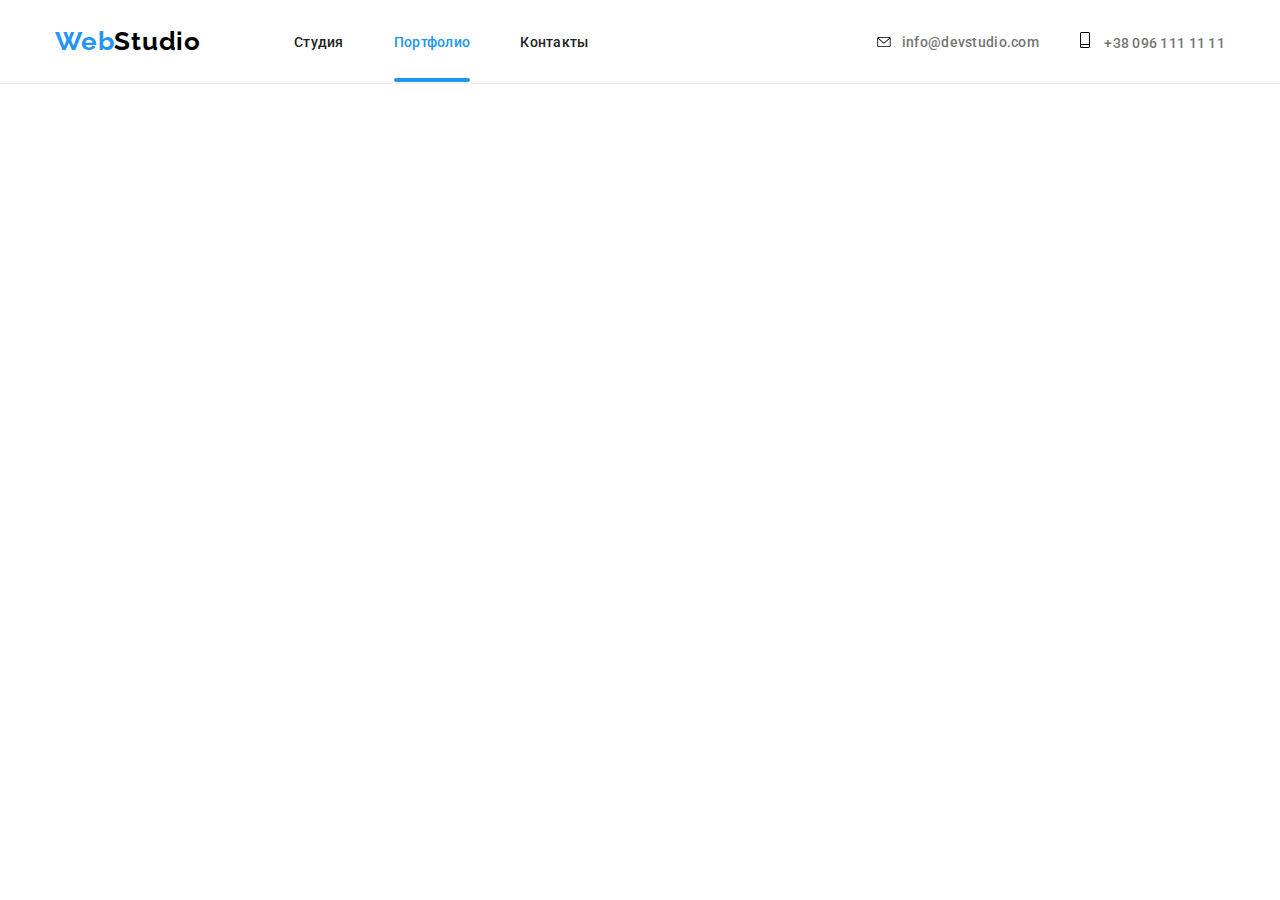
==== portfolio.html @ 0dfdfb65 "commit3" ====
<!DOCTYPE html>
<html lang="ru">
<head>
    <meta charset="UTF-8">
    <meta http-equiv="X-UA-Compatible" content="IE=edge">
    <meta name="viewport" content="width=device-width, initial-scale=1.0">
    <link rel="preconnect" href="https://fonts.googleapis.com">
    <link rel="preconnect" href="https://fonts.gstatic.com" crossorigin>
    <link href="https://fonts.googleapis.com/css2?family=Raleway:wght@700&family=Roboto:wght@400;500;700;900&display=swap" rel="stylesheet">
    <title>Бизнес</title>
    <link rel="stylesheet" href="https://cdnjs.cloudflare.com/ajax/libs/modern-normalize/1.1.0/modern-normalize.min.css">
    <link rel="stylesheet" href="./css/main.min.css">
</head>
<body>
<!--Верхняя линия -->
<header class="header">
    <div class="container header-container">
    <nav class="header-nav">
        <a href="./index.html" class="logo link">Web<span class="logo--header link">Studio</span></a>
        <ul class="header-nav__list list">
            <li class="header-nav__item"><a href="./index.html" class="header-nav__link link">Студия</a></li>
            <li class="header-nav__item"><a href="./portfolio.html" class="header-nav__link--active header-nav__link--current link">Портфолио</a></li>
            <li class="header-nav__item"><a href="#" class="header-nav__link link">Контакты</a></li>
        </ul>
        <button type="button" class="header-btn" data-menu-button aria-expanded="false">
            <svg class="header-btn__icon" width="40" height="40">
            <use class="header-btn__icon-open" href="./images/icons.svg#icon-menu_40px"></use>
            <use class="header-btn__icon-close" href="./images/icons.svg#icon-close-black"></use>
            </svg>
        </button>
        <div class="mobile-btn" data-menu>
            <ul class="mobile-btn__list list">
                <li class="mobile-btn__item">
                    <a href="./index.html" class="mobile-btn__link--active link">Студия</a>
                </li>
                <li class="mobile-btn__item">
                    <a href="./portfolio.html" class="mobile-btn__link link">Портфолио</a>
                </li>
                <li class="mobile-btn__item">
                    <a href="#" class="mobile-btn__link link">Контакты</a>
                </li>
            </ul>  
            <ul class="mobile-btn-connect__list list">
                <li class="mobile-btn-connect__item">
                    <a href="tel:+380961111111" class="mobile-btn-connect__link--phone link">+38 096 111 11 11</a>
                </li>
                <li class="mobile-btn-connect__item">
                    <a href="mailto:info@devstudio.com" class="mobile-btn-connect__link--mail link">info@devstudio.com</a>
                </li>
            </ul>
            <ul class="mobile-soc-list  list">
                <li class="mobile-soc-list__item"> 
                    <a href="https://instagram.com" target="_blank" rel="noopener norefferer" aria-label="instagram link" class="mobile-soc-list__link link">Instagram
                    </a>
                </li>
                <li class="mobile-soc-list__item"> 
                    <a href="https://twitter.com" target="_blank" rel="noopener norefferer" aria-label="twitter link" class="mobile-soc-list__link link">Twitter
                    </a>
                </li>
                <li class="mobile-soc-list__item"> 
                    <a href="https://facebook.com" target="_blank" rel="noopener norefferer" aria-label="facebook link" class="mobile-soc-list__link link">Facebook
                    </a>
                </li>
                <li class="mobile-soc-list__item"> 
                    <a href="https://linkedin.com" target="_blank" rel="noopener norefferer" aria-label="linkedin link" class="mobile-soc-list__link link">LinkedIn
                    </a>
                </li>
            </ul>
        </div>
    </nav>
    <ul class="connect list">
        <li class="connect__item">
            <a href="mailto:info@devstudio.com" class="connect__link link">
                <svg class="connect__icon" width="16" height="10">
                    <use href="./images/icons.svg#icon-envelope"></use>
                </svg>info@devstudio.com</a></li>
        <li class="connect__item">
            <a href="tel:+380961111111" class="connect__link link">
                <svg class="connect__icon" width="12" height="16">
                    <use href="./images/icons.svg#icon-smartphone"></use>
                </svg>
                +38 096 111 11 11</a></li>
    </ul>
    </div>
</header>
<main>
<!--Портфолио-->
<!-- <section class="section portfolio-section">
    <div class="portfolio container"> 
        <h1 hidden>Портфолио</h1>
        <ul class="filter list">
            <li class="filter__item"><button type="button" class="filter__btn--active">Все</button></li>
            <li class="filter__item"><button type="button" class="filter__btn">Веб-сайты</button></li>
            <li class="filter__item"><button type="button" class="filter__btn">Приложения</button></li>
            <li class="filter__item"><button type="button" class="filter__btn">Дизайн</button></li>
            <li class="filter__item"><button type="button" class="filter__btn">Маркетинг</button></li>
        </ul> -->
<!--Проект-->
    <!-- <h2 hidden>Проект</h2>
    <ul class="project-list list">
        <li class="project-list__item">
<div class="over--project-list__item">
         <img 
         src="./images/img-portfolio.jpg" 
         alt="Технокряк" 
         width="370"
         height="294"
        /> 
        <div class="project-over">
            <p class="project-over__text">Ресурс предлагает комплексные предложения с разным уровнем функционала и сервисов. Все это позволит посетителю получить исчерпывающие сведения о компании или частном лице.</p>
        </div>
    </div>
        <div class="border">
            <h3 class="border__title">Технокряк</h3>
            <p class="border__about">Веб-сайт</p>
        </div>
        </li>
        <li class="project-list__item">
        <div class="over--project-list__item">
        <img
         src="./images/img(1).jpg" 
         alt="Постер New Orlean vs Golden Star"
         width="370"
         height="294"
        /> 
        <div class="project-over">
            <p class="project-over__text">Ресурс предлагает комплексные предложения с разным уровнем функционала и сервисов. Все это позволит посетителю получить исчерпывающие сведения о компании или частном лице.</p>
        </div>
    </div>
        <div class="border">
            <h3 class="border__title">Постер New Orlean vs Golden Star</h3>
            <p class="border__about">Дизайн</p>
        </div>
        </li>
        <li class="project-list__item">
        <div class="over--project-list__item">
        <img 
         src="./images/img(2).jpg" 
         alt="Ресторан Seafood"
         width="370"
         height="294"
        /> 
        <div class="project-over">
            <p class="project-over__text">Ресурс предлагает комплексные предложения с разным уровнем функционала и сервисов. Все это позволит посетителю получить исчерпывающие сведения о компании или частном лице.</p>
        </div>
    </div>
        <div class="border">
            <h3 class="border__title">Ресторан Seafood</h3>
            <p class="border__about">Приложение</p>
        </div>
        </li>
        <li class="project-list__item">
            <div class="over--project-list__item">
            <img 
             src="./images/img(3).jpg" 
             alt="Проект Prime"
             width="370"
             height="294"
            /> 
            <div class="project-over">
                <p class="project-over__text">Ресурс предлагает комплексные предложения с разным уровнем функционала и сервисов. Все это позволит посетителю получить исчерпывающие сведения о компании или частном лице.</p>
            </div>
        </div>
            <div class="border">
                <h3 class="border__title">Проект Prime</h3>
            <p class="border__about">Маркетинг</p>
            </div>
        </li>
         <li class="project-list__item">
            <div class="over--project-list__item">
            <img 
                 src="./images/img(4).jpg" 
                 alt="Проект Boxes"
                 width="370"
                 height="294"
            /> 
            <div class="project-over">
                <p class="project-over__text">Ресурс предлагает комплексные предложения с разным уровнем функционала и сервисов. Все это позволит посетителю получить исчерпывающие сведения о компании или частном лице.</p>
            </div>
        </div>
            <div class="border">
                <h3 class="border__title">Проект Boxes</h3>
                <p class="border__about">Приложение</p>
            </div>
            </li>
        <li class="project-list__item">
            <div class="over--project-list__item">
            <img 
                src="./images/img(5).jpg" 
                alt="Inspiration has no Borders"
                width="370"
                height="294"
            /> 
            <div class="project-over">
                <p class="project-over__text">Ресурс предлагает комплексные предложения с разным уровнем функционала и сервисов. Все это позволит посетителю получить исчерпывающие сведения о компании или частном лице.</p>
            </div>
        </div>
            <div class="border">
                <h3 class="border__title">Inspiration has no Borders</h3>
                <p class="border__about">Веб-сайт</p>
            </div>
        </li>
        <li class="project-list__item">
        <div class="over--project-list__item">
            <img 
                 src="./images/img(6).jpg" 
                 alt="Издание Limited Edition"
                 width="370"
                 height="294"
            /> 
            <div class="project-over">
                <p class="project-over__text">Ресурс предлагает комплексные предложения с разным уровнем функционала и сервисов. Все это позволит посетителю получить исчерпывающие сведения о компании или частном лице.</p>
            </div>
        </div>
            <div class="border">
                <h3 class="border__title">Издание Limited Edition</h3>
                <p class="border__about">Дизайн</p>
        </div>
         </li>
            <li class="project-list__item">
            <div class="over--project-list__item">
                <img 
                     src="./images/img(7).jpg" 
                     alt="Проект LAB"
                     width="370"
                     height="294"
                 /> 
                <div class="project-over">
                    <p class="project-over__text">Ресурс предлагает комплексные предложения с разным уровнем функционала и сервисов. Все это позволит посетителю получить исчерпывающие сведения о компании или частном лице.</p>
                </div>
            </div>
                 <div class="border">
                    <h3 class="border__title">Проект LAB</h3>
                     <p class="border__about">Маркетинг</p>
                 </div>
             </li>
             <li class="project-list__item">
                 <div class="over--project-list__item">
                 <img 
                     src="./images/img(8).jpg" 
                      alt="Growing Business"
                     width="370"
                      height="294"
                 /> 
              <div class="project-over">
                  <p class="project-over__text">Ресурс предлагает комплексные предложения с разным уровнем функционала и сервисов. Все это позволит посетителю получить исчерпывающие сведения о компании или частном лице.</p>
              </div>  
            </div> 
                 <div class="border">
                    <h3 class="border__title">Growing Business</h3>
                     <p class="border__about">Приложение</p>
                 </div>
            </li>
    </ul>
</div>
</section>
</main>  -->
<!-- Подвал-->
<!-- <footer class="footer">
    <div class="container footer-container">
        <div class="adress">
    <a href="./index.html" class="logo logo__link link">Web<span class="logo--footer link">Studio</span></a>
  <address class="footer-adress">
      <ul class="footer-adress-list list" >
          <li class="footer-adress-list__item"><a href="https://goo.gl/maps/yjC5RcyftHidpWkh8" target="_blank" rel="nooperer norefferer" class="footer-adress-list__link link">г. Киев, пр-т Леси Украинки, 26</a></li>
          <li class="footer-adress-list__item"><a href="mailto:info@example.com" class="footer-adress-list__link link">info@example.com</a></li>
          <li class="footer-adress-list__item"><a href="tel:+380991111111" class="footer-adress-list__link link">+38 099 111 11 11</a></li>
      </ul>
  </address>
</div>
  <div class="footer-soc">
    <h2 class="footer-soc__title">Присоединяйтесь</h2>
    <ul class="footer-soc-list list">
        <li class="footer-soc-list__item"> 
            <a href="https://instagram.com" target="_blank" rel="noopener norefferer" aria-label="instagram link" class="footer-soc-list__link link">
                <svg class="footer-soc-list__icon" width="20" height="20">
                    <use href="./images/icons.svg#icon-instagram"></use>
                </svg>
            </a>
        </li>
        <li class="footer-soc-list__item"> 
            <a href="https://twitter.com" target="_blank" rel="noopener norefferer" aria-label="twitter link" class="footer-soc-list__link link">
                <svg class="footer-soc-list__icon" width="20" height="20">
                    <use href="./images/icons.svg#icon-twitter"></use>
                </svg>
            </a>
        </li>
        <li class="footer-soc-list__item"> 
            <a href="https://facebook.com" target="_blank" rel="noopener norefferer" aria-label="facebook link" class="footer-soc-list__link link">
                <svg class="footer-soc-list__icon" width="20" height="20">
                    <use href="./images/icons.svg#icon-facebook"></use>
                </svg>
            </a>
        </li>
        <li class="footer-soc-list__item"> 
            <a href="https://linkedin.com" target="_blank" rel="noopener norefferer" aria-label="linkedin link" class="footer-soc-list__link link">
                <svg class="footer-soc-list__icon" width="20" height="20"> 
                    <use href="./images/icons.svg#icon-linkedin"></use>
                </svg>
            </a>
        </li>
    </ul>
    </div>
    <div class="footer-subscribe">
        <h2 class="footer-subscribe__title">Подпишитесь на рассылку</h2>
        <form class="footer-subscribe-form">
            <input type="email" name="mail" id="mail" placeholder="E-mail" class="footer-subscribe-form__mail" required>
            <button type="submit" class="footer-subscribe-form__btn--send">Подписаться 
                <svg class="footer-subscribe-form__icon" width="24" height="24">
                <use href="./images/icons.svg#icon-send">
                </use>
              </svg>
            </button>
        </form>
    </div>
</div>
</footer> -->
</body>
</html>
---- css/main.min.css ----
:root{--main-color: #757575;--first-title-color:#FFFFFF;--second-title-color: #212121;--first-btn-color: #ffff;--accent-color:#2196F3;--hero-btn-color: #2F303A;--hero-overlay: rgba(47, 48, 58, 0.4);--teames-bg-color: #f5f4fa;--card-shadow: 0px 1px 3px rgba(0, 0, 0, 0.12),
                     0px 1px 1px rgba(0, 0, 0, 0.14),
                      0px 2px 1px rgba(0, 0, 0, 0.2)}body{font-family:'Roboto', sans-serif;font-size:14px;font-weight:400;font-style:normal;background-color:#ffffff;color:var(--main-color)}a,input,textarea{color:currentColor}h1,h2,h3,h4,h5,h6,p,ul{padding:0;margin:0}.list{margin:0;padding:0}.list{list-style:none}.link{text-decoration:none}*,::after,::before{-webkit-box-sizing:border-box;box-sizing:border-box}.container{max-width:480px;margin:0 auto;padding-left:15px;padding-right:15px}@media screen and (min-width: 768px){.container{max-width:768px}}@media screen and (min-width: 1200px){.container{max-width:1200px}}.header{border-bottom:1px solid #ECECEC}@media screen and (max-width: 767px){.header{padding-top:10px;padding-bottom:10px}}@media screen and (min-width: 768px){.header-container{display:-webkit-box;display:-ms-flexbox;display:flex;-webkit-box-align:center;-ms-flex-align:center;align-items:center}}.header-nav{display:-webkit-box;display:-ms-flexbox;display:flex;-webkit-box-align:center;-ms-flex-align:center;align-items:center;-webkit-box-pack:justify;-ms-flex-pack:justify;justify-content:space-between}.logo{margin-right:93px;font-family:'Raleway', sans-serif;font-weight:700;font-size:26px;line-height:1.19;letter-spacing:0.03em;border:none;color:var(--accent-color)}.logo--header{color:#000000}.header-nav__list{display:-webkit-box;display:-ms-flexbox;display:flex;-webkit-box-align:center;-ms-flex-align:center;align-items:center}@media screen and (max-width: 767px){.header-nav__list{display:none}}.header-nav__list .header-nav__link--active{display:block;font-weight:500;font-size:14px;line-height:1.15;letter-spacing:0.02em;color:var(--accent-color)}@media screen and (min-width: 768px){.header-nav__list .header-nav__link--active{padding-top:32px;padding-bottom:32px}}.header-nav__list .header-nav__link--current{position:relative;color:var(--accent-color)}.header-nav__item+.header-nav__item{margin-left:50px}.header-nav__link{display:block;font-weight:500;font-size:14px;line-height:1.15;letter-spacing:0.02em;color:var(--second-title-color);-webkit-transition:color 250ms cubic-bezier(0.4, 0, 0.2, 1);transition:color 250ms cubic-bezier(0.4, 0, 0.2, 1)}@media screen and (min-width: 768px){.header-nav__link{padding-top:32px;padding-bottom:32px}}.header-nav__link:hover,.header-nav__link:focus{color:var(--accent-color)}.header-nav__link--active.header-nav__link--current::after{content:"";width:100%;height:4px;position:absolute;bottom:0px;left:0px;display:block;border-radius:4px;background:var(--accent-color);-webkit-transition:opacity 250ms cubic-bezier(0.4, 0, 0.2, 1);transition:opacity 250ms cubic-bezier(0.4, 0, 0.2, 1)}@media screen and (max-width: 767px){.connect{display:none}}@media screen and (min-width: 768px){.connect{margin-left:auto}}@media screen and (min-width: 1200px){.connect{display:-webkit-box;display:-ms-flexbox;display:flex}}.connect__item{-webkit-transition:fill 250ms cubic-bezier(0.4, 0, 0.2, 1);transition:fill 250ms cubic-bezier(0.4, 0, 0.2, 1)}@media screen and (min-width: 768px) and (max-width: 1199px){.connect__item{margin-bottom:10px}.connect__item:last-child{margin-bottom:0}}@media screen and (min-width: 1200px){.connect__item{display:-webkit-box;display:-ms-flexbox;display:flex;-webkit-box-align:center;-ms-flex-align:center;align-items:center}}.connect__item:hover,.connect__item:focus{fill:var(--accent-color)}@media screen and (min-width: 1200px){.connect__item+.connect__item{margin-left:30px}}.connect__link{display:block;margin-left:10px;font-weight:500;font-size:14px;line-height:1.15;letter-spacing:0.02em;color:var(--main-color);-webkit-transition:color 250ms cubic-bezier(0.4, 0, 0.2, 1);transition:color 250ms cubic-bezier(0.4, 0, 0.2, 1)}@media screen and (min-width: 1200px){.connect__link{padding-top:32px;padding-bottom:32px}}.connect__link:hover,.connect__link:focus{color:var(--accent-color)}.connect__icon{margin-right:10px;color:var(--main-color)}.header-btn{position:relative;display:-webkit-box;display:-ms-flexbox;display:flex;-webkit-box-align:center;-ms-flex-align:center;align-items:center;-webkit-box-pack:center;-ms-flex-pack:center;justify-content:center;border:none;fill:#000000;background-color:transparent;width:40px;height:40px;padding:0;cursor:pointer;z-index:10;-webkit-transition:fill 250ms cubic-bezier(0.4, 0, 0.2, 1);transition:fill 250ms cubic-bezier(0.4, 0, 0.2, 1)}@media screen and (min-width: 768px){.header-btn{display:none}}.header-btn:hover,.header-btn:focus{fill:var(--accent-color)}.header-btn .header-btn__icon-open{opacity:1}.header-btn.is-open .header-btn__icon-open{opacity:0}.header-btn .header-btn__icon-close{opacity:0}.header-btn.is-open .header-btn__icon-close{opacity:1}.mobile-btn{position:fixed;top:0;left:0;-webkit-transform:translateX(100%);transform:translateX(100%);background-color:#fff;width:100%;height:100%;padding:48px 40px;-webkit-transition:-webkit-transform 250ms cubic-bezier(0.4, 0, 0.2, 1);transition:-webkit-transform 250ms cubic-bezier(0.4, 0, 0.2, 1);transition:transform 250ms cubic-bezier(0.4, 0, 0.2, 1);transition:transform 250ms cubic-bezier(0.4, 0, 0.2, 1), -webkit-transform 250ms cubic-bezier(0.4, 0, 0.2, 1)}.mobile-btn.is-open{-webkit-transform:translateX(0);transform:translateX(0)}.mobile-btn__item{margin-bottom:32px}.mobile-btn__item:last-child{margin-bottom:0}.mobile-btn__link{font-family:'Roboto';font-style:normal;font-weight:500;font-size:40px;line-height:1.17;letter-spacing:0.02em;color:var(--second-title-color);-webkit-transition:color 250ms cubic-bezier(0.4, 0, 0.2, 1);transition:color 250ms cubic-bezier(0.4, 0, 0.2, 1)}.mobile-btn__link:hover,.mobile-btn__link:focus{color:var(--accent-color)}.mobile-btn__link--active{font-family:'Roboto';font-style:normal;font-weight:500;font-size:40px;line-height:1.17;letter-spacing:0.02em;color:#2196F3}.mobile-btn-connect__list{margin-top:auto;margin-bottom:64px}.mobile-btn-connect__item{margin-bottom:32px}.mobile-btn-connect__item:last-child{margin-bottom:0}.mobile-btn-connect__link{font-family:'Roboto';font-style:normal;font-weight:500}.mobile-btn-connect__link--phone{font-size:34px;line-height:1.18;letter-spacing:0.02em;color:#2196F3}@media screen and (max-width: 479px){.mobile-btn-connect__link--phone{font-size:24px}}.mobile-btn-connect__link--mail{font-size:24px;line-height:1.17;letter-spacing:0.02em;color:#757575}.mobile-soc-list{display:-webkit-box;display:-ms-flexbox;display:flex;-ms-flex-wrap:wrap;flex-wrap:wrap;gap:10px}.mobile-soc-list__link{font-family:'Roboto';font-style:normal;font-weight:500;font-size:18px;line-height:1.22;letter-spacing:0.02em;color:#2196F3}.mobile-soc-list__item:not(:last-child) .mobile-soc-list__link{padding-right:10px;border-right:1px solid rgba(33,33,33,0.2)}.hero{min-height:400px;margin:0 auto;display:-webkit-box;display:-ms-flexbox;display:flex;-webkit-box-align:center;-ms-flex-align:center;align-items:center;text-align:center;-webkit-box-pack:center;-ms-flex-pack:center;justify-content:center;background-color:var(--hero-btn-color);background-repeat:no-repeat;background-position:center;background-size:cover}@media screen and (max-width: 767px){.hero{padding:60px 118px;background-image:-webkit-gradient(linear, left top, left bottom, from(var(--hero-overlay)), to(var(--hero-overlay))),url(../images/hero-mob480.jpg);background-image:linear-gradient(var(--hero-overlay), var(--hero-overlay)),url(../images/hero-mob480.jpg)}}@media screen and (min-width: 768px){.hero{padding:60px 118px;background-image:-webkit-gradient(linear, left top, left bottom, from(var(--hero-overlay)), to(var(--hero-overlay))),url(../images/hero-tab960.jpg);background-image:linear-gradient(var(--hero-overlay), var(--hero-overlay)),url(../images/hero-tab960.jpg)}}@media screen and (min-width: 1200px){.hero{padding-top:200px;padding-bottom:200px;background-image:-webkit-gradient(linear, left top, left bottom, from(rgba(47,48,58,0.4)), to(rgba(47,48,58,0.4))),url(../images/hero.jpg);background-image:linear-gradient(rgba(47,48,58,0.4), rgba(47,48,58,0.4)),url(../images/hero.jpg)}}.hero__title{margin:0 auto;margin-bottom:30px;font-family:inherit;font-weight:900;font-size:26px;line-height:1.62;letter-spacing:0.06em;text-transform:uppercase;color:var(--first-title-color)}@media screen and (min-width: 480px){.hero__title{width:360px}}@media screen and (min-width: 1200px){.hero__title{width:696px;font-size:44px;line-height:1.36}}.hero__btn{border:none;margin:0 auto;font-weight:700;font-size:16px;line-height:1.88;display:block;cursor:pointer;border-radius:4px;padding:10px 32px;min-width:200px;letter-spacing:0.06em;color:var(--first-btn-color);background-color:#2196F3;-webkit-transition:background-color 250ms cubic-bezier(0.4, 0, 0.2, 1),color 250ms cubic-bezier(0.4, 0, 0.2, 1);transition:background-color 250ms cubic-bezier(0.4, 0, 0.2, 1),color 250ms cubic-bezier(0.4, 0, 0.2, 1)}.hero__btn:hover,.hero__btn:focus{color:var(--first-btn-color);background-color:#188CE8}img{display:block;max-width:100%;height:auto;width:100%}.section{padding-bottom:0}@media screen and (max-width: 1199px){.section{padding-top:60px;padding-bottom:60px;margin-left:auto;margin-right:auto}}@media screen and (min-width: 1200px){.section{padding-top:94px}}@media screen and (min-width: 768px){.specifics__list{display:-webkit-box;display:-ms-flexbox;display:flex;-ms-flex-wrap:wrap;flex-wrap:wrap;gap:30px}}.specifics-soc{display:-webkit-box;display:-ms-flexbox;display:flex;height:120px;margin-bottom:30px;-webkit-box-align:center;-ms-flex-align:center;align-items:center;-webkit-box-pack:center;-ms-flex-pack:center;justify-content:center;background-color:#F5F4FA;border-radius:4px}.specifics-title{margin-bottom:10px;font-weight:700;line-height:1.14;letter-spacing:0.03em;text-transform:uppercase;text-align:center;color:var(--second-title-color)}@media screen and (min-width: 768px){.specifics-title{text-align:left}}.specifics-title__about{line-height:1.71;letter-spacing:0.03em;color:var(--main-color)}@media screen and (max-width: 767px){.specifics__item{margin-bottom:30px}.specifics__item:last-child{margin-bottom:0}}@media screen and (min-width: 768px){.specifics__item{-ms-flex-preferred-size:354px;flex-basis:354px}}@media screen and (min-width: 1200px){.specifics__item{-ms-flex-preferred-size:270px;flex-basis:270px}}.about{padding-bottom:94px}@media screen and (max-width: 1199px){.about{padding-top:0;padding-bottom:0}}.about__title{margin-top:0;margin-bottom:50px;padding-top:0;font-weight:700;font-size:36px;line-height:1.17;text-align:center;letter-spacing:0.03em;color:var(--second-title-color)}@media screen and (max-width: 1199px){.about__title{display:none}}.about__list{display:-webkit-box;display:-ms-flexbox;display:flex}@media screen and (max-width: 1199px){.about__list{display:none}}.about__item-1{margin-left:0}.over--about__item{position:relative;overflow:hidden}.about__over{position:absolute;bottom:0;left:0;width:100%;height:70px;background-color:rgba(47,48,58,0.8)}.about__text{padding-top:27px;padding-bottom:27px;margin:0;display:-webkit-box;display:-ms-flexbox;display:flex;-webkit-box-align:center;-ms-flex-align:center;align-items:center;-webkit-box-pack:center;-ms-flex-pack:center;justify-content:center;font-weight:700;font-size:14px;line-height:1.14;text-align:center;letter-spacing:0.03em;text-transform:uppercase;color:var(--first-title-color)}.about__item{margin-left:30px}.teames{background-color:var(--teames-bg-color)}.teames__title{margin-bottom:30px;font-weight:700;font-size:28px;line-height:1.17;text-align:center;letter-spacing:0.03em;color:var(--second-title-color)}.teames-list__item-1{width:100%;background:var(--first-title-color);-webkit-box-shadow:var(--card-shadow);box-shadow:var(--card-shadow);border-radius:0px 0px 4px 4px}.teames-list__item{width:100%;background:var(--first-title-color);-webkit-box-shadow:var(--card-shadow);box-shadow:var(--card-shadow);border-radius:0px 0px 4px 4px}@media screen and (max-width: 767px){.teames-list__item{margin-bottom:30px}.teames-list__item:last-child{margin-bottom:0}}
/*# sourceMappingURL=main.min.css.map */
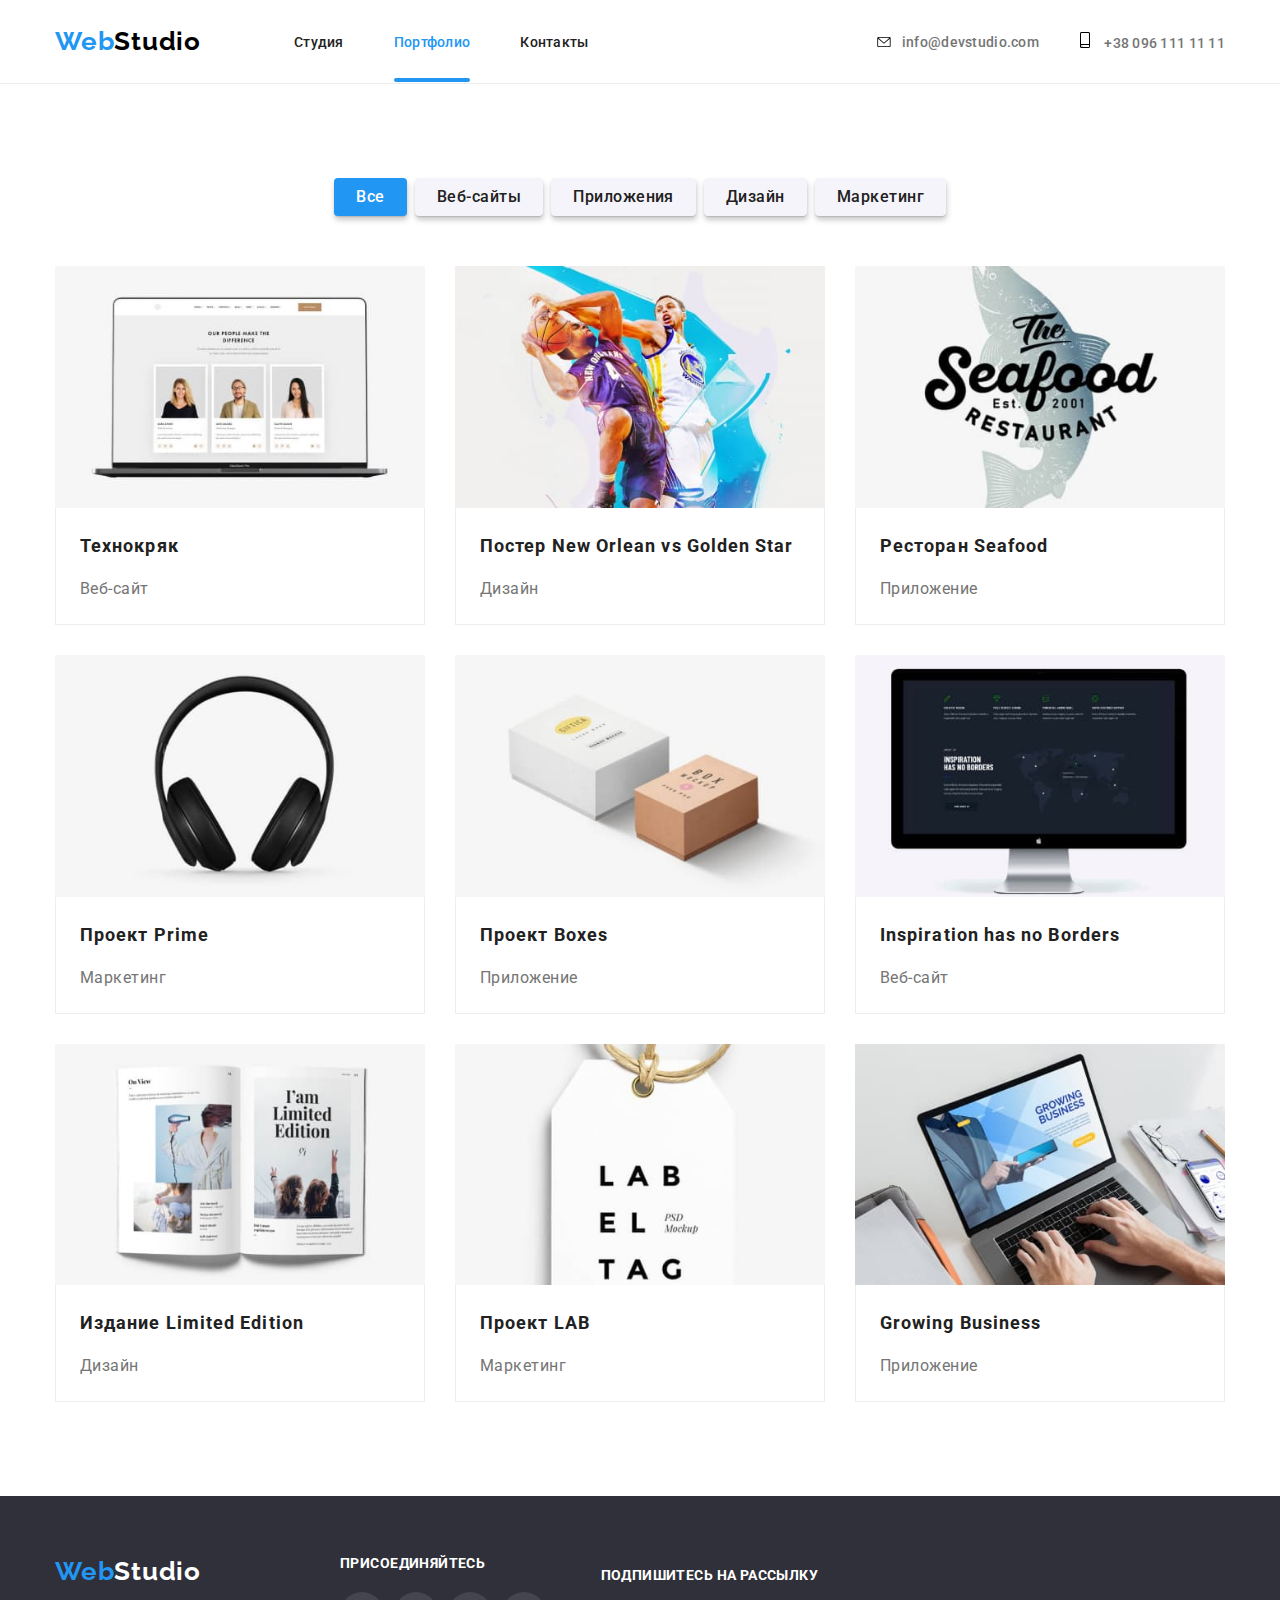
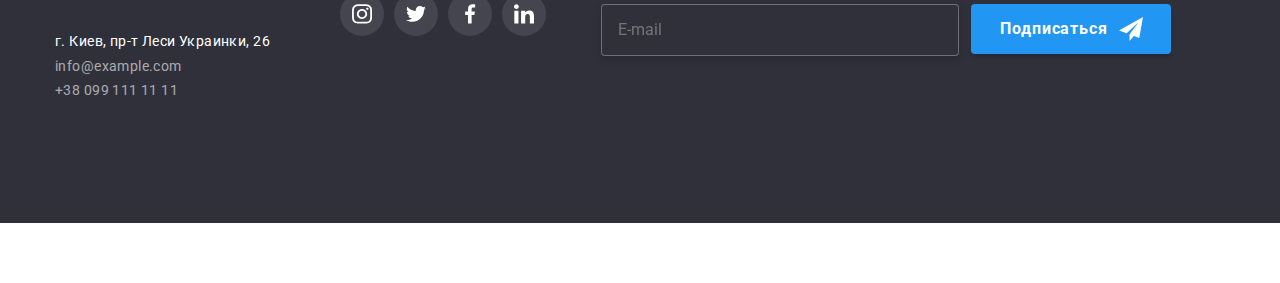
==== commit 2f08302f: "commit5" ====
--- a/portfolio.html
+++ b/portfolio.html
@@ -85,7 +85,7 @@
 </header>
 <main>
 <!--Портфолио-->
-<!-- <section class="section portfolio-section">
+<section class="section portfolio-section">
     <div class="portfolio container"> 
         <h1 hidden>Портфолио</h1>
         <ul class="filter list">
@@ -94,18 +94,24 @@
             <li class="filter__item"><button type="button" class="filter__btn">Приложения</button></li>
             <li class="filter__item"><button type="button" class="filter__btn">Дизайн</button></li>
             <li class="filter__item"><button type="button" class="filter__btn">Маркетинг</button></li>
-        </ul> -->
+        </ul>
 <!--Проект-->
-    <!-- <h2 hidden>Проект</h2>
+    <h2 hidden>Проект</h2>
     <ul class="project-list list">
         <li class="project-list__item">
 <div class="over--project-list__item">
-         <img 
-         src="./images/img-portfolio.jpg" 
-         alt="Технокряк" 
-         width="370"
-         height="294"
-        /> 
+         <picture>
+            <source srcset="./images/project450.jpg 1x,
+            ./images/project2x-900.jpg 2x" media="(min-width: 1200px)" type="image/jpeg">
+            <source srcset="./images/project450.jpg 1x,
+            ./images/project2x-900.jpg 2x" media="(min-width: 768px)" type="image/jpeg">
+            <source srcset="./images/project450.jpg 1x,
+            ./images/project2x-900.jpg 2x" media="(min-width: 320px)" type="image/jpeg">
+            <img 
+            src="./images/img-portfolio.jpg" 
+            alt="Технокряк" 
+            width="370"/> 
+         </picture>
         <div class="project-over">
             <p class="project-over__text">Ресурс предлагает комплексные предложения с разным уровнем функционала и сервисов. Все это позволит посетителю получить исчерпывающие сведения о компании или частном лице.</p>
         </div>
@@ -117,12 +123,18 @@
         </li>
         <li class="project-list__item">
         <div class="over--project-list__item">
-        <img
-         src="./images/img(1).jpg" 
-         alt="Постер New Orlean vs Golden Star"
-         width="370"
-         height="294"
-        /> 
+            <picture>
+                <source srcset="./images/project-1-450.jpg 1x,
+                ./images/project2x-1-900.jpg 2x" media="(min-width: 1200px)" type="image/jpeg">
+                <source srcset="./images/project-1-450.jpg 1x,
+                ./images/project2x-1-900.jpg 2x" media="(min-width: 768px)" type="image/jpeg">
+                <source srcset="./images/project-1-450.jpg 1x,
+                ./images/project2x-1-900.jpg 2x" media="(min-width: 320px)" type="image/jpeg">
+                <img
+                src="./images/img(1).jpg" 
+                alt="Постер New Orlean vs Golden Star"
+                width="370"/> 
+             </picture>
         <div class="project-over">
             <p class="project-over__text">Ресурс предлагает комплексные предложения с разным уровнем функционала и сервисов. Все это позволит посетителю получить исчерпывающие сведения о компании или частном лице.</p>
         </div>
@@ -134,12 +146,18 @@
         </li>
         <li class="project-list__item">
         <div class="over--project-list__item">
-        <img 
-         src="./images/img(2).jpg" 
-         alt="Ресторан Seafood"
-         width="370"
-         height="294"
-        /> 
+            <picture>
+                <source srcset="./images/project-2-450.jpg 1x,
+                ./images/project2x-2-900.jpg 2x" media="(min-width: 1200px)" type="image/jpeg">
+                <source srcset="./images/project-2-450.jpg 1x,
+                ./images/project2x-2-900.jpg 2x" media="(min-width: 768px)" type="image/jpeg">
+                <source srcset="./images/project-2-450.jpg 1x,
+                ./images/project2x-2-900.jpg 2x" media="(min-width: 320px)" type="image/jpeg">
+                <img 
+                src="./images/img(2).jpg" 
+                alt="Ресторан Seafood"
+                width="370"/> 
+             </picture>
         <div class="project-over">
             <p class="project-over__text">Ресурс предлагает комплексные предложения с разным уровнем функционала и сервисов. Все это позволит посетителю получить исчерпывающие сведения о компании или частном лице.</p>
         </div>
@@ -151,12 +169,18 @@
         </li>
         <li class="project-list__item">
             <div class="over--project-list__item">
-            <img 
-             src="./images/img(3).jpg" 
-             alt="Проект Prime"
-             width="370"
-             height="294"
-            /> 
+                <picture>
+                    <source srcset="./images/project-3-450.jpg 1x,
+                    ./images/project2x-3-900.jpg 2x" media="(min-width: 1200px)" type="image/jpeg">
+                    <source srcset="./images/project-3-450.jpg 1x,
+                    ./images/project2x-3-900.jpg 2x" media="(min-width: 768px)" type="image/jpeg">
+                    <source srcset="./images/project-3-450.jpg 1x,
+                    ./images/project2x-3-900.jpg 2x" media="(min-width: 320px)" type="image/jpeg">
+                    <img 
+                    src="./images/img(3).jpg" 
+                    alt="Проект Prime"
+                    width="370"/> 
+                 </picture>               
             <div class="project-over">
                 <p class="project-over__text">Ресурс предлагает комплексные предложения с разным уровнем функционала и сервисов. Все это позволит посетителю получить исчерпывающие сведения о компании или частном лице.</p>
             </div>
@@ -168,12 +192,18 @@
         </li>
          <li class="project-list__item">
             <div class="over--project-list__item">
-            <img 
-                 src="./images/img(4).jpg" 
-                 alt="Проект Boxes"
-                 width="370"
-                 height="294"
-            /> 
+                <picture>
+                    <source srcset="./images/project-4-450.jpg 1x,
+                    ./images/project2x-4-900.jpg 2x" media="(min-width: 1200px)" type="image/jpeg">
+                    <source srcset="./images/project-4-450.jpg 1x,
+                    ./images/project2x-4-900.jpg 2x" media="(min-width: 768px)" type="image/jpeg">
+                    <source srcset="./images/project-4-450.jpg 1x,
+                    ./images/project2x-4-900.jpg 2x" media="(min-width: 320px)" type="image/jpeg">
+                    <img 
+                    src="./images/img(4).jpg" 
+                    alt="Проект Boxes"
+                    width="370"/> 
+                 </picture> 
             <div class="project-over">
                 <p class="project-over__text">Ресурс предлагает комплексные предложения с разным уровнем функционала и сервисов. Все это позволит посетителю получить исчерпывающие сведения о компании или частном лице.</p>
             </div>
@@ -185,12 +215,18 @@
             </li>
         <li class="project-list__item">
             <div class="over--project-list__item">
-            <img 
-                src="./images/img(5).jpg" 
-                alt="Inspiration has no Borders"
-                width="370"
-                height="294"
-            /> 
+                <picture>
+                    <source srcset="./images/project-5-450.jpg 1x,
+                    ./images/project2x-5-900.jpg 2x" media="(min-width: 1200px)" type="image/jpeg">
+                    <source srcset="./images/project-5-450.jpg 1x,
+                    ./images/project2x-5-900.jpg 2x" media="(min-width: 768px)" type="image/jpeg">
+                    <source srcset="./images/project-5-450.jpg 1x,
+                    ./images/project2x-5-900.jpg 2x" media="(min-width: 320px)" type="image/jpeg">
+                    <img 
+                    src="./images/img(5).jpg" 
+                    alt="Inspiration has no Borders"
+                    width="370"/> 
+                 </picture>                 
             <div class="project-over">
                 <p class="project-over__text">Ресурс предлагает комплексные предложения с разным уровнем функционала и сервисов. Все это позволит посетителю получить исчерпывающие сведения о компании или частном лице.</p>
             </div>
@@ -202,12 +238,18 @@
         </li>
         <li class="project-list__item">
         <div class="over--project-list__item">
-            <img 
-                 src="./images/img(6).jpg" 
-                 alt="Издание Limited Edition"
-                 width="370"
-                 height="294"
-            /> 
+            <picture>
+                <source srcset="./images/project-6-450.jpg 1x,
+                ./images/project2x-6-900.jpg 2x" media="(min-width: 1200px)" type="image/jpeg">
+                <source srcset="./images/project-6-450.jpg 1x,
+                ./images/project2x-6-900.jpg 2x" media="(min-width: 768px)" type="image/jpeg">
+                <source srcset="./images/project-6-450.jpg 1x,
+                ./images/project2x-6-900.jpg 2x" media="(min-width: 320px)" type="image/jpeg">
+                <img 
+                src="./images/img(6).jpg" 
+                alt="Издание Limited Edition"
+                width="370"/> 
+             </picture>
             <div class="project-over">
                 <p class="project-over__text">Ресурс предлагает комплексные предложения с разным уровнем функционала и сервисов. Все это позволит посетителю получить исчерпывающие сведения о компании или частном лице.</p>
             </div>
@@ -219,12 +261,18 @@
          </li>
             <li class="project-list__item">
             <div class="over--project-list__item">
-                <img 
-                     src="./images/img(7).jpg" 
-                     alt="Проект LAB"
-                     width="370"
-                     height="294"
-                 /> 
+                <picture>
+                    <source srcset="./images/project-7-450.jpg 1x,
+                    ./images/project2x-7-900.jpg 2x" media="(min-width: 1200px)" type="image/jpeg">
+                    <source srcset="./images/project-7-450.jpg 1x,
+                    ./images/project2x-7-900.jpg 2x" media="(min-width: 768px)" type="image/jpeg">
+                    <source srcset="./images/project-7-450.jpg 1x,
+                    ./images/project2x-7-900.jpg 2x" media="(min-width: 320px)" type="image/jpeg">
+                    <img 
+                    src="./images/img(7).jpg" 
+                    alt="Проект LAB"
+                    width="370"/> 
+                 </picture>
                 <div class="project-over">
                     <p class="project-over__text">Ресурс предлагает комплексные предложения с разным уровнем функционала и сервисов. Все это позволит посетителю получить исчерпывающие сведения о компании или частном лице.</p>
                 </div>
@@ -236,12 +284,18 @@
              </li>
              <li class="project-list__item">
                  <div class="over--project-list__item">
-                 <img 
-                     src="./images/img(8).jpg" 
-                      alt="Growing Business"
-                     width="370"
-                      height="294"
-                 /> 
+                    <picture>
+                        <source srcset="./images/project-8-450.jpg 1x,
+                        ./images/project2x-8-900.jpg 2x" media="(min-width: 1200px)" type="image/jpeg">
+                        <source srcset="./images/project-8-450.jpg 1x,
+                        ./images/project2x-8-900.jpg 2x" media="(min-width: 768px)" type="image/jpeg">
+                        <source srcset="./images/project-8-450.jpg 1x,
+                        ./images/project2x-8-900.jpg 2x" media="(min-width: 320px)" type="image/jpeg">
+                        <img 
+                        src="./images/img(8).jpg" 
+                         alt="Growing Business"
+                        width="370"/> 
+                     </picture>
               <div class="project-over">
                   <p class="project-over__text">Ресурс предлагает комплексные предложения с разным уровнем функционала и сервисов. Все это позволит посетителю получить исчерпывающие сведения о компании или частном лице.</p>
               </div>  
@@ -254,53 +308,55 @@
     </ul>
 </div>
 </section>
-</main>  -->
+</main> 
 <!-- Подвал-->
-<!-- <footer class="footer">
+<footer class="footer">
     <div class="container footer-container">
+       <div class="footer-adress-soc">
         <div class="adress">
-    <a href="./index.html" class="logo logo__link link">Web<span class="logo--footer link">Studio</span></a>
-  <address class="footer-adress">
-      <ul class="footer-adress-list list" >
-          <li class="footer-adress-list__item"><a href="https://goo.gl/maps/yjC5RcyftHidpWkh8" target="_blank" rel="nooperer norefferer" class="footer-adress-list__link link">г. Киев, пр-т Леси Украинки, 26</a></li>
-          <li class="footer-adress-list__item"><a href="mailto:info@example.com" class="footer-adress-list__link link">info@example.com</a></li>
-          <li class="footer-adress-list__item"><a href="tel:+380991111111" class="footer-adress-list__link link">+38 099 111 11 11</a></li>
-      </ul>
-  </address>
-</div>
-  <div class="footer-soc">
-    <h2 class="footer-soc__title">Присоединяйтесь</h2>
-    <ul class="footer-soc-list list">
-        <li class="footer-soc-list__item"> 
-            <a href="https://instagram.com" target="_blank" rel="noopener norefferer" aria-label="instagram link" class="footer-soc-list__link link">
-                <svg class="footer-soc-list__icon" width="20" height="20">
-                    <use href="./images/icons.svg#icon-instagram"></use>
-                </svg>
-            </a>
-        </li>
-        <li class="footer-soc-list__item"> 
-            <a href="https://twitter.com" target="_blank" rel="noopener norefferer" aria-label="twitter link" class="footer-soc-list__link link">
-                <svg class="footer-soc-list__icon" width="20" height="20">
-                    <use href="./images/icons.svg#icon-twitter"></use>
-                </svg>
-            </a>
-        </li>
-        <li class="footer-soc-list__item"> 
-            <a href="https://facebook.com" target="_blank" rel="noopener norefferer" aria-label="facebook link" class="footer-soc-list__link link">
-                <svg class="footer-soc-list__icon" width="20" height="20">
-                    <use href="./images/icons.svg#icon-facebook"></use>
-                </svg>
-            </a>
-        </li>
-        <li class="footer-soc-list__item"> 
-            <a href="https://linkedin.com" target="_blank" rel="noopener norefferer" aria-label="linkedin link" class="footer-soc-list__link link">
-                <svg class="footer-soc-list__icon" width="20" height="20"> 
-                    <use href="./images/icons.svg#icon-linkedin"></use>
-                </svg>
-            </a>
-        </li>
-    </ul>
-    </div>
+            <a href="./index.html" class="logo logo__link link">Web<span class="logo--footer link">Studio</span></a>
+          <address class="footer-adress">
+              <ul class="footer-adress-list list" >
+                  <li class="footer-adress-list__item"><a href="https://goo.gl/maps/yjC5RcyftHidpWkh8" target="_blank" rel="nooperer norefferer" class="footer-adress-list__link-1 link">г. Киев, пр-т Леси Украинки, 26</a></li>
+                  <li class="footer-adress-list__item"><a href="mailto:info@example.com" class="footer-adress-list__link link">info@example.com</a></li>
+                  <li class="footer-adress-list__item"><a href="tel:+380991111111" class="footer-adress-list__link link">+38 099 111 11 11</a></li>
+              </ul>
+          </address>
+        </div>
+          <div class="footer-soc">
+            <h2 class="footer-soc__title">Присоединяйтесь</h2>
+            <ul class="footer-soc-list list">
+                <li class="footer-soc-list__item"> 
+                    <a href="https://instagram.com" target="_blank" rel="noopener norefferer" aria-label="instagram link" class="footer-soc-list__link link">
+                        <svg class="footer-soc-list__icon" width="20" height="20">
+                            <use href="./images/icons.svg#icon-instagram"></use>
+                        </svg>
+                    </a>
+                </li>
+                <li class="footer-soc-list__item"> 
+                    <a href="https://twitter.com" target="_blank" rel="noopener norefferer" aria-label="twitter link" class="footer-soc-list__link link">
+                        <svg class="footer-soc-list__icon" width="20" height="20">
+                            <use href="./images/icons.svg#icon-twitter"></use>
+                        </svg>
+                    </a>
+                </li>
+                <li class="footer-soc-list__item"> 
+                    <a href="https://facebook.com" target="_blank" rel="noopener norefferer" aria-label="facebook link" class="footer-soc-list__link link">
+                        <svg class="footer-soc-list__icon" width="20" height="20">
+                            <use href="./images/icons.svg#icon-facebook"></use>
+                        </svg>
+                    </a>
+                </li>
+                <li class="footer-soc-list__item"> 
+                    <a href="https://linkedin.com" target="_blank" rel="noopener norefferer" aria-label="linkedin link" class="footer-soc-list__link link">
+                        <svg class="footer-soc-list__icon" width="20" height="20"> 
+                            <use href="./images/icons.svg#icon-linkedin"></use>
+                        </svg>
+                    </a>
+                </li>
+            </ul>
+            </div>
+       </div>
     <div class="footer-subscribe">
         <h2 class="footer-subscribe__title">Подпишитесь на рассылку</h2>
         <form class="footer-subscribe-form">
@@ -314,6 +370,6 @@
         </form>
     </div>
 </div>
-</footer> -->
+</footer>
 </body>
 </html>
--- a/css/main.min.css
+++ b/css/main.min.css
@@ -1,4 +1,6 @@
 :root{--main-color: #757575;--first-title-color:#FFFFFF;--second-title-color: #212121;--first-btn-color: #ffff;--accent-color:#2196F3;--hero-btn-color: #2F303A;--hero-overlay: rgba(47, 48, 58, 0.4);--teames-bg-color: #f5f4fa;--card-shadow: 0px 1px 3px rgba(0, 0, 0, 0.12),
                      0px 1px 1px rgba(0, 0, 0, 0.14),
-                      0px 2px 1px rgba(0, 0, 0, 0.2)}body{font-family:'Roboto', sans-serif;font-size:14px;font-weight:400;font-style:normal;background-color:#ffffff;color:var(--main-color)}a,input,textarea{color:currentColor}h1,h2,h3,h4,h5,h6,p,ul{padding:0;margin:0}.list{margin:0;padding:0}.list{list-style:none}.link{text-decoration:none}*,::after,::before{-webkit-box-sizing:border-box;box-sizing:border-box}.container{max-width:480px;margin:0 auto;padding-left:15px;padding-right:15px}@media screen and (min-width: 768px){.container{max-width:768px}}@media screen and (min-width: 1200px){.container{max-width:1200px}}.header{border-bottom:1px solid #ECECEC}@media screen and (max-width: 767px){.header{padding-top:10px;padding-bottom:10px}}@media screen and (min-width: 768px){.header-container{display:-webkit-box;display:-ms-flexbox;display:flex;-webkit-box-align:center;-ms-flex-align:center;align-items:center}}.header-nav{display:-webkit-box;display:-ms-flexbox;display:flex;-webkit-box-align:center;-ms-flex-align:center;align-items:center;-webkit-box-pack:justify;-ms-flex-pack:justify;justify-content:space-between}.logo{margin-right:93px;font-family:'Raleway', sans-serif;font-weight:700;font-size:26px;line-height:1.19;letter-spacing:0.03em;border:none;color:var(--accent-color)}.logo--header{color:#000000}.header-nav__list{display:-webkit-box;display:-ms-flexbox;display:flex;-webkit-box-align:center;-ms-flex-align:center;align-items:center}@media screen and (max-width: 767px){.header-nav__list{display:none}}.header-nav__list .header-nav__link--active{display:block;font-weight:500;font-size:14px;line-height:1.15;letter-spacing:0.02em;color:var(--accent-color)}@media screen and (min-width: 768px){.header-nav__list .header-nav__link--active{padding-top:32px;padding-bottom:32px}}.header-nav__list .header-nav__link--current{position:relative;color:var(--accent-color)}.header-nav__item+.header-nav__item{margin-left:50px}.header-nav__link{display:block;font-weight:500;font-size:14px;line-height:1.15;letter-spacing:0.02em;color:var(--second-title-color);-webkit-transition:color 250ms cubic-bezier(0.4, 0, 0.2, 1);transition:color 250ms cubic-bezier(0.4, 0, 0.2, 1)}@media screen and (min-width: 768px){.header-nav__link{padding-top:32px;padding-bottom:32px}}.header-nav__link:hover,.header-nav__link:focus{color:var(--accent-color)}.header-nav__link--active.header-nav__link--current::after{content:"";width:100%;height:4px;position:absolute;bottom:0px;left:0px;display:block;border-radius:4px;background:var(--accent-color);-webkit-transition:opacity 250ms cubic-bezier(0.4, 0, 0.2, 1);transition:opacity 250ms cubic-bezier(0.4, 0, 0.2, 1)}@media screen and (max-width: 767px){.connect{display:none}}@media screen and (min-width: 768px){.connect{margin-left:auto}}@media screen and (min-width: 1200px){.connect{display:-webkit-box;display:-ms-flexbox;display:flex}}.connect__item{-webkit-transition:fill 250ms cubic-bezier(0.4, 0, 0.2, 1);transition:fill 250ms cubic-bezier(0.4, 0, 0.2, 1)}@media screen and (min-width: 768px) and (max-width: 1199px){.connect__item{margin-bottom:10px}.connect__item:last-child{margin-bottom:0}}@media screen and (min-width: 1200px){.connect__item{display:-webkit-box;display:-ms-flexbox;display:flex;-webkit-box-align:center;-ms-flex-align:center;align-items:center}}.connect__item:hover,.connect__item:focus{fill:var(--accent-color)}@media screen and (min-width: 1200px){.connect__item+.connect__item{margin-left:30px}}.connect__link{display:block;margin-left:10px;font-weight:500;font-size:14px;line-height:1.15;letter-spacing:0.02em;color:var(--main-color);-webkit-transition:color 250ms cubic-bezier(0.4, 0, 0.2, 1);transition:color 250ms cubic-bezier(0.4, 0, 0.2, 1)}@media screen and (min-width: 1200px){.connect__link{padding-top:32px;padding-bottom:32px}}.connect__link:hover,.connect__link:focus{color:var(--accent-color)}.connect__icon{margin-right:10px;color:var(--main-color)}.header-btn{position:relative;display:-webkit-box;display:-ms-flexbox;display:flex;-webkit-box-align:center;-ms-flex-align:center;align-items:center;-webkit-box-pack:center;-ms-flex-pack:center;justify-content:center;border:none;fill:#000000;background-color:transparent;width:40px;height:40px;padding:0;cursor:pointer;z-index:10;-webkit-transition:fill 250ms cubic-bezier(0.4, 0, 0.2, 1);transition:fill 250ms cubic-bezier(0.4, 0, 0.2, 1)}@media screen and (min-width: 768px){.header-btn{display:none}}.header-btn:hover,.header-btn:focus{fill:var(--accent-color)}.header-btn .header-btn__icon-open{opacity:1}.header-btn.is-open .header-btn__icon-open{opacity:0}.header-btn .header-btn__icon-close{opacity:0}.header-btn.is-open .header-btn__icon-close{opacity:1}.mobile-btn{position:fixed;top:0;left:0;-webkit-transform:translateX(100%);transform:translateX(100%);background-color:#fff;width:100%;height:100%;padding:48px 40px;-webkit-transition:-webkit-transform 250ms cubic-bezier(0.4, 0, 0.2, 1);transition:-webkit-transform 250ms cubic-bezier(0.4, 0, 0.2, 1);transition:transform 250ms cubic-bezier(0.4, 0, 0.2, 1);transition:transform 250ms cubic-bezier(0.4, 0, 0.2, 1), -webkit-transform 250ms cubic-bezier(0.4, 0, 0.2, 1)}.mobile-btn.is-open{-webkit-transform:translateX(0);transform:translateX(0)}.mobile-btn__item{margin-bottom:32px}.mobile-btn__item:last-child{margin-bottom:0}.mobile-btn__link{font-family:'Roboto';font-style:normal;font-weight:500;font-size:40px;line-height:1.17;letter-spacing:0.02em;color:var(--second-title-color);-webkit-transition:color 250ms cubic-bezier(0.4, 0, 0.2, 1);transition:color 250ms cubic-bezier(0.4, 0, 0.2, 1)}.mobile-btn__link:hover,.mobile-btn__link:focus{color:var(--accent-color)}.mobile-btn__link--active{font-family:'Roboto';font-style:normal;font-weight:500;font-size:40px;line-height:1.17;letter-spacing:0.02em;color:#2196F3}.mobile-btn-connect__list{margin-top:auto;margin-bottom:64px}.mobile-btn-connect__item{margin-bottom:32px}.mobile-btn-connect__item:last-child{margin-bottom:0}.mobile-btn-connect__link{font-family:'Roboto';font-style:normal;font-weight:500}.mobile-btn-connect__link--phone{font-size:34px;line-height:1.18;letter-spacing:0.02em;color:#2196F3}@media screen and (max-width: 479px){.mobile-btn-connect__link--phone{font-size:24px}}.mobile-btn-connect__link--mail{font-size:24px;line-height:1.17;letter-spacing:0.02em;color:#757575}.mobile-soc-list{display:-webkit-box;display:-ms-flexbox;display:flex;-ms-flex-wrap:wrap;flex-wrap:wrap;gap:10px}.mobile-soc-list__link{font-family:'Roboto';font-style:normal;font-weight:500;font-size:18px;line-height:1.22;letter-spacing:0.02em;color:#2196F3}.mobile-soc-list__item:not(:last-child) .mobile-soc-list__link{padding-right:10px;border-right:1px solid rgba(33,33,33,0.2)}.hero{min-height:400px;margin:0 auto;display:-webkit-box;display:-ms-flexbox;display:flex;-webkit-box-align:center;-ms-flex-align:center;align-items:center;text-align:center;-webkit-box-pack:center;-ms-flex-pack:center;justify-content:center;background-color:var(--hero-btn-color);background-repeat:no-repeat;background-position:center;background-size:cover}@media screen and (max-width: 767px){.hero{padding:60px 118px;background-image:-webkit-gradient(linear, left top, left bottom, from(var(--hero-overlay)), to(var(--hero-overlay))),url(../images/hero-mob480.jpg);background-image:linear-gradient(var(--hero-overlay), var(--hero-overlay)),url(../images/hero-mob480.jpg)}}@media screen and (min-width: 768px){.hero{padding:60px 118px;background-image:-webkit-gradient(linear, left top, left bottom, from(var(--hero-overlay)), to(var(--hero-overlay))),url(../images/hero-tab960.jpg);background-image:linear-gradient(var(--hero-overlay), var(--hero-overlay)),url(../images/hero-tab960.jpg)}}@media screen and (min-width: 1200px){.hero{padding-top:200px;padding-bottom:200px;background-image:-webkit-gradient(linear, left top, left bottom, from(rgba(47,48,58,0.4)), to(rgba(47,48,58,0.4))),url(../images/hero.jpg);background-image:linear-gradient(rgba(47,48,58,0.4), rgba(47,48,58,0.4)),url(../images/hero.jpg)}}.hero__title{margin:0 auto;margin-bottom:30px;font-family:inherit;font-weight:900;font-size:26px;line-height:1.62;letter-spacing:0.06em;text-transform:uppercase;color:var(--first-title-color)}@media screen and (min-width: 480px){.hero__title{width:360px}}@media screen and (min-width: 1200px){.hero__title{width:696px;font-size:44px;line-height:1.36}}.hero__btn{border:none;margin:0 auto;font-weight:700;font-size:16px;line-height:1.88;display:block;cursor:pointer;border-radius:4px;padding:10px 32px;min-width:200px;letter-spacing:0.06em;color:var(--first-btn-color);background-color:#2196F3;-webkit-transition:background-color 250ms cubic-bezier(0.4, 0, 0.2, 1),color 250ms cubic-bezier(0.4, 0, 0.2, 1);transition:background-color 250ms cubic-bezier(0.4, 0, 0.2, 1),color 250ms cubic-bezier(0.4, 0, 0.2, 1)}.hero__btn:hover,.hero__btn:focus{color:var(--first-btn-color);background-color:#188CE8}img{display:block;max-width:100%;height:auto;width:100%}.section{padding-bottom:0}@media screen and (max-width: 1199px){.section{padding-top:60px;padding-bottom:60px;margin-left:auto;margin-right:auto}}@media screen and (min-width: 1200px){.section{padding-top:94px}}@media screen and (min-width: 768px){.specifics__list{display:-webkit-box;display:-ms-flexbox;display:flex;-ms-flex-wrap:wrap;flex-wrap:wrap;gap:30px}}.specifics-soc{display:-webkit-box;display:-ms-flexbox;display:flex;height:120px;margin-bottom:30px;-webkit-box-align:center;-ms-flex-align:center;align-items:center;-webkit-box-pack:center;-ms-flex-pack:center;justify-content:center;background-color:#F5F4FA;border-radius:4px}.specifics-title{margin-bottom:10px;font-weight:700;line-height:1.14;letter-spacing:0.03em;text-transform:uppercase;text-align:center;color:var(--second-title-color)}@media screen and (min-width: 768px){.specifics-title{text-align:left}}.specifics-title__about{line-height:1.71;letter-spacing:0.03em;color:var(--main-color)}@media screen and (max-width: 767px){.specifics__item{margin-bottom:30px}.specifics__item:last-child{margin-bottom:0}}@media screen and (min-width: 768px){.specifics__item{-ms-flex-preferred-size:354px;flex-basis:354px}}@media screen and (min-width: 1200px){.specifics__item{-ms-flex-preferred-size:270px;flex-basis:270px}}.about{padding-bottom:94px}@media screen and (max-width: 1199px){.about{padding-top:0;padding-bottom:0}}.about__title{margin-top:0;margin-bottom:50px;padding-top:0;font-weight:700;font-size:36px;line-height:1.17;text-align:center;letter-spacing:0.03em;color:var(--second-title-color)}@media screen and (max-width: 1199px){.about__title{display:none}}.about__list{display:-webkit-box;display:-ms-flexbox;display:flex}@media screen and (max-width: 1199px){.about__list{display:none}}.about__item-1{margin-left:0}.over--about__item{position:relative;overflow:hidden}.about__over{position:absolute;bottom:0;left:0;width:100%;height:70px;background-color:rgba(47,48,58,0.8)}.about__text{padding-top:27px;padding-bottom:27px;margin:0;display:-webkit-box;display:-ms-flexbox;display:flex;-webkit-box-align:center;-ms-flex-align:center;align-items:center;-webkit-box-pack:center;-ms-flex-pack:center;justify-content:center;font-weight:700;font-size:14px;line-height:1.14;text-align:center;letter-spacing:0.03em;text-transform:uppercase;color:var(--first-title-color)}.about__item{margin-left:30px}.teames{background-color:var(--teames-bg-color)}.teames__title{margin-bottom:30px;font-weight:700;font-size:28px;line-height:1.17;text-align:center;letter-spacing:0.03em;color:var(--second-title-color)}.teames-list__item-1{width:100%;background:var(--first-title-color);-webkit-box-shadow:var(--card-shadow);box-shadow:var(--card-shadow);border-radius:0px 0px 4px 4px}.teames-list__item{width:100%;background:var(--first-title-color);-webkit-box-shadow:var(--card-shadow);box-shadow:var(--card-shadow);border-radius:0px 0px 4px 4px}@media screen and (max-width: 767px){.teames-list__item{margin-bottom:30px}.teames-list__item:last-child{margin-bottom:0}}
+                      0px 2px 1px rgba(0, 0, 0, 0.2);--filters-shadow: 0px 1px 1px rgba(0, 0, 0, 0.12),
+                    0px 4px 4px rgba(0, 0, 0, 0.06), 
+                    1px 4px 6px rgba(0, 0, 0, 0.16)}body{font-family:'Roboto', sans-serif;font-size:14px;font-weight:400;font-style:normal;background-color:#ffffff;color:var(--main-color)}a,input,textarea{color:currentColor}h1,h2,h3,h4,h5,h6,p,ul{padding:0;margin:0}.list{margin:0;padding:0}.list{list-style:none}.link{text-decoration:none}*,::after,::before{-webkit-box-sizing:border-box;box-sizing:border-box}.visually-hidden{position:absolute;-webkit-transform:scale(0);transform:scale(0);opacity:0}.container{max-width:480px;margin:0 auto;padding-left:15px;padding-right:15px}@media screen and (min-width: 768px){.container{max-width:768px}}@media screen and (min-width: 1200px){.container{max-width:1200px}}.header{border-bottom:1px solid #ECECEC}@media screen and (max-width: 767px){.header{padding-top:10px;padding-bottom:10px}}@media screen and (min-width: 768px){.header-container{display:-webkit-box;display:-ms-flexbox;display:flex;-webkit-box-align:center;-ms-flex-align:center;align-items:center}}.header-nav{display:-webkit-box;display:-ms-flexbox;display:flex;-webkit-box-align:center;-ms-flex-align:center;align-items:center;-webkit-box-pack:justify;-ms-flex-pack:justify;justify-content:space-between}.logo{display:-webkit-box;display:-ms-flexbox;display:flex;font-family:'Raleway', sans-serif;font-weight:700;font-size:26px;line-height:1.19;letter-spacing:0.03em;border:none;color:var(--accent-color)}@media screen and (max-width: 767px){.logo{padding-top:16px;padding-bottom:16px}}.logo--header{color:#000000}.header-nav__list{display:-webkit-box;display:-ms-flexbox;display:flex;-webkit-box-align:center;-ms-flex-align:center;align-items:center}@media screen and (max-width: 767px){.header-nav__list{display:none}}@media screen and (min-width: 768px){.header-nav__list{margin-left:88px}}@media screen and (min-width: 1200px){.header-nav__list{margin-left:93px}}.header-nav__list .header-nav__link--active{display:block;font-weight:500;font-size:14px;line-height:1.15;letter-spacing:0.02em;color:var(--accent-color)}@media screen and (min-width: 768px){.header-nav__list .header-nav__link--active{padding-top:32px;padding-bottom:32px}}.header-nav__list .header-nav__link--current{position:relative;color:var(--accent-color)}.header-nav__item+.header-nav__item{margin-left:50px}.header-nav__link{display:block;font-weight:500;font-size:14px;line-height:1.15;letter-spacing:0.02em;color:var(--second-title-color);-webkit-transition:color 250ms cubic-bezier(0.4, 0, 0.2, 1);transition:color 250ms cubic-bezier(0.4, 0, 0.2, 1)}@media screen and (min-width: 768px){.header-nav__link{padding-top:32px;padding-bottom:32px}}.header-nav__link:hover,.header-nav__link:focus{color:var(--accent-color)}.header-nav__link--active.header-nav__link--current::after{content:"";width:100%;height:4px;position:absolute;bottom:0px;left:0px;display:block;border-radius:4px;background:var(--accent-color);-webkit-transition:opacity 250ms cubic-bezier(0.4, 0, 0.2, 1);transition:opacity 250ms cubic-bezier(0.4, 0, 0.2, 1)}@media screen and (max-width: 767px){.connect{display:none}}@media screen and (min-width: 768px){.connect{margin-left:auto}}@media screen and (min-width: 1200px){.connect{display:-webkit-box;display:-ms-flexbox;display:flex}}.connect__item{-webkit-transition:fill 250ms cubic-bezier(0.4, 0, 0.2, 1);transition:fill 250ms cubic-bezier(0.4, 0, 0.2, 1)}@media screen and (min-width: 768px) and (max-width: 1199px){.connect__item{margin-bottom:10px}.connect__item:last-child{margin-bottom:0}}@media screen and (min-width: 1200px){.connect__item{display:-webkit-box;display:-ms-flexbox;display:flex;-webkit-box-align:center;-ms-flex-align:center;align-items:center}}.connect__item:hover,.connect__item:focus{fill:var(--accent-color)}@media screen and (min-width: 1200px){.connect__item+.connect__item{margin-left:30px}}.connect__link{display:block;margin-left:10px;font-weight:500;font-size:14px;line-height:1.15;letter-spacing:0.02em;color:var(--main-color);-webkit-transition:color 250ms cubic-bezier(0.4, 0, 0.2, 1);transition:color 250ms cubic-bezier(0.4, 0, 0.2, 1)}@media screen and (min-width: 1200px){.connect__link{padding-top:32px;padding-bottom:32px}}.connect__link:hover,.connect__link:focus{color:var(--accent-color)}.connect__icon{margin-right:10px;color:var(--main-color)}.header-btn{position:relative;display:-webkit-box;display:-ms-flexbox;display:flex;-webkit-box-align:center;-ms-flex-align:center;align-items:center;-webkit-box-pack:center;-ms-flex-pack:center;justify-content:center;border:none;fill:#000000;background-color:transparent;width:40px;height:40px;padding:0;cursor:pointer;z-index:10;-webkit-transition:fill 250ms cubic-bezier(0.4, 0, 0.2, 1);transition:fill 250ms cubic-bezier(0.4, 0, 0.2, 1)}@media screen and (min-width: 768px){.header-btn{display:none}}.header-btn:hover,.header-btn:focus{fill:var(--accent-color)}.header-btn .header-btn__icon-open{opacity:1}.header-btn.is-open .header-btn__icon-open{opacity:0}.header-btn .header-btn__icon-close{opacity:0}.header-btn.is-open .header-btn__icon-close{opacity:1}.mobile-btn{position:fixed;top:0;left:0;-webkit-transform:translateX(100%);transform:translateX(100%);background-color:#fff;width:100%;height:100%;padding:48px 40px;-webkit-transition:-webkit-transform 250ms cubic-bezier(0.4, 0, 0.2, 1);transition:-webkit-transform 250ms cubic-bezier(0.4, 0, 0.2, 1);transition:transform 250ms cubic-bezier(0.4, 0, 0.2, 1);transition:transform 250ms cubic-bezier(0.4, 0, 0.2, 1), -webkit-transform 250ms cubic-bezier(0.4, 0, 0.2, 1)}.mobile-btn.is-open{-webkit-transform:translateX(0);transform:translateX(0)}.mobile-btn__item{margin-bottom:32px}.mobile-btn__item:last-child{margin-bottom:0}.mobile-btn__link{font-family:'Roboto';font-style:normal;font-weight:500;font-size:40px;line-height:1.17;letter-spacing:0.02em;color:var(--second-title-color);-webkit-transition:color 250ms cubic-bezier(0.4, 0, 0.2, 1);transition:color 250ms cubic-bezier(0.4, 0, 0.2, 1)}.mobile-btn__link:hover,.mobile-btn__link:focus{color:var(--accent-color)}.mobile-btn__link--active{font-family:'Roboto';font-style:normal;font-weight:500;font-size:40px;line-height:1.17;letter-spacing:0.02em;color:#2196F3}.mobile-btn-connect__list{margin-top:auto;margin-bottom:64px}.mobile-btn-connect__item{margin-bottom:32px}.mobile-btn-connect__item:last-child{margin-bottom:0}.mobile-btn-connect__link{font-family:'Roboto';font-style:normal;font-weight:500}.mobile-btn-connect__link--phone{font-size:34px;line-height:1.18;letter-spacing:0.02em;color:#2196F3}@media screen and (max-width: 479px){.mobile-btn-connect__link--phone{font-size:24px}}.mobile-btn-connect__link--mail{font-size:24px;line-height:1.17;letter-spacing:0.02em;color:#757575}.mobile-soc-list{display:-webkit-box;display:-ms-flexbox;display:flex;-ms-flex-wrap:wrap;flex-wrap:wrap;gap:10px}.mobile-soc-list__link{font-family:'Roboto';font-style:normal;font-weight:500;font-size:18px;line-height:1.22;letter-spacing:0.02em;color:#2196F3}.mobile-soc-list__item:not(:last-child) .mobile-soc-list__link{padding-right:10px;border-right:1px solid rgba(33,33,33,0.2)}.hero{min-height:400px;margin:0 auto;display:-webkit-box;display:-ms-flexbox;display:flex;-webkit-box-align:center;-ms-flex-align:center;align-items:center;text-align:center;-webkit-box-pack:center;-ms-flex-pack:center;justify-content:center;background-color:var(--hero-btn-color);background-repeat:no-repeat;background-position:center;background-size:cover}@media screen and (max-width: 767px){.hero{padding:60px 118px;background-image:-webkit-gradient(linear, left top, left bottom, from(var(--hero-overlay)), to(var(--hero-overlay))),url(../images/hero-mob480.jpg);background-image:linear-gradient(var(--hero-overlay), var(--hero-overlay)),url(../images/hero-mob480.jpg)}}@media screen and (min-width: 768px){.hero{padding:60px 118px;background-image:-webkit-gradient(linear, left top, left bottom, from(var(--hero-overlay)), to(var(--hero-overlay))),url(../images/hero-tab960.jpg);background-image:linear-gradient(var(--hero-overlay), var(--hero-overlay)),url(../images/hero-tab960.jpg)}}@media screen and (min-width: 1200px){.hero{padding-top:200px;padding-bottom:200px;background-image:-webkit-gradient(linear, left top, left bottom, from(rgba(47,48,58,0.4)), to(rgba(47,48,58,0.4))),url(../images/hero.jpg);background-image:linear-gradient(rgba(47,48,58,0.4), rgba(47,48,58,0.4)),url(../images/hero.jpg)}}.hero__title{margin:0 auto;margin-bottom:30px;font-family:inherit;font-weight:900;font-size:26px;line-height:1.62;letter-spacing:0.06em;text-transform:uppercase;color:var(--first-title-color)}@media screen and (min-width: 480px){.hero__title{width:360px}}@media screen and (min-width: 1200px){.hero__title{width:696px;font-size:44px;line-height:1.36}}.hero__btn{border:none;margin:0 auto;font-weight:700;font-size:16px;line-height:1.88;display:block;cursor:pointer;border-radius:4px;padding:10px 32px;min-width:200px;letter-spacing:0.06em;color:var(--first-btn-color);background-color:#2196F3;-webkit-transition:background-color 250ms cubic-bezier(0.4, 0, 0.2, 1),color 250ms cubic-bezier(0.4, 0, 0.2, 1);transition:background-color 250ms cubic-bezier(0.4, 0, 0.2, 1),color 250ms cubic-bezier(0.4, 0, 0.2, 1)}.hero__btn:hover,.hero__btn:focus{color:var(--first-btn-color);background-color:#188CE8}.backdrop{position:fixed;width:100%;height:100%;top:0px;z-index:100;background-color:rgba(0,0,0,0.2);-webkit-transition-property:opacity;transition-property:opacity;-webkit-transition-duration:250ms;transition-duration:250ms;-webkit-transition-timing-function:cubic-bezier(0.4, 0, 0.2, 1);transition-timing-function:cubic-bezier(0.4, 0, 0.2, 1)}.backdrop.is-hidden{opacity:0;visibility:hidden;pointer-events:none}.modal{position:absolute;top:50%;left:50%;-webkit-transform:translate(-50%, -50%) rotate(360deg) scale(1);transform:translate(-50%, -50%) rotate(360deg) scale(1);max-width:450px;min-height:581px;padding:40px;background-color:var(--first-title-color);-webkit-box-shadow:0px 1px 3px rgba(0,0,0,0.12),0px 1px 1px rgba(0,0,0,0.14),0px 2px 1px rgba(0,0,0,0.2);box-shadow:0px 1px 3px rgba(0,0,0,0.12),0px 1px 1px rgba(0,0,0,0.14),0px 2px 1px rgba(0,0,0,0.2);border-radius:4px;-webkit-transition:-webkit-transform 250ms cubic-bezier(0.4, 0, 0.2, 1),-webkit-box-shadow 250ms cubic-bezier(0.4, 0, 0.2, 1);transition:-webkit-transform 250ms cubic-bezier(0.4, 0, 0.2, 1),-webkit-box-shadow 250ms cubic-bezier(0.4, 0, 0.2, 1);transition:transform 250ms cubic-bezier(0.4, 0, 0.2, 1),box-shadow 250ms cubic-bezier(0.4, 0, 0.2, 1);transition:transform 250ms cubic-bezier(0.4, 0, 0.2, 1),box-shadow 250ms cubic-bezier(0.4, 0, 0.2, 1),-webkit-transform 250ms cubic-bezier(0.4, 0, 0.2, 1),-webkit-box-shadow 250ms cubic-bezier(0.4, 0, 0.2, 1)}@media screen and (min-width: 480px) and (max-width: 1199px){.modal{width:100%}}@media screen and (min-width: 1200px){.modal{width:528px}}.modal__close-btn{position:absolute;cursor:pointer;top:8px;right:8px;display:-webkit-box;display:-ms-flexbox;display:flex;-webkit-box-pack:center;-ms-flex-pack:center;justify-content:center;-webkit-box-align:center;-ms-flex-align:center;align-items:center;width:30px;height:30px;padding:0;border-radius:50%;fill:var(--second-title-color);background-color:var(--white-color);border:1px solid rgba(0,0,0,0.1);-webkit-transition:fill 250ms cubic-bezier(0.4, 0, 0.2, 1);transition:fill 250ms cubic-bezier(0.4, 0, 0.2, 1)}.modal__close-btn:hover,.modal__close-btn:focus{fill:#188CE8}.modal-form__title{margin-bottom:12px;font-weight:700;font-size:20px;line-height:1.15;text-align:center;letter-spacing:0.03em;color:var(--second-title-color)}.modal-form__group{position:relative;display:block;margin-bottom:10px}.modal-form__group:nth-last-of-type(2){margin-bottom:20px}.modal-form__group:last-of-type{display:-webkit-box;display:-ms-flexbox;display:flex;-webkit-box-align:center;-ms-flex-align:center;align-items:center;-webkit-box-pack:center;-ms-flex-pack:center;justify-content:center;margin-bottom:30px}.modal-form__tag{margin-bottom:4px;display:block;font-size:12px;line-height:1.16;letter-spacing:0.01em;color:var(--main-color)}.modal-form__input{width:100%;height:40px;padding:0;padding-left:42px;border:1px solid rgba(33,33,33,0.2);border-radius:4px;outline:transparent;-webkit-transition:border-color 250ms cubic-bezier(0.4, 0, 0.2, 1);transition:border-color 250ms cubic-bezier(0.4, 0, 0.2, 1)}.modal-form__input:hover,.modal-form__input:focus{border-color:#2196F3}.modal-form__icon{position:absolute;bottom:12px;left:15px;fill:var(--second-title-color);-webkit-transition:fill 250ms cubic-bezier(0.4, 0, 0.2, 1);transition:fill 250ms cubic-bezier(0.4, 0, 0.2, 1)}.modal-form__input:hover+.modal-form__icon,.modal-form__input:focus+.modal-form__icon{fill:#2196F3}.modal-form__textarea{padding:12px 16px;width:100%;height:120px;border:1px solid rgba(33,33,33,0.2);border-radius:4px;resize:none;outline:transparent;-webkit-transition:border 250ms cubic-bezier(0.4, 0, 0.2, 1);transition:border 250ms cubic-bezier(0.4, 0, 0.2, 1)}.modal-form__textarea:hover,.modal-form__textarea:focus{border-color:#188CE8}.modal-form__textarea::-webkit-input-placeholder{font-size:14px;line-height:1.33;letter-spacing:0.01em;color:rgba(117,117,117,0.5)}.modal-form__textarea:-ms-input-placeholder{font-size:14px;line-height:1.33;letter-spacing:0.01em;color:rgba(117,117,117,0.5)}.modal-form__textarea::-ms-input-placeholder{font-size:14px;line-height:1.33;letter-spacing:0.01em;color:rgba(117,117,117,0.5)}.modal-form__textarea::placeholder{font-size:14px;line-height:1.33;letter-spacing:0.01em;color:rgba(117,117,117,0.5)}.modal-field-checkbox__group{display:-webkit-box;display:-ms-flexbox;display:flex;-webkit-box-align:center;-ms-flex-align:center;align-items:center;-webkit-box-pack:center;-ms-flex-pack:center;justify-content:center;width:16px;height:15px;margin-right:7px;border:2px solid var(--second-title-color);border-radius:2px;-webkit-transition:background-color 250ms cubic-bezier(0.4, 0, 0.2, 1),border 250ms cubic-bezier(0.4, 0, 0.2, 1);transition:background-color 250ms cubic-bezier(0.4, 0, 0.2, 1),border 250ms cubic-bezier(0.4, 0, 0.2, 1)}.modal-field-checkbox:checked+.modal-field-checkbox__group{border-color:transparent;background-color:#188CE8}.modal-field-checkbox__icon{fill:var(--first-title-color)}.modal-field-checkbox__agreement{display:inline-block;font-size:14px;line-height:1.71;letter-spacing:0.03em;color:var(--main-color)}@media screen and (max-width: 1199px){.modal-field-checkbox__agreement{font-size:12px}}.modal-field-checkbox__rules{display:inline-block;-webkit-text-decoration-line:underline;text-decoration-line:underline;text-underline-position:under;color:var(--accent-color)}.modal-form__btn-send-modal{display:block;margin:0 auto;padding:10px 55px 10px 56px;min-height:50px;min-width:200px;cursor:pointer;border:none;font-weight:700;font-size:16px;line-height:1.87;letter-spacing:0.06em;text-align:center;color:var(--first-title-color);background-color:var(--accent-color);-webkit-box-shadow:0px 4px 4px rgba(0,0,0,0.15);box-shadow:0px 4px 4px rgba(0,0,0,0.15);outline:rgba(0,0,0,0);border-radius:4px;-webkit-transition:background-color 250ms cubic-bezier(0.4, 0, 0.2, 1),color 250ms cubic-bezier(0.4, 0, 0.2, 1);transition:background-color 250ms cubic-bezier(0.4, 0, 0.2, 1),color 250ms cubic-bezier(0.4, 0, 0.2, 1)}.modal-form__btn-send-modal:hover,.modal-form__btn-send-modal:focus{color:var(--first-btn-color);background-color:#188CE8}img{display:block;max-width:100%;height:auto;width:100%}.section{padding-bottom:0}@media screen and (max-width: 1199px){.section{padding-top:60px;padding-bottom:60px;margin-left:auto;margin-right:auto}}@media screen and (min-width: 1200px){.section{padding-top:94px}}@media screen and (min-width: 768px){.specifics__list{display:-webkit-box;display:-ms-flexbox;display:flex;-ms-flex-wrap:wrap;flex-wrap:wrap;gap:30px}}.specifics-soc{display:-webkit-box;display:-ms-flexbox;display:flex;height:120px;margin-bottom:30px;-webkit-box-align:center;-ms-flex-align:center;align-items:center;-webkit-box-pack:center;-ms-flex-pack:center;justify-content:center;background-color:#F5F4FA;border-radius:4px}.specifics-title{margin-bottom:10px;font-weight:700;line-height:1.14;letter-spacing:0.03em;text-transform:uppercase;text-align:center;color:var(--second-title-color)}@media screen and (min-width: 768px){.specifics-title{text-align:left}}.specifics-title__about{line-height:1.71;letter-spacing:0.03em;color:var(--main-color)}@media screen and (max-width: 767px){.specifics__item{margin-bottom:30px}.specifics__item:last-child{margin-bottom:0}}@media screen and (min-width: 768px){.specifics__item{-ms-flex-preferred-size:354px;flex-basis:354px}}@media screen and (min-width: 1200px){.specifics__item{-ms-flex-preferred-size:270px;flex-basis:270px}}.about{padding-bottom:94px}@media screen and (max-width: 1199px){.about{padding-top:0;padding-bottom:0}}.about__title{margin-top:0;margin-bottom:50px;padding-top:0;font-weight:700;font-size:36px;line-height:1.17;text-align:center;letter-spacing:0.03em;color:var(--second-title-color)}@media screen and (max-width: 1199px){.about__title{display:none}}.about__list{display:-webkit-box;display:-ms-flexbox;display:flex}@media screen and (max-width: 1199px){.about__list{display:none}}.about__item-1{margin-left:0}.over--about__item{position:relative;overflow:hidden}.about__over{position:absolute;bottom:0;left:0;width:100%;height:70px;background-color:rgba(47,48,58,0.8)}.about__text{padding-top:27px;padding-bottom:27px;margin:0;display:-webkit-box;display:-ms-flexbox;display:flex;-webkit-box-align:center;-ms-flex-align:center;align-items:center;-webkit-box-pack:center;-ms-flex-pack:center;justify-content:center;font-weight:700;font-size:14px;line-height:1.14;text-align:center;letter-spacing:0.03em;text-transform:uppercase;color:var(--first-title-color)}.about__item{margin-left:30px}.teames{background-color:var(--teames-bg-color)}@media screen and (min-width: 1200px){.teames{padding-bottom:94px}}.teames__title{margin-bottom:30px;font-weight:700;font-size:28px;line-height:1.17;text-align:center;letter-spacing:0.03em;color:var(--second-title-color)}@media screen and (min-width: 1200px){.teames__title{font-size:36px}}.teames-list{display:-webkit-box;display:-ms-flexbox;display:flex;-ms-flex-wrap:wrap;flex-wrap:wrap}@media screen and (min-width: 768px){.teames-list{display:-webkit-box;display:-ms-flexbox;display:flex;-ms-flex-wrap:wrap;flex-wrap:wrap;gap:30px}}.teames-list__item-1{width:100%;background:var(--first-title-color);-webkit-box-shadow:var(--card-shadow);box-shadow:var(--card-shadow);border-radius:0px 0px 4px 4px}@media screen and (max-width: 767px){.teames-list__item-1{margin-bottom:30px}.teames-list__item-1:last-child{margin-bottom:0}}@media screen and (min-width: 768px){.teames-list__item-1{max-width:768px;-ms-flex-preferred-size:calc((100% - 30px)/2);flex-basis:calc((100% - 30px)/2)}}@media screen and (min-width: 1200px){.teames-list__item-1{max-width:1200px;-ms-flex-preferred-size:calc((100% - 90px)/4);flex-basis:calc((100% - 90px)/4)}}.border-teames{margin-top:30px;margin-bottom:30px}.border-teames__names{padding-bottom:10px;font-weight:500;font-size:16px;line-height:1.19;text-align:center;letter-spacing:0.03em;color:var(--second-title-color)}.border-teames__proffesion{padding-bottom:16px;font-weight:400;font-size:16px;line-height:1.19;text-align:center;letter-spacing:0.03em;color:var(--main-color)}.teames-soc-list{display:-webkit-box;display:-ms-flexbox;display:flex;-webkit-box-pack:center;-ms-flex-pack:center;justify-content:center;-webkit-box-align:center;-ms-flex-align:center;align-items:center}.teames-soc-list__item+.teames-soc-list__item{margin-left:10px}.teames-soc-list__link{width:44px;height:44px;background-color:transparent;border-radius:50%;display:-webkit-box;display:-ms-flexbox;display:flex;-webkit-box-pack:center;-ms-flex-pack:center;justify-content:center;-webkit-box-align:center;-ms-flex-align:center;align-items:center;-webkit-transition:background-color 250ms cubic-bezier(0.4, 0, 0.2, 1),fill 250ms cubic-bezier(0.4, 0, 0.2, 1);transition:background-color 250ms cubic-bezier(0.4, 0, 0.2, 1),fill 250ms cubic-bezier(0.4, 0, 0.2, 1)}.teames-soc-list__link:hover,.teames-soc-list__link:focus{background-color:#2196F3}.teames-soc-list__icon{fill:#AFB1B8;-webkit-transition:fill 250ms cubic-bezier(0.4, 0, 0.2, 1);transition:fill 250ms cubic-bezier(0.4, 0, 0.2, 1)}.teames-soc-list__link:hover .teames-soc-list__icon,.teames-soc-list__link:focus .teames-soc-list__icon{fill:#FFFFFF}.teames-list__item{width:100%;background:var(--first-title-color);-webkit-box-shadow:var(--card-shadow);box-shadow:var(--card-shadow);border-radius:0px 0px 4px 4px}@media screen and (max-width: 767px){.teames-list__item{margin-bottom:30px}.teames-list__item:last-child{margin-bottom:0}}@media screen and (min-width: 768px){.teames-list__item{max-width:768px;-ms-flex-preferred-size:calc((100% - 30px)/2);flex-basis:calc((100% - 30px)/2)}}@media screen and (min-width: 1200px){.teames-list__item{max-width:1200px;-ms-flex-preferred-size:calc((100% - 90px)/4);flex-basis:calc((100% - 90px)/4)}}@media screen and (min-width: 1200px){.regular-clientes{padding-bottom:94px}}.regular-clientes__title{display:-webkit-box;display:-ms-flexbox;display:flex;-webkit-box-pack:center;-ms-flex-pack:center;justify-content:center;margin-top:0;margin-bottom:30px;font-weight:700;font-size:28px;line-height:1.17;text-align:center;letter-spacing:0.03em;color:var(--second-title-color)}.regular-clientes-list{display:-webkit-box;display:-ms-flexbox;display:flex;-webkit-box-align:center;-ms-flex-align:center;align-items:center;-webkit-box-pack:center;-ms-flex-pack:center;justify-content:center;margin:0 auto;-ms-flex-wrap:wrap;flex-wrap:wrap;gap:30px}.regular-clientes-list__item{display:-webkit-box;display:-ms-flexbox;display:flex;-webkit-box-align:center;-ms-flex-align:center;align-items:center;-webkit-box-pack:center;-ms-flex-pack:center;justify-content:center;padding:16px;background-color:transparent;border:1px solid #AFB1B8;border-radius:4px;-webkit-transition:border 250ms cubic-bezier(0.4, 0, 0.2, 1),fill 250ms cubic-bezier(0.4, 0, 0.2, 1);transition:border 250ms cubic-bezier(0.4, 0, 0.2, 1),fill 250ms cubic-bezier(0.4, 0, 0.2, 1)}@media screen and (max-width: 767px){.regular-clientes-list__item{-ms-flex-preferred-size:calc((100% - 30px)/2);flex-basis:calc((100% - 30px)/2);padding:12px}}@media screen and (min-width: 768px){.regular-clientes-list__item{-ms-flex-preferred-size:calc((100% - 60px)/3);flex-basis:calc((100% - 60px)/3)}}@media screen and (min-width: 1200px){.regular-clientes-list__item{-ms-flex-preferred-size:calc((100% - 150px)/6);flex-basis:calc((100% - 150px)/6)}}.regular-clientes-list__item:hover,.regular-clientes-list__item:focus{border:1px solid #2196F3}.regular-clientes-list__link{display:-webkit-box;display:-ms-flexbox;display:flex;-webkit-box-pack:center;-ms-flex-pack:center;justify-content:center;-webkit-box-align:center;-ms-flex-align:center;align-items:center}.regular-clientes-list__icon{display:-webkit-box;display:-ms-flexbox;display:flex;-webkit-box-align:center;-ms-flex-align:center;align-items:center;fill:#AFB1B8;-webkit-transition:fill 250ms cubic-bezier(0.4, 0, 0.2, 1);transition:fill 250ms cubic-bezier(0.4, 0, 0.2, 1)}.regular-clientes-list__link:hover .regular-clientes-list__icon,.regular-clientes-list__link:focus .regular-clientes-list__icon{fill:#2196F3}.footer{padding-top:60px;padding-bottom:60px;background-color:#2F303A;margin-bottom:60px}.footer-container{-webkit-box-pack:start;-ms-flex-pack:start;justify-content:flex-start;-webkit-box-align:baseline;-ms-flex-align:baseline;align-items:baseline}@media screen and (min-width: 1200px){.footer-container{display:-webkit-box;display:-ms-flexbox;display:flex}}@media screen and (min-width: 768px){.footer-adress-soc{max-width:768px;display:-webkit-box;display:-ms-flexbox;display:flex}}.adress{-ms-flex-wrap:wrap;flex-wrap:wrap;max-width:231px;margin:0 auto;color:var(--first-title-color)}@media screen and (min-width: 768px){.adress{max-width:768px;-webkit-box-pack:center;-ms-flex-pack:center;justify-content:center;-webkit-box-align:center;-ms-flex-align:center;align-items:center}}@media screen and (min-width: 1200px){.adress{margin-right:70px}}.logo--footer{margin-bottom:20px;color:var(--first-title-color)}@media screen and (max-width: 1199px){.logo--footer{-webkit-box-pack:center;-ms-flex-pack:center;justify-content:center;-webkit-box-align:center;-ms-flex-align:center;align-items:center}}.footer-adress{margin-top:20px;margin-bottom:60px;font-style:normal}@media screen and (max-width: 1199px){.footer-adress-list__item{margin-bottom:9px}}.footer-adress-list__link-1{font-size:14px;line-height:2;letter-spacing:0.03em;color:var(--first-title-color)}.footer-adress-list__link{font-size:14px;line-height:1.71;letter-spacing:0.03em;color:rgba(255,255,255,0.6)}.footer-soc{margin-left:auto}@media screen and (min-width: 768px){.footer-soc{margin:0 auto}}.footer-soc__title{margin-top:0;margin-bottom:20px;font-weight:700;font-size:14px;line-height:1.14;letter-spacing:0.03em;text-transform:uppercase;color:var(--first-title-color)}@media screen and (max-width: 1199px){.footer-soc__title{text-align:center}}.footer-soc-list{display:-webkit-box;display:-ms-flexbox;display:flex;gap:10px}@media screen and (max-width: 767px){.footer-soc-list{-webkit-box-pack:center;-ms-flex-pack:center;justify-content:center;-webkit-box-align:center;-ms-flex-align:center;align-items:center;margin-bottom:60px}}.footer-soc-list__item+.footer-soc-list__item{display:-webkit-box;display:-ms-flexbox;display:flex;-webkit-box-align:baseline;-ms-flex-align:baseline;align-items:baseline}.footer-soc-list__link{width:44px;height:44px;background-color:transparent;border-radius:50%;display:-webkit-box;display:-ms-flexbox;display:flex;-webkit-box-pack:center;-ms-flex-pack:center;justify-content:center;-webkit-box-align:center;-ms-flex-align:center;align-items:center;background-color:rgba(255,255,255,0.1);-webkit-transition:background-color 250ms cubic-bezier(0.4, 0, 0.2, 1),fill 250ms cubic-bezier(0.4, 0, 0.2, 1);transition:background-color 250ms cubic-bezier(0.4, 0, 0.2, 1),fill 250ms cubic-bezier(0.4, 0, 0.2, 1)}.footer-soc-list__link:hover,.footer-soc-list__link:focus{background-color:var(--accent-color)}.footer-soc-list__icon{fill:var(--first-title-color);-webkit-transition:fill 250ms cubic-bezier(0.4, 0, 0.2, 1);transition:fill 250ms cubic-bezier(0.4, 0, 0.2, 1)}.footer-soc-list__link:hover .footer-soc-list__icon,.footer-soc-list__link:focus .footer-soc-list__icon{fill:var(--first-title-color)}.footer-subscribe{margin:0 auto}@media screen and (min-width: 1200px){.footer-subscribe{margin-left:auto}}.footer-subscribe__title{margin-top:0;margin-bottom:20px;font-weight:700;font-size:14px;line-height:1.14;letter-spacing:0.03em;text-transform:uppercase;color:var(--first-title-color)}@media screen and (max-width: 1199px){.footer-subscribe__title{text-align:center}}@media screen and (max-width: 1199px){.footer-subscribe-form{text-align:center;margin:0 auto}}@media screen and (min-width: 1200px){.footer-subscribe-form{display:-webkit-box;display:-ms-flexbox;display:flex;margin-left:auto}}.footer-subscribe-form__mail{padding-left:16px;padding-top:15px;padding-bottom:15px;font-size:16px;line-height:1.25;border:1px solid rgba(255,255,255,0.3);-webkit-filter:drop-shadow(0px 4px 4px rgba(0,0,0,0.15));filter:drop-shadow(0px 4px 4px rgba(0,0,0,0.15));border-radius:4px;background-color:#2f303a;outline:none;color:rgba(255,255,255,0.6);-webkit-transition:border-color 250ms cubic-bezier(0.4, 0, 0.2, 1);transition:border-color 250ms cubic-bezier(0.4, 0, 0.2, 1)}@media screen and (min-width: 480px){.footer-subscribe-form__mail{max-width:768px;display:block;margin:0 auto;margin-bottom:20px}}@media screen and (min-width: 480px){.footer-subscribe-form__mail{width:450px}}@media screen and (min-width: 1200px){.footer-subscribe-form__mail{width:358px}}.footer-subscribe-form__btn--send{padding:10px 28px;position:relative;padding:10px 62px 10px 29px;min-width:200px;height:50px;line-height:1.87;letter-spacing:0.06em;display:-webkit-box;display:-ms-flexbox;display:flex;-webkit-box-align:center;-ms-flex-align:center;align-items:center;-webkit-box-pack:center;-ms-flex-pack:center;justify-content:center;border:none;cursor:pointer;font-weight:700;font-size:16px;color:var(--first-title-color);background-color:var(--accent-color);outline:rgba(0,0,0,0);-webkit-box-shadow:0px 4px 4px rgba(0,0,0,0.15);box-shadow:0px 4px 4px rgba(0,0,0,0.15);border-radius:4px;-webkit-transition:background-color 250ms cubic-bezier(0.4, 0, 0.2, 1),-webkit-box-shadow 250ms cubic-bezier(0.4, 0, 0.2, 1);transition:background-color 250ms cubic-bezier(0.4, 0, 0.2, 1),-webkit-box-shadow 250ms cubic-bezier(0.4, 0, 0.2, 1);transition:background-color 250ms cubic-bezier(0.4, 0, 0.2, 1),box-shadow 250ms cubic-bezier(0.4, 0, 0.2, 1);transition:background-color 250ms cubic-bezier(0.4, 0, 0.2, 1),box-shadow 250ms cubic-bezier(0.4, 0, 0.2, 1),-webkit-box-shadow 250ms cubic-bezier(0.4, 0, 0.2, 1)}@media screen and (max-width: 1199px){.footer-subscribe-form__btn--send{margin:0 auto}}@media screen and (min-width: 1200px){.footer-subscribe-form__btn--send{margin-left:12px}}.footer-subscribe-form__btn--send:hover,.footer-subscribe-form__btn--send:focus{background-color:var(--accent-color)}.footer-subscribe-form__icon{position:absolute;right:28px}.filter{margin-bottom:50px;-webkit-box-pack:center;-ms-flex-pack:center;justify-content:center;display:-webkit-box;display:-ms-flexbox;display:flex}@media screen and (max-width: 480px){.filter{display:-webkit-box;display:-ms-flexbox;display:flex;-ms-flex-wrap:wrap;flex-wrap:wrap;-webkit-box-pack:start;-ms-flex-pack:start;justify-content:start}}@media screen and (max-width: 480px){.filter__item{margin-bottom:15px}}.filter__item:not(:last-child){margin-right:8px}.filter__btn--active{min-width:73px;padding:6px 22px;display:inline-block;background:#F5F4FA;border-radius:4px;font-weight:500;font-size:16px;line-height:1.62;text-align:center;cursor:pointer;border:none;letter-spacing:0.03em;color:var(--first-title-color);background-color:var(--accent-color);-webkit-box-shadow:var(--filters-shadow);box-shadow:var(--filters-shadow);-webkit-transition:background-color 250ms cubic-bezier(0.4, 0, 0.2, 1),color 250ms cubic-bezier(0.4, 0, 0.2, 1),-webkit-box-shadow 250ms cubic-bezier(0.4, 0, 0.2, 1);transition:background-color 250ms cubic-bezier(0.4, 0, 0.2, 1),color 250ms cubic-bezier(0.4, 0, 0.2, 1),-webkit-box-shadow 250ms cubic-bezier(0.4, 0, 0.2, 1);transition:background-color 250ms cubic-bezier(0.4, 0, 0.2, 1),color 250ms cubic-bezier(0.4, 0, 0.2, 1),box-shadow 250ms cubic-bezier(0.4, 0, 0.2, 1);transition:background-color 250ms cubic-bezier(0.4, 0, 0.2, 1),color 250ms cubic-bezier(0.4, 0, 0.2, 1),box-shadow 250ms cubic-bezier(0.4, 0, 0.2, 1),-webkit-box-shadow 250ms cubic-bezier(0.4, 0, 0.2, 1)}.filter__btn--active:hover,.filter__btn--active:focus{color:var(--second-title-color)}.filter__btn{min-width:73px;display:inline-block;padding:6px 22px;background:#F5F4FA;border-radius:4px;font-weight:500;font-size:16px;line-height:1.62;text-align:center;cursor:pointer;border:none;letter-spacing:0.03em;color:var(--second-title-color);-webkit-box-shadow:var(--filters-shadow);box-shadow:var(--filters-shadow);-webkit-transition:background-color 250ms cubic-bezier(0.4, 0, 0.2, 1),color 250ms cubic-bezier(0.4, 0, 0.2, 1),-webkit-box-shadow 250ms cubic-bezier(0.4, 0, 0.2, 1);transition:background-color 250ms cubic-bezier(0.4, 0, 0.2, 1),color 250ms cubic-bezier(0.4, 0, 0.2, 1),-webkit-box-shadow 250ms cubic-bezier(0.4, 0, 0.2, 1);transition:background-color 250ms cubic-bezier(0.4, 0, 0.2, 1),color 250ms cubic-bezier(0.4, 0, 0.2, 1),box-shadow 250ms cubic-bezier(0.4, 0, 0.2, 1);transition:background-color 250ms cubic-bezier(0.4, 0, 0.2, 1),color 250ms cubic-bezier(0.4, 0, 0.2, 1),box-shadow 250ms cubic-bezier(0.4, 0, 0.2, 1),-webkit-box-shadow 250ms cubic-bezier(0.4, 0, 0.2, 1)}.filter__btn:hover,.filter__btn:focus{color:var(--first-title-color);background-color:var(--accent-color)}@media screen and (min-width: 1200px){.portfolio-section{padding-bottom:94px}}.project-list{display:-webkit-box;display:-ms-flexbox;display:flex;-ms-flex-wrap:wrap;flex-wrap:wrap;gap:30px}@media screen and (max-width: 767px){.project-list{display:block}}.project-list__item{display:-webkit-box;display:-ms-flexbox;display:flex;-webkit-box-orient:vertical;-webkit-box-direction:normal;-ms-flex-direction:column;flex-direction:column;background:#FFFFFF;-webkit-transition:-webkit-box-shadow 250ms cubic-bezier(0.4, 0, 0.2, 1);transition:-webkit-box-shadow 250ms cubic-bezier(0.4, 0, 0.2, 1);transition:box-shadow 250ms cubic-bezier(0.4, 0, 0.2, 1);transition:box-shadow 250ms cubic-bezier(0.4, 0, 0.2, 1), -webkit-box-shadow 250ms cubic-bezier(0.4, 0, 0.2, 1)}@media screen and (max-width: 767px){.project-list__item{margin-bottom:30px}}@media screen and (min-width: 768px){.project-list__item{-ms-flex-preferred-size:calc((100% - 30px)/2);flex-basis:calc((100% - 30px)/2)}}@media screen and (min-width: 1200px){.project-list__item{-ms-flex-preferred-size:calc((100% - 60px)/3);flex-basis:calc((100% - 60px)/3)}}.project-list__item:hover,.project-list__item:focus{-webkit-box-shadow:0px 1px 1px rgba(0,0,0,0.12),0px 4px 4px rgba(0,0,0,0.06),1px 4px 6px rgba(0,0,0,0.16);box-shadow:0px 1px 1px rgba(0,0,0,0.12),0px 4px 4px rgba(0,0,0,0.06),1px 4px 6px rgba(0,0,0,0.16)}.over--project-list__item{position:relative;overflow:hidden}.project-over{position:absolute;top:0;left:0;background-color:var(--accent-color);-webkit-transform:translateY(101%);transform:translateY(101%)}@media screen and (min-width: 320px){.project-over{display:-webkit-box;display:-ms-flexbox;display:flex;-webkit-box-align:center;-ms-flex-align:center;align-items:center;width:100%;height:100%;padding:10px;font-size:18px}}.project-list__item:hover .project-over,.project-list__item:focus .project-over{-webkit-transform:translateY(0);transform:translateY(0);-webkit-transition:-webkit-transform 250ms ease;transition:-webkit-transform 250ms ease;transition:transform 250ms ease;transition:transform 250ms ease, -webkit-transform 250ms ease}.project-over__text{padding:63px 24px;display:-webkit-box;display:-ms-flexbox;display:flex;-webkit-box-align:center;-ms-flex-align:center;align-items:center;-webkit-box-pack:center;-ms-flex-pack:center;justify-content:center;color:var(--first-title-color);font-size:16px;line-height:1.56;letter-spacing:0.03em}@media screen and (min-width: 480px){.project-over__text{display:-webkit-box;display:-ms-flexbox;display:flex;-webkit-box-align:center;-ms-flex-align:center;align-items:center;padding:77px 24px;font-size:18px}}.border{padding:20px 24px;text-align:left;border:1px solid #EEEEEE;border-top:none;-webkit-box-flex:1;-ms-flex-positive:1;flex-grow:1}.border__title{margin-top:0;margin-bottom:10px;font-weight:700;font-size:18px;line-height:2.00;letter-spacing:0.06em;color:var(--second-title-color)}@media screen and (max-width: 1199px){.border__title{margin-bottom:4px}}.border__about{font-weight:400;font-size:16px;line-height:1.88;letter-spacing:0.03em;color:var(--main-color)}
 /*# sourceMappingURL=main.min.css.map */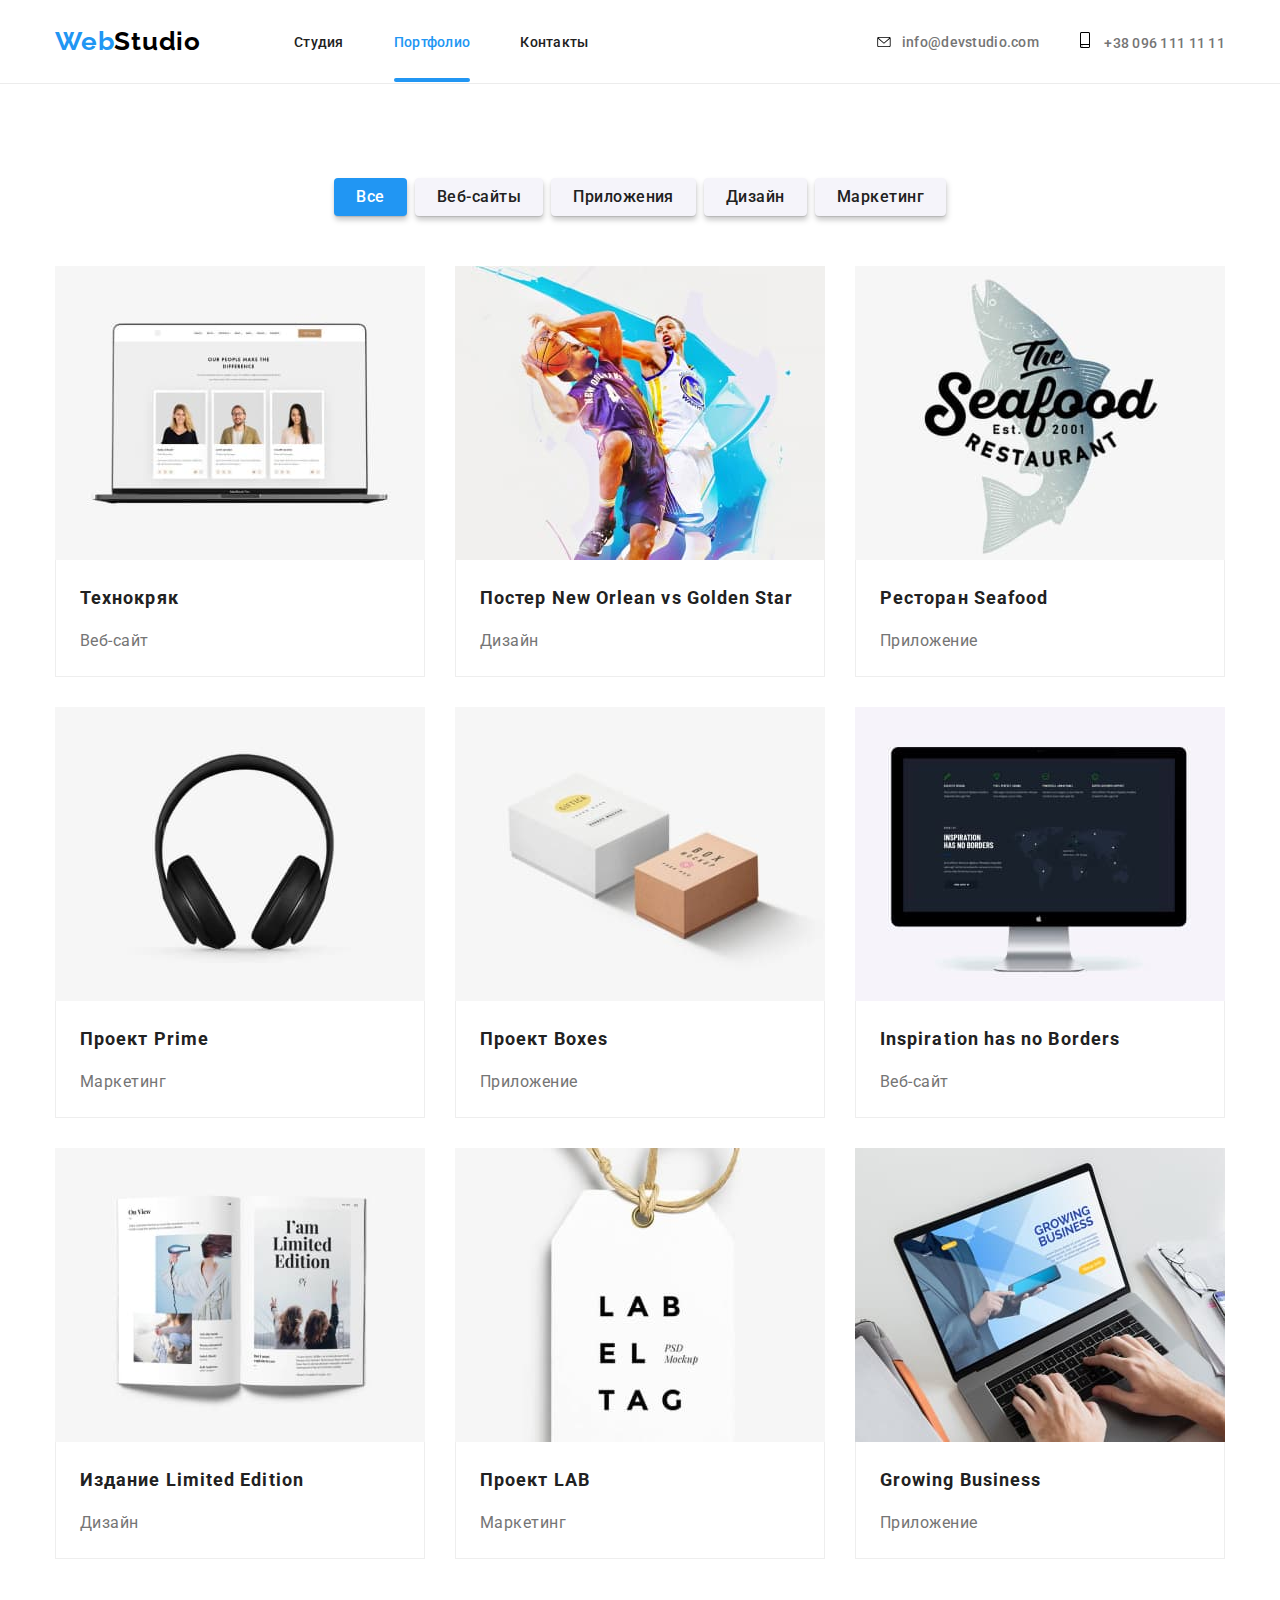
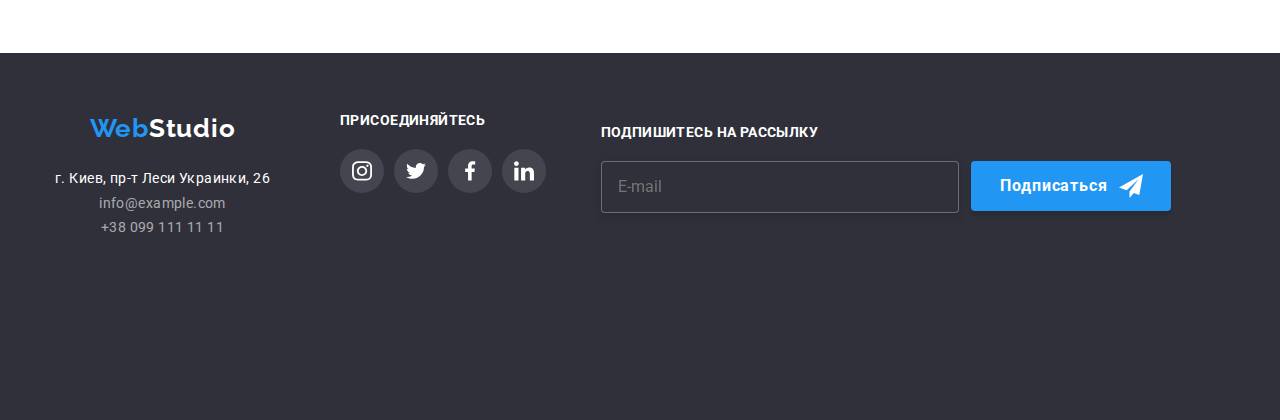
==== commit c19d95b5: "end" ====
--- a/portfolio.html
+++ b/portfolio.html
@@ -101,16 +101,16 @@
         <li class="project-list__item">
 <div class="over--project-list__item">
          <picture>
+            <source srcset="./images/project-dt-370.jpg 1x,
+            ./images/project-dt2x-740.jpg 2x" media="(min-width: 1200px)" type="image/jpeg">
+            <source srcset="./images/project-tab-354.jpg 1x,
+            ./images/project-tab2x-708.jpg 2x" media="(min-width: 768px)" type="image/jpeg">
             <source srcset="./images/project450.jpg 1x,
-            ./images/project2x-900.jpg 2x" media="(min-width: 1200px)" type="image/jpeg">
-            <source srcset="./images/project450.jpg 1x,
-            ./images/project2x-900.jpg 2x" media="(min-width: 768px)" type="image/jpeg">
-            <source srcset="./images/project450.jpg 1x,
-            ./images/project2x-900.jpg 2x" media="(min-width: 320px)" type="image/jpeg">
+            ./images/project2x-900.jpg 2x" media="(max-width: 767px)" type="image/jpeg">
             <img 
             src="./images/img-portfolio.jpg" 
             alt="Технокряк" 
-            width="370"/> 
+            width="450"/> 
          </picture>
         <div class="project-over">
             <p class="project-over__text">Ресурс предлагает комплексные предложения с разным уровнем функционала и сервисов. Все это позволит посетителю получить исчерпывающие сведения о компании или частном лице.</p>
@@ -124,16 +124,16 @@
         <li class="project-list__item">
         <div class="over--project-list__item">
             <picture>
+                <source srcset="./images/project1-dt-370.jpg 1x,
+                ./images/project1-dt2x-740.jpg 2x" media="(min-width: 1200px)" type="image/jpeg">
+                <source srcset="./images/project1-tab-354.jpg 1x,
+                ./images/project1-tab2x-708.jpg 2x" media="(min-width: 768px)" type="image/jpeg">
                 <source srcset="./images/project-1-450.jpg 1x,
-                ./images/project2x-1-900.jpg 2x" media="(min-width: 1200px)" type="image/jpeg">
-                <source srcset="./images/project-1-450.jpg 1x,
-                ./images/project2x-1-900.jpg 2x" media="(min-width: 768px)" type="image/jpeg">
-                <source srcset="./images/project-1-450.jpg 1x,
-                ./images/project2x-1-900.jpg 2x" media="(min-width: 320px)" type="image/jpeg">
+                ./images/project2x-1-900.jpg 2x" media="(max-width: 767px)" type="image/jpeg">
                 <img
                 src="./images/img(1).jpg" 
                 alt="Постер New Orlean vs Golden Star"
-                width="370"/> 
+                width="450"/> 
              </picture>
         <div class="project-over">
             <p class="project-over__text">Ресурс предлагает комплексные предложения с разным уровнем функционала и сервисов. Все это позволит посетителю получить исчерпывающие сведения о компании или частном лице.</p>
@@ -147,16 +147,16 @@
         <li class="project-list__item">
         <div class="over--project-list__item">
             <picture>
+                <source srcset="./images/project2-dt-370.jpg 1x,
+                ./images/project2-dt2x-740.jpg 2x" media="(min-width: 1200px)" type="image/jpeg">
+                <source srcset="./images/project2-tab-354.jpg 1x,
+                ./images/project2-tab2x-708.jpg 2x" media="(min-width: 768px)" type="image/jpeg">
                 <source srcset="./images/project-2-450.jpg 1x,
-                ./images/project2x-2-900.jpg 2x" media="(min-width: 1200px)" type="image/jpeg">
-                <source srcset="./images/project-2-450.jpg 1x,
-                ./images/project2x-2-900.jpg 2x" media="(min-width: 768px)" type="image/jpeg">
-                <source srcset="./images/project-2-450.jpg 1x,
-                ./images/project2x-2-900.jpg 2x" media="(min-width: 320px)" type="image/jpeg">
+                ./images/project2x-2-900.jpg 2x" media="(max-width: 767px)" type="image/jpeg">
                 <img 
                 src="./images/img(2).jpg" 
                 alt="Ресторан Seafood"
-                width="370"/> 
+                width="450"/> 
              </picture>
         <div class="project-over">
             <p class="project-over__text">Ресурс предлагает комплексные предложения с разным уровнем функционала и сервисов. Все это позволит посетителю получить исчерпывающие сведения о компании или частном лице.</p>
@@ -170,16 +170,16 @@
         <li class="project-list__item">
             <div class="over--project-list__item">
                 <picture>
+                    <source srcset="./images/project3-dt-370.jpg 1x,
+                    ./images/project3-dt2x-740.jpg 2x" media="(min-width: 1200px)" type="image/jpeg">
+                    <source srcset="./images/project3-tab-354.jpg 1x,
+                    ./images/project3-tab2x-708.jpg 2x" media="(min-width: 768px)" type="image/jpeg">
                     <source srcset="./images/project-3-450.jpg 1x,
-                    ./images/project2x-3-900.jpg 2x" media="(min-width: 1200px)" type="image/jpeg">
-                    <source srcset="./images/project-3-450.jpg 1x,
-                    ./images/project2x-3-900.jpg 2x" media="(min-width: 768px)" type="image/jpeg">
-                    <source srcset="./images/project-3-450.jpg 1x,
-                    ./images/project2x-3-900.jpg 2x" media="(min-width: 320px)" type="image/jpeg">
+                    ./images/project2x-3-900.jpg 2x" media="(max-width: 767px)" type="image/jpeg">
                     <img 
                     src="./images/img(3).jpg" 
                     alt="Проект Prime"
-                    width="370"/> 
+                    width="450"/> 
                  </picture>               
             <div class="project-over">
                 <p class="project-over__text">Ресурс предлагает комплексные предложения с разным уровнем функционала и сервисов. Все это позволит посетителю получить исчерпывающие сведения о компании или частном лице.</p>
@@ -193,16 +193,16 @@
          <li class="project-list__item">
             <div class="over--project-list__item">
                 <picture>
+                    <source srcset="./images/project4-dt-370.jpg 1x,
+                    ./images/project4-dt2x-740.jpg 2x" media="(min-width: 1200px)" type="image/jpeg">
+                    <source srcset="./images/project4-tab-354.jpg 1x,
+                    ./images/project4-tab2x-708.jpg 2x" media="(min-width: 768px)" type="image/jpeg">
                     <source srcset="./images/project-4-450.jpg 1x,
-                    ./images/project2x-4-900.jpg 2x" media="(min-width: 1200px)" type="image/jpeg">
-                    <source srcset="./images/project-4-450.jpg 1x,
-                    ./images/project2x-4-900.jpg 2x" media="(min-width: 768px)" type="image/jpeg">
-                    <source srcset="./images/project-4-450.jpg 1x,
-                    ./images/project2x-4-900.jpg 2x" media="(min-width: 320px)" type="image/jpeg">
+                    ./images/project2x-4-900.jpg 2x" media="(max-width: 767px)" type="image/jpeg">
                     <img 
                     src="./images/img(4).jpg" 
                     alt="Проект Boxes"
-                    width="370"/> 
+                    width="450"/> 
                  </picture> 
             <div class="project-over">
                 <p class="project-over__text">Ресурс предлагает комплексные предложения с разным уровнем функционала и сервисов. Все это позволит посетителю получить исчерпывающие сведения о компании или частном лице.</p>
@@ -216,16 +216,16 @@
         <li class="project-list__item">
             <div class="over--project-list__item">
                 <picture>
+                    <source srcset="./images/project5-dt-370.jpg 1x,
+                    ./images/project5-dt2x-740.jpg 2x" media="(min-width: 1200px)" type="image/jpeg">
+                    <source srcset="./images/project5-tab-354.jpg 1x,
+                    ./images/project5-tab2x-708.jpg 2x" media="(min-width: 768px)" type="image/jpeg">
                     <source srcset="./images/project-5-450.jpg 1x,
-                    ./images/project2x-5-900.jpg 2x" media="(min-width: 1200px)" type="image/jpeg">
-                    <source srcset="./images/project-5-450.jpg 1x,
-                    ./images/project2x-5-900.jpg 2x" media="(min-width: 768px)" type="image/jpeg">
-                    <source srcset="./images/project-5-450.jpg 1x,
-                    ./images/project2x-5-900.jpg 2x" media="(min-width: 320px)" type="image/jpeg">
+                    ./images/project2x-5-900.jpg 2x" media="(max-width: 767px)" type="image/jpeg">
                     <img 
                     src="./images/img(5).jpg" 
                     alt="Inspiration has no Borders"
-                    width="370"/> 
+                    width="450"/> 
                  </picture>                 
             <div class="project-over">
                 <p class="project-over__text">Ресурс предлагает комплексные предложения с разным уровнем функционала и сервисов. Все это позволит посетителю получить исчерпывающие сведения о компании или частном лице.</p>
@@ -239,16 +239,16 @@
         <li class="project-list__item">
         <div class="over--project-list__item">
             <picture>
+                <source srcset="./images/project6-dt-370.jpg 1x,
+                ./images/project6-dt2x-740.jpg 2x" media="(min-width: 1200px)" type="image/jpeg">
+                <source srcset="./images/project6-tab-354.jpg 1x,
+                ./images/project6-tab2x-708.jpg 2x" media="(min-width: 768px)" type="image/jpeg">
                 <source srcset="./images/project-6-450.jpg 1x,
-                ./images/project2x-6-900.jpg 2x" media="(min-width: 1200px)" type="image/jpeg">
-                <source srcset="./images/project-6-450.jpg 1x,
-                ./images/project2x-6-900.jpg 2x" media="(min-width: 768px)" type="image/jpeg">
-                <source srcset="./images/project-6-450.jpg 1x,
-                ./images/project2x-6-900.jpg 2x" media="(min-width: 320px)" type="image/jpeg">
+                ./images/project2x-6-900.jpg 2x" media="(max-width: 767px)" type="image/jpeg">
                 <img 
                 src="./images/img(6).jpg" 
                 alt="Издание Limited Edition"
-                width="370"/> 
+                width="450"/> 
              </picture>
             <div class="project-over">
                 <p class="project-over__text">Ресурс предлагает комплексные предложения с разным уровнем функционала и сервисов. Все это позволит посетителю получить исчерпывающие сведения о компании или частном лице.</p>
@@ -262,16 +262,16 @@
             <li class="project-list__item">
             <div class="over--project-list__item">
                 <picture>
+                    <source srcset="./images/project7-dt-370.jpg 1x,
+                    ./images/project7-dt2x-740.jpg 2x" media="(min-width: 1200px)" type="image/jpeg">
+                    <source srcset="./images/project7-tab-354.jpg 1x,
+                    ./images/project7-tab2x-708.jpg 2x" media="(min-width: 768px)" type="image/jpeg">
                     <source srcset="./images/project-7-450.jpg 1x,
-                    ./images/project2x-7-900.jpg 2x" media="(min-width: 1200px)" type="image/jpeg">
-                    <source srcset="./images/project-7-450.jpg 1x,
-                    ./images/project2x-7-900.jpg 2x" media="(min-width: 768px)" type="image/jpeg">
-                    <source srcset="./images/project-7-450.jpg 1x,
-                    ./images/project2x-7-900.jpg 2x" media="(min-width: 320px)" type="image/jpeg">
+                    ./images/project2x-7-900.jpg 2x" media="(max-width: 767px)" type="image/jpeg">
                     <img 
                     src="./images/img(7).jpg" 
                     alt="Проект LAB"
-                    width="370"/> 
+                    width="450"/> 
                  </picture>
                 <div class="project-over">
                     <p class="project-over__text">Ресурс предлагает комплексные предложения с разным уровнем функционала и сервисов. Все это позволит посетителю получить исчерпывающие сведения о компании или частном лице.</p>
@@ -285,16 +285,16 @@
              <li class="project-list__item">
                  <div class="over--project-list__item">
                     <picture>
+                        <source srcset="./images/project8-dt-370.jpg 1x,
+                        ./images/project8-dt2x-740.jpg 2x" media="(min-width: 1200px)" type="image/jpeg">
+                        <source srcset="./images/project8-tab-354.jpg 1x,
+                        ./images/project8-tab2x-708.jpg 2x" media="(min-width: 768px)" type="image/jpeg">
                         <source srcset="./images/project-8-450.jpg 1x,
-                        ./images/project2x-8-900.jpg 2x" media="(min-width: 1200px)" type="image/jpeg">
-                        <source srcset="./images/project-8-450.jpg 1x,
-                        ./images/project2x-8-900.jpg 2x" media="(min-width: 768px)" type="image/jpeg">
-                        <source srcset="./images/project-8-450.jpg 1x,
-                        ./images/project2x-8-900.jpg 2x" media="(min-width: 320px)" type="image/jpeg">
+                        ./images/project2x-8-900.jpg 2x" media="(max-width: 767px)" type="image/jpeg">
                         <img 
                         src="./images/img(8).jpg" 
                          alt="Growing Business"
-                        width="370"/> 
+                        width="450"/> 
                      </picture>
               <div class="project-over">
                   <p class="project-over__text">Ресурс предлагает комплексные предложения с разным уровнем функционала и сервисов. Все это позволит посетителю получить исчерпывающие сведения о компании или частном лице.</p>
--- a/css/main.min.css
+++ b/css/main.min.css
@@ -2,5 +2,5 @@
                      0px 1px 1px rgba(0, 0, 0, 0.14),
                       0px 2px 1px rgba(0, 0, 0, 0.2);--filters-shadow: 0px 1px 1px rgba(0, 0, 0, 0.12),
                     0px 4px 4px rgba(0, 0, 0, 0.06), 
-                    1px 4px 6px rgba(0, 0, 0, 0.16)}body{font-family:'Roboto', sans-serif;font-size:14px;font-weight:400;font-style:normal;background-color:#ffffff;color:var(--main-color)}a,input,textarea{color:currentColor}h1,h2,h3,h4,h5,h6,p,ul{padding:0;margin:0}.list{margin:0;padding:0}.list{list-style:none}.link{text-decoration:none}*,::after,::before{-webkit-box-sizing:border-box;box-sizing:border-box}.visually-hidden{position:absolute;-webkit-transform:scale(0);transform:scale(0);opacity:0}.container{max-width:480px;margin:0 auto;padding-left:15px;padding-right:15px}@media screen and (min-width: 768px){.container{max-width:768px}}@media screen and (min-width: 1200px){.container{max-width:1200px}}.header{border-bottom:1px solid #ECECEC}@media screen and (max-width: 767px){.header{padding-top:10px;padding-bottom:10px}}@media screen and (min-width: 768px){.header-container{display:-webkit-box;display:-ms-flexbox;display:flex;-webkit-box-align:center;-ms-flex-align:center;align-items:center}}.header-nav{display:-webkit-box;display:-ms-flexbox;display:flex;-webkit-box-align:center;-ms-flex-align:center;align-items:center;-webkit-box-pack:justify;-ms-flex-pack:justify;justify-content:space-between}.logo{display:-webkit-box;display:-ms-flexbox;display:flex;font-family:'Raleway', sans-serif;font-weight:700;font-size:26px;line-height:1.19;letter-spacing:0.03em;border:none;color:var(--accent-color)}@media screen and (max-width: 767px){.logo{padding-top:16px;padding-bottom:16px}}.logo--header{color:#000000}.header-nav__list{display:-webkit-box;display:-ms-flexbox;display:flex;-webkit-box-align:center;-ms-flex-align:center;align-items:center}@media screen and (max-width: 767px){.header-nav__list{display:none}}@media screen and (min-width: 768px){.header-nav__list{margin-left:88px}}@media screen and (min-width: 1200px){.header-nav__list{margin-left:93px}}.header-nav__list .header-nav__link--active{display:block;font-weight:500;font-size:14px;line-height:1.15;letter-spacing:0.02em;color:var(--accent-color)}@media screen and (min-width: 768px){.header-nav__list .header-nav__link--active{padding-top:32px;padding-bottom:32px}}.header-nav__list .header-nav__link--current{position:relative;color:var(--accent-color)}.header-nav__item+.header-nav__item{margin-left:50px}.header-nav__link{display:block;font-weight:500;font-size:14px;line-height:1.15;letter-spacing:0.02em;color:var(--second-title-color);-webkit-transition:color 250ms cubic-bezier(0.4, 0, 0.2, 1);transition:color 250ms cubic-bezier(0.4, 0, 0.2, 1)}@media screen and (min-width: 768px){.header-nav__link{padding-top:32px;padding-bottom:32px}}.header-nav__link:hover,.header-nav__link:focus{color:var(--accent-color)}.header-nav__link--active.header-nav__link--current::after{content:"";width:100%;height:4px;position:absolute;bottom:0px;left:0px;display:block;border-radius:4px;background:var(--accent-color);-webkit-transition:opacity 250ms cubic-bezier(0.4, 0, 0.2, 1);transition:opacity 250ms cubic-bezier(0.4, 0, 0.2, 1)}@media screen and (max-width: 767px){.connect{display:none}}@media screen and (min-width: 768px){.connect{margin-left:auto}}@media screen and (min-width: 1200px){.connect{display:-webkit-box;display:-ms-flexbox;display:flex}}.connect__item{-webkit-transition:fill 250ms cubic-bezier(0.4, 0, 0.2, 1);transition:fill 250ms cubic-bezier(0.4, 0, 0.2, 1)}@media screen and (min-width: 768px) and (max-width: 1199px){.connect__item{margin-bottom:10px}.connect__item:last-child{margin-bottom:0}}@media screen and (min-width: 1200px){.connect__item{display:-webkit-box;display:-ms-flexbox;display:flex;-webkit-box-align:center;-ms-flex-align:center;align-items:center}}.connect__item:hover,.connect__item:focus{fill:var(--accent-color)}@media screen and (min-width: 1200px){.connect__item+.connect__item{margin-left:30px}}.connect__link{display:block;margin-left:10px;font-weight:500;font-size:14px;line-height:1.15;letter-spacing:0.02em;color:var(--main-color);-webkit-transition:color 250ms cubic-bezier(0.4, 0, 0.2, 1);transition:color 250ms cubic-bezier(0.4, 0, 0.2, 1)}@media screen and (min-width: 1200px){.connect__link{padding-top:32px;padding-bottom:32px}}.connect__link:hover,.connect__link:focus{color:var(--accent-color)}.connect__icon{margin-right:10px;color:var(--main-color)}.header-btn{position:relative;display:-webkit-box;display:-ms-flexbox;display:flex;-webkit-box-align:center;-ms-flex-align:center;align-items:center;-webkit-box-pack:center;-ms-flex-pack:center;justify-content:center;border:none;fill:#000000;background-color:transparent;width:40px;height:40px;padding:0;cursor:pointer;z-index:10;-webkit-transition:fill 250ms cubic-bezier(0.4, 0, 0.2, 1);transition:fill 250ms cubic-bezier(0.4, 0, 0.2, 1)}@media screen and (min-width: 768px){.header-btn{display:none}}.header-btn:hover,.header-btn:focus{fill:var(--accent-color)}.header-btn .header-btn__icon-open{opacity:1}.header-btn.is-open .header-btn__icon-open{opacity:0}.header-btn .header-btn__icon-close{opacity:0}.header-btn.is-open .header-btn__icon-close{opacity:1}.mobile-btn{position:fixed;top:0;left:0;-webkit-transform:translateX(100%);transform:translateX(100%);background-color:#fff;width:100%;height:100%;padding:48px 40px;-webkit-transition:-webkit-transform 250ms cubic-bezier(0.4, 0, 0.2, 1);transition:-webkit-transform 250ms cubic-bezier(0.4, 0, 0.2, 1);transition:transform 250ms cubic-bezier(0.4, 0, 0.2, 1);transition:transform 250ms cubic-bezier(0.4, 0, 0.2, 1), -webkit-transform 250ms cubic-bezier(0.4, 0, 0.2, 1)}.mobile-btn.is-open{-webkit-transform:translateX(0);transform:translateX(0)}.mobile-btn__item{margin-bottom:32px}.mobile-btn__item:last-child{margin-bottom:0}.mobile-btn__link{font-family:'Roboto';font-style:normal;font-weight:500;font-size:40px;line-height:1.17;letter-spacing:0.02em;color:var(--second-title-color);-webkit-transition:color 250ms cubic-bezier(0.4, 0, 0.2, 1);transition:color 250ms cubic-bezier(0.4, 0, 0.2, 1)}.mobile-btn__link:hover,.mobile-btn__link:focus{color:var(--accent-color)}.mobile-btn__link--active{font-family:'Roboto';font-style:normal;font-weight:500;font-size:40px;line-height:1.17;letter-spacing:0.02em;color:#2196F3}.mobile-btn-connect__list{margin-top:auto;margin-bottom:64px}.mobile-btn-connect__item{margin-bottom:32px}.mobile-btn-connect__item:last-child{margin-bottom:0}.mobile-btn-connect__link{font-family:'Roboto';font-style:normal;font-weight:500}.mobile-btn-connect__link--phone{font-size:34px;line-height:1.18;letter-spacing:0.02em;color:#2196F3}@media screen and (max-width: 479px){.mobile-btn-connect__link--phone{font-size:24px}}.mobile-btn-connect__link--mail{font-size:24px;line-height:1.17;letter-spacing:0.02em;color:#757575}.mobile-soc-list{display:-webkit-box;display:-ms-flexbox;display:flex;-ms-flex-wrap:wrap;flex-wrap:wrap;gap:10px}.mobile-soc-list__link{font-family:'Roboto';font-style:normal;font-weight:500;font-size:18px;line-height:1.22;letter-spacing:0.02em;color:#2196F3}.mobile-soc-list__item:not(:last-child) .mobile-soc-list__link{padding-right:10px;border-right:1px solid rgba(33,33,33,0.2)}.hero{min-height:400px;margin:0 auto;display:-webkit-box;display:-ms-flexbox;display:flex;-webkit-box-align:center;-ms-flex-align:center;align-items:center;text-align:center;-webkit-box-pack:center;-ms-flex-pack:center;justify-content:center;background-color:var(--hero-btn-color);background-repeat:no-repeat;background-position:center;background-size:cover}@media screen and (max-width: 767px){.hero{padding:60px 118px;background-image:-webkit-gradient(linear, left top, left bottom, from(var(--hero-overlay)), to(var(--hero-overlay))),url(../images/hero-mob480.jpg);background-image:linear-gradient(var(--hero-overlay), var(--hero-overlay)),url(../images/hero-mob480.jpg)}}@media screen and (min-width: 768px){.hero{padding:60px 118px;background-image:-webkit-gradient(linear, left top, left bottom, from(var(--hero-overlay)), to(var(--hero-overlay))),url(../images/hero-tab960.jpg);background-image:linear-gradient(var(--hero-overlay), var(--hero-overlay)),url(../images/hero-tab960.jpg)}}@media screen and (min-width: 1200px){.hero{padding-top:200px;padding-bottom:200px;background-image:-webkit-gradient(linear, left top, left bottom, from(rgba(47,48,58,0.4)), to(rgba(47,48,58,0.4))),url(../images/hero.jpg);background-image:linear-gradient(rgba(47,48,58,0.4), rgba(47,48,58,0.4)),url(../images/hero.jpg)}}.hero__title{margin:0 auto;margin-bottom:30px;font-family:inherit;font-weight:900;font-size:26px;line-height:1.62;letter-spacing:0.06em;text-transform:uppercase;color:var(--first-title-color)}@media screen and (min-width: 480px){.hero__title{width:360px}}@media screen and (min-width: 1200px){.hero__title{width:696px;font-size:44px;line-height:1.36}}.hero__btn{border:none;margin:0 auto;font-weight:700;font-size:16px;line-height:1.88;display:block;cursor:pointer;border-radius:4px;padding:10px 32px;min-width:200px;letter-spacing:0.06em;color:var(--first-btn-color);background-color:#2196F3;-webkit-transition:background-color 250ms cubic-bezier(0.4, 0, 0.2, 1),color 250ms cubic-bezier(0.4, 0, 0.2, 1);transition:background-color 250ms cubic-bezier(0.4, 0, 0.2, 1),color 250ms cubic-bezier(0.4, 0, 0.2, 1)}.hero__btn:hover,.hero__btn:focus{color:var(--first-btn-color);background-color:#188CE8}.backdrop{position:fixed;width:100%;height:100%;top:0px;z-index:100;background-color:rgba(0,0,0,0.2);-webkit-transition-property:opacity;transition-property:opacity;-webkit-transition-duration:250ms;transition-duration:250ms;-webkit-transition-timing-function:cubic-bezier(0.4, 0, 0.2, 1);transition-timing-function:cubic-bezier(0.4, 0, 0.2, 1)}.backdrop.is-hidden{opacity:0;visibility:hidden;pointer-events:none}.modal{position:absolute;top:50%;left:50%;-webkit-transform:translate(-50%, -50%) rotate(360deg) scale(1);transform:translate(-50%, -50%) rotate(360deg) scale(1);max-width:450px;min-height:581px;padding:40px;background-color:var(--first-title-color);-webkit-box-shadow:0px 1px 3px rgba(0,0,0,0.12),0px 1px 1px rgba(0,0,0,0.14),0px 2px 1px rgba(0,0,0,0.2);box-shadow:0px 1px 3px rgba(0,0,0,0.12),0px 1px 1px rgba(0,0,0,0.14),0px 2px 1px rgba(0,0,0,0.2);border-radius:4px;-webkit-transition:-webkit-transform 250ms cubic-bezier(0.4, 0, 0.2, 1),-webkit-box-shadow 250ms cubic-bezier(0.4, 0, 0.2, 1);transition:-webkit-transform 250ms cubic-bezier(0.4, 0, 0.2, 1),-webkit-box-shadow 250ms cubic-bezier(0.4, 0, 0.2, 1);transition:transform 250ms cubic-bezier(0.4, 0, 0.2, 1),box-shadow 250ms cubic-bezier(0.4, 0, 0.2, 1);transition:transform 250ms cubic-bezier(0.4, 0, 0.2, 1),box-shadow 250ms cubic-bezier(0.4, 0, 0.2, 1),-webkit-transform 250ms cubic-bezier(0.4, 0, 0.2, 1),-webkit-box-shadow 250ms cubic-bezier(0.4, 0, 0.2, 1)}@media screen and (min-width: 480px) and (max-width: 1199px){.modal{width:100%}}@media screen and (min-width: 1200px){.modal{width:528px}}.modal__close-btn{position:absolute;cursor:pointer;top:8px;right:8px;display:-webkit-box;display:-ms-flexbox;display:flex;-webkit-box-pack:center;-ms-flex-pack:center;justify-content:center;-webkit-box-align:center;-ms-flex-align:center;align-items:center;width:30px;height:30px;padding:0;border-radius:50%;fill:var(--second-title-color);background-color:var(--white-color);border:1px solid rgba(0,0,0,0.1);-webkit-transition:fill 250ms cubic-bezier(0.4, 0, 0.2, 1);transition:fill 250ms cubic-bezier(0.4, 0, 0.2, 1)}.modal__close-btn:hover,.modal__close-btn:focus{fill:#188CE8}.modal-form__title{margin-bottom:12px;font-weight:700;font-size:20px;line-height:1.15;text-align:center;letter-spacing:0.03em;color:var(--second-title-color)}.modal-form__group{position:relative;display:block;margin-bottom:10px}.modal-form__group:nth-last-of-type(2){margin-bottom:20px}.modal-form__group:last-of-type{display:-webkit-box;display:-ms-flexbox;display:flex;-webkit-box-align:center;-ms-flex-align:center;align-items:center;-webkit-box-pack:center;-ms-flex-pack:center;justify-content:center;margin-bottom:30px}.modal-form__tag{margin-bottom:4px;display:block;font-size:12px;line-height:1.16;letter-spacing:0.01em;color:var(--main-color)}.modal-form__input{width:100%;height:40px;padding:0;padding-left:42px;border:1px solid rgba(33,33,33,0.2);border-radius:4px;outline:transparent;-webkit-transition:border-color 250ms cubic-bezier(0.4, 0, 0.2, 1);transition:border-color 250ms cubic-bezier(0.4, 0, 0.2, 1)}.modal-form__input:hover,.modal-form__input:focus{border-color:#2196F3}.modal-form__icon{position:absolute;bottom:12px;left:15px;fill:var(--second-title-color);-webkit-transition:fill 250ms cubic-bezier(0.4, 0, 0.2, 1);transition:fill 250ms cubic-bezier(0.4, 0, 0.2, 1)}.modal-form__input:hover+.modal-form__icon,.modal-form__input:focus+.modal-form__icon{fill:#2196F3}.modal-form__textarea{padding:12px 16px;width:100%;height:120px;border:1px solid rgba(33,33,33,0.2);border-radius:4px;resize:none;outline:transparent;-webkit-transition:border 250ms cubic-bezier(0.4, 0, 0.2, 1);transition:border 250ms cubic-bezier(0.4, 0, 0.2, 1)}.modal-form__textarea:hover,.modal-form__textarea:focus{border-color:#188CE8}.modal-form__textarea::-webkit-input-placeholder{font-size:14px;line-height:1.33;letter-spacing:0.01em;color:rgba(117,117,117,0.5)}.modal-form__textarea:-ms-input-placeholder{font-size:14px;line-height:1.33;letter-spacing:0.01em;color:rgba(117,117,117,0.5)}.modal-form__textarea::-ms-input-placeholder{font-size:14px;line-height:1.33;letter-spacing:0.01em;color:rgba(117,117,117,0.5)}.modal-form__textarea::placeholder{font-size:14px;line-height:1.33;letter-spacing:0.01em;color:rgba(117,117,117,0.5)}.modal-field-checkbox__group{display:-webkit-box;display:-ms-flexbox;display:flex;-webkit-box-align:center;-ms-flex-align:center;align-items:center;-webkit-box-pack:center;-ms-flex-pack:center;justify-content:center;width:16px;height:15px;margin-right:7px;border:2px solid var(--second-title-color);border-radius:2px;-webkit-transition:background-color 250ms cubic-bezier(0.4, 0, 0.2, 1),border 250ms cubic-bezier(0.4, 0, 0.2, 1);transition:background-color 250ms cubic-bezier(0.4, 0, 0.2, 1),border 250ms cubic-bezier(0.4, 0, 0.2, 1)}.modal-field-checkbox:checked+.modal-field-checkbox__group{border-color:transparent;background-color:#188CE8}.modal-field-checkbox__icon{fill:var(--first-title-color)}.modal-field-checkbox__agreement{display:inline-block;font-size:14px;line-height:1.71;letter-spacing:0.03em;color:var(--main-color)}@media screen and (max-width: 1199px){.modal-field-checkbox__agreement{font-size:12px}}.modal-field-checkbox__rules{display:inline-block;-webkit-text-decoration-line:underline;text-decoration-line:underline;text-underline-position:under;color:var(--accent-color)}.modal-form__btn-send-modal{display:block;margin:0 auto;padding:10px 55px 10px 56px;min-height:50px;min-width:200px;cursor:pointer;border:none;font-weight:700;font-size:16px;line-height:1.87;letter-spacing:0.06em;text-align:center;color:var(--first-title-color);background-color:var(--accent-color);-webkit-box-shadow:0px 4px 4px rgba(0,0,0,0.15);box-shadow:0px 4px 4px rgba(0,0,0,0.15);outline:rgba(0,0,0,0);border-radius:4px;-webkit-transition:background-color 250ms cubic-bezier(0.4, 0, 0.2, 1),color 250ms cubic-bezier(0.4, 0, 0.2, 1);transition:background-color 250ms cubic-bezier(0.4, 0, 0.2, 1),color 250ms cubic-bezier(0.4, 0, 0.2, 1)}.modal-form__btn-send-modal:hover,.modal-form__btn-send-modal:focus{color:var(--first-btn-color);background-color:#188CE8}img{display:block;max-width:100%;height:auto;width:100%}.section{padding-bottom:0}@media screen and (max-width: 1199px){.section{padding-top:60px;padding-bottom:60px;margin-left:auto;margin-right:auto}}@media screen and (min-width: 1200px){.section{padding-top:94px}}@media screen and (min-width: 768px){.specifics__list{display:-webkit-box;display:-ms-flexbox;display:flex;-ms-flex-wrap:wrap;flex-wrap:wrap;gap:30px}}.specifics-soc{display:-webkit-box;display:-ms-flexbox;display:flex;height:120px;margin-bottom:30px;-webkit-box-align:center;-ms-flex-align:center;align-items:center;-webkit-box-pack:center;-ms-flex-pack:center;justify-content:center;background-color:#F5F4FA;border-radius:4px}.specifics-title{margin-bottom:10px;font-weight:700;line-height:1.14;letter-spacing:0.03em;text-transform:uppercase;text-align:center;color:var(--second-title-color)}@media screen and (min-width: 768px){.specifics-title{text-align:left}}.specifics-title__about{line-height:1.71;letter-spacing:0.03em;color:var(--main-color)}@media screen and (max-width: 767px){.specifics__item{margin-bottom:30px}.specifics__item:last-child{margin-bottom:0}}@media screen and (min-width: 768px){.specifics__item{-ms-flex-preferred-size:354px;flex-basis:354px}}@media screen and (min-width: 1200px){.specifics__item{-ms-flex-preferred-size:270px;flex-basis:270px}}.about{padding-bottom:94px}@media screen and (max-width: 1199px){.about{padding-top:0;padding-bottom:0}}.about__title{margin-top:0;margin-bottom:50px;padding-top:0;font-weight:700;font-size:36px;line-height:1.17;text-align:center;letter-spacing:0.03em;color:var(--second-title-color)}@media screen and (max-width: 1199px){.about__title{display:none}}.about__list{display:-webkit-box;display:-ms-flexbox;display:flex}@media screen and (max-width: 1199px){.about__list{display:none}}.about__item-1{margin-left:0}.over--about__item{position:relative;overflow:hidden}.about__over{position:absolute;bottom:0;left:0;width:100%;height:70px;background-color:rgba(47,48,58,0.8)}.about__text{padding-top:27px;padding-bottom:27px;margin:0;display:-webkit-box;display:-ms-flexbox;display:flex;-webkit-box-align:center;-ms-flex-align:center;align-items:center;-webkit-box-pack:center;-ms-flex-pack:center;justify-content:center;font-weight:700;font-size:14px;line-height:1.14;text-align:center;letter-spacing:0.03em;text-transform:uppercase;color:var(--first-title-color)}.about__item{margin-left:30px}.teames{background-color:var(--teames-bg-color)}@media screen and (min-width: 1200px){.teames{padding-bottom:94px}}.teames__title{margin-bottom:30px;font-weight:700;font-size:28px;line-height:1.17;text-align:center;letter-spacing:0.03em;color:var(--second-title-color)}@media screen and (min-width: 1200px){.teames__title{font-size:36px}}.teames-list{display:-webkit-box;display:-ms-flexbox;display:flex;-ms-flex-wrap:wrap;flex-wrap:wrap}@media screen and (min-width: 768px){.teames-list{display:-webkit-box;display:-ms-flexbox;display:flex;-ms-flex-wrap:wrap;flex-wrap:wrap;gap:30px}}.teames-list__item-1{width:100%;background:var(--first-title-color);-webkit-box-shadow:var(--card-shadow);box-shadow:var(--card-shadow);border-radius:0px 0px 4px 4px}@media screen and (max-width: 767px){.teames-list__item-1{margin-bottom:30px}.teames-list__item-1:last-child{margin-bottom:0}}@media screen and (min-width: 768px){.teames-list__item-1{max-width:768px;-ms-flex-preferred-size:calc((100% - 30px)/2);flex-basis:calc((100% - 30px)/2)}}@media screen and (min-width: 1200px){.teames-list__item-1{max-width:1200px;-ms-flex-preferred-size:calc((100% - 90px)/4);flex-basis:calc((100% - 90px)/4)}}.border-teames{margin-top:30px;margin-bottom:30px}.border-teames__names{padding-bottom:10px;font-weight:500;font-size:16px;line-height:1.19;text-align:center;letter-spacing:0.03em;color:var(--second-title-color)}.border-teames__proffesion{padding-bottom:16px;font-weight:400;font-size:16px;line-height:1.19;text-align:center;letter-spacing:0.03em;color:var(--main-color)}.teames-soc-list{display:-webkit-box;display:-ms-flexbox;display:flex;-webkit-box-pack:center;-ms-flex-pack:center;justify-content:center;-webkit-box-align:center;-ms-flex-align:center;align-items:center}.teames-soc-list__item+.teames-soc-list__item{margin-left:10px}.teames-soc-list__link{width:44px;height:44px;background-color:transparent;border-radius:50%;display:-webkit-box;display:-ms-flexbox;display:flex;-webkit-box-pack:center;-ms-flex-pack:center;justify-content:center;-webkit-box-align:center;-ms-flex-align:center;align-items:center;-webkit-transition:background-color 250ms cubic-bezier(0.4, 0, 0.2, 1),fill 250ms cubic-bezier(0.4, 0, 0.2, 1);transition:background-color 250ms cubic-bezier(0.4, 0, 0.2, 1),fill 250ms cubic-bezier(0.4, 0, 0.2, 1)}.teames-soc-list__link:hover,.teames-soc-list__link:focus{background-color:#2196F3}.teames-soc-list__icon{fill:#AFB1B8;-webkit-transition:fill 250ms cubic-bezier(0.4, 0, 0.2, 1);transition:fill 250ms cubic-bezier(0.4, 0, 0.2, 1)}.teames-soc-list__link:hover .teames-soc-list__icon,.teames-soc-list__link:focus .teames-soc-list__icon{fill:#FFFFFF}.teames-list__item{width:100%;background:var(--first-title-color);-webkit-box-shadow:var(--card-shadow);box-shadow:var(--card-shadow);border-radius:0px 0px 4px 4px}@media screen and (max-width: 767px){.teames-list__item{margin-bottom:30px}.teames-list__item:last-child{margin-bottom:0}}@media screen and (min-width: 768px){.teames-list__item{max-width:768px;-ms-flex-preferred-size:calc((100% - 30px)/2);flex-basis:calc((100% - 30px)/2)}}@media screen and (min-width: 1200px){.teames-list__item{max-width:1200px;-ms-flex-preferred-size:calc((100% - 90px)/4);flex-basis:calc((100% - 90px)/4)}}@media screen and (min-width: 1200px){.regular-clientes{padding-bottom:94px}}.regular-clientes__title{display:-webkit-box;display:-ms-flexbox;display:flex;-webkit-box-pack:center;-ms-flex-pack:center;justify-content:center;margin-top:0;margin-bottom:30px;font-weight:700;font-size:28px;line-height:1.17;text-align:center;letter-spacing:0.03em;color:var(--second-title-color)}.regular-clientes-list{display:-webkit-box;display:-ms-flexbox;display:flex;-webkit-box-align:center;-ms-flex-align:center;align-items:center;-webkit-box-pack:center;-ms-flex-pack:center;justify-content:center;margin:0 auto;-ms-flex-wrap:wrap;flex-wrap:wrap;gap:30px}.regular-clientes-list__item{display:-webkit-box;display:-ms-flexbox;display:flex;-webkit-box-align:center;-ms-flex-align:center;align-items:center;-webkit-box-pack:center;-ms-flex-pack:center;justify-content:center;padding:16px;background-color:transparent;border:1px solid #AFB1B8;border-radius:4px;-webkit-transition:border 250ms cubic-bezier(0.4, 0, 0.2, 1),fill 250ms cubic-bezier(0.4, 0, 0.2, 1);transition:border 250ms cubic-bezier(0.4, 0, 0.2, 1),fill 250ms cubic-bezier(0.4, 0, 0.2, 1)}@media screen and (max-width: 767px){.regular-clientes-list__item{-ms-flex-preferred-size:calc((100% - 30px)/2);flex-basis:calc((100% - 30px)/2);padding:12px}}@media screen and (min-width: 768px){.regular-clientes-list__item{-ms-flex-preferred-size:calc((100% - 60px)/3);flex-basis:calc((100% - 60px)/3)}}@media screen and (min-width: 1200px){.regular-clientes-list__item{-ms-flex-preferred-size:calc((100% - 150px)/6);flex-basis:calc((100% - 150px)/6)}}.regular-clientes-list__item:hover,.regular-clientes-list__item:focus{border:1px solid #2196F3}.regular-clientes-list__link{display:-webkit-box;display:-ms-flexbox;display:flex;-webkit-box-pack:center;-ms-flex-pack:center;justify-content:center;-webkit-box-align:center;-ms-flex-align:center;align-items:center}.regular-clientes-list__icon{display:-webkit-box;display:-ms-flexbox;display:flex;-webkit-box-align:center;-ms-flex-align:center;align-items:center;fill:#AFB1B8;-webkit-transition:fill 250ms cubic-bezier(0.4, 0, 0.2, 1);transition:fill 250ms cubic-bezier(0.4, 0, 0.2, 1)}.regular-clientes-list__link:hover .regular-clientes-list__icon,.regular-clientes-list__link:focus .regular-clientes-list__icon{fill:#2196F3}.footer{padding-top:60px;padding-bottom:60px;background-color:#2F303A;margin-bottom:60px}.footer-container{-webkit-box-pack:start;-ms-flex-pack:start;justify-content:flex-start;-webkit-box-align:baseline;-ms-flex-align:baseline;align-items:baseline}@media screen and (min-width: 1200px){.footer-container{display:-webkit-box;display:-ms-flexbox;display:flex}}@media screen and (min-width: 768px){.footer-adress-soc{max-width:768px;display:-webkit-box;display:-ms-flexbox;display:flex}}.adress{-ms-flex-wrap:wrap;flex-wrap:wrap;max-width:231px;margin:0 auto;color:var(--first-title-color)}@media screen and (min-width: 768px){.adress{max-width:768px;-webkit-box-pack:center;-ms-flex-pack:center;justify-content:center;-webkit-box-align:center;-ms-flex-align:center;align-items:center}}@media screen and (min-width: 1200px){.adress{margin-right:70px}}.logo--footer{margin-bottom:20px;color:var(--first-title-color)}@media screen and (max-width: 1199px){.logo--footer{-webkit-box-pack:center;-ms-flex-pack:center;justify-content:center;-webkit-box-align:center;-ms-flex-align:center;align-items:center}}.footer-adress{margin-top:20px;margin-bottom:60px;font-style:normal}@media screen and (max-width: 1199px){.footer-adress-list__item{margin-bottom:9px}}.footer-adress-list__link-1{font-size:14px;line-height:2;letter-spacing:0.03em;color:var(--first-title-color)}.footer-adress-list__link{font-size:14px;line-height:1.71;letter-spacing:0.03em;color:rgba(255,255,255,0.6)}.footer-soc{margin-left:auto}@media screen and (min-width: 768px){.footer-soc{margin:0 auto}}.footer-soc__title{margin-top:0;margin-bottom:20px;font-weight:700;font-size:14px;line-height:1.14;letter-spacing:0.03em;text-transform:uppercase;color:var(--first-title-color)}@media screen and (max-width: 1199px){.footer-soc__title{text-align:center}}.footer-soc-list{display:-webkit-box;display:-ms-flexbox;display:flex;gap:10px}@media screen and (max-width: 767px){.footer-soc-list{-webkit-box-pack:center;-ms-flex-pack:center;justify-content:center;-webkit-box-align:center;-ms-flex-align:center;align-items:center;margin-bottom:60px}}.footer-soc-list__item+.footer-soc-list__item{display:-webkit-box;display:-ms-flexbox;display:flex;-webkit-box-align:baseline;-ms-flex-align:baseline;align-items:baseline}.footer-soc-list__link{width:44px;height:44px;background-color:transparent;border-radius:50%;display:-webkit-box;display:-ms-flexbox;display:flex;-webkit-box-pack:center;-ms-flex-pack:center;justify-content:center;-webkit-box-align:center;-ms-flex-align:center;align-items:center;background-color:rgba(255,255,255,0.1);-webkit-transition:background-color 250ms cubic-bezier(0.4, 0, 0.2, 1),fill 250ms cubic-bezier(0.4, 0, 0.2, 1);transition:background-color 250ms cubic-bezier(0.4, 0, 0.2, 1),fill 250ms cubic-bezier(0.4, 0, 0.2, 1)}.footer-soc-list__link:hover,.footer-soc-list__link:focus{background-color:var(--accent-color)}.footer-soc-list__icon{fill:var(--first-title-color);-webkit-transition:fill 250ms cubic-bezier(0.4, 0, 0.2, 1);transition:fill 250ms cubic-bezier(0.4, 0, 0.2, 1)}.footer-soc-list__link:hover .footer-soc-list__icon,.footer-soc-list__link:focus .footer-soc-list__icon{fill:var(--first-title-color)}.footer-subscribe{margin:0 auto}@media screen and (min-width: 1200px){.footer-subscribe{margin-left:auto}}.footer-subscribe__title{margin-top:0;margin-bottom:20px;font-weight:700;font-size:14px;line-height:1.14;letter-spacing:0.03em;text-transform:uppercase;color:var(--first-title-color)}@media screen and (max-width: 1199px){.footer-subscribe__title{text-align:center}}@media screen and (max-width: 1199px){.footer-subscribe-form{text-align:center;margin:0 auto}}@media screen and (min-width: 1200px){.footer-subscribe-form{display:-webkit-box;display:-ms-flexbox;display:flex;margin-left:auto}}.footer-subscribe-form__mail{padding-left:16px;padding-top:15px;padding-bottom:15px;font-size:16px;line-height:1.25;border:1px solid rgba(255,255,255,0.3);-webkit-filter:drop-shadow(0px 4px 4px rgba(0,0,0,0.15));filter:drop-shadow(0px 4px 4px rgba(0,0,0,0.15));border-radius:4px;background-color:#2f303a;outline:none;color:rgba(255,255,255,0.6);-webkit-transition:border-color 250ms cubic-bezier(0.4, 0, 0.2, 1);transition:border-color 250ms cubic-bezier(0.4, 0, 0.2, 1)}@media screen and (min-width: 480px){.footer-subscribe-form__mail{max-width:768px;display:block;margin:0 auto;margin-bottom:20px}}@media screen and (min-width: 480px){.footer-subscribe-form__mail{width:450px}}@media screen and (min-width: 1200px){.footer-subscribe-form__mail{width:358px}}.footer-subscribe-form__btn--send{padding:10px 28px;position:relative;padding:10px 62px 10px 29px;min-width:200px;height:50px;line-height:1.87;letter-spacing:0.06em;display:-webkit-box;display:-ms-flexbox;display:flex;-webkit-box-align:center;-ms-flex-align:center;align-items:center;-webkit-box-pack:center;-ms-flex-pack:center;justify-content:center;border:none;cursor:pointer;font-weight:700;font-size:16px;color:var(--first-title-color);background-color:var(--accent-color);outline:rgba(0,0,0,0);-webkit-box-shadow:0px 4px 4px rgba(0,0,0,0.15);box-shadow:0px 4px 4px rgba(0,0,0,0.15);border-radius:4px;-webkit-transition:background-color 250ms cubic-bezier(0.4, 0, 0.2, 1),-webkit-box-shadow 250ms cubic-bezier(0.4, 0, 0.2, 1);transition:background-color 250ms cubic-bezier(0.4, 0, 0.2, 1),-webkit-box-shadow 250ms cubic-bezier(0.4, 0, 0.2, 1);transition:background-color 250ms cubic-bezier(0.4, 0, 0.2, 1),box-shadow 250ms cubic-bezier(0.4, 0, 0.2, 1);transition:background-color 250ms cubic-bezier(0.4, 0, 0.2, 1),box-shadow 250ms cubic-bezier(0.4, 0, 0.2, 1),-webkit-box-shadow 250ms cubic-bezier(0.4, 0, 0.2, 1)}@media screen and (max-width: 1199px){.footer-subscribe-form__btn--send{margin:0 auto}}@media screen and (min-width: 1200px){.footer-subscribe-form__btn--send{margin-left:12px}}.footer-subscribe-form__btn--send:hover,.footer-subscribe-form__btn--send:focus{background-color:var(--accent-color)}.footer-subscribe-form__icon{position:absolute;right:28px}.filter{margin-bottom:50px;-webkit-box-pack:center;-ms-flex-pack:center;justify-content:center;display:-webkit-box;display:-ms-flexbox;display:flex}@media screen and (max-width: 480px){.filter{display:-webkit-box;display:-ms-flexbox;display:flex;-ms-flex-wrap:wrap;flex-wrap:wrap;-webkit-box-pack:start;-ms-flex-pack:start;justify-content:start}}@media screen and (max-width: 480px){.filter__item{margin-bottom:15px}}.filter__item:not(:last-child){margin-right:8px}.filter__btn--active{min-width:73px;padding:6px 22px;display:inline-block;background:#F5F4FA;border-radius:4px;font-weight:500;font-size:16px;line-height:1.62;text-align:center;cursor:pointer;border:none;letter-spacing:0.03em;color:var(--first-title-color);background-color:var(--accent-color);-webkit-box-shadow:var(--filters-shadow);box-shadow:var(--filters-shadow);-webkit-transition:background-color 250ms cubic-bezier(0.4, 0, 0.2, 1),color 250ms cubic-bezier(0.4, 0, 0.2, 1),-webkit-box-shadow 250ms cubic-bezier(0.4, 0, 0.2, 1);transition:background-color 250ms cubic-bezier(0.4, 0, 0.2, 1),color 250ms cubic-bezier(0.4, 0, 0.2, 1),-webkit-box-shadow 250ms cubic-bezier(0.4, 0, 0.2, 1);transition:background-color 250ms cubic-bezier(0.4, 0, 0.2, 1),color 250ms cubic-bezier(0.4, 0, 0.2, 1),box-shadow 250ms cubic-bezier(0.4, 0, 0.2, 1);transition:background-color 250ms cubic-bezier(0.4, 0, 0.2, 1),color 250ms cubic-bezier(0.4, 0, 0.2, 1),box-shadow 250ms cubic-bezier(0.4, 0, 0.2, 1),-webkit-box-shadow 250ms cubic-bezier(0.4, 0, 0.2, 1)}.filter__btn--active:hover,.filter__btn--active:focus{color:var(--second-title-color)}.filter__btn{min-width:73px;display:inline-block;padding:6px 22px;background:#F5F4FA;border-radius:4px;font-weight:500;font-size:16px;line-height:1.62;text-align:center;cursor:pointer;border:none;letter-spacing:0.03em;color:var(--second-title-color);-webkit-box-shadow:var(--filters-shadow);box-shadow:var(--filters-shadow);-webkit-transition:background-color 250ms cubic-bezier(0.4, 0, 0.2, 1),color 250ms cubic-bezier(0.4, 0, 0.2, 1),-webkit-box-shadow 250ms cubic-bezier(0.4, 0, 0.2, 1);transition:background-color 250ms cubic-bezier(0.4, 0, 0.2, 1),color 250ms cubic-bezier(0.4, 0, 0.2, 1),-webkit-box-shadow 250ms cubic-bezier(0.4, 0, 0.2, 1);transition:background-color 250ms cubic-bezier(0.4, 0, 0.2, 1),color 250ms cubic-bezier(0.4, 0, 0.2, 1),box-shadow 250ms cubic-bezier(0.4, 0, 0.2, 1);transition:background-color 250ms cubic-bezier(0.4, 0, 0.2, 1),color 250ms cubic-bezier(0.4, 0, 0.2, 1),box-shadow 250ms cubic-bezier(0.4, 0, 0.2, 1),-webkit-box-shadow 250ms cubic-bezier(0.4, 0, 0.2, 1)}.filter__btn:hover,.filter__btn:focus{color:var(--first-title-color);background-color:var(--accent-color)}@media screen and (min-width: 1200px){.portfolio-section{padding-bottom:94px}}.project-list{display:-webkit-box;display:-ms-flexbox;display:flex;-ms-flex-wrap:wrap;flex-wrap:wrap;gap:30px}@media screen and (max-width: 767px){.project-list{display:block}}.project-list__item{display:-webkit-box;display:-ms-flexbox;display:flex;-webkit-box-orient:vertical;-webkit-box-direction:normal;-ms-flex-direction:column;flex-direction:column;background:#FFFFFF;-webkit-transition:-webkit-box-shadow 250ms cubic-bezier(0.4, 0, 0.2, 1);transition:-webkit-box-shadow 250ms cubic-bezier(0.4, 0, 0.2, 1);transition:box-shadow 250ms cubic-bezier(0.4, 0, 0.2, 1);transition:box-shadow 250ms cubic-bezier(0.4, 0, 0.2, 1), -webkit-box-shadow 250ms cubic-bezier(0.4, 0, 0.2, 1)}@media screen and (max-width: 767px){.project-list__item{margin-bottom:30px}}@media screen and (min-width: 768px){.project-list__item{-ms-flex-preferred-size:calc((100% - 30px)/2);flex-basis:calc((100% - 30px)/2)}}@media screen and (min-width: 1200px){.project-list__item{-ms-flex-preferred-size:calc((100% - 60px)/3);flex-basis:calc((100% - 60px)/3)}}.project-list__item:hover,.project-list__item:focus{-webkit-box-shadow:0px 1px 1px rgba(0,0,0,0.12),0px 4px 4px rgba(0,0,0,0.06),1px 4px 6px rgba(0,0,0,0.16);box-shadow:0px 1px 1px rgba(0,0,0,0.12),0px 4px 4px rgba(0,0,0,0.06),1px 4px 6px rgba(0,0,0,0.16)}.over--project-list__item{position:relative;overflow:hidden}.project-over{position:absolute;top:0;left:0;background-color:var(--accent-color);-webkit-transform:translateY(101%);transform:translateY(101%)}@media screen and (min-width: 320px){.project-over{display:-webkit-box;display:-ms-flexbox;display:flex;-webkit-box-align:center;-ms-flex-align:center;align-items:center;width:100%;height:100%;padding:10px;font-size:18px}}.project-list__item:hover .project-over,.project-list__item:focus .project-over{-webkit-transform:translateY(0);transform:translateY(0);-webkit-transition:-webkit-transform 250ms ease;transition:-webkit-transform 250ms ease;transition:transform 250ms ease;transition:transform 250ms ease, -webkit-transform 250ms ease}.project-over__text{padding:63px 24px;display:-webkit-box;display:-ms-flexbox;display:flex;-webkit-box-align:center;-ms-flex-align:center;align-items:center;-webkit-box-pack:center;-ms-flex-pack:center;justify-content:center;color:var(--first-title-color);font-size:16px;line-height:1.56;letter-spacing:0.03em}@media screen and (min-width: 480px){.project-over__text{display:-webkit-box;display:-ms-flexbox;display:flex;-webkit-box-align:center;-ms-flex-align:center;align-items:center;padding:77px 24px;font-size:18px}}.border{padding:20px 24px;text-align:left;border:1px solid #EEEEEE;border-top:none;-webkit-box-flex:1;-ms-flex-positive:1;flex-grow:1}.border__title{margin-top:0;margin-bottom:10px;font-weight:700;font-size:18px;line-height:2.00;letter-spacing:0.06em;color:var(--second-title-color)}@media screen and (max-width: 1199px){.border__title{margin-bottom:4px}}.border__about{font-weight:400;font-size:16px;line-height:1.88;letter-spacing:0.03em;color:var(--main-color)}
+                    1px 4px 6px rgba(0, 0, 0, 0.16)}body{font-family:'Roboto', sans-serif;font-size:14px;font-weight:400;font-style:normal;background-color:#ffffff;color:var(--main-color)}a,input,textarea{color:currentColor}h1,h2,h3,h4,h5,h6,p,ul{padding:0;margin:0}.list{margin:0;padding:0}.list{list-style:none}.link{text-decoration:none}*,::after,::before{-webkit-box-sizing:border-box;box-sizing:border-box}.visually-hidden{position:absolute;-webkit-transform:scale(0);transform:scale(0);opacity:0}.container{max-width:480px;margin:0 auto;padding-left:15px;padding-right:15px}@media screen and (min-width: 768px){.container{max-width:768px}}@media screen and (min-width: 1200px){.container{max-width:1200px}}.header{border-bottom:1px solid #ECECEC}@media screen and (max-width: 767px){.header{padding-top:10px;padding-bottom:10px}}@media screen and (min-width: 768px){.header-container{display:-webkit-box;display:-ms-flexbox;display:flex;-webkit-box-align:center;-ms-flex-align:center;align-items:center}}.header-nav{display:-webkit-box;display:-ms-flexbox;display:flex;-webkit-box-align:center;-ms-flex-align:center;align-items:center;-webkit-box-pack:justify;-ms-flex-pack:justify;justify-content:space-between}.logo{font-family:'Raleway', sans-serif;font-weight:700;font-size:26px;line-height:1.19;letter-spacing:0.03em;border:none;color:var(--accent-color)}.logo--header{color:#000000}.header-nav__list{display:-webkit-box;display:-ms-flexbox;display:flex;-webkit-box-align:center;-ms-flex-align:center;align-items:center}@media screen and (max-width: 767px){.header-nav__list{display:none}}@media screen and (min-width: 768px){.header-nav__list{margin-left:88px}}@media screen and (min-width: 1200px){.header-nav__list{margin-left:93px}}.header-nav__list .header-nav__link--active{display:block;font-weight:500;font-size:14px;line-height:1.15;letter-spacing:0.02em;color:var(--accent-color)}@media screen and (min-width: 768px){.header-nav__list .header-nav__link--active{padding-top:32px;padding-bottom:32px}}.header-nav__list .header-nav__link--current{position:relative;color:var(--accent-color)}.header-nav__item+.header-nav__item{margin-left:50px}.header-nav__link{display:block;font-weight:500;font-size:14px;line-height:1.15;letter-spacing:0.02em;color:var(--second-title-color);-webkit-transition:color 250ms cubic-bezier(0.4, 0, 0.2, 1);transition:color 250ms cubic-bezier(0.4, 0, 0.2, 1)}@media screen and (min-width: 768px){.header-nav__link{padding-top:32px;padding-bottom:32px}}.header-nav__link:hover,.header-nav__link:focus{color:var(--accent-color)}.header-nav__link--active.header-nav__link--current::after{content:"";width:100%;height:4px;position:absolute;bottom:0px;left:0px;display:block;border-radius:4px;background:var(--accent-color);-webkit-transition:opacity 250ms cubic-bezier(0.4, 0, 0.2, 1);transition:opacity 250ms cubic-bezier(0.4, 0, 0.2, 1)}@media screen and (max-width: 767px){.connect{display:none}}@media screen and (min-width: 768px){.connect{margin-left:auto}}@media screen and (min-width: 1200px){.connect{display:-webkit-box;display:-ms-flexbox;display:flex}}.connect__item{-webkit-transition:fill 250ms cubic-bezier(0.4, 0, 0.2, 1);transition:fill 250ms cubic-bezier(0.4, 0, 0.2, 1)}@media screen and (min-width: 768px) and (max-width: 1199px){.connect__item{margin-bottom:10px}.connect__item:last-child{margin-bottom:0}}@media screen and (min-width: 1200px){.connect__item{display:-webkit-box;display:-ms-flexbox;display:flex;-webkit-box-align:center;-ms-flex-align:center;align-items:center}}.connect__item:hover,.connect__item:focus{fill:var(--accent-color)}@media screen and (min-width: 1200px){.connect__item+.connect__item{margin-left:30px}}.connect__link{display:block;margin-left:10px;font-weight:500;font-size:14px;line-height:1.15;letter-spacing:0.02em;color:var(--main-color);-webkit-transition:color 250ms cubic-bezier(0.4, 0, 0.2, 1);transition:color 250ms cubic-bezier(0.4, 0, 0.2, 1)}@media screen and (min-width: 1200px){.connect__link{padding-top:32px;padding-bottom:32px}}.connect__link:hover,.connect__link:focus{color:var(--accent-color)}.connect__icon{margin-right:10px;color:var(--main-color)}.header-btn{position:relative;display:-webkit-box;display:-ms-flexbox;display:flex;-webkit-box-align:center;-ms-flex-align:center;align-items:center;-webkit-box-pack:center;-ms-flex-pack:center;justify-content:center;border:none;fill:#000000;background-color:transparent;width:40px;height:40px;padding:0;cursor:pointer;z-index:10;-webkit-transition:fill 250ms cubic-bezier(0.4, 0, 0.2, 1);transition:fill 250ms cubic-bezier(0.4, 0, 0.2, 1)}@media screen and (min-width: 768px){.header-btn{display:none}}.header-btn:hover,.header-btn:focus{fill:var(--accent-color)}.header-btn .header-btn__icon-open{opacity:1}.header-btn.is-open .header-btn__icon-open{opacity:0}.header-btn .header-btn__icon-close{opacity:0}.header-btn.is-open .header-btn__icon-close{opacity:1}.mobile-btn{position:fixed;top:0;left:0;-webkit-transform:translateX(100%);transform:translateX(100%);background-color:#fff;width:100%;height:100%;padding:48px 40px;-webkit-transition:-webkit-transform 250ms cubic-bezier(0.4, 0, 0.2, 1);transition:-webkit-transform 250ms cubic-bezier(0.4, 0, 0.2, 1);transition:transform 250ms cubic-bezier(0.4, 0, 0.2, 1);transition:transform 250ms cubic-bezier(0.4, 0, 0.2, 1), -webkit-transform 250ms cubic-bezier(0.4, 0, 0.2, 1);display:-webkit-box;display:-ms-flexbox;display:flex;-webkit-box-orient:vertical;-webkit-box-direction:normal;-ms-flex-direction:column;flex-direction:column}.mobile-btn.is-open{-webkit-transform:translateX(0);transform:translateX(0)}.mobile-btn__item{margin-bottom:32px}.mobile-btn__item:last-child{margin-bottom:0}.mobile-btn__link{font-family:'Roboto';font-style:normal;font-weight:500;font-size:40px;line-height:1.17;letter-spacing:0.02em;color:var(--second-title-color);-webkit-transition:color 250ms cubic-bezier(0.4, 0, 0.2, 1);transition:color 250ms cubic-bezier(0.4, 0, 0.2, 1)}.mobile-btn__link:hover,.mobile-btn__link:focus{color:var(--accent-color)}.mobile-btn__link--active{font-family:'Roboto';font-style:normal;font-weight:500;font-size:40px;line-height:1.17;letter-spacing:0.02em;color:#2196F3}.mobile-btn-connect__list{margin-top:auto;margin-bottom:64px}.mobile-btn-connect__item{margin-bottom:32px}.mobile-btn-connect__item:last-child{margin-bottom:0}.mobile-btn-connect__link{font-family:'Roboto';font-style:normal;font-weight:500}.mobile-btn-connect__link--phone{font-size:34px;line-height:1.18;letter-spacing:0.02em;color:#2196F3}@media screen and (max-width: 479px){.mobile-btn-connect__link--phone{font-size:24px}}.mobile-btn-connect__link--mail{font-size:24px;line-height:1.17;letter-spacing:0.02em;color:#757575}.mobile-soc-list{display:-webkit-box;display:-ms-flexbox;display:flex;-ms-flex-wrap:wrap;flex-wrap:wrap;gap:10px}.mobile-soc-list__link{font-family:'Roboto';font-style:normal;font-weight:500;font-size:18px;line-height:1.22;letter-spacing:0.02em;color:#2196F3}.mobile-soc-list__item:not(:last-child) .mobile-soc-list__link{padding-right:10px;border-right:1px solid rgba(33,33,33,0.2)}.hero{margin:0 auto;text-align:center;background-color:var(--hero-btn-color);background-repeat:no-repeat;background-position:center;background-size:cover}@media screen and (max-width: 767px){.hero{padding:118px 0;background-image:-webkit-gradient(linear, left top, left bottom, from(var(--hero-overlay)), to(var(--hero-overlay))),url(../images/hero-mob480.jpg);background-image:linear-gradient(var(--hero-overlay), var(--hero-overlay)),url(../images/hero-mob480.jpg);background-size:480px 400px}}@media screen and (min-width: 768px){.hero{padding:118px 0;background-image:-webkit-gradient(linear, left top, left bottom, from(var(--hero-overlay)), to(var(--hero-overlay))),url(../images/hero-tab768.jpg);background-image:linear-gradient(var(--hero-overlay), var(--hero-overlay)),url(../images/hero-tab768.jpg);background-size:768px 400px}}@media screen and (min-width: 1200px){.hero{padding-top:200px;padding-bottom:200px;background-image:-webkit-gradient(linear, left top, left bottom, from(rgba(47,48,58,0.4)), to(rgba(47,48,58,0.4))),url(../images/hero-dt1600.jpg);background-image:linear-gradient(rgba(47,48,58,0.4), rgba(47,48,58,0.4)),url(../images/hero-dt1600.jpg);background-size:1600px 600px}}@media screen and (min-device-pixel-ratio: 2) and (max-width: 767px), screen and (-webkit-min-device-pixel-ratio: 2) and (max-width: 767px), screen and (min-resolution: 192dpi) and (max-width: 767px), screen and (min-resolution: 2dppx) and (max-width: 767px){.hero{background-image:url(../images/hero-mob960.jpg)}}@media screen and (min-device-pixel-ratio: 2) and (min-width: 768px), screen and (-webkit-min-device-pixel-ratio: 2) and (min-width: 768px), screen and (min-resolution: 192dpi) and (min-width: 768px), screen and (min-resolution: 2dppx) and (min-width: 768px){.hero{background-image:url(../images/hero-tab1536.jpg)}}@media screen and (min-device-pixel-ratio: 2) and (min-width: 1200px), screen and (-webkit-min-device-pixel-ratio: 2) and (min-width: 1200px), screen and (min-resolution: 192dpi) and (min-width: 1200px), screen and (min-resolution: 2dppx) and (min-width: 1200px){.hero{background-image:url(../images/hero-dt3200.jpg)}}.hero__title{margin:0 auto;margin-bottom:30px;font-family:inherit;font-weight:900;font-size:26px;line-height:1.62;letter-spacing:0.06em;text-transform:uppercase;color:var(--first-title-color)}@media screen and (min-width: 480px){.hero__title{width:360px}}@media screen and (min-width: 1200px){.hero__title{width:696px;font-size:44px;line-height:1.36}}.hero__btn{border:none;margin:0 auto;font-weight:700;font-size:16px;line-height:1.88;display:block;cursor:pointer;border-radius:4px;padding:10px 32px;min-width:200px;letter-spacing:0.06em;color:var(--first-btn-color);background-color:#2196F3;-webkit-transition:background-color 250ms cubic-bezier(0.4, 0, 0.2, 1),color 250ms cubic-bezier(0.4, 0, 0.2, 1);transition:background-color 250ms cubic-bezier(0.4, 0, 0.2, 1),color 250ms cubic-bezier(0.4, 0, 0.2, 1)}.hero__btn:hover,.hero__btn:focus{color:var(--first-btn-color);background-color:#188CE8}.backdrop{position:fixed;width:100%;height:100%;top:0px;z-index:100;background-color:rgba(0,0,0,0.2);-webkit-transition-property:opacity;transition-property:opacity;-webkit-transition-duration:250ms;transition-duration:250ms;-webkit-transition-timing-function:cubic-bezier(0.4, 0, 0.2, 1);transition-timing-function:cubic-bezier(0.4, 0, 0.2, 1)}.backdrop.is-hidden{opacity:0;visibility:hidden;pointer-events:none}.modal{position:absolute;top:50%;left:50%;-webkit-transform:translate(-50%, -50%) rotate(360deg) scale(1);transform:translate(-50%, -50%) rotate(360deg) scale(1);max-width:450px;min-height:581px;padding:40px;background-color:var(--first-title-color);-webkit-box-shadow:0px 1px 3px rgba(0,0,0,0.12),0px 1px 1px rgba(0,0,0,0.14),0px 2px 1px rgba(0,0,0,0.2);box-shadow:0px 1px 3px rgba(0,0,0,0.12),0px 1px 1px rgba(0,0,0,0.14),0px 2px 1px rgba(0,0,0,0.2);border-radius:4px;-webkit-transition:-webkit-transform 250ms cubic-bezier(0.4, 0, 0.2, 1),-webkit-box-shadow 250ms cubic-bezier(0.4, 0, 0.2, 1);transition:-webkit-transform 250ms cubic-bezier(0.4, 0, 0.2, 1),-webkit-box-shadow 250ms cubic-bezier(0.4, 0, 0.2, 1);transition:transform 250ms cubic-bezier(0.4, 0, 0.2, 1),box-shadow 250ms cubic-bezier(0.4, 0, 0.2, 1);transition:transform 250ms cubic-bezier(0.4, 0, 0.2, 1),box-shadow 250ms cubic-bezier(0.4, 0, 0.2, 1),-webkit-transform 250ms cubic-bezier(0.4, 0, 0.2, 1),-webkit-box-shadow 250ms cubic-bezier(0.4, 0, 0.2, 1)}@media screen and (min-width: 480px) and (max-width: 1199px){.modal{width:100%}}@media screen and (min-width: 1200px){.modal{width:528px}}.modal__close-btn{position:absolute;cursor:pointer;top:8px;right:8px;display:-webkit-box;display:-ms-flexbox;display:flex;-webkit-box-pack:center;-ms-flex-pack:center;justify-content:center;-webkit-box-align:center;-ms-flex-align:center;align-items:center;width:30px;height:30px;padding:0;border-radius:50%;fill:var(--second-title-color);background-color:var(--white-color);border:1px solid rgba(0,0,0,0.1);-webkit-transition:fill 250ms cubic-bezier(0.4, 0, 0.2, 1);transition:fill 250ms cubic-bezier(0.4, 0, 0.2, 1)}.modal__close-btn:hover,.modal__close-btn:focus{fill:#188CE8}.modal-form__title{margin-bottom:12px;font-weight:700;font-size:20px;line-height:1.15;text-align:center;letter-spacing:0.03em;color:var(--second-title-color)}.modal-form__group{position:relative;display:block;margin-bottom:10px}.modal-form__group:nth-last-of-type(2){margin-bottom:20px}.modal-form__group:last-of-type{display:-webkit-box;display:-ms-flexbox;display:flex;-webkit-box-align:center;-ms-flex-align:center;align-items:center;-webkit-box-pack:center;-ms-flex-pack:center;justify-content:center;margin-bottom:30px}.modal-form__tag{margin-bottom:4px;display:block;font-size:12px;line-height:1.16;letter-spacing:0.01em;color:var(--main-color)}.modal-form__input{width:100%;height:40px;padding:0;padding-left:42px;border:1px solid rgba(33,33,33,0.2);border-radius:4px;outline:transparent;-webkit-transition:border-color 250ms cubic-bezier(0.4, 0, 0.2, 1);transition:border-color 250ms cubic-bezier(0.4, 0, 0.2, 1)}.modal-form__input:hover,.modal-form__input:focus{border-color:#2196F3}.modal-form__icon{position:absolute;bottom:12px;left:15px;fill:var(--second-title-color);-webkit-transition:fill 250ms cubic-bezier(0.4, 0, 0.2, 1);transition:fill 250ms cubic-bezier(0.4, 0, 0.2, 1)}.modal-form__input:hover+.modal-form__icon,.modal-form__input:focus+.modal-form__icon{fill:#2196F3}.modal-form__textarea{padding:12px 16px;width:100%;height:120px;border:1px solid rgba(33,33,33,0.2);border-radius:4px;resize:none;outline:transparent;-webkit-transition:border 250ms cubic-bezier(0.4, 0, 0.2, 1);transition:border 250ms cubic-bezier(0.4, 0, 0.2, 1)}.modal-form__textarea:hover,.modal-form__textarea:focus{border-color:#188CE8}.modal-form__textarea::-webkit-input-placeholder{font-size:14px;line-height:1.33;letter-spacing:0.01em;color:rgba(117,117,117,0.5)}.modal-form__textarea:-ms-input-placeholder{font-size:14px;line-height:1.33;letter-spacing:0.01em;color:rgba(117,117,117,0.5)}.modal-form__textarea::-ms-input-placeholder{font-size:14px;line-height:1.33;letter-spacing:0.01em;color:rgba(117,117,117,0.5)}.modal-form__textarea::placeholder{font-size:14px;line-height:1.33;letter-spacing:0.01em;color:rgba(117,117,117,0.5)}.modal-field-checkbox__group{display:-webkit-box;display:-ms-flexbox;display:flex;-webkit-box-align:center;-ms-flex-align:center;align-items:center;-webkit-box-pack:center;-ms-flex-pack:center;justify-content:center;width:16px;height:15px;margin-right:7px;border:2px solid var(--second-title-color);border-radius:2px;-webkit-transition:background-color 250ms cubic-bezier(0.4, 0, 0.2, 1),border 250ms cubic-bezier(0.4, 0, 0.2, 1);transition:background-color 250ms cubic-bezier(0.4, 0, 0.2, 1),border 250ms cubic-bezier(0.4, 0, 0.2, 1)}.modal-field-checkbox:checked+.modal-field-checkbox__group{border-color:transparent;background-color:#188CE8}.modal-field-checkbox__icon{fill:var(--first-title-color)}.modal-field-checkbox__agreement{display:inline-block;font-size:14px;line-height:1.71;letter-spacing:0.03em;color:var(--main-color)}@media screen and (max-width: 1199px){.modal-field-checkbox__agreement{font-size:12px}}.modal-field-checkbox__rules{display:inline-block;-webkit-text-decoration-line:underline;text-decoration-line:underline;text-underline-position:under;color:var(--accent-color)}.modal-form__btn-send-modal{display:block;margin:0 auto;padding:10px 55px 10px 56px;min-height:50px;min-width:200px;cursor:pointer;border:none;font-weight:700;font-size:16px;line-height:1.87;letter-spacing:0.06em;text-align:center;color:var(--first-title-color);background-color:var(--accent-color);-webkit-box-shadow:0px 4px 4px rgba(0,0,0,0.15);box-shadow:0px 4px 4px rgba(0,0,0,0.15);outline:rgba(0,0,0,0);border-radius:4px;-webkit-transition:background-color 250ms cubic-bezier(0.4, 0, 0.2, 1),color 250ms cubic-bezier(0.4, 0, 0.2, 1);transition:background-color 250ms cubic-bezier(0.4, 0, 0.2, 1),color 250ms cubic-bezier(0.4, 0, 0.2, 1)}.modal-form__btn-send-modal:hover,.modal-form__btn-send-modal:focus{color:var(--first-btn-color);background-color:#188CE8}img{display:block;max-width:100%;height:auto;width:100%}.section{padding-bottom:0}@media screen and (max-width: 1199px){.section{padding-top:60px;padding-bottom:60px;margin-left:auto;margin-right:auto}}@media screen and (min-width: 1200px){.section{padding-top:94px}}@media screen and (min-width: 768px){.specifics__list{display:-webkit-box;display:-ms-flexbox;display:flex;-ms-flex-wrap:wrap;flex-wrap:wrap;gap:30px}}.specifics-soc{display:-webkit-box;display:-ms-flexbox;display:flex;height:120px;margin-bottom:30px;-webkit-box-align:center;-ms-flex-align:center;align-items:center;-webkit-box-pack:center;-ms-flex-pack:center;justify-content:center;background-color:#F5F4FA;border-radius:4px}.specifics-title{margin-bottom:10px;font-weight:700;line-height:1.14;letter-spacing:0.03em;text-transform:uppercase;text-align:center;color:var(--second-title-color)}@media screen and (min-width: 768px){.specifics-title{text-align:left}}.specifics-title__about{line-height:1.71;letter-spacing:0.03em;color:var(--main-color)}@media screen and (max-width: 767px){.specifics__item{margin-bottom:30px}.specifics__item:last-child{margin-bottom:0}}@media screen and (min-width: 768px){.specifics__item{-ms-flex-preferred-size:354px;flex-basis:354px}}@media screen and (min-width: 1200px){.specifics__item{-ms-flex-preferred-size:270px;flex-basis:270px}}.about{padding-bottom:94px}@media screen and (max-width: 1199px){.about{padding-top:0;padding-bottom:0}}.about__title{margin-top:0;margin-bottom:50px;padding-top:0;font-weight:700;font-size:36px;line-height:1.17;text-align:center;letter-spacing:0.03em;color:var(--second-title-color)}@media screen and (max-width: 1199px){.about__title{display:none}}.about__list{display:-webkit-box;display:-ms-flexbox;display:flex}@media screen and (max-width: 1199px){.about__list{display:none}}.about__item-1{margin-left:0}.over--about__item{position:relative;overflow:hidden}.about__over{position:absolute;bottom:0;left:0;width:100%;height:70px;background-color:rgba(47,48,58,0.8)}.about__text{padding-top:27px;padding-bottom:27px;margin:0;display:-webkit-box;display:-ms-flexbox;display:flex;-webkit-box-align:center;-ms-flex-align:center;align-items:center;-webkit-box-pack:center;-ms-flex-pack:center;justify-content:center;font-weight:700;font-size:14px;line-height:1.14;text-align:center;letter-spacing:0.03em;text-transform:uppercase;color:var(--first-title-color)}.about__item{margin-left:30px}.teames{background-color:var(--teames-bg-color)}@media screen and (min-width: 1200px){.teames{padding-bottom:94px}}.teames__title{margin-bottom:30px;font-weight:700;font-size:28px;line-height:1.17;text-align:center;letter-spacing:0.03em;color:var(--second-title-color)}@media screen and (min-width: 1200px){.teames__title{font-size:36px}}.teames-list{display:-webkit-box;display:-ms-flexbox;display:flex;-ms-flex-wrap:wrap;flex-wrap:wrap}@media screen and (min-width: 768px){.teames-list{display:-webkit-box;display:-ms-flexbox;display:flex;-ms-flex-wrap:wrap;flex-wrap:wrap;gap:30px}}.teames-list__item-1{width:100%;background:var(--first-title-color);-webkit-box-shadow:var(--card-shadow);box-shadow:var(--card-shadow);border-radius:0px 0px 4px 4px}@media screen and (max-width: 767px){.teames-list__item-1{margin-bottom:30px}.teames-list__item-1:last-child{margin-bottom:0}}@media screen and (min-width: 768px){.teames-list__item-1{max-width:768px;-ms-flex-preferred-size:calc((100% - 30px)/2);flex-basis:calc((100% - 30px)/2)}}@media screen and (min-width: 1200px){.teames-list__item-1{max-width:1200px;-ms-flex-preferred-size:calc((100% - 90px)/4);flex-basis:calc((100% - 90px)/4)}}.border-teames{margin-top:30px;margin-bottom:30px}.border-teames__names{padding-bottom:10px;font-weight:500;font-size:16px;line-height:1.19;text-align:center;letter-spacing:0.03em;color:var(--second-title-color)}.border-teames__proffesion{padding-bottom:16px;font-weight:400;font-size:16px;line-height:1.19;text-align:center;letter-spacing:0.03em;color:var(--main-color)}.teames-soc-list{display:-webkit-box;display:-ms-flexbox;display:flex;-webkit-box-pack:center;-ms-flex-pack:center;justify-content:center;-webkit-box-align:center;-ms-flex-align:center;align-items:center}.teames-soc-list__item+.teames-soc-list__item{margin-left:10px}.teames-soc-list__link{width:44px;height:44px;background-color:transparent;border-radius:50%;display:-webkit-box;display:-ms-flexbox;display:flex;-webkit-box-pack:center;-ms-flex-pack:center;justify-content:center;-webkit-box-align:center;-ms-flex-align:center;align-items:center;-webkit-transition:background-color 250ms cubic-bezier(0.4, 0, 0.2, 1),fill 250ms cubic-bezier(0.4, 0, 0.2, 1);transition:background-color 250ms cubic-bezier(0.4, 0, 0.2, 1),fill 250ms cubic-bezier(0.4, 0, 0.2, 1)}.teames-soc-list__link:hover,.teames-soc-list__link:focus{background-color:#2196F3}.teames-soc-list__icon{fill:#AFB1B8;-webkit-transition:fill 250ms cubic-bezier(0.4, 0, 0.2, 1);transition:fill 250ms cubic-bezier(0.4, 0, 0.2, 1)}.teames-soc-list__link:hover .teames-soc-list__icon,.teames-soc-list__link:focus .teames-soc-list__icon{fill:#FFFFFF}.teames-list__item{width:100%;background:var(--first-title-color);-webkit-box-shadow:var(--card-shadow);box-shadow:var(--card-shadow);border-radius:0px 0px 4px 4px}@media screen and (max-width: 767px){.teames-list__item{margin-bottom:30px}.teames-list__item:last-child{margin-bottom:0}}@media screen and (min-width: 768px){.teames-list__item{max-width:768px;-ms-flex-preferred-size:calc((100% - 30px)/2);flex-basis:calc((100% - 30px)/2)}}@media screen and (min-width: 1200px){.teames-list__item{max-width:1200px;-ms-flex-preferred-size:calc((100% - 90px)/4);flex-basis:calc((100% - 90px)/4)}}@media screen and (min-width: 1200px){.regular-clientes{padding-bottom:94px}}.regular-clientes__title{display:-webkit-box;display:-ms-flexbox;display:flex;-webkit-box-pack:center;-ms-flex-pack:center;justify-content:center;margin-top:0;margin-bottom:30px;font-weight:700;font-size:28px;line-height:1.17;text-align:center;letter-spacing:0.03em;color:var(--second-title-color)}.regular-clientes-list{display:-webkit-box;display:-ms-flexbox;display:flex;-webkit-box-align:center;-ms-flex-align:center;align-items:center;-webkit-box-pack:center;-ms-flex-pack:center;justify-content:center;margin:0 auto;-ms-flex-wrap:wrap;flex-wrap:wrap;gap:30px}.regular-clientes-list__item{display:-webkit-box;display:-ms-flexbox;display:flex;-webkit-box-align:center;-ms-flex-align:center;align-items:center;-webkit-box-pack:center;-ms-flex-pack:center;justify-content:center;padding:16px;background-color:transparent;border:1px solid #AFB1B8;border-radius:4px;-webkit-transition:border 250ms cubic-bezier(0.4, 0, 0.2, 1),fill 250ms cubic-bezier(0.4, 0, 0.2, 1);transition:border 250ms cubic-bezier(0.4, 0, 0.2, 1),fill 250ms cubic-bezier(0.4, 0, 0.2, 1)}@media screen and (max-width: 767px){.regular-clientes-list__item{-ms-flex-preferred-size:calc((100% - 30px)/2);flex-basis:calc((100% - 30px)/2);padding:12px}}@media screen and (min-width: 768px){.regular-clientes-list__item{-ms-flex-preferred-size:calc((100% - 60px)/3);flex-basis:calc((100% - 60px)/3)}}@media screen and (min-width: 1200px){.regular-clientes-list__item{-ms-flex-preferred-size:calc((100% - 150px)/6);flex-basis:calc((100% - 150px)/6)}}.regular-clientes-list__item:hover,.regular-clientes-list__item:focus{border:1px solid #2196F3}.regular-clientes-list__link{display:-webkit-box;display:-ms-flexbox;display:flex;-webkit-box-pack:center;-ms-flex-pack:center;justify-content:center;-webkit-box-align:center;-ms-flex-align:center;align-items:center}.regular-clientes-list__icon{display:-webkit-box;display:-ms-flexbox;display:flex;-webkit-box-align:center;-ms-flex-align:center;align-items:center;fill:#AFB1B8;-webkit-transition:fill 250ms cubic-bezier(0.4, 0, 0.2, 1);transition:fill 250ms cubic-bezier(0.4, 0, 0.2, 1)}.regular-clientes-list__link:hover .regular-clientes-list__icon,.regular-clientes-list__link:focus .regular-clientes-list__icon{fill:#2196F3}.footer{padding-top:60px;padding-bottom:60px;background-color:#2F303A}.footer-container{-webkit-box-pack:start;-ms-flex-pack:start;justify-content:flex-start;-webkit-box-align:baseline;-ms-flex-align:baseline;align-items:baseline}@media screen and (min-width: 1200px){.footer-container{display:-webkit-box;display:-ms-flexbox;display:flex}}.footer-adress-soc{margin-bottom:60px}@media screen and (min-width: 768px){.footer-adress-soc{max-width:768px;display:-webkit-box;display:-ms-flexbox;display:flex}}.adress{text-align:center;margin-bottom:60px;color:var(--first-title-color)}@media screen and (min-width: 768px){.adress{max-width:768px;-webkit-box-pack:center;-ms-flex-pack:center;justify-content:center;-webkit-box-align:center;-ms-flex-align:center;align-items:center}}@media screen and (min-width: 1200px){.adress{margin-right:70px}}.logo--footer{margin-bottom:20px;color:var(--first-title-color)}@media screen and (max-width: 1199px){.logo--footer{-webkit-box-pack:center;-ms-flex-pack:center;justify-content:center;-webkit-box-align:center;-ms-flex-align:center;align-items:center}}.footer-adress{margin-top:20px;font-style:normal}@media screen and (max-width: 1199px){.footer-adress-list__item{margin-bottom:9px}}.footer-adress-list__link-1{font-size:14px;line-height:2;letter-spacing:0.03em;color:var(--first-title-color)}.footer-adress-list__link{font-size:14px;line-height:1.71;letter-spacing:0.03em;color:rgba(255,255,255,0.6)}.footer-soc{margin-left:auto}@media screen and (min-width: 768px){.footer-soc{margin:0 auto}}.footer-soc__title{margin-top:0;margin-bottom:20px;font-weight:700;font-size:14px;line-height:1.14;letter-spacing:0.03em;text-transform:uppercase;color:var(--first-title-color)}@media screen and (max-width: 1199px){.footer-soc__title{text-align:center}}.footer-soc-list{display:-webkit-box;display:-ms-flexbox;display:flex;gap:10px}@media screen and (max-width: 767px){.footer-soc-list{-webkit-box-pack:center;-ms-flex-pack:center;justify-content:center;-webkit-box-align:center;-ms-flex-align:center;align-items:center}}.footer-soc-list__item+.footer-soc-list__item{display:-webkit-box;display:-ms-flexbox;display:flex;-webkit-box-align:baseline;-ms-flex-align:baseline;align-items:baseline}.footer-soc-list__link{width:44px;height:44px;background-color:transparent;border-radius:50%;display:-webkit-box;display:-ms-flexbox;display:flex;-webkit-box-pack:center;-ms-flex-pack:center;justify-content:center;-webkit-box-align:center;-ms-flex-align:center;align-items:center;background-color:rgba(255,255,255,0.1);-webkit-transition:background-color 250ms cubic-bezier(0.4, 0, 0.2, 1),fill 250ms cubic-bezier(0.4, 0, 0.2, 1);transition:background-color 250ms cubic-bezier(0.4, 0, 0.2, 1),fill 250ms cubic-bezier(0.4, 0, 0.2, 1)}.footer-soc-list__link:hover,.footer-soc-list__link:focus{background-color:var(--accent-color)}.footer-soc-list__icon{fill:var(--first-title-color);-webkit-transition:fill 250ms cubic-bezier(0.4, 0, 0.2, 1);transition:fill 250ms cubic-bezier(0.4, 0, 0.2, 1)}.footer-soc-list__link:hover .footer-soc-list__icon,.footer-soc-list__link:focus .footer-soc-list__icon{fill:var(--first-title-color)}.footer-subscribe{margin:0 auto}@media screen and (min-width: 1200px){.footer-subscribe{margin-left:auto}}.footer-subscribe__title{margin-top:0;margin-bottom:20px;font-weight:700;font-size:14px;line-height:1.14;letter-spacing:0.03em;text-transform:uppercase;color:var(--first-title-color)}@media screen and (max-width: 1199px){.footer-subscribe__title{text-align:center}}@media screen and (max-width: 1199px){.footer-subscribe-form{text-align:center;margin:0 auto}}@media screen and (min-width: 1200px){.footer-subscribe-form{display:-webkit-box;display:-ms-flexbox;display:flex;margin-left:auto}}.footer-subscribe-form__mail{width:100%;max-width:450px;margin-bottom:20px;padding-left:16px;padding-top:15px;padding-bottom:15px;font-size:16px;line-height:1.25;border:1px solid rgba(255,255,255,0.3);-webkit-filter:drop-shadow(0px 4px 4px rgba(0,0,0,0.15));filter:drop-shadow(0px 4px 4px rgba(0,0,0,0.15));border-radius:4px;background-color:#2f303a;outline:none;color:rgba(255,255,255,0.6);-webkit-transition:border-color 250ms cubic-bezier(0.4, 0, 0.2, 1);transition:border-color 250ms cubic-bezier(0.4, 0, 0.2, 1)}@media screen and (min-width: 480px){.footer-subscribe-form__mail{max-width:768px;display:block;margin:0 auto;margin-bottom:20px}}@media screen and (min-width: 480px){.footer-subscribe-form__mail{width:450px}}@media screen and (min-width: 1200px){.footer-subscribe-form__mail{width:358px}}.footer-subscribe-form__btn--send{padding:10px 28px;position:relative;padding:10px 62px 10px 29px;min-width:200px;height:50px;line-height:1.87;letter-spacing:0.06em;display:-webkit-box;display:-ms-flexbox;display:flex;-webkit-box-align:center;-ms-flex-align:center;align-items:center;-webkit-box-pack:center;-ms-flex-pack:center;justify-content:center;border:none;cursor:pointer;font-weight:700;font-size:16px;color:var(--first-title-color);background-color:var(--accent-color);outline:rgba(0,0,0,0);-webkit-box-shadow:0px 4px 4px rgba(0,0,0,0.15);box-shadow:0px 4px 4px rgba(0,0,0,0.15);border-radius:4px;-webkit-transition:background-color 250ms cubic-bezier(0.4, 0, 0.2, 1),-webkit-box-shadow 250ms cubic-bezier(0.4, 0, 0.2, 1);transition:background-color 250ms cubic-bezier(0.4, 0, 0.2, 1),-webkit-box-shadow 250ms cubic-bezier(0.4, 0, 0.2, 1);transition:background-color 250ms cubic-bezier(0.4, 0, 0.2, 1),box-shadow 250ms cubic-bezier(0.4, 0, 0.2, 1);transition:background-color 250ms cubic-bezier(0.4, 0, 0.2, 1),box-shadow 250ms cubic-bezier(0.4, 0, 0.2, 1),-webkit-box-shadow 250ms cubic-bezier(0.4, 0, 0.2, 1)}@media screen and (max-width: 1199px){.footer-subscribe-form__btn--send{margin:0 auto}}@media screen and (min-width: 1200px){.footer-subscribe-form__btn--send{margin-left:12px}}.footer-subscribe-form__btn--send:hover,.footer-subscribe-form__btn--send:focus{background-color:var(--accent-color)}.footer-subscribe-form__icon{position:absolute;right:28px}.filter{margin-bottom:50px;-webkit-box-pack:center;-ms-flex-pack:center;justify-content:center;display:-webkit-box;display:-ms-flexbox;display:flex}@media screen and (max-width: 480px){.filter{display:-webkit-box;display:-ms-flexbox;display:flex;-ms-flex-wrap:wrap;flex-wrap:wrap;-webkit-box-pack:start;-ms-flex-pack:start;justify-content:start}}@media screen and (max-width: 480px){.filter__item{margin-bottom:15px}}.filter__item:not(:last-child){margin-right:8px}.filter__btn--active{min-width:73px;padding:6px 22px;display:inline-block;background:#F5F4FA;border-radius:4px;font-weight:500;font-size:16px;line-height:1.62;text-align:center;cursor:pointer;border:none;letter-spacing:0.03em;color:var(--first-title-color);background-color:var(--accent-color);-webkit-box-shadow:var(--filters-shadow);box-shadow:var(--filters-shadow);-webkit-transition:background-color 250ms cubic-bezier(0.4, 0, 0.2, 1),color 250ms cubic-bezier(0.4, 0, 0.2, 1),-webkit-box-shadow 250ms cubic-bezier(0.4, 0, 0.2, 1);transition:background-color 250ms cubic-bezier(0.4, 0, 0.2, 1),color 250ms cubic-bezier(0.4, 0, 0.2, 1),-webkit-box-shadow 250ms cubic-bezier(0.4, 0, 0.2, 1);transition:background-color 250ms cubic-bezier(0.4, 0, 0.2, 1),color 250ms cubic-bezier(0.4, 0, 0.2, 1),box-shadow 250ms cubic-bezier(0.4, 0, 0.2, 1);transition:background-color 250ms cubic-bezier(0.4, 0, 0.2, 1),color 250ms cubic-bezier(0.4, 0, 0.2, 1),box-shadow 250ms cubic-bezier(0.4, 0, 0.2, 1),-webkit-box-shadow 250ms cubic-bezier(0.4, 0, 0.2, 1)}.filter__btn--active:hover,.filter__btn--active:focus{color:var(--second-title-color)}.filter__btn{min-width:73px;display:inline-block;padding:6px 22px;background:#F5F4FA;border-radius:4px;font-weight:500;font-size:16px;line-height:1.62;text-align:center;cursor:pointer;border:none;letter-spacing:0.03em;color:var(--second-title-color);-webkit-box-shadow:var(--filters-shadow);box-shadow:var(--filters-shadow);-webkit-transition:background-color 250ms cubic-bezier(0.4, 0, 0.2, 1),color 250ms cubic-bezier(0.4, 0, 0.2, 1),-webkit-box-shadow 250ms cubic-bezier(0.4, 0, 0.2, 1);transition:background-color 250ms cubic-bezier(0.4, 0, 0.2, 1),color 250ms cubic-bezier(0.4, 0, 0.2, 1),-webkit-box-shadow 250ms cubic-bezier(0.4, 0, 0.2, 1);transition:background-color 250ms cubic-bezier(0.4, 0, 0.2, 1),color 250ms cubic-bezier(0.4, 0, 0.2, 1),box-shadow 250ms cubic-bezier(0.4, 0, 0.2, 1);transition:background-color 250ms cubic-bezier(0.4, 0, 0.2, 1),color 250ms cubic-bezier(0.4, 0, 0.2, 1),box-shadow 250ms cubic-bezier(0.4, 0, 0.2, 1),-webkit-box-shadow 250ms cubic-bezier(0.4, 0, 0.2, 1)}.filter__btn:hover,.filter__btn:focus{color:var(--first-title-color);background-color:var(--accent-color)}@media screen and (min-width: 1200px){.portfolio-section{padding-bottom:94px}}.project-list{display:-webkit-box;display:-ms-flexbox;display:flex;-ms-flex-wrap:wrap;flex-wrap:wrap;gap:30px}@media screen and (max-width: 767px){.project-list{display:block}}.project-list__item{display:-webkit-box;display:-ms-flexbox;display:flex;-webkit-box-orient:vertical;-webkit-box-direction:normal;-ms-flex-direction:column;flex-direction:column;background:#FFFFFF;-webkit-transition:-webkit-box-shadow 250ms cubic-bezier(0.4, 0, 0.2, 1);transition:-webkit-box-shadow 250ms cubic-bezier(0.4, 0, 0.2, 1);transition:box-shadow 250ms cubic-bezier(0.4, 0, 0.2, 1);transition:box-shadow 250ms cubic-bezier(0.4, 0, 0.2, 1), -webkit-box-shadow 250ms cubic-bezier(0.4, 0, 0.2, 1)}@media screen and (max-width: 767px){.project-list__item{margin-bottom:30px}}@media screen and (min-width: 768px){.project-list__item{-ms-flex-preferred-size:calc((100% - 30px)/2);flex-basis:calc((100% - 30px)/2)}}@media screen and (min-width: 1200px){.project-list__item{-ms-flex-preferred-size:calc((100% - 60px)/3);flex-basis:calc((100% - 60px)/3)}}.project-list__item:hover,.project-list__item:focus{-webkit-box-shadow:0px 1px 1px rgba(0,0,0,0.12),0px 4px 4px rgba(0,0,0,0.06),1px 4px 6px rgba(0,0,0,0.16);box-shadow:0px 1px 1px rgba(0,0,0,0.12),0px 4px 4px rgba(0,0,0,0.06),1px 4px 6px rgba(0,0,0,0.16)}.over--project-list__item{position:relative;overflow:hidden}.project-over{position:absolute;top:0;left:0;background-color:var(--accent-color);-webkit-transform:translateY(101%);transform:translateY(101%)}@media screen and (min-width: 320px){.project-over{display:-webkit-box;display:-ms-flexbox;display:flex;-webkit-box-align:center;-ms-flex-align:center;align-items:center;width:100%;height:100%;padding:10px;font-size:18px}}.project-list__item:hover .project-over,.project-list__item:focus .project-over{-webkit-transform:translateY(0);transform:translateY(0);-webkit-transition:-webkit-transform 250ms ease;transition:-webkit-transform 250ms ease;transition:transform 250ms ease;transition:transform 250ms ease, -webkit-transform 250ms ease}.project-over__text{padding:63px 24px;display:-webkit-box;display:-ms-flexbox;display:flex;-webkit-box-align:center;-ms-flex-align:center;align-items:center;-webkit-box-pack:center;-ms-flex-pack:center;justify-content:center;color:var(--first-title-color);font-size:16px;line-height:1.56;letter-spacing:0.03em}@media screen and (min-width: 480px){.project-over__text{display:-webkit-box;display:-ms-flexbox;display:flex;-webkit-box-align:center;-ms-flex-align:center;align-items:center;padding:77px 24px;font-size:18px}}.border{padding:20px 24px;text-align:left;border:1px solid #EEEEEE;border-top:none;-webkit-box-flex:1;-ms-flex-positive:1;flex-grow:1}.border__title{margin-top:0;margin-bottom:10px;font-weight:700;font-size:18px;line-height:2.00;letter-spacing:0.06em;color:var(--second-title-color)}@media screen and (max-width: 1199px){.border__title{margin-bottom:4px}}.border__about{font-weight:400;font-size:16px;line-height:1.88;letter-spacing:0.03em;color:var(--main-color)}
 /*# sourceMappingURL=main.min.css.map */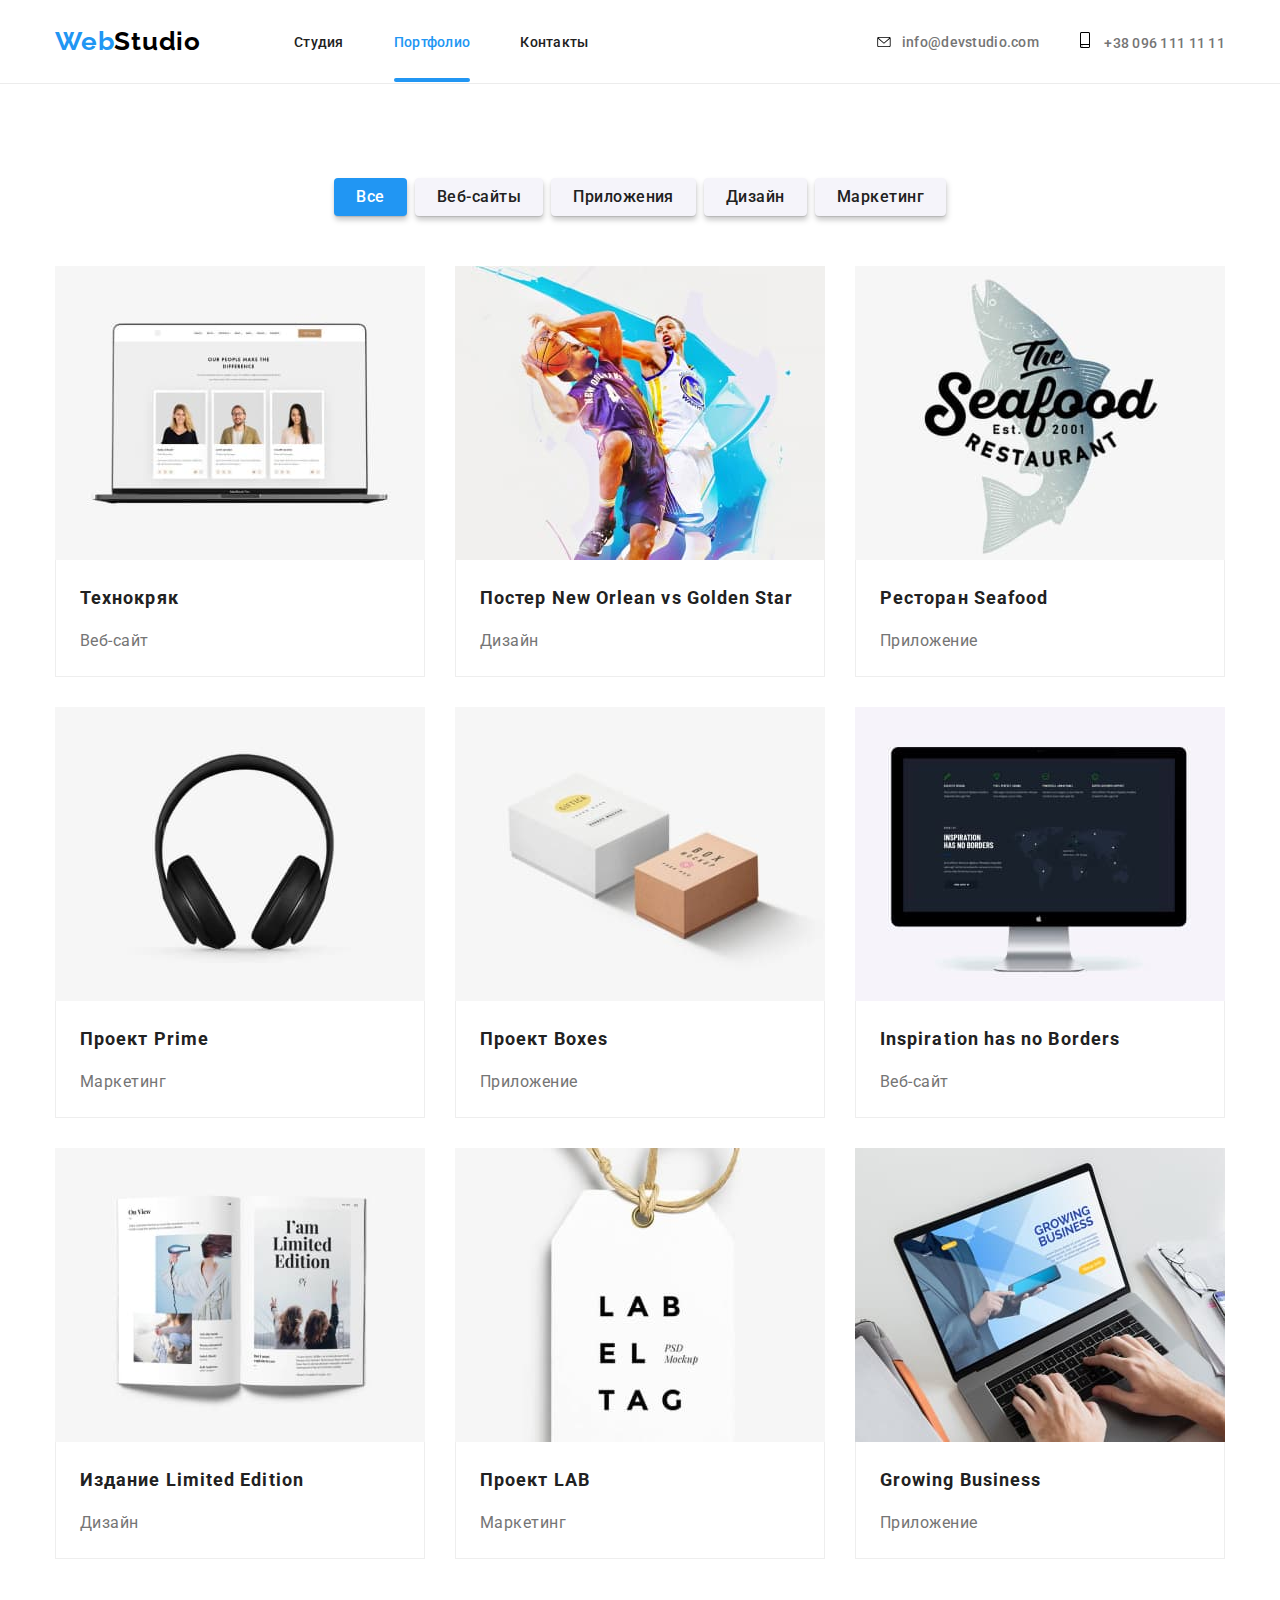
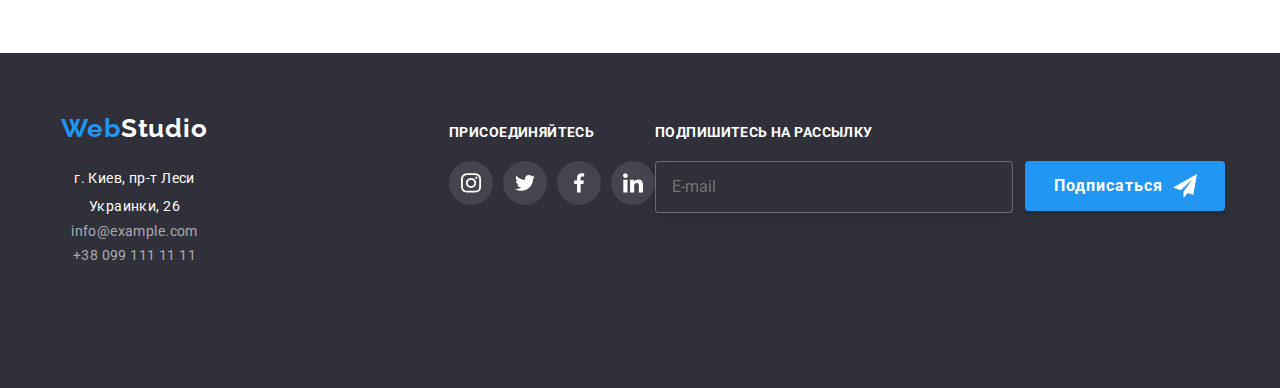
==== commit ca515c60: "end1" ====
--- a/portfolio.html
+++ b/portfolio.html
@@ -371,5 +371,6 @@
     </div>
 </div>
 </footer>
+<script src="./js/header-btn.js"></script>
 </body>
 </html>
--- a/css/main.min.css
+++ b/css/main.min.css
@@ -2,5 +2,5 @@
                      0px 1px 1px rgba(0, 0, 0, 0.14),
                       0px 2px 1px rgba(0, 0, 0, 0.2);--filters-shadow: 0px 1px 1px rgba(0, 0, 0, 0.12),
                     0px 4px 4px rgba(0, 0, 0, 0.06), 
-                    1px 4px 6px rgba(0, 0, 0, 0.16)}body{font-family:'Roboto', sans-serif;font-size:14px;font-weight:400;font-style:normal;background-color:#ffffff;color:var(--main-color)}a,input,textarea{color:currentColor}h1,h2,h3,h4,h5,h6,p,ul{padding:0;margin:0}.list{margin:0;padding:0}.list{list-style:none}.link{text-decoration:none}*,::after,::before{-webkit-box-sizing:border-box;box-sizing:border-box}.visually-hidden{position:absolute;-webkit-transform:scale(0);transform:scale(0);opacity:0}.container{max-width:480px;margin:0 auto;padding-left:15px;padding-right:15px}@media screen and (min-width: 768px){.container{max-width:768px}}@media screen and (min-width: 1200px){.container{max-width:1200px}}.header{border-bottom:1px solid #ECECEC}@media screen and (max-width: 767px){.header{padding-top:10px;padding-bottom:10px}}@media screen and (min-width: 768px){.header-container{display:-webkit-box;display:-ms-flexbox;display:flex;-webkit-box-align:center;-ms-flex-align:center;align-items:center}}.header-nav{display:-webkit-box;display:-ms-flexbox;display:flex;-webkit-box-align:center;-ms-flex-align:center;align-items:center;-webkit-box-pack:justify;-ms-flex-pack:justify;justify-content:space-between}.logo{font-family:'Raleway', sans-serif;font-weight:700;font-size:26px;line-height:1.19;letter-spacing:0.03em;border:none;color:var(--accent-color)}.logo--header{color:#000000}.header-nav__list{display:-webkit-box;display:-ms-flexbox;display:flex;-webkit-box-align:center;-ms-flex-align:center;align-items:center}@media screen and (max-width: 767px){.header-nav__list{display:none}}@media screen and (min-width: 768px){.header-nav__list{margin-left:88px}}@media screen and (min-width: 1200px){.header-nav__list{margin-left:93px}}.header-nav__list .header-nav__link--active{display:block;font-weight:500;font-size:14px;line-height:1.15;letter-spacing:0.02em;color:var(--accent-color)}@media screen and (min-width: 768px){.header-nav__list .header-nav__link--active{padding-top:32px;padding-bottom:32px}}.header-nav__list .header-nav__link--current{position:relative;color:var(--accent-color)}.header-nav__item+.header-nav__item{margin-left:50px}.header-nav__link{display:block;font-weight:500;font-size:14px;line-height:1.15;letter-spacing:0.02em;color:var(--second-title-color);-webkit-transition:color 250ms cubic-bezier(0.4, 0, 0.2, 1);transition:color 250ms cubic-bezier(0.4, 0, 0.2, 1)}@media screen and (min-width: 768px){.header-nav__link{padding-top:32px;padding-bottom:32px}}.header-nav__link:hover,.header-nav__link:focus{color:var(--accent-color)}.header-nav__link--active.header-nav__link--current::after{content:"";width:100%;height:4px;position:absolute;bottom:0px;left:0px;display:block;border-radius:4px;background:var(--accent-color);-webkit-transition:opacity 250ms cubic-bezier(0.4, 0, 0.2, 1);transition:opacity 250ms cubic-bezier(0.4, 0, 0.2, 1)}@media screen and (max-width: 767px){.connect{display:none}}@media screen and (min-width: 768px){.connect{margin-left:auto}}@media screen and (min-width: 1200px){.connect{display:-webkit-box;display:-ms-flexbox;display:flex}}.connect__item{-webkit-transition:fill 250ms cubic-bezier(0.4, 0, 0.2, 1);transition:fill 250ms cubic-bezier(0.4, 0, 0.2, 1)}@media screen and (min-width: 768px) and (max-width: 1199px){.connect__item{margin-bottom:10px}.connect__item:last-child{margin-bottom:0}}@media screen and (min-width: 1200px){.connect__item{display:-webkit-box;display:-ms-flexbox;display:flex;-webkit-box-align:center;-ms-flex-align:center;align-items:center}}.connect__item:hover,.connect__item:focus{fill:var(--accent-color)}@media screen and (min-width: 1200px){.connect__item+.connect__item{margin-left:30px}}.connect__link{display:block;margin-left:10px;font-weight:500;font-size:14px;line-height:1.15;letter-spacing:0.02em;color:var(--main-color);-webkit-transition:color 250ms cubic-bezier(0.4, 0, 0.2, 1);transition:color 250ms cubic-bezier(0.4, 0, 0.2, 1)}@media screen and (min-width: 1200px){.connect__link{padding-top:32px;padding-bottom:32px}}.connect__link:hover,.connect__link:focus{color:var(--accent-color)}.connect__icon{margin-right:10px;color:var(--main-color)}.header-btn{position:relative;display:-webkit-box;display:-ms-flexbox;display:flex;-webkit-box-align:center;-ms-flex-align:center;align-items:center;-webkit-box-pack:center;-ms-flex-pack:center;justify-content:center;border:none;fill:#000000;background-color:transparent;width:40px;height:40px;padding:0;cursor:pointer;z-index:10;-webkit-transition:fill 250ms cubic-bezier(0.4, 0, 0.2, 1);transition:fill 250ms cubic-bezier(0.4, 0, 0.2, 1)}@media screen and (min-width: 768px){.header-btn{display:none}}.header-btn:hover,.header-btn:focus{fill:var(--accent-color)}.header-btn .header-btn__icon-open{opacity:1}.header-btn.is-open .header-btn__icon-open{opacity:0}.header-btn .header-btn__icon-close{opacity:0}.header-btn.is-open .header-btn__icon-close{opacity:1}.mobile-btn{position:fixed;top:0;left:0;-webkit-transform:translateX(100%);transform:translateX(100%);background-color:#fff;width:100%;height:100%;padding:48px 40px;-webkit-transition:-webkit-transform 250ms cubic-bezier(0.4, 0, 0.2, 1);transition:-webkit-transform 250ms cubic-bezier(0.4, 0, 0.2, 1);transition:transform 250ms cubic-bezier(0.4, 0, 0.2, 1);transition:transform 250ms cubic-bezier(0.4, 0, 0.2, 1), -webkit-transform 250ms cubic-bezier(0.4, 0, 0.2, 1);display:-webkit-box;display:-ms-flexbox;display:flex;-webkit-box-orient:vertical;-webkit-box-direction:normal;-ms-flex-direction:column;flex-direction:column}.mobile-btn.is-open{-webkit-transform:translateX(0);transform:translateX(0)}.mobile-btn__item{margin-bottom:32px}.mobile-btn__item:last-child{margin-bottom:0}.mobile-btn__link{font-family:'Roboto';font-style:normal;font-weight:500;font-size:40px;line-height:1.17;letter-spacing:0.02em;color:var(--second-title-color);-webkit-transition:color 250ms cubic-bezier(0.4, 0, 0.2, 1);transition:color 250ms cubic-bezier(0.4, 0, 0.2, 1)}.mobile-btn__link:hover,.mobile-btn__link:focus{color:var(--accent-color)}.mobile-btn__link--active{font-family:'Roboto';font-style:normal;font-weight:500;font-size:40px;line-height:1.17;letter-spacing:0.02em;color:#2196F3}.mobile-btn-connect__list{margin-top:auto;margin-bottom:64px}.mobile-btn-connect__item{margin-bottom:32px}.mobile-btn-connect__item:last-child{margin-bottom:0}.mobile-btn-connect__link{font-family:'Roboto';font-style:normal;font-weight:500}.mobile-btn-connect__link--phone{font-size:34px;line-height:1.18;letter-spacing:0.02em;color:#2196F3}@media screen and (max-width: 479px){.mobile-btn-connect__link--phone{font-size:24px}}.mobile-btn-connect__link--mail{font-size:24px;line-height:1.17;letter-spacing:0.02em;color:#757575}.mobile-soc-list{display:-webkit-box;display:-ms-flexbox;display:flex;-ms-flex-wrap:wrap;flex-wrap:wrap;gap:10px}.mobile-soc-list__link{font-family:'Roboto';font-style:normal;font-weight:500;font-size:18px;line-height:1.22;letter-spacing:0.02em;color:#2196F3}.mobile-soc-list__item:not(:last-child) .mobile-soc-list__link{padding-right:10px;border-right:1px solid rgba(33,33,33,0.2)}.hero{margin:0 auto;text-align:center;background-color:var(--hero-btn-color);background-repeat:no-repeat;background-position:center;background-size:cover}@media screen and (max-width: 767px){.hero{padding:118px 0;background-image:-webkit-gradient(linear, left top, left bottom, from(var(--hero-overlay)), to(var(--hero-overlay))),url(../images/hero-mob480.jpg);background-image:linear-gradient(var(--hero-overlay), var(--hero-overlay)),url(../images/hero-mob480.jpg);background-size:480px 400px}}@media screen and (min-width: 768px){.hero{padding:118px 0;background-image:-webkit-gradient(linear, left top, left bottom, from(var(--hero-overlay)), to(var(--hero-overlay))),url(../images/hero-tab768.jpg);background-image:linear-gradient(var(--hero-overlay), var(--hero-overlay)),url(../images/hero-tab768.jpg);background-size:768px 400px}}@media screen and (min-width: 1200px){.hero{padding-top:200px;padding-bottom:200px;background-image:-webkit-gradient(linear, left top, left bottom, from(rgba(47,48,58,0.4)), to(rgba(47,48,58,0.4))),url(../images/hero-dt1600.jpg);background-image:linear-gradient(rgba(47,48,58,0.4), rgba(47,48,58,0.4)),url(../images/hero-dt1600.jpg);background-size:1600px 600px}}@media screen and (min-device-pixel-ratio: 2) and (max-width: 767px), screen and (-webkit-min-device-pixel-ratio: 2) and (max-width: 767px), screen and (min-resolution: 192dpi) and (max-width: 767px), screen and (min-resolution: 2dppx) and (max-width: 767px){.hero{background-image:url(../images/hero-mob960.jpg)}}@media screen and (min-device-pixel-ratio: 2) and (min-width: 768px), screen and (-webkit-min-device-pixel-ratio: 2) and (min-width: 768px), screen and (min-resolution: 192dpi) and (min-width: 768px), screen and (min-resolution: 2dppx) and (min-width: 768px){.hero{background-image:url(../images/hero-tab1536.jpg)}}@media screen and (min-device-pixel-ratio: 2) and (min-width: 1200px), screen and (-webkit-min-device-pixel-ratio: 2) and (min-width: 1200px), screen and (min-resolution: 192dpi) and (min-width: 1200px), screen and (min-resolution: 2dppx) and (min-width: 1200px){.hero{background-image:url(../images/hero-dt3200.jpg)}}.hero__title{margin:0 auto;margin-bottom:30px;font-family:inherit;font-weight:900;font-size:26px;line-height:1.62;letter-spacing:0.06em;text-transform:uppercase;color:var(--first-title-color)}@media screen and (min-width: 480px){.hero__title{width:360px}}@media screen and (min-width: 1200px){.hero__title{width:696px;font-size:44px;line-height:1.36}}.hero__btn{border:none;margin:0 auto;font-weight:700;font-size:16px;line-height:1.88;display:block;cursor:pointer;border-radius:4px;padding:10px 32px;min-width:200px;letter-spacing:0.06em;color:var(--first-btn-color);background-color:#2196F3;-webkit-transition:background-color 250ms cubic-bezier(0.4, 0, 0.2, 1),color 250ms cubic-bezier(0.4, 0, 0.2, 1);transition:background-color 250ms cubic-bezier(0.4, 0, 0.2, 1),color 250ms cubic-bezier(0.4, 0, 0.2, 1)}.hero__btn:hover,.hero__btn:focus{color:var(--first-btn-color);background-color:#188CE8}.backdrop{position:fixed;width:100%;height:100%;top:0px;z-index:100;background-color:rgba(0,0,0,0.2);-webkit-transition-property:opacity;transition-property:opacity;-webkit-transition-duration:250ms;transition-duration:250ms;-webkit-transition-timing-function:cubic-bezier(0.4, 0, 0.2, 1);transition-timing-function:cubic-bezier(0.4, 0, 0.2, 1)}.backdrop.is-hidden{opacity:0;visibility:hidden;pointer-events:none}.modal{position:absolute;top:50%;left:50%;-webkit-transform:translate(-50%, -50%) rotate(360deg) scale(1);transform:translate(-50%, -50%) rotate(360deg) scale(1);max-width:450px;min-height:581px;padding:40px;background-color:var(--first-title-color);-webkit-box-shadow:0px 1px 3px rgba(0,0,0,0.12),0px 1px 1px rgba(0,0,0,0.14),0px 2px 1px rgba(0,0,0,0.2);box-shadow:0px 1px 3px rgba(0,0,0,0.12),0px 1px 1px rgba(0,0,0,0.14),0px 2px 1px rgba(0,0,0,0.2);border-radius:4px;-webkit-transition:-webkit-transform 250ms cubic-bezier(0.4, 0, 0.2, 1),-webkit-box-shadow 250ms cubic-bezier(0.4, 0, 0.2, 1);transition:-webkit-transform 250ms cubic-bezier(0.4, 0, 0.2, 1),-webkit-box-shadow 250ms cubic-bezier(0.4, 0, 0.2, 1);transition:transform 250ms cubic-bezier(0.4, 0, 0.2, 1),box-shadow 250ms cubic-bezier(0.4, 0, 0.2, 1);transition:transform 250ms cubic-bezier(0.4, 0, 0.2, 1),box-shadow 250ms cubic-bezier(0.4, 0, 0.2, 1),-webkit-transform 250ms cubic-bezier(0.4, 0, 0.2, 1),-webkit-box-shadow 250ms cubic-bezier(0.4, 0, 0.2, 1)}@media screen and (min-width: 480px) and (max-width: 1199px){.modal{width:100%}}@media screen and (min-width: 1200px){.modal{width:528px}}.modal__close-btn{position:absolute;cursor:pointer;top:8px;right:8px;display:-webkit-box;display:-ms-flexbox;display:flex;-webkit-box-pack:center;-ms-flex-pack:center;justify-content:center;-webkit-box-align:center;-ms-flex-align:center;align-items:center;width:30px;height:30px;padding:0;border-radius:50%;fill:var(--second-title-color);background-color:var(--white-color);border:1px solid rgba(0,0,0,0.1);-webkit-transition:fill 250ms cubic-bezier(0.4, 0, 0.2, 1);transition:fill 250ms cubic-bezier(0.4, 0, 0.2, 1)}.modal__close-btn:hover,.modal__close-btn:focus{fill:#188CE8}.modal-form__title{margin-bottom:12px;font-weight:700;font-size:20px;line-height:1.15;text-align:center;letter-spacing:0.03em;color:var(--second-title-color)}.modal-form__group{position:relative;display:block;margin-bottom:10px}.modal-form__group:nth-last-of-type(2){margin-bottom:20px}.modal-form__group:last-of-type{display:-webkit-box;display:-ms-flexbox;display:flex;-webkit-box-align:center;-ms-flex-align:center;align-items:center;-webkit-box-pack:center;-ms-flex-pack:center;justify-content:center;margin-bottom:30px}.modal-form__tag{margin-bottom:4px;display:block;font-size:12px;line-height:1.16;letter-spacing:0.01em;color:var(--main-color)}.modal-form__input{width:100%;height:40px;padding:0;padding-left:42px;border:1px solid rgba(33,33,33,0.2);border-radius:4px;outline:transparent;-webkit-transition:border-color 250ms cubic-bezier(0.4, 0, 0.2, 1);transition:border-color 250ms cubic-bezier(0.4, 0, 0.2, 1)}.modal-form__input:hover,.modal-form__input:focus{border-color:#2196F3}.modal-form__icon{position:absolute;bottom:12px;left:15px;fill:var(--second-title-color);-webkit-transition:fill 250ms cubic-bezier(0.4, 0, 0.2, 1);transition:fill 250ms cubic-bezier(0.4, 0, 0.2, 1)}.modal-form__input:hover+.modal-form__icon,.modal-form__input:focus+.modal-form__icon{fill:#2196F3}.modal-form__textarea{padding:12px 16px;width:100%;height:120px;border:1px solid rgba(33,33,33,0.2);border-radius:4px;resize:none;outline:transparent;-webkit-transition:border 250ms cubic-bezier(0.4, 0, 0.2, 1);transition:border 250ms cubic-bezier(0.4, 0, 0.2, 1)}.modal-form__textarea:hover,.modal-form__textarea:focus{border-color:#188CE8}.modal-form__textarea::-webkit-input-placeholder{font-size:14px;line-height:1.33;letter-spacing:0.01em;color:rgba(117,117,117,0.5)}.modal-form__textarea:-ms-input-placeholder{font-size:14px;line-height:1.33;letter-spacing:0.01em;color:rgba(117,117,117,0.5)}.modal-form__textarea::-ms-input-placeholder{font-size:14px;line-height:1.33;letter-spacing:0.01em;color:rgba(117,117,117,0.5)}.modal-form__textarea::placeholder{font-size:14px;line-height:1.33;letter-spacing:0.01em;color:rgba(117,117,117,0.5)}.modal-field-checkbox__group{display:-webkit-box;display:-ms-flexbox;display:flex;-webkit-box-align:center;-ms-flex-align:center;align-items:center;-webkit-box-pack:center;-ms-flex-pack:center;justify-content:center;width:16px;height:15px;margin-right:7px;border:2px solid var(--second-title-color);border-radius:2px;-webkit-transition:background-color 250ms cubic-bezier(0.4, 0, 0.2, 1),border 250ms cubic-bezier(0.4, 0, 0.2, 1);transition:background-color 250ms cubic-bezier(0.4, 0, 0.2, 1),border 250ms cubic-bezier(0.4, 0, 0.2, 1)}.modal-field-checkbox:checked+.modal-field-checkbox__group{border-color:transparent;background-color:#188CE8}.modal-field-checkbox__icon{fill:var(--first-title-color)}.modal-field-checkbox__agreement{display:inline-block;font-size:14px;line-height:1.71;letter-spacing:0.03em;color:var(--main-color)}@media screen and (max-width: 1199px){.modal-field-checkbox__agreement{font-size:12px}}.modal-field-checkbox__rules{display:inline-block;-webkit-text-decoration-line:underline;text-decoration-line:underline;text-underline-position:under;color:var(--accent-color)}.modal-form__btn-send-modal{display:block;margin:0 auto;padding:10px 55px 10px 56px;min-height:50px;min-width:200px;cursor:pointer;border:none;font-weight:700;font-size:16px;line-height:1.87;letter-spacing:0.06em;text-align:center;color:var(--first-title-color);background-color:var(--accent-color);-webkit-box-shadow:0px 4px 4px rgba(0,0,0,0.15);box-shadow:0px 4px 4px rgba(0,0,0,0.15);outline:rgba(0,0,0,0);border-radius:4px;-webkit-transition:background-color 250ms cubic-bezier(0.4, 0, 0.2, 1),color 250ms cubic-bezier(0.4, 0, 0.2, 1);transition:background-color 250ms cubic-bezier(0.4, 0, 0.2, 1),color 250ms cubic-bezier(0.4, 0, 0.2, 1)}.modal-form__btn-send-modal:hover,.modal-form__btn-send-modal:focus{color:var(--first-btn-color);background-color:#188CE8}img{display:block;max-width:100%;height:auto;width:100%}.section{padding-bottom:0}@media screen and (max-width: 1199px){.section{padding-top:60px;padding-bottom:60px;margin-left:auto;margin-right:auto}}@media screen and (min-width: 1200px){.section{padding-top:94px}}@media screen and (min-width: 768px){.specifics__list{display:-webkit-box;display:-ms-flexbox;display:flex;-ms-flex-wrap:wrap;flex-wrap:wrap;gap:30px}}.specifics-soc{display:-webkit-box;display:-ms-flexbox;display:flex;height:120px;margin-bottom:30px;-webkit-box-align:center;-ms-flex-align:center;align-items:center;-webkit-box-pack:center;-ms-flex-pack:center;justify-content:center;background-color:#F5F4FA;border-radius:4px}.specifics-title{margin-bottom:10px;font-weight:700;line-height:1.14;letter-spacing:0.03em;text-transform:uppercase;text-align:center;color:var(--second-title-color)}@media screen and (min-width: 768px){.specifics-title{text-align:left}}.specifics-title__about{line-height:1.71;letter-spacing:0.03em;color:var(--main-color)}@media screen and (max-width: 767px){.specifics__item{margin-bottom:30px}.specifics__item:last-child{margin-bottom:0}}@media screen and (min-width: 768px){.specifics__item{-ms-flex-preferred-size:354px;flex-basis:354px}}@media screen and (min-width: 1200px){.specifics__item{-ms-flex-preferred-size:270px;flex-basis:270px}}.about{padding-bottom:94px}@media screen and (max-width: 1199px){.about{padding-top:0;padding-bottom:0}}.about__title{margin-top:0;margin-bottom:50px;padding-top:0;font-weight:700;font-size:36px;line-height:1.17;text-align:center;letter-spacing:0.03em;color:var(--second-title-color)}@media screen and (max-width: 1199px){.about__title{display:none}}.about__list{display:-webkit-box;display:-ms-flexbox;display:flex}@media screen and (max-width: 1199px){.about__list{display:none}}.about__item-1{margin-left:0}.over--about__item{position:relative;overflow:hidden}.about__over{position:absolute;bottom:0;left:0;width:100%;height:70px;background-color:rgba(47,48,58,0.8)}.about__text{padding-top:27px;padding-bottom:27px;margin:0;display:-webkit-box;display:-ms-flexbox;display:flex;-webkit-box-align:center;-ms-flex-align:center;align-items:center;-webkit-box-pack:center;-ms-flex-pack:center;justify-content:center;font-weight:700;font-size:14px;line-height:1.14;text-align:center;letter-spacing:0.03em;text-transform:uppercase;color:var(--first-title-color)}.about__item{margin-left:30px}.teames{background-color:var(--teames-bg-color)}@media screen and (min-width: 1200px){.teames{padding-bottom:94px}}.teames__title{margin-bottom:30px;font-weight:700;font-size:28px;line-height:1.17;text-align:center;letter-spacing:0.03em;color:var(--second-title-color)}@media screen and (min-width: 1200px){.teames__title{font-size:36px}}.teames-list{display:-webkit-box;display:-ms-flexbox;display:flex;-ms-flex-wrap:wrap;flex-wrap:wrap}@media screen and (min-width: 768px){.teames-list{display:-webkit-box;display:-ms-flexbox;display:flex;-ms-flex-wrap:wrap;flex-wrap:wrap;gap:30px}}.teames-list__item-1{width:100%;background:var(--first-title-color);-webkit-box-shadow:var(--card-shadow);box-shadow:var(--card-shadow);border-radius:0px 0px 4px 4px}@media screen and (max-width: 767px){.teames-list__item-1{margin-bottom:30px}.teames-list__item-1:last-child{margin-bottom:0}}@media screen and (min-width: 768px){.teames-list__item-1{max-width:768px;-ms-flex-preferred-size:calc((100% - 30px)/2);flex-basis:calc((100% - 30px)/2)}}@media screen and (min-width: 1200px){.teames-list__item-1{max-width:1200px;-ms-flex-preferred-size:calc((100% - 90px)/4);flex-basis:calc((100% - 90px)/4)}}.border-teames{margin-top:30px;margin-bottom:30px}.border-teames__names{padding-bottom:10px;font-weight:500;font-size:16px;line-height:1.19;text-align:center;letter-spacing:0.03em;color:var(--second-title-color)}.border-teames__proffesion{padding-bottom:16px;font-weight:400;font-size:16px;line-height:1.19;text-align:center;letter-spacing:0.03em;color:var(--main-color)}.teames-soc-list{display:-webkit-box;display:-ms-flexbox;display:flex;-webkit-box-pack:center;-ms-flex-pack:center;justify-content:center;-webkit-box-align:center;-ms-flex-align:center;align-items:center}.teames-soc-list__item+.teames-soc-list__item{margin-left:10px}.teames-soc-list__link{width:44px;height:44px;background-color:transparent;border-radius:50%;display:-webkit-box;display:-ms-flexbox;display:flex;-webkit-box-pack:center;-ms-flex-pack:center;justify-content:center;-webkit-box-align:center;-ms-flex-align:center;align-items:center;-webkit-transition:background-color 250ms cubic-bezier(0.4, 0, 0.2, 1),fill 250ms cubic-bezier(0.4, 0, 0.2, 1);transition:background-color 250ms cubic-bezier(0.4, 0, 0.2, 1),fill 250ms cubic-bezier(0.4, 0, 0.2, 1)}.teames-soc-list__link:hover,.teames-soc-list__link:focus{background-color:#2196F3}.teames-soc-list__icon{fill:#AFB1B8;-webkit-transition:fill 250ms cubic-bezier(0.4, 0, 0.2, 1);transition:fill 250ms cubic-bezier(0.4, 0, 0.2, 1)}.teames-soc-list__link:hover .teames-soc-list__icon,.teames-soc-list__link:focus .teames-soc-list__icon{fill:#FFFFFF}.teames-list__item{width:100%;background:var(--first-title-color);-webkit-box-shadow:var(--card-shadow);box-shadow:var(--card-shadow);border-radius:0px 0px 4px 4px}@media screen and (max-width: 767px){.teames-list__item{margin-bottom:30px}.teames-list__item:last-child{margin-bottom:0}}@media screen and (min-width: 768px){.teames-list__item{max-width:768px;-ms-flex-preferred-size:calc((100% - 30px)/2);flex-basis:calc((100% - 30px)/2)}}@media screen and (min-width: 1200px){.teames-list__item{max-width:1200px;-ms-flex-preferred-size:calc((100% - 90px)/4);flex-basis:calc((100% - 90px)/4)}}@media screen and (min-width: 1200px){.regular-clientes{padding-bottom:94px}}.regular-clientes__title{display:-webkit-box;display:-ms-flexbox;display:flex;-webkit-box-pack:center;-ms-flex-pack:center;justify-content:center;margin-top:0;margin-bottom:30px;font-weight:700;font-size:28px;line-height:1.17;text-align:center;letter-spacing:0.03em;color:var(--second-title-color)}.regular-clientes-list{display:-webkit-box;display:-ms-flexbox;display:flex;-webkit-box-align:center;-ms-flex-align:center;align-items:center;-webkit-box-pack:center;-ms-flex-pack:center;justify-content:center;margin:0 auto;-ms-flex-wrap:wrap;flex-wrap:wrap;gap:30px}.regular-clientes-list__item{display:-webkit-box;display:-ms-flexbox;display:flex;-webkit-box-align:center;-ms-flex-align:center;align-items:center;-webkit-box-pack:center;-ms-flex-pack:center;justify-content:center;padding:16px;background-color:transparent;border:1px solid #AFB1B8;border-radius:4px;-webkit-transition:border 250ms cubic-bezier(0.4, 0, 0.2, 1),fill 250ms cubic-bezier(0.4, 0, 0.2, 1);transition:border 250ms cubic-bezier(0.4, 0, 0.2, 1),fill 250ms cubic-bezier(0.4, 0, 0.2, 1)}@media screen and (max-width: 767px){.regular-clientes-list__item{-ms-flex-preferred-size:calc((100% - 30px)/2);flex-basis:calc((100% - 30px)/2);padding:12px}}@media screen and (min-width: 768px){.regular-clientes-list__item{-ms-flex-preferred-size:calc((100% - 60px)/3);flex-basis:calc((100% - 60px)/3)}}@media screen and (min-width: 1200px){.regular-clientes-list__item{-ms-flex-preferred-size:calc((100% - 150px)/6);flex-basis:calc((100% - 150px)/6)}}.regular-clientes-list__item:hover,.regular-clientes-list__item:focus{border:1px solid #2196F3}.regular-clientes-list__link{display:-webkit-box;display:-ms-flexbox;display:flex;-webkit-box-pack:center;-ms-flex-pack:center;justify-content:center;-webkit-box-align:center;-ms-flex-align:center;align-items:center}.regular-clientes-list__icon{display:-webkit-box;display:-ms-flexbox;display:flex;-webkit-box-align:center;-ms-flex-align:center;align-items:center;fill:#AFB1B8;-webkit-transition:fill 250ms cubic-bezier(0.4, 0, 0.2, 1);transition:fill 250ms cubic-bezier(0.4, 0, 0.2, 1)}.regular-clientes-list__link:hover .regular-clientes-list__icon,.regular-clientes-list__link:focus .regular-clientes-list__icon{fill:#2196F3}.footer{padding-top:60px;padding-bottom:60px;background-color:#2F303A}.footer-container{-webkit-box-pack:start;-ms-flex-pack:start;justify-content:flex-start;-webkit-box-align:baseline;-ms-flex-align:baseline;align-items:baseline}@media screen and (min-width: 1200px){.footer-container{display:-webkit-box;display:-ms-flexbox;display:flex}}.footer-adress-soc{margin-bottom:60px}@media screen and (min-width: 768px){.footer-adress-soc{max-width:768px;display:-webkit-box;display:-ms-flexbox;display:flex}}.adress{text-align:center;margin-bottom:60px;color:var(--first-title-color)}@media screen and (min-width: 768px){.adress{max-width:768px;-webkit-box-pack:center;-ms-flex-pack:center;justify-content:center;-webkit-box-align:center;-ms-flex-align:center;align-items:center}}@media screen and (min-width: 1200px){.adress{margin-right:70px}}.logo--footer{margin-bottom:20px;color:var(--first-title-color)}@media screen and (max-width: 1199px){.logo--footer{-webkit-box-pack:center;-ms-flex-pack:center;justify-content:center;-webkit-box-align:center;-ms-flex-align:center;align-items:center}}.footer-adress{margin-top:20px;font-style:normal}@media screen and (max-width: 1199px){.footer-adress-list__item{margin-bottom:9px}}.footer-adress-list__link-1{font-size:14px;line-height:2;letter-spacing:0.03em;color:var(--first-title-color)}.footer-adress-list__link{font-size:14px;line-height:1.71;letter-spacing:0.03em;color:rgba(255,255,255,0.6)}.footer-soc{margin-left:auto}@media screen and (min-width: 768px){.footer-soc{margin:0 auto}}.footer-soc__title{margin-top:0;margin-bottom:20px;font-weight:700;font-size:14px;line-height:1.14;letter-spacing:0.03em;text-transform:uppercase;color:var(--first-title-color)}@media screen and (max-width: 1199px){.footer-soc__title{text-align:center}}.footer-soc-list{display:-webkit-box;display:-ms-flexbox;display:flex;gap:10px}@media screen and (max-width: 767px){.footer-soc-list{-webkit-box-pack:center;-ms-flex-pack:center;justify-content:center;-webkit-box-align:center;-ms-flex-align:center;align-items:center}}.footer-soc-list__item+.footer-soc-list__item{display:-webkit-box;display:-ms-flexbox;display:flex;-webkit-box-align:baseline;-ms-flex-align:baseline;align-items:baseline}.footer-soc-list__link{width:44px;height:44px;background-color:transparent;border-radius:50%;display:-webkit-box;display:-ms-flexbox;display:flex;-webkit-box-pack:center;-ms-flex-pack:center;justify-content:center;-webkit-box-align:center;-ms-flex-align:center;align-items:center;background-color:rgba(255,255,255,0.1);-webkit-transition:background-color 250ms cubic-bezier(0.4, 0, 0.2, 1),fill 250ms cubic-bezier(0.4, 0, 0.2, 1);transition:background-color 250ms cubic-bezier(0.4, 0, 0.2, 1),fill 250ms cubic-bezier(0.4, 0, 0.2, 1)}.footer-soc-list__link:hover,.footer-soc-list__link:focus{background-color:var(--accent-color)}.footer-soc-list__icon{fill:var(--first-title-color);-webkit-transition:fill 250ms cubic-bezier(0.4, 0, 0.2, 1);transition:fill 250ms cubic-bezier(0.4, 0, 0.2, 1)}.footer-soc-list__link:hover .footer-soc-list__icon,.footer-soc-list__link:focus .footer-soc-list__icon{fill:var(--first-title-color)}.footer-subscribe{margin:0 auto}@media screen and (min-width: 1200px){.footer-subscribe{margin-left:auto}}.footer-subscribe__title{margin-top:0;margin-bottom:20px;font-weight:700;font-size:14px;line-height:1.14;letter-spacing:0.03em;text-transform:uppercase;color:var(--first-title-color)}@media screen and (max-width: 1199px){.footer-subscribe__title{text-align:center}}@media screen and (max-width: 1199px){.footer-subscribe-form{text-align:center;margin:0 auto}}@media screen and (min-width: 1200px){.footer-subscribe-form{display:-webkit-box;display:-ms-flexbox;display:flex;margin-left:auto}}.footer-subscribe-form__mail{width:100%;max-width:450px;margin-bottom:20px;padding-left:16px;padding-top:15px;padding-bottom:15px;font-size:16px;line-height:1.25;border:1px solid rgba(255,255,255,0.3);-webkit-filter:drop-shadow(0px 4px 4px rgba(0,0,0,0.15));filter:drop-shadow(0px 4px 4px rgba(0,0,0,0.15));border-radius:4px;background-color:#2f303a;outline:none;color:rgba(255,255,255,0.6);-webkit-transition:border-color 250ms cubic-bezier(0.4, 0, 0.2, 1);transition:border-color 250ms cubic-bezier(0.4, 0, 0.2, 1)}@media screen and (min-width: 480px){.footer-subscribe-form__mail{max-width:768px;display:block;margin:0 auto;margin-bottom:20px}}@media screen and (min-width: 480px){.footer-subscribe-form__mail{width:450px}}@media screen and (min-width: 1200px){.footer-subscribe-form__mail{width:358px}}.footer-subscribe-form__btn--send{padding:10px 28px;position:relative;padding:10px 62px 10px 29px;min-width:200px;height:50px;line-height:1.87;letter-spacing:0.06em;display:-webkit-box;display:-ms-flexbox;display:flex;-webkit-box-align:center;-ms-flex-align:center;align-items:center;-webkit-box-pack:center;-ms-flex-pack:center;justify-content:center;border:none;cursor:pointer;font-weight:700;font-size:16px;color:var(--first-title-color);background-color:var(--accent-color);outline:rgba(0,0,0,0);-webkit-box-shadow:0px 4px 4px rgba(0,0,0,0.15);box-shadow:0px 4px 4px rgba(0,0,0,0.15);border-radius:4px;-webkit-transition:background-color 250ms cubic-bezier(0.4, 0, 0.2, 1),-webkit-box-shadow 250ms cubic-bezier(0.4, 0, 0.2, 1);transition:background-color 250ms cubic-bezier(0.4, 0, 0.2, 1),-webkit-box-shadow 250ms cubic-bezier(0.4, 0, 0.2, 1);transition:background-color 250ms cubic-bezier(0.4, 0, 0.2, 1),box-shadow 250ms cubic-bezier(0.4, 0, 0.2, 1);transition:background-color 250ms cubic-bezier(0.4, 0, 0.2, 1),box-shadow 250ms cubic-bezier(0.4, 0, 0.2, 1),-webkit-box-shadow 250ms cubic-bezier(0.4, 0, 0.2, 1)}@media screen and (max-width: 1199px){.footer-subscribe-form__btn--send{margin:0 auto}}@media screen and (min-width: 1200px){.footer-subscribe-form__btn--send{margin-left:12px}}.footer-subscribe-form__btn--send:hover,.footer-subscribe-form__btn--send:focus{background-color:var(--accent-color)}.footer-subscribe-form__icon{position:absolute;right:28px}.filter{margin-bottom:50px;-webkit-box-pack:center;-ms-flex-pack:center;justify-content:center;display:-webkit-box;display:-ms-flexbox;display:flex}@media screen and (max-width: 480px){.filter{display:-webkit-box;display:-ms-flexbox;display:flex;-ms-flex-wrap:wrap;flex-wrap:wrap;-webkit-box-pack:start;-ms-flex-pack:start;justify-content:start}}@media screen and (max-width: 480px){.filter__item{margin-bottom:15px}}.filter__item:not(:last-child){margin-right:8px}.filter__btn--active{min-width:73px;padding:6px 22px;display:inline-block;background:#F5F4FA;border-radius:4px;font-weight:500;font-size:16px;line-height:1.62;text-align:center;cursor:pointer;border:none;letter-spacing:0.03em;color:var(--first-title-color);background-color:var(--accent-color);-webkit-box-shadow:var(--filters-shadow);box-shadow:var(--filters-shadow);-webkit-transition:background-color 250ms cubic-bezier(0.4, 0, 0.2, 1),color 250ms cubic-bezier(0.4, 0, 0.2, 1),-webkit-box-shadow 250ms cubic-bezier(0.4, 0, 0.2, 1);transition:background-color 250ms cubic-bezier(0.4, 0, 0.2, 1),color 250ms cubic-bezier(0.4, 0, 0.2, 1),-webkit-box-shadow 250ms cubic-bezier(0.4, 0, 0.2, 1);transition:background-color 250ms cubic-bezier(0.4, 0, 0.2, 1),color 250ms cubic-bezier(0.4, 0, 0.2, 1),box-shadow 250ms cubic-bezier(0.4, 0, 0.2, 1);transition:background-color 250ms cubic-bezier(0.4, 0, 0.2, 1),color 250ms cubic-bezier(0.4, 0, 0.2, 1),box-shadow 250ms cubic-bezier(0.4, 0, 0.2, 1),-webkit-box-shadow 250ms cubic-bezier(0.4, 0, 0.2, 1)}.filter__btn--active:hover,.filter__btn--active:focus{color:var(--second-title-color)}.filter__btn{min-width:73px;display:inline-block;padding:6px 22px;background:#F5F4FA;border-radius:4px;font-weight:500;font-size:16px;line-height:1.62;text-align:center;cursor:pointer;border:none;letter-spacing:0.03em;color:var(--second-title-color);-webkit-box-shadow:var(--filters-shadow);box-shadow:var(--filters-shadow);-webkit-transition:background-color 250ms cubic-bezier(0.4, 0, 0.2, 1),color 250ms cubic-bezier(0.4, 0, 0.2, 1),-webkit-box-shadow 250ms cubic-bezier(0.4, 0, 0.2, 1);transition:background-color 250ms cubic-bezier(0.4, 0, 0.2, 1),color 250ms cubic-bezier(0.4, 0, 0.2, 1),-webkit-box-shadow 250ms cubic-bezier(0.4, 0, 0.2, 1);transition:background-color 250ms cubic-bezier(0.4, 0, 0.2, 1),color 250ms cubic-bezier(0.4, 0, 0.2, 1),box-shadow 250ms cubic-bezier(0.4, 0, 0.2, 1);transition:background-color 250ms cubic-bezier(0.4, 0, 0.2, 1),color 250ms cubic-bezier(0.4, 0, 0.2, 1),box-shadow 250ms cubic-bezier(0.4, 0, 0.2, 1),-webkit-box-shadow 250ms cubic-bezier(0.4, 0, 0.2, 1)}.filter__btn:hover,.filter__btn:focus{color:var(--first-title-color);background-color:var(--accent-color)}@media screen and (min-width: 1200px){.portfolio-section{padding-bottom:94px}}.project-list{display:-webkit-box;display:-ms-flexbox;display:flex;-ms-flex-wrap:wrap;flex-wrap:wrap;gap:30px}@media screen and (max-width: 767px){.project-list{display:block}}.project-list__item{display:-webkit-box;display:-ms-flexbox;display:flex;-webkit-box-orient:vertical;-webkit-box-direction:normal;-ms-flex-direction:column;flex-direction:column;background:#FFFFFF;-webkit-transition:-webkit-box-shadow 250ms cubic-bezier(0.4, 0, 0.2, 1);transition:-webkit-box-shadow 250ms cubic-bezier(0.4, 0, 0.2, 1);transition:box-shadow 250ms cubic-bezier(0.4, 0, 0.2, 1);transition:box-shadow 250ms cubic-bezier(0.4, 0, 0.2, 1), -webkit-box-shadow 250ms cubic-bezier(0.4, 0, 0.2, 1)}@media screen and (max-width: 767px){.project-list__item{margin-bottom:30px}}@media screen and (min-width: 768px){.project-list__item{-ms-flex-preferred-size:calc((100% - 30px)/2);flex-basis:calc((100% - 30px)/2)}}@media screen and (min-width: 1200px){.project-list__item{-ms-flex-preferred-size:calc((100% - 60px)/3);flex-basis:calc((100% - 60px)/3)}}.project-list__item:hover,.project-list__item:focus{-webkit-box-shadow:0px 1px 1px rgba(0,0,0,0.12),0px 4px 4px rgba(0,0,0,0.06),1px 4px 6px rgba(0,0,0,0.16);box-shadow:0px 1px 1px rgba(0,0,0,0.12),0px 4px 4px rgba(0,0,0,0.06),1px 4px 6px rgba(0,0,0,0.16)}.over--project-list__item{position:relative;overflow:hidden}.project-over{position:absolute;top:0;left:0;background-color:var(--accent-color);-webkit-transform:translateY(101%);transform:translateY(101%)}@media screen and (min-width: 320px){.project-over{display:-webkit-box;display:-ms-flexbox;display:flex;-webkit-box-align:center;-ms-flex-align:center;align-items:center;width:100%;height:100%;padding:10px;font-size:18px}}.project-list__item:hover .project-over,.project-list__item:focus .project-over{-webkit-transform:translateY(0);transform:translateY(0);-webkit-transition:-webkit-transform 250ms ease;transition:-webkit-transform 250ms ease;transition:transform 250ms ease;transition:transform 250ms ease, -webkit-transform 250ms ease}.project-over__text{padding:63px 24px;display:-webkit-box;display:-ms-flexbox;display:flex;-webkit-box-align:center;-ms-flex-align:center;align-items:center;-webkit-box-pack:center;-ms-flex-pack:center;justify-content:center;color:var(--first-title-color);font-size:16px;line-height:1.56;letter-spacing:0.03em}@media screen and (min-width: 480px){.project-over__text{display:-webkit-box;display:-ms-flexbox;display:flex;-webkit-box-align:center;-ms-flex-align:center;align-items:center;padding:77px 24px;font-size:18px}}.border{padding:20px 24px;text-align:left;border:1px solid #EEEEEE;border-top:none;-webkit-box-flex:1;-ms-flex-positive:1;flex-grow:1}.border__title{margin-top:0;margin-bottom:10px;font-weight:700;font-size:18px;line-height:2.00;letter-spacing:0.06em;color:var(--second-title-color)}@media screen and (max-width: 1199px){.border__title{margin-bottom:4px}}.border__about{font-weight:400;font-size:16px;line-height:1.88;letter-spacing:0.03em;color:var(--main-color)}
+                    1px 4px 6px rgba(0, 0, 0, 0.16)}body{font-family:'Roboto', sans-serif;font-size:14px;font-weight:400;font-style:normal;background-color:#ffffff;color:var(--main-color)}a,input,textarea{color:currentColor}h1,h2,h3,h4,h5,h6,p,ul{padding:0;margin:0}.list{margin:0;padding:0}.list{list-style:none}.link{text-decoration:none}*,::after,::before{-webkit-box-sizing:border-box;box-sizing:border-box}.visually-hidden{position:absolute;-webkit-transform:scale(0);transform:scale(0);opacity:0}.container{max-width:480px;margin:0 auto;padding-left:15px;padding-right:15px}@media screen and (min-width: 768px){.container{max-width:768px}}@media screen and (min-width: 1200px){.container{max-width:1200px}}.header{border-bottom:1px solid #ECECEC}@media screen and (max-width: 767px){.header{padding-top:10px;padding-bottom:10px}}@media screen and (min-width: 768px){.header-container{display:-webkit-box;display:-ms-flexbox;display:flex;-webkit-box-align:center;-ms-flex-align:center;align-items:center}}.header-nav{display:-webkit-box;display:-ms-flexbox;display:flex;-webkit-box-align:center;-ms-flex-align:center;align-items:center;-webkit-box-pack:justify;-ms-flex-pack:justify;justify-content:space-between}.logo{font-family:'Raleway', sans-serif;font-weight:700;font-size:26px;line-height:1.19;letter-spacing:0.03em;border:none;color:var(--accent-color)}.logo--header{color:#000000}.header-nav__list{display:-webkit-box;display:-ms-flexbox;display:flex;-webkit-box-align:center;-ms-flex-align:center;align-items:center}@media screen and (max-width: 767px){.header-nav__list{display:none}}@media screen and (min-width: 768px){.header-nav__list{margin-left:88px}}@media screen and (min-width: 1200px){.header-nav__list{margin-left:93px}}.header-nav__list .header-nav__link--active{display:block;font-weight:500;font-size:14px;line-height:1.15;letter-spacing:0.02em;color:var(--accent-color)}@media screen and (min-width: 768px){.header-nav__list .header-nav__link--active{padding-top:32px;padding-bottom:32px}}.header-nav__list .header-nav__link--current{position:relative;color:var(--accent-color)}.header-nav__item+.header-nav__item{margin-left:50px}.header-nav__link{display:block;font-weight:500;font-size:14px;line-height:1.15;letter-spacing:0.02em;color:var(--second-title-color);-webkit-transition:color 250ms cubic-bezier(0.4, 0, 0.2, 1);transition:color 250ms cubic-bezier(0.4, 0, 0.2, 1)}@media screen and (min-width: 768px){.header-nav__link{padding-top:32px;padding-bottom:32px}}.header-nav__link:hover,.header-nav__link:focus{color:var(--accent-color)}.header-nav__link--active.header-nav__link--current::after{content:"";width:100%;height:4px;position:absolute;bottom:0px;left:0px;display:block;border-radius:4px;background:var(--accent-color);-webkit-transition:opacity 250ms cubic-bezier(0.4, 0, 0.2, 1);transition:opacity 250ms cubic-bezier(0.4, 0, 0.2, 1)}@media screen and (max-width: 767px){.connect{display:none}}@media screen and (min-width: 768px){.connect{margin-left:auto}}@media screen and (min-width: 1200px){.connect{display:-webkit-box;display:-ms-flexbox;display:flex}}.connect__item{-webkit-transition:fill 250ms cubic-bezier(0.4, 0, 0.2, 1);transition:fill 250ms cubic-bezier(0.4, 0, 0.2, 1)}@media screen and (min-width: 768px) and (max-width: 1199px){.connect__item{margin-bottom:10px}.connect__item:last-child{margin-bottom:0}}@media screen and (min-width: 1200px){.connect__item{display:-webkit-box;display:-ms-flexbox;display:flex;-webkit-box-align:center;-ms-flex-align:center;align-items:center}}.connect__item:hover,.connect__item:focus{fill:var(--accent-color)}@media screen and (min-width: 1200px){.connect__item+.connect__item{margin-left:30px}}.connect__link{display:block;margin-left:10px;font-weight:500;font-size:14px;line-height:1.15;letter-spacing:0.02em;color:var(--main-color);-webkit-transition:color 250ms cubic-bezier(0.4, 0, 0.2, 1);transition:color 250ms cubic-bezier(0.4, 0, 0.2, 1)}@media screen and (min-width: 1200px){.connect__link{padding-top:32px;padding-bottom:32px}}.connect__link:hover,.connect__link:focus{color:var(--accent-color)}.connect__icon{margin-right:10px;color:var(--main-color)}.header-btn{position:relative;display:-webkit-box;display:-ms-flexbox;display:flex;-webkit-box-align:center;-ms-flex-align:center;align-items:center;-webkit-box-pack:center;-ms-flex-pack:center;justify-content:center;border:none;fill:#000000;background-color:transparent;width:40px;height:40px;padding:0;cursor:pointer;z-index:10;-webkit-transition:fill 250ms cubic-bezier(0.4, 0, 0.2, 1);transition:fill 250ms cubic-bezier(0.4, 0, 0.2, 1)}@media screen and (min-width: 768px){.header-btn{display:none}}.header-btn:hover,.header-btn:focus{fill:var(--accent-color)}.header-btn .header-btn__icon-open{opacity:1}.header-btn.is-open .header-btn__icon-open{opacity:0}.header-btn .header-btn__icon-close{opacity:0}.header-btn.is-open .header-btn__icon-close{opacity:1}.mobile-btn{position:fixed;top:0;left:0;-webkit-transform:translateX(100%);transform:translateX(100%);background-color:#fff;width:100%;height:100%;padding:48px 40px;-webkit-transition:-webkit-transform 250ms cubic-bezier(0.4, 0, 0.2, 1);transition:-webkit-transform 250ms cubic-bezier(0.4, 0, 0.2, 1);transition:transform 250ms cubic-bezier(0.4, 0, 0.2, 1);transition:transform 250ms cubic-bezier(0.4, 0, 0.2, 1), -webkit-transform 250ms cubic-bezier(0.4, 0, 0.2, 1);display:-webkit-box;display:-ms-flexbox;display:flex;-webkit-box-orient:vertical;-webkit-box-direction:normal;-ms-flex-direction:column;flex-direction:column}.mobile-btn.is-open{-webkit-transform:translateX(0);transform:translateX(0)}.mobile-btn__item{margin-bottom:32px}.mobile-btn__item:last-child{margin-bottom:0}.mobile-btn__link{font-family:'Roboto';font-style:normal;font-weight:500;font-size:40px;line-height:1.17;letter-spacing:0.02em;color:var(--second-title-color);-webkit-transition:color 250ms cubic-bezier(0.4, 0, 0.2, 1);transition:color 250ms cubic-bezier(0.4, 0, 0.2, 1)}.mobile-btn__link:hover,.mobile-btn__link:focus{color:var(--accent-color)}.mobile-btn__link--active{font-family:'Roboto';font-style:normal;font-weight:500;font-size:40px;line-height:1.17;letter-spacing:0.02em;color:#2196F3}.mobile-btn-connect__list{margin-top:auto;margin-bottom:64px}.mobile-btn-connect__item{margin-bottom:32px}.mobile-btn-connect__item:last-child{margin-bottom:0}.mobile-btn-connect__link{font-family:'Roboto';font-style:normal;font-weight:500}.mobile-btn-connect__link--phone{font-size:34px;line-height:1.18;letter-spacing:0.02em;color:#2196F3}@media screen and (max-width: 479px){.mobile-btn-connect__link--phone{font-size:24px}}.mobile-btn-connect__link--mail{font-size:24px;line-height:1.17;letter-spacing:0.02em;color:#757575}.mobile-soc-list{display:-webkit-box;display:-ms-flexbox;display:flex;-ms-flex-wrap:wrap;flex-wrap:wrap;gap:10px}.mobile-soc-list__link{font-family:'Roboto';font-style:normal;font-weight:500;font-size:18px;line-height:1.22;letter-spacing:0.02em;color:#2196F3}.mobile-soc-list__item:not(:last-child) .mobile-soc-list__link{padding-right:10px;border-right:1px solid rgba(33,33,33,0.2)}.hero{max-width:1600px;margin:0 auto;text-align:center;background-color:var(--hero-btn-color);background-repeat:no-repeat;background-position:center;background-size:cover}@media screen and (max-width: 767px){.hero{padding:118px 0;background-image:-webkit-gradient(linear, left top, left bottom, from(var(--hero-overlay)), to(var(--hero-overlay))),url(../images/hero-mob480.jpg);background-image:linear-gradient(var(--hero-overlay), var(--hero-overlay)),url(../images/hero-mob480.jpg)}}@media screen and (min-width: 768px){.hero{padding:118px 0;background-image:-webkit-gradient(linear, left top, left bottom, from(var(--hero-overlay)), to(var(--hero-overlay))),url(../images/hero-tab768.jpg);background-image:linear-gradient(var(--hero-overlay), var(--hero-overlay)),url(../images/hero-tab768.jpg)}}@media screen and (min-width: 1200px){.hero{padding-top:200px;padding-bottom:200px;background-image:-webkit-gradient(linear, left top, left bottom, from(rgba(47,48,58,0.4)), to(rgba(47,48,58,0.4))),url(../images/hero-dt1600.jpg);background-image:linear-gradient(rgba(47,48,58,0.4), rgba(47,48,58,0.4)),url(../images/hero-dt1600.jpg)}}@media screen and (min-device-pixel-ratio: 2) and (max-width: 767px), screen and (-webkit-min-device-pixel-ratio: 2) and (max-width: 767px), screen and (min-resolution: 192dpi) and (max-width: 767px), screen and (min-resolution: 2dppx) and (max-width: 767px){.hero{background-image:-webkit-gradient(linear, left top, left bottom, from(var(--hero-overlay)), to(var(--hero-overlay))),url(../images/hero-mob960.jpg);background-image:linear-gradient(var(--hero-overlay), var(--hero-overlay)),url(../images/hero-mob960.jpg)}}@media screen and (min-device-pixel-ratio: 2) and (min-width: 768px), screen and (-webkit-min-device-pixel-ratio: 2) and (min-width: 768px), screen and (min-resolution: 192dpi) and (min-width: 768px), screen and (min-resolution: 2dppx) and (min-width: 768px){.hero{background-image:-webkit-gradient(linear, left top, left bottom, from(var(--hero-overlay)), to(var(--hero-overlay))),url(../images/hero-tab1536.jpg);background-image:linear-gradient(var(--hero-overlay), var(--hero-overlay)),url(../images/hero-tab1536.jpg)}}@media screen and (min-device-pixel-ratio: 2) and (min-width: 1200px), screen and (-webkit-min-device-pixel-ratio: 2) and (min-width: 1200px), screen and (min-resolution: 192dpi) and (min-width: 1200px), screen and (min-resolution: 2dppx) and (min-width: 1200px){.hero{background-image:-webkit-gradient(linear, left top, left bottom, from(rgba(47,48,58,0.4)), to(rgba(47,48,58,0.4))),url(../images/hero-dt3200.jpg);background-image:linear-gradient(rgba(47,48,58,0.4), rgba(47,48,58,0.4)),url(../images/hero-dt3200.jpg)}}.hero__title{margin:0 auto;margin-bottom:30px;font-family:inherit;font-weight:900;font-size:26px;line-height:1.62;letter-spacing:0.06em;text-transform:uppercase;color:var(--first-title-color)}@media screen and (min-width: 480px){.hero__title{width:360px}}@media screen and (min-width: 1200px){.hero__title{width:696px;font-size:44px;line-height:1.36}}.hero__btn{border:none;margin:0 auto;font-weight:700;font-size:16px;line-height:1.88;display:block;cursor:pointer;border-radius:4px;padding:10px 32px;min-width:200px;letter-spacing:0.06em;color:var(--first-btn-color);background-color:#2196F3;-webkit-transition:background-color 250ms cubic-bezier(0.4, 0, 0.2, 1),color 250ms cubic-bezier(0.4, 0, 0.2, 1);transition:background-color 250ms cubic-bezier(0.4, 0, 0.2, 1),color 250ms cubic-bezier(0.4, 0, 0.2, 1)}.hero__btn:hover,.hero__btn:focus{color:var(--first-btn-color);background-color:#188CE8}.backdrop{position:fixed;width:100%;height:100%;top:0px;z-index:100;background-color:rgba(0,0,0,0.2);-webkit-transition-property:opacity;transition-property:opacity;-webkit-transition-duration:250ms;transition-duration:250ms;-webkit-transition-timing-function:cubic-bezier(0.4, 0, 0.2, 1);transition-timing-function:cubic-bezier(0.4, 0, 0.2, 1)}.backdrop.is-hidden{opacity:0;visibility:hidden;pointer-events:none}.modal{position:absolute;top:50%;left:50%;-webkit-transform:translate(-50%, -50%) rotate(360deg) scale(1);transform:translate(-50%, -50%) rotate(360deg) scale(1);max-width:450px;min-height:581px;padding:40px;background-color:var(--first-title-color);-webkit-box-shadow:0px 1px 3px rgba(0,0,0,0.12),0px 1px 1px rgba(0,0,0,0.14),0px 2px 1px rgba(0,0,0,0.2);box-shadow:0px 1px 3px rgba(0,0,0,0.12),0px 1px 1px rgba(0,0,0,0.14),0px 2px 1px rgba(0,0,0,0.2);border-radius:4px;-webkit-transition:-webkit-transform 250ms cubic-bezier(0.4, 0, 0.2, 1),-webkit-box-shadow 250ms cubic-bezier(0.4, 0, 0.2, 1);transition:-webkit-transform 250ms cubic-bezier(0.4, 0, 0.2, 1),-webkit-box-shadow 250ms cubic-bezier(0.4, 0, 0.2, 1);transition:transform 250ms cubic-bezier(0.4, 0, 0.2, 1),box-shadow 250ms cubic-bezier(0.4, 0, 0.2, 1);transition:transform 250ms cubic-bezier(0.4, 0, 0.2, 1),box-shadow 250ms cubic-bezier(0.4, 0, 0.2, 1),-webkit-transform 250ms cubic-bezier(0.4, 0, 0.2, 1),-webkit-box-shadow 250ms cubic-bezier(0.4, 0, 0.2, 1)}@media screen and (min-width: 480px) and (max-width: 1199px){.modal{width:100%}}@media screen and (min-width: 1200px){.modal{width:528px}}.modal__close-btn{position:absolute;cursor:pointer;top:8px;right:8px;display:-webkit-box;display:-ms-flexbox;display:flex;-webkit-box-pack:center;-ms-flex-pack:center;justify-content:center;-webkit-box-align:center;-ms-flex-align:center;align-items:center;width:30px;height:30px;padding:0;border-radius:50%;fill:var(--second-title-color);background-color:var(--white-color);border:1px solid rgba(0,0,0,0.1);-webkit-transition:fill 250ms cubic-bezier(0.4, 0, 0.2, 1);transition:fill 250ms cubic-bezier(0.4, 0, 0.2, 1)}.modal__close-btn:hover,.modal__close-btn:focus{fill:#188CE8}.modal-form__title{margin-bottom:12px;font-weight:700;font-size:20px;line-height:1.15;text-align:center;letter-spacing:0.03em;color:var(--second-title-color)}.modal-form__group{position:relative;display:block;margin-bottom:10px}.modal-form__group:nth-last-of-type(2){margin-bottom:20px}.modal-form__group:last-of-type{display:-webkit-box;display:-ms-flexbox;display:flex;-webkit-box-align:center;-ms-flex-align:center;align-items:center;-webkit-box-pack:center;-ms-flex-pack:center;justify-content:center;margin-bottom:30px}.modal-form__tag{margin-bottom:4px;display:block;font-size:12px;line-height:1.16;letter-spacing:0.01em;color:var(--main-color)}.modal-form__input{width:100%;height:40px;padding:0;padding-left:42px;border:1px solid rgba(33,33,33,0.2);border-radius:4px;outline:transparent;-webkit-transition:border-color 250ms cubic-bezier(0.4, 0, 0.2, 1);transition:border-color 250ms cubic-bezier(0.4, 0, 0.2, 1)}.modal-form__input:hover,.modal-form__input:focus{border-color:#2196F3}.modal-form__icon{position:absolute;bottom:12px;left:15px;fill:var(--second-title-color);-webkit-transition:fill 250ms cubic-bezier(0.4, 0, 0.2, 1);transition:fill 250ms cubic-bezier(0.4, 0, 0.2, 1)}.modal-form__input:hover+.modal-form__icon,.modal-form__input:focus+.modal-form__icon{fill:#2196F3}.modal-form__textarea{padding:12px 16px;width:100%;height:120px;border:1px solid rgba(33,33,33,0.2);border-radius:4px;resize:none;outline:transparent;-webkit-transition:border 250ms cubic-bezier(0.4, 0, 0.2, 1);transition:border 250ms cubic-bezier(0.4, 0, 0.2, 1)}.modal-form__textarea:hover,.modal-form__textarea:focus{border-color:#188CE8}.modal-form__textarea::-webkit-input-placeholder{font-size:14px;line-height:1.33;letter-spacing:0.01em;color:rgba(117,117,117,0.5)}.modal-form__textarea:-ms-input-placeholder{font-size:14px;line-height:1.33;letter-spacing:0.01em;color:rgba(117,117,117,0.5)}.modal-form__textarea::-ms-input-placeholder{font-size:14px;line-height:1.33;letter-spacing:0.01em;color:rgba(117,117,117,0.5)}.modal-form__textarea::placeholder{font-size:14px;line-height:1.33;letter-spacing:0.01em;color:rgba(117,117,117,0.5)}.modal-field-checkbox__group{display:-webkit-box;display:-ms-flexbox;display:flex;-webkit-box-align:center;-ms-flex-align:center;align-items:center;-webkit-box-pack:center;-ms-flex-pack:center;justify-content:center;width:16px;height:15px;margin-right:7px;border:2px solid var(--second-title-color);border-radius:2px;-webkit-transition:background-color 250ms cubic-bezier(0.4, 0, 0.2, 1),border 250ms cubic-bezier(0.4, 0, 0.2, 1);transition:background-color 250ms cubic-bezier(0.4, 0, 0.2, 1),border 250ms cubic-bezier(0.4, 0, 0.2, 1)}.modal-field-checkbox:checked+.modal-field-checkbox__group{border-color:transparent;background-color:#188CE8}.modal-field-checkbox__icon{fill:var(--first-title-color)}.modal-field-checkbox__agreement{display:inline-block;font-size:14px;line-height:1.71;letter-spacing:0.03em;color:var(--main-color)}@media screen and (max-width: 1199px){.modal-field-checkbox__agreement{font-size:12px}}.modal-field-checkbox__rules{display:inline-block;-webkit-text-decoration-line:underline;text-decoration-line:underline;text-underline-position:under;color:var(--accent-color)}.modal-form__btn-send-modal{display:block;margin:0 auto;padding:10px 55px 10px 56px;min-height:50px;min-width:200px;cursor:pointer;border:none;font-weight:700;font-size:16px;line-height:1.87;letter-spacing:0.06em;text-align:center;color:var(--first-title-color);background-color:var(--accent-color);-webkit-box-shadow:0px 4px 4px rgba(0,0,0,0.15);box-shadow:0px 4px 4px rgba(0,0,0,0.15);outline:rgba(0,0,0,0);border-radius:4px;-webkit-transition:background-color 250ms cubic-bezier(0.4, 0, 0.2, 1),color 250ms cubic-bezier(0.4, 0, 0.2, 1);transition:background-color 250ms cubic-bezier(0.4, 0, 0.2, 1),color 250ms cubic-bezier(0.4, 0, 0.2, 1)}.modal-form__btn-send-modal:hover,.modal-form__btn-send-modal:focus{color:var(--first-btn-color);background-color:#188CE8}img{display:block;max-width:100%;height:auto;width:100%}.section{padding-bottom:0}@media screen and (max-width: 1199px){.section{padding-top:60px;padding-bottom:60px;margin-left:auto;margin-right:auto}}@media screen and (min-width: 1200px){.section{padding-top:94px}}@media screen and (min-width: 768px){.specifics__list{display:-webkit-box;display:-ms-flexbox;display:flex;-ms-flex-wrap:wrap;flex-wrap:wrap;gap:30px}}.specifics-soc{display:-webkit-box;display:-ms-flexbox;display:flex;height:120px;margin-bottom:30px;-webkit-box-align:center;-ms-flex-align:center;align-items:center;-webkit-box-pack:center;-ms-flex-pack:center;justify-content:center;background-color:#F5F4FA;border-radius:4px}.specifics-title{margin-bottom:10px;font-weight:700;line-height:1.14;letter-spacing:0.03em;text-transform:uppercase;text-align:center;color:var(--second-title-color)}@media screen and (min-width: 768px){.specifics-title{text-align:left}}.specifics-title__about{line-height:1.71;letter-spacing:0.03em;color:var(--main-color)}@media screen and (max-width: 767px){.specifics__item{margin-bottom:30px}.specifics__item:last-child{margin-bottom:0}}@media screen and (min-width: 768px){.specifics__item{-ms-flex-preferred-size:354px;flex-basis:354px}}@media screen and (min-width: 1200px){.specifics__item{-ms-flex-preferred-size:270px;flex-basis:270px}}.about{padding-bottom:94px}@media screen and (max-width: 1199px){.about{padding-top:0;padding-bottom:0}}.about__title{margin-top:0;margin-bottom:50px;padding-top:0;font-weight:700;font-size:36px;line-height:1.17;text-align:center;letter-spacing:0.03em;color:var(--second-title-color)}@media screen and (max-width: 1199px){.about__title{display:none}}.about__list{display:-webkit-box;display:-ms-flexbox;display:flex}@media screen and (max-width: 1199px){.about__list{display:none}}.about__item-1{margin-left:0}.over--about__item{position:relative;overflow:hidden}.about__over{position:absolute;bottom:0;left:0;width:100%;height:70px;background-color:rgba(47,48,58,0.8)}.about__text{padding-top:27px;padding-bottom:27px;margin:0;display:-webkit-box;display:-ms-flexbox;display:flex;-webkit-box-align:center;-ms-flex-align:center;align-items:center;-webkit-box-pack:center;-ms-flex-pack:center;justify-content:center;font-weight:700;font-size:14px;line-height:1.14;text-align:center;letter-spacing:0.03em;text-transform:uppercase;color:var(--first-title-color)}.about__item{margin-left:30px}.teames{background-color:var(--teames-bg-color)}@media screen and (min-width: 1200px){.teames{padding-bottom:94px}}.teames__title{margin-bottom:30px;font-weight:700;font-size:28px;line-height:1.17;text-align:center;letter-spacing:0.03em;color:var(--second-title-color)}@media screen and (min-width: 1200px){.teames__title{font-size:36px}}.teames-list{display:-webkit-box;display:-ms-flexbox;display:flex;-ms-flex-wrap:wrap;flex-wrap:wrap}@media screen and (min-width: 768px){.teames-list{display:-webkit-box;display:-ms-flexbox;display:flex;-ms-flex-wrap:wrap;flex-wrap:wrap;gap:30px}}.teames-list__item-1{width:100%;background:var(--first-title-color);-webkit-box-shadow:var(--card-shadow);box-shadow:var(--card-shadow);border-radius:0px 0px 4px 4px}@media screen and (max-width: 767px){.teames-list__item-1{margin-bottom:30px}.teames-list__item-1:last-child{margin-bottom:0}}@media screen and (min-width: 768px){.teames-list__item-1{max-width:768px;-ms-flex-preferred-size:calc((100% - 30px)/2);flex-basis:calc((100% - 30px)/2)}}@media screen and (min-width: 1200px){.teames-list__item-1{max-width:1200px;-ms-flex-preferred-size:calc((100% - 90px)/4);flex-basis:calc((100% - 90px)/4)}}.border-teames{margin-top:30px;margin-bottom:30px}.border-teames__names{padding-bottom:10px;font-weight:500;font-size:16px;line-height:1.19;text-align:center;letter-spacing:0.03em;color:var(--second-title-color)}.border-teames__proffesion{padding-bottom:16px;font-weight:400;font-size:16px;line-height:1.19;text-align:center;letter-spacing:0.03em;color:var(--main-color)}.teames-soc-list{display:-webkit-box;display:-ms-flexbox;display:flex;-webkit-box-pack:center;-ms-flex-pack:center;justify-content:center;-webkit-box-align:center;-ms-flex-align:center;align-items:center}.teames-soc-list__item+.teames-soc-list__item{margin-left:10px}.teames-soc-list__link{width:44px;height:44px;background-color:transparent;border-radius:50%;display:-webkit-box;display:-ms-flexbox;display:flex;-webkit-box-pack:center;-ms-flex-pack:center;justify-content:center;-webkit-box-align:center;-ms-flex-align:center;align-items:center;-webkit-transition:background-color 250ms cubic-bezier(0.4, 0, 0.2, 1),fill 250ms cubic-bezier(0.4, 0, 0.2, 1);transition:background-color 250ms cubic-bezier(0.4, 0, 0.2, 1),fill 250ms cubic-bezier(0.4, 0, 0.2, 1)}.teames-soc-list__link:hover,.teames-soc-list__link:focus{background-color:#2196F3}.teames-soc-list__icon{fill:#AFB1B8;-webkit-transition:fill 250ms cubic-bezier(0.4, 0, 0.2, 1);transition:fill 250ms cubic-bezier(0.4, 0, 0.2, 1)}.teames-soc-list__link:hover .teames-soc-list__icon,.teames-soc-list__link:focus .teames-soc-list__icon{fill:#FFFFFF}.teames-list__item{width:100%;background:var(--first-title-color);-webkit-box-shadow:var(--card-shadow);box-shadow:var(--card-shadow);border-radius:0px 0px 4px 4px}@media screen and (max-width: 767px){.teames-list__item{margin-bottom:30px}.teames-list__item:last-child{margin-bottom:0}}@media screen and (min-width: 768px){.teames-list__item{max-width:768px;-ms-flex-preferred-size:calc((100% - 30px)/2);flex-basis:calc((100% - 30px)/2)}}@media screen and (min-width: 1200px){.teames-list__item{max-width:1200px;-ms-flex-preferred-size:calc((100% - 90px)/4);flex-basis:calc((100% - 90px)/4)}}@media screen and (min-width: 1200px){.regular-clientes{padding-bottom:94px}}.regular-clientes__title{display:-webkit-box;display:-ms-flexbox;display:flex;-webkit-box-pack:center;-ms-flex-pack:center;justify-content:center;margin-top:0;margin-bottom:30px;font-weight:700;font-size:28px;line-height:1.17;text-align:center;letter-spacing:0.03em;color:var(--second-title-color)}.regular-clientes-list{display:-webkit-box;display:-ms-flexbox;display:flex;-webkit-box-align:center;-ms-flex-align:center;align-items:center;-webkit-box-pack:center;-ms-flex-pack:center;justify-content:center;margin:0 auto;-ms-flex-wrap:wrap;flex-wrap:wrap;gap:30px}.regular-clientes-list__item{display:-webkit-box;display:-ms-flexbox;display:flex;-webkit-box-align:center;-ms-flex-align:center;align-items:center;-webkit-box-pack:center;-ms-flex-pack:center;justify-content:center;padding:16px;background-color:transparent;border:1px solid #AFB1B8;border-radius:4px;-webkit-transition:border 250ms cubic-bezier(0.4, 0, 0.2, 1),fill 250ms cubic-bezier(0.4, 0, 0.2, 1);transition:border 250ms cubic-bezier(0.4, 0, 0.2, 1),fill 250ms cubic-bezier(0.4, 0, 0.2, 1)}@media screen and (max-width: 767px){.regular-clientes-list__item{-ms-flex-preferred-size:calc((100% - 30px)/2);flex-basis:calc((100% - 30px)/2);padding:12px}}@media screen and (min-width: 768px){.regular-clientes-list__item{-ms-flex-preferred-size:calc((100% - 60px)/3);flex-basis:calc((100% - 60px)/3)}}@media screen and (min-width: 1200px){.regular-clientes-list__item{-ms-flex-preferred-size:calc((100% - 150px)/6);flex-basis:calc((100% - 150px)/6)}}.regular-clientes-list__item:hover,.regular-clientes-list__item:focus{border:1px solid #2196F3}.regular-clientes-list__link{display:-webkit-box;display:-ms-flexbox;display:flex;-webkit-box-pack:center;-ms-flex-pack:center;justify-content:center;-webkit-box-align:center;-ms-flex-align:center;align-items:center}.regular-clientes-list__icon{display:-webkit-box;display:-ms-flexbox;display:flex;-webkit-box-align:center;-ms-flex-align:center;align-items:center;fill:#AFB1B8;-webkit-transition:fill 250ms cubic-bezier(0.4, 0, 0.2, 1);transition:fill 250ms cubic-bezier(0.4, 0, 0.2, 1)}.regular-clientes-list__link:hover .regular-clientes-list__icon,.regular-clientes-list__link:focus .regular-clientes-list__icon{fill:#2196F3}.footer{padding-top:60px;padding-bottom:60px;background-color:#2F303A}.footer-container{-webkit-box-pack:start;-ms-flex-pack:start;justify-content:flex-start;-webkit-box-align:baseline;-ms-flex-align:baseline;align-items:baseline}@media screen and (min-width: 1200px){.footer-container{display:-webkit-box;display:-ms-flexbox;display:flex}}.footer-adress-soc{margin-bottom:60px}@media screen and (min-width: 768px){.footer-adress-soc{display:-webkit-box;display:-ms-flexbox;display:flex;-webkit-box-pack:center;-ms-flex-pack:center;justify-content:center;-webkit-box-align:baseline;-ms-flex-align:baseline;align-items:baseline}}.adress{text-align:center;margin-bottom:60px;color:var(--first-title-color)}@media screen and (min-width: 768px){.adress{max-width:768px;-webkit-box-pack:center;-ms-flex-pack:center;justify-content:center;-webkit-box-align:center;-ms-flex-align:center;align-items:center;margin:0}}@media screen and (min-width: 1200px){.adress{margin-right:70px}}.logo--footer{margin-bottom:20px;color:var(--first-title-color)}@media screen and (max-width: 1199px){.logo--footer{-webkit-box-pack:center;-ms-flex-pack:center;justify-content:center;-webkit-box-align:center;-ms-flex-align:center;align-items:center}}.footer-adress{margin-top:20px;font-style:normal}@media screen and (max-width: 1199px){.footer-adress-list__item{margin-bottom:9px}}.footer-adress-list__link-1{font-size:14px;line-height:2;letter-spacing:0.03em;color:var(--first-title-color)}.footer-adress-list__link{font-size:14px;line-height:1.71;letter-spacing:0.03em;color:rgba(255,255,255,0.6)}.footer-soc{margin-left:165px}.footer-soc__title{margin-top:0;margin-bottom:20px;font-weight:700;font-size:14px;line-height:1.14;letter-spacing:0.03em;text-transform:uppercase;color:var(--first-title-color)}@media screen and (max-width: 1199px){.footer-soc__title{text-align:center}}.footer-soc-list{display:-webkit-box;display:-ms-flexbox;display:flex;gap:10px}@media screen and (max-width: 767px){.footer-soc-list{-webkit-box-pack:center;-ms-flex-pack:center;justify-content:center;-webkit-box-align:center;-ms-flex-align:center;align-items:center}}.footer-soc-list__item+.footer-soc-list__item{display:-webkit-box;display:-ms-flexbox;display:flex;-webkit-box-align:baseline;-ms-flex-align:baseline;align-items:baseline}.footer-soc-list__link{width:44px;height:44px;background-color:transparent;border-radius:50%;display:-webkit-box;display:-ms-flexbox;display:flex;-webkit-box-pack:center;-ms-flex-pack:center;justify-content:center;-webkit-box-align:center;-ms-flex-align:center;align-items:center;background-color:rgba(255,255,255,0.1);-webkit-transition:background-color 250ms cubic-bezier(0.4, 0, 0.2, 1),fill 250ms cubic-bezier(0.4, 0, 0.2, 1);transition:background-color 250ms cubic-bezier(0.4, 0, 0.2, 1),fill 250ms cubic-bezier(0.4, 0, 0.2, 1)}.footer-soc-list__link:hover,.footer-soc-list__link:focus{background-color:var(--accent-color)}.footer-soc-list__icon{fill:var(--first-title-color);-webkit-transition:fill 250ms cubic-bezier(0.4, 0, 0.2, 1);transition:fill 250ms cubic-bezier(0.4, 0, 0.2, 1)}.footer-soc-list__link:hover .footer-soc-list__icon,.footer-soc-list__link:focus .footer-soc-list__icon{fill:var(--first-title-color)}.footer-subscribe{margin:0 auto}@media screen and (min-width: 1200px){.footer-subscribe{margin-left:auto}}.footer-subscribe__title{margin-top:0;margin-bottom:20px;font-weight:700;font-size:14px;line-height:1.14;letter-spacing:0.03em;text-transform:uppercase;color:var(--first-title-color)}@media screen and (max-width: 1199px){.footer-subscribe__title{text-align:center}}@media screen and (max-width: 1199px){.footer-subscribe-form{text-align:center;margin:0 auto}}@media screen and (min-width: 1200px){.footer-subscribe-form{display:-webkit-box;display:-ms-flexbox;display:flex;margin-left:auto}}.footer-subscribe-form__mail{width:100%;max-width:450px;margin-bottom:20px;padding-left:16px;padding-top:15px;padding-bottom:15px;font-size:16px;line-height:1.25;border:1px solid rgba(255,255,255,0.3);-webkit-filter:drop-shadow(0px 4px 4px rgba(0,0,0,0.15));filter:drop-shadow(0px 4px 4px rgba(0,0,0,0.15));border-radius:4px;background-color:#2f303a;outline:none;color:rgba(255,255,255,0.6);-webkit-transition:border-color 250ms cubic-bezier(0.4, 0, 0.2, 1);transition:border-color 250ms cubic-bezier(0.4, 0, 0.2, 1)}@media screen and (min-width: 480px){.footer-subscribe-form__mail{max-width:768px;display:block;margin:0 auto;margin-bottom:20px}}@media screen and (min-width: 480px){.footer-subscribe-form__mail{width:450px}}@media screen and (min-width: 1200px){.footer-subscribe-form__mail{width:358px}}.footer-subscribe-form__btn--send{padding:10px 28px;position:relative;padding:10px 62px 10px 29px;min-width:200px;height:50px;line-height:1.87;letter-spacing:0.06em;display:-webkit-box;display:-ms-flexbox;display:flex;-webkit-box-align:center;-ms-flex-align:center;align-items:center;-webkit-box-pack:center;-ms-flex-pack:center;justify-content:center;border:none;cursor:pointer;font-weight:700;font-size:16px;color:var(--first-title-color);background-color:var(--accent-color);outline:rgba(0,0,0,0);-webkit-box-shadow:0px 4px 4px rgba(0,0,0,0.15);box-shadow:0px 4px 4px rgba(0,0,0,0.15);border-radius:4px;-webkit-transition:background-color 250ms cubic-bezier(0.4, 0, 0.2, 1),-webkit-box-shadow 250ms cubic-bezier(0.4, 0, 0.2, 1);transition:background-color 250ms cubic-bezier(0.4, 0, 0.2, 1),-webkit-box-shadow 250ms cubic-bezier(0.4, 0, 0.2, 1);transition:background-color 250ms cubic-bezier(0.4, 0, 0.2, 1),box-shadow 250ms cubic-bezier(0.4, 0, 0.2, 1);transition:background-color 250ms cubic-bezier(0.4, 0, 0.2, 1),box-shadow 250ms cubic-bezier(0.4, 0, 0.2, 1),-webkit-box-shadow 250ms cubic-bezier(0.4, 0, 0.2, 1)}@media screen and (max-width: 1199px){.footer-subscribe-form__btn--send{margin:0 auto}}@media screen and (min-width: 1200px){.footer-subscribe-form__btn--send{margin-left:12px}}.footer-subscribe-form__btn--send:hover,.footer-subscribe-form__btn--send:focus{background-color:var(--accent-color)}.footer-subscribe-form__icon{position:absolute;right:28px}.filter{margin-bottom:50px;-webkit-box-pack:center;-ms-flex-pack:center;justify-content:center;display:-webkit-box;display:-ms-flexbox;display:flex}@media screen and (max-width: 480px){.filter{display:-webkit-box;display:-ms-flexbox;display:flex;-ms-flex-wrap:wrap;flex-wrap:wrap;-webkit-box-pack:start;-ms-flex-pack:start;justify-content:start}}@media screen and (max-width: 480px){.filter__item{margin-bottom:15px}}.filter__item:not(:last-child){margin-right:8px}.filter__btn--active{min-width:73px;padding:6px 22px;display:inline-block;background:#F5F4FA;border-radius:4px;font-weight:500;font-size:16px;line-height:1.62;text-align:center;cursor:pointer;border:none;letter-spacing:0.03em;color:var(--first-title-color);background-color:var(--accent-color);-webkit-box-shadow:var(--filters-shadow);box-shadow:var(--filters-shadow);-webkit-transition:background-color 250ms cubic-bezier(0.4, 0, 0.2, 1),color 250ms cubic-bezier(0.4, 0, 0.2, 1),-webkit-box-shadow 250ms cubic-bezier(0.4, 0, 0.2, 1);transition:background-color 250ms cubic-bezier(0.4, 0, 0.2, 1),color 250ms cubic-bezier(0.4, 0, 0.2, 1),-webkit-box-shadow 250ms cubic-bezier(0.4, 0, 0.2, 1);transition:background-color 250ms cubic-bezier(0.4, 0, 0.2, 1),color 250ms cubic-bezier(0.4, 0, 0.2, 1),box-shadow 250ms cubic-bezier(0.4, 0, 0.2, 1);transition:background-color 250ms cubic-bezier(0.4, 0, 0.2, 1),color 250ms cubic-bezier(0.4, 0, 0.2, 1),box-shadow 250ms cubic-bezier(0.4, 0, 0.2, 1),-webkit-box-shadow 250ms cubic-bezier(0.4, 0, 0.2, 1)}.filter__btn--active:hover,.filter__btn--active:focus{color:var(--second-title-color)}.filter__btn{min-width:73px;display:inline-block;padding:6px 22px;background:#F5F4FA;border-radius:4px;font-weight:500;font-size:16px;line-height:1.62;text-align:center;cursor:pointer;border:none;letter-spacing:0.03em;color:var(--second-title-color);-webkit-box-shadow:var(--filters-shadow);box-shadow:var(--filters-shadow);-webkit-transition:background-color 250ms cubic-bezier(0.4, 0, 0.2, 1),color 250ms cubic-bezier(0.4, 0, 0.2, 1),-webkit-box-shadow 250ms cubic-bezier(0.4, 0, 0.2, 1);transition:background-color 250ms cubic-bezier(0.4, 0, 0.2, 1),color 250ms cubic-bezier(0.4, 0, 0.2, 1),-webkit-box-shadow 250ms cubic-bezier(0.4, 0, 0.2, 1);transition:background-color 250ms cubic-bezier(0.4, 0, 0.2, 1),color 250ms cubic-bezier(0.4, 0, 0.2, 1),box-shadow 250ms cubic-bezier(0.4, 0, 0.2, 1);transition:background-color 250ms cubic-bezier(0.4, 0, 0.2, 1),color 250ms cubic-bezier(0.4, 0, 0.2, 1),box-shadow 250ms cubic-bezier(0.4, 0, 0.2, 1),-webkit-box-shadow 250ms cubic-bezier(0.4, 0, 0.2, 1)}.filter__btn:hover,.filter__btn:focus{color:var(--first-title-color);background-color:var(--accent-color)}@media screen and (min-width: 1200px){.portfolio-section{padding-bottom:94px}}.project-list{display:-webkit-box;display:-ms-flexbox;display:flex;-ms-flex-wrap:wrap;flex-wrap:wrap;gap:30px}@media screen and (max-width: 767px){.project-list{display:block}}.project-list__item{display:-webkit-box;display:-ms-flexbox;display:flex;-webkit-box-orient:vertical;-webkit-box-direction:normal;-ms-flex-direction:column;flex-direction:column;background:#FFFFFF;-webkit-transition:-webkit-box-shadow 250ms cubic-bezier(0.4, 0, 0.2, 1);transition:-webkit-box-shadow 250ms cubic-bezier(0.4, 0, 0.2, 1);transition:box-shadow 250ms cubic-bezier(0.4, 0, 0.2, 1);transition:box-shadow 250ms cubic-bezier(0.4, 0, 0.2, 1), -webkit-box-shadow 250ms cubic-bezier(0.4, 0, 0.2, 1)}@media screen and (max-width: 767px){.project-list__item{margin-bottom:30px}}@media screen and (min-width: 768px){.project-list__item{-ms-flex-preferred-size:calc((100% - 30px)/2);flex-basis:calc((100% - 30px)/2)}}@media screen and (min-width: 1200px){.project-list__item{-ms-flex-preferred-size:calc((100% - 60px)/3);flex-basis:calc((100% - 60px)/3)}}.project-list__item:hover,.project-list__item:focus{-webkit-box-shadow:0px 1px 1px rgba(0,0,0,0.12),0px 4px 4px rgba(0,0,0,0.06),1px 4px 6px rgba(0,0,0,0.16);box-shadow:0px 1px 1px rgba(0,0,0,0.12),0px 4px 4px rgba(0,0,0,0.06),1px 4px 6px rgba(0,0,0,0.16)}.over--project-list__item{position:relative;overflow:hidden}.project-over{position:absolute;top:0;left:0;background-color:var(--accent-color);-webkit-transform:translateY(101%);transform:translateY(101%)}@media screen and (min-width: 320px){.project-over{display:-webkit-box;display:-ms-flexbox;display:flex;-webkit-box-align:center;-ms-flex-align:center;align-items:center;width:100%;height:100%;padding:10px;font-size:18px}}.project-list__item:hover .project-over,.project-list__item:focus .project-over{-webkit-transform:translateY(0);transform:translateY(0);-webkit-transition:-webkit-transform 250ms ease;transition:-webkit-transform 250ms ease;transition:transform 250ms ease;transition:transform 250ms ease, -webkit-transform 250ms ease}.project-over__text{padding:24px 24px;display:-webkit-box;display:-ms-flexbox;display:flex;-webkit-box-align:center;-ms-flex-align:center;align-items:center;-webkit-box-pack:center;-ms-flex-pack:center;justify-content:center;color:var(--first-title-color);font-size:14px;line-height:1.56;letter-spacing:0.03em}@media screen and (min-width: 480px){.project-over__text{display:-webkit-box;display:-ms-flexbox;display:flex;-webkit-box-align:center;-ms-flex-align:center;align-items:center;padding:77px 24px;font-size:18px}}.border{padding:20px 24px;text-align:left;border:1px solid #EEEEEE;border-top:none;-webkit-box-flex:1;-ms-flex-positive:1;flex-grow:1}.border__title{margin-top:0;margin-bottom:10px;font-weight:700;font-size:18px;line-height:2.00;letter-spacing:0.06em;color:var(--second-title-color)}@media screen and (max-width: 1199px){.border__title{margin-bottom:4px}}.border__about{font-weight:400;font-size:16px;line-height:1.88;letter-spacing:0.03em;color:var(--main-color)}
 /*# sourceMappingURL=main.min.css.map */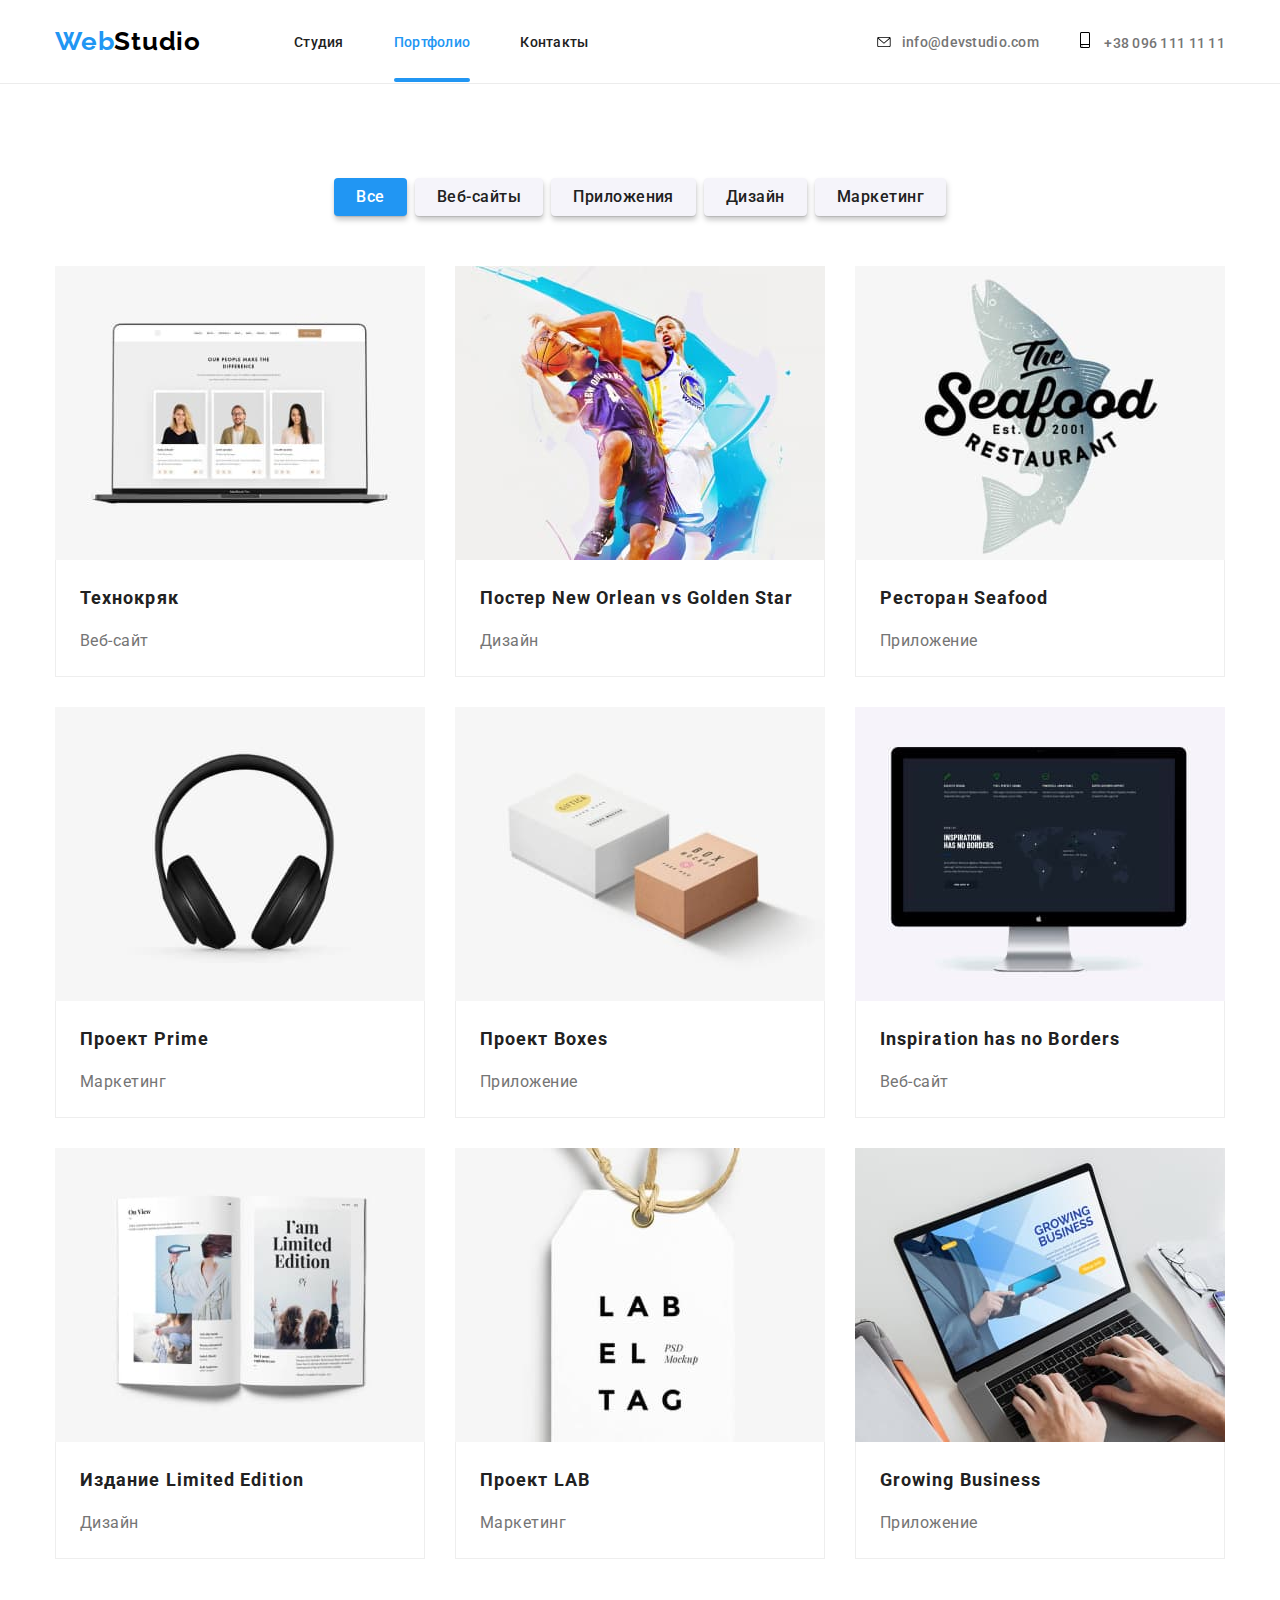
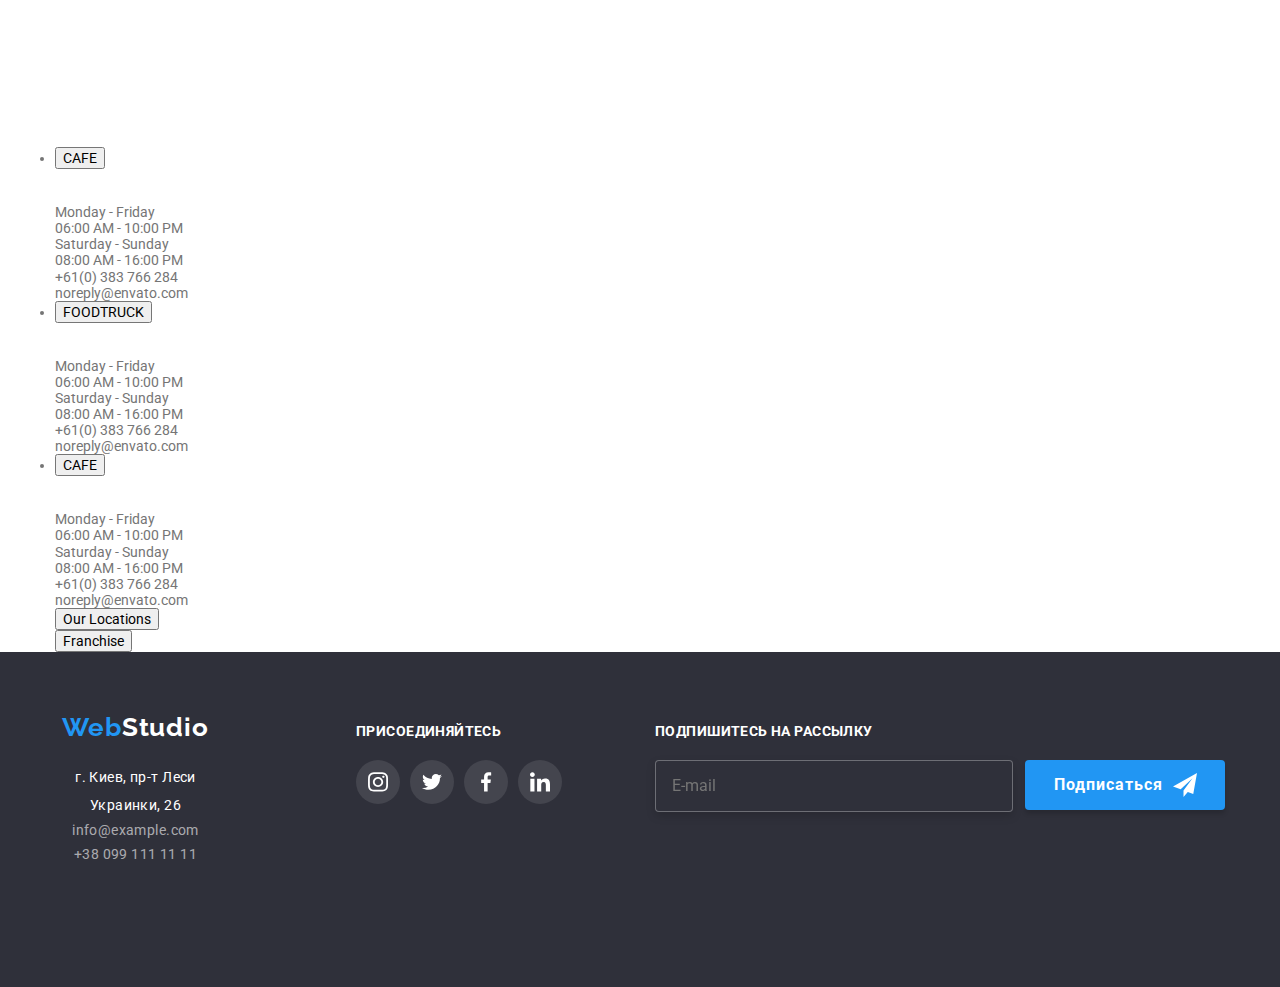
==== commit 62238afb: "proba" ====
--- a/portfolio.html
+++ b/portfolio.html
@@ -308,6 +308,103 @@
     </ul>
 </div>
 </section>
+ <!-- Contacts -->
+ <section class="section">
+    <div class="container">
+      <h2 hidden>Contacts</h2>
+      <div class="contacts">
+       <ul class="contacts-place">
+      <li class="contacts-place__item">
+        <button type="button" class="contacts-place__btn link">CAFE</button>
+      </li>
+    </ul>
+    <div class="adress">
+      <h3 class="adress__title">Chicago</h3>
+      <p class="adress__about">Fusce ut velit laoreet, tempus arcu molestie vulputate</p>
+    </div>
+    <div class="work">
+      <p class="work__day">Monday - Friday</p>
+      <p class="work__time">06:00 AM - 10:00 PM</p>
+        <p class="work__day">Saturday - Sunday</p>
+        <p class="work__time">08:00 AM - 16:00 PM</p>
+        </div>
+      <adress class="adress-contact">
+        <ul class="adress-contact__list list" >
+        <li class="adress-contact__item">
+          <a href="tel:+610383766284" class="adress-contact__link link">+61(0) 383 766 284</a>
+        </li>
+        <li class="adress-contact__item">
+          <a href="mailto:noreply@envato.com" class="adress-contact__link link">noreply@envato.com</a>
+        </li>
+        </ul>
+      </adress> 
+    </div>
+      <div class="contacts">
+        <ul class="contacts-place">
+          <li class="contacts-place__item">
+            <button type="button" class="contacts-place__btn-1 link">FOODTRUCK</button>
+          </li>
+        </ul>
+        <div class="adress">
+          <h3 class="adress__title">Los Angeles</h3>
+          <p class="adress__about">Fusce ut velit laoreet, tempus arcu molestie vulputate</p>
+        </div>
+        <div class="work">
+        <p class="work__day">Monday - Friday</p>
+        <p class="work__time">06:00 AM - 10:00 PM</p>
+          <p class="work__day">Saturday - Sunday</p>
+          <p class="work__time">08:00 AM - 16:00 PM</p>
+          </div>
+          <adress class="adress-contact">
+            <ul class="adress-contact__list list" >
+            <li class="adress-contact__item">
+              <a href="tel:+610383766284" class="adress-contact__link link">+61(0) 383 766 284</a>
+            </li>
+            <li class="adress-contact__item">
+              <a href="mailto:noreply@envato.com" class="adress-contact__link link">noreply@envato.com</a>
+            </li>
+            </ul>
+          </adress> 
+      </div>
+        <div class="contacts">
+      <ul class="contacts-place">
+          <li class="contacts-place__item">
+            <button type="button" class="contacts-place__btn link">CAFE</button>
+          </li>
+        </ul>
+        <div class="adress">
+          <h3 class="adress__title">New York</h3>
+          <p class="adress__about">Fusce ut velit laoreet, tempus arcu molestie vulputate</p>
+        </div>
+        <div class="work">
+          <p class="work__day">Monday - Friday</p>
+          <p class="work__time">06:00 AM - 10:00 PM</p>
+            <p class="work__day">Saturday - Sunday</p>
+            <p class="work__time">08:00 AM - 16:00 PM</p>
+            </div>
+          <adress class="adress-contact">
+            <ul class="adress-contact__list list" >
+            <li class="adress-contact__item">
+              <a href="tel:+610383766284" class="adress-contact__link link">+61(0) 383 766 284</a>
+            </li>
+            <li class="adress-contact__item">
+              <a href="mailto:noreply@envato.com" class="adress-contact__link link">noreply@envato.com</a>
+            </li>
+            </ul>
+          </adress> 
+      </div>
+      <div class="button">
+      <ul class="contacts-btn list">
+        <li class="contacts-btn__item">
+          <button type="button" class="btn--active link">Our Locations</button>
+        </li>
+        <li class="contacts-btn__item">
+          <button type="button" class="btn link">Franchise</button>
+        </li>
+      </ul>
+    </div>
+    </div>
+  </section>
 </main> 
 <!-- Подвал-->
 <footer class="footer">
@@ -371,6 +468,7 @@
     </div>
 </div>
 </footer>
+<script src="./js/modal.js"></script>
 <script src="./js/header-btn.js"></script>
 </body>
 </html>
--- a/css/main.min.css
+++ b/css/main.min.css
@@ -2,5 +2,5 @@
                      0px 1px 1px rgba(0, 0, 0, 0.14),
                       0px 2px 1px rgba(0, 0, 0, 0.2);--filters-shadow: 0px 1px 1px rgba(0, 0, 0, 0.12),
                     0px 4px 4px rgba(0, 0, 0, 0.06), 
-                    1px 4px 6px rgba(0, 0, 0, 0.16)}body{font-family:'Roboto', sans-serif;font-size:14px;font-weight:400;font-style:normal;background-color:#ffffff;color:var(--main-color)}a,input,textarea{color:currentColor}h1,h2,h3,h4,h5,h6,p,ul{padding:0;margin:0}.list{margin:0;padding:0}.list{list-style:none}.link{text-decoration:none}*,::after,::before{-webkit-box-sizing:border-box;box-sizing:border-box}.visually-hidden{position:absolute;-webkit-transform:scale(0);transform:scale(0);opacity:0}.container{max-width:480px;margin:0 auto;padding-left:15px;padding-right:15px}@media screen and (min-width: 768px){.container{max-width:768px}}@media screen and (min-width: 1200px){.container{max-width:1200px}}.header{border-bottom:1px solid #ECECEC}@media screen and (max-width: 767px){.header{padding-top:10px;padding-bottom:10px}}@media screen and (min-width: 768px){.header-container{display:-webkit-box;display:-ms-flexbox;display:flex;-webkit-box-align:center;-ms-flex-align:center;align-items:center}}.header-nav{display:-webkit-box;display:-ms-flexbox;display:flex;-webkit-box-align:center;-ms-flex-align:center;align-items:center;-webkit-box-pack:justify;-ms-flex-pack:justify;justify-content:space-between}.logo{font-family:'Raleway', sans-serif;font-weight:700;font-size:26px;line-height:1.19;letter-spacing:0.03em;border:none;color:var(--accent-color)}.logo--header{color:#000000}.header-nav__list{display:-webkit-box;display:-ms-flexbox;display:flex;-webkit-box-align:center;-ms-flex-align:center;align-items:center}@media screen and (max-width: 767px){.header-nav__list{display:none}}@media screen and (min-width: 768px){.header-nav__list{margin-left:88px}}@media screen and (min-width: 1200px){.header-nav__list{margin-left:93px}}.header-nav__list .header-nav__link--active{display:block;font-weight:500;font-size:14px;line-height:1.15;letter-spacing:0.02em;color:var(--accent-color)}@media screen and (min-width: 768px){.header-nav__list .header-nav__link--active{padding-top:32px;padding-bottom:32px}}.header-nav__list .header-nav__link--current{position:relative;color:var(--accent-color)}.header-nav__item+.header-nav__item{margin-left:50px}.header-nav__link{display:block;font-weight:500;font-size:14px;line-height:1.15;letter-spacing:0.02em;color:var(--second-title-color);-webkit-transition:color 250ms cubic-bezier(0.4, 0, 0.2, 1);transition:color 250ms cubic-bezier(0.4, 0, 0.2, 1)}@media screen and (min-width: 768px){.header-nav__link{padding-top:32px;padding-bottom:32px}}.header-nav__link:hover,.header-nav__link:focus{color:var(--accent-color)}.header-nav__link--active.header-nav__link--current::after{content:"";width:100%;height:4px;position:absolute;bottom:0px;left:0px;display:block;border-radius:4px;background:var(--accent-color);-webkit-transition:opacity 250ms cubic-bezier(0.4, 0, 0.2, 1);transition:opacity 250ms cubic-bezier(0.4, 0, 0.2, 1)}@media screen and (max-width: 767px){.connect{display:none}}@media screen and (min-width: 768px){.connect{margin-left:auto}}@media screen and (min-width: 1200px){.connect{display:-webkit-box;display:-ms-flexbox;display:flex}}.connect__item{-webkit-transition:fill 250ms cubic-bezier(0.4, 0, 0.2, 1);transition:fill 250ms cubic-bezier(0.4, 0, 0.2, 1)}@media screen and (min-width: 768px) and (max-width: 1199px){.connect__item{margin-bottom:10px}.connect__item:last-child{margin-bottom:0}}@media screen and (min-width: 1200px){.connect__item{display:-webkit-box;display:-ms-flexbox;display:flex;-webkit-box-align:center;-ms-flex-align:center;align-items:center}}.connect__item:hover,.connect__item:focus{fill:var(--accent-color)}@media screen and (min-width: 1200px){.connect__item+.connect__item{margin-left:30px}}.connect__link{display:block;margin-left:10px;font-weight:500;font-size:14px;line-height:1.15;letter-spacing:0.02em;color:var(--main-color);-webkit-transition:color 250ms cubic-bezier(0.4, 0, 0.2, 1);transition:color 250ms cubic-bezier(0.4, 0, 0.2, 1)}@media screen and (min-width: 1200px){.connect__link{padding-top:32px;padding-bottom:32px}}.connect__link:hover,.connect__link:focus{color:var(--accent-color)}.connect__icon{margin-right:10px;color:var(--main-color)}.header-btn{position:relative;display:-webkit-box;display:-ms-flexbox;display:flex;-webkit-box-align:center;-ms-flex-align:center;align-items:center;-webkit-box-pack:center;-ms-flex-pack:center;justify-content:center;border:none;fill:#000000;background-color:transparent;width:40px;height:40px;padding:0;cursor:pointer;z-index:10;-webkit-transition:fill 250ms cubic-bezier(0.4, 0, 0.2, 1);transition:fill 250ms cubic-bezier(0.4, 0, 0.2, 1)}@media screen and (min-width: 768px){.header-btn{display:none}}.header-btn:hover,.header-btn:focus{fill:var(--accent-color)}.header-btn .header-btn__icon-open{opacity:1}.header-btn.is-open .header-btn__icon-open{opacity:0}.header-btn .header-btn__icon-close{opacity:0}.header-btn.is-open .header-btn__icon-close{opacity:1}.mobile-btn{position:fixed;top:0;left:0;-webkit-transform:translateX(100%);transform:translateX(100%);background-color:#fff;width:100%;height:100%;padding:48px 40px;-webkit-transition:-webkit-transform 250ms cubic-bezier(0.4, 0, 0.2, 1);transition:-webkit-transform 250ms cubic-bezier(0.4, 0, 0.2, 1);transition:transform 250ms cubic-bezier(0.4, 0, 0.2, 1);transition:transform 250ms cubic-bezier(0.4, 0, 0.2, 1), -webkit-transform 250ms cubic-bezier(0.4, 0, 0.2, 1);display:-webkit-box;display:-ms-flexbox;display:flex;-webkit-box-orient:vertical;-webkit-box-direction:normal;-ms-flex-direction:column;flex-direction:column}.mobile-btn.is-open{-webkit-transform:translateX(0);transform:translateX(0)}.mobile-btn__item{margin-bottom:32px}.mobile-btn__item:last-child{margin-bottom:0}.mobile-btn__link{font-family:'Roboto';font-style:normal;font-weight:500;font-size:40px;line-height:1.17;letter-spacing:0.02em;color:var(--second-title-color);-webkit-transition:color 250ms cubic-bezier(0.4, 0, 0.2, 1);transition:color 250ms cubic-bezier(0.4, 0, 0.2, 1)}.mobile-btn__link:hover,.mobile-btn__link:focus{color:var(--accent-color)}.mobile-btn__link--active{font-family:'Roboto';font-style:normal;font-weight:500;font-size:40px;line-height:1.17;letter-spacing:0.02em;color:#2196F3}.mobile-btn-connect__list{margin-top:auto;margin-bottom:64px}.mobile-btn-connect__item{margin-bottom:32px}.mobile-btn-connect__item:last-child{margin-bottom:0}.mobile-btn-connect__link{font-family:'Roboto';font-style:normal;font-weight:500}.mobile-btn-connect__link--phone{font-size:34px;line-height:1.18;letter-spacing:0.02em;color:#2196F3}@media screen and (max-width: 479px){.mobile-btn-connect__link--phone{font-size:24px}}.mobile-btn-connect__link--mail{font-size:24px;line-height:1.17;letter-spacing:0.02em;color:#757575}.mobile-soc-list{display:-webkit-box;display:-ms-flexbox;display:flex;-ms-flex-wrap:wrap;flex-wrap:wrap;gap:10px}.mobile-soc-list__link{font-family:'Roboto';font-style:normal;font-weight:500;font-size:18px;line-height:1.22;letter-spacing:0.02em;color:#2196F3}.mobile-soc-list__item:not(:last-child) .mobile-soc-list__link{padding-right:10px;border-right:1px solid rgba(33,33,33,0.2)}.hero{max-width:1600px;margin:0 auto;text-align:center;background-color:var(--hero-btn-color);background-repeat:no-repeat;background-position:center;background-size:cover}@media screen and (max-width: 767px){.hero{padding:118px 0;background-image:-webkit-gradient(linear, left top, left bottom, from(var(--hero-overlay)), to(var(--hero-overlay))),url(../images/hero-mob480.jpg);background-image:linear-gradient(var(--hero-overlay), var(--hero-overlay)),url(../images/hero-mob480.jpg)}}@media screen and (min-width: 768px){.hero{padding:118px 0;background-image:-webkit-gradient(linear, left top, left bottom, from(var(--hero-overlay)), to(var(--hero-overlay))),url(../images/hero-tab768.jpg);background-image:linear-gradient(var(--hero-overlay), var(--hero-overlay)),url(../images/hero-tab768.jpg)}}@media screen and (min-width: 1200px){.hero{padding-top:200px;padding-bottom:200px;background-image:-webkit-gradient(linear, left top, left bottom, from(rgba(47,48,58,0.4)), to(rgba(47,48,58,0.4))),url(../images/hero-dt1600.jpg);background-image:linear-gradient(rgba(47,48,58,0.4), rgba(47,48,58,0.4)),url(../images/hero-dt1600.jpg)}}@media screen and (min-device-pixel-ratio: 2) and (max-width: 767px), screen and (-webkit-min-device-pixel-ratio: 2) and (max-width: 767px), screen and (min-resolution: 192dpi) and (max-width: 767px), screen and (min-resolution: 2dppx) and (max-width: 767px){.hero{background-image:-webkit-gradient(linear, left top, left bottom, from(var(--hero-overlay)), to(var(--hero-overlay))),url(../images/hero-mob960.jpg);background-image:linear-gradient(var(--hero-overlay), var(--hero-overlay)),url(../images/hero-mob960.jpg)}}@media screen and (min-device-pixel-ratio: 2) and (min-width: 768px), screen and (-webkit-min-device-pixel-ratio: 2) and (min-width: 768px), screen and (min-resolution: 192dpi) and (min-width: 768px), screen and (min-resolution: 2dppx) and (min-width: 768px){.hero{background-image:-webkit-gradient(linear, left top, left bottom, from(var(--hero-overlay)), to(var(--hero-overlay))),url(../images/hero-tab1536.jpg);background-image:linear-gradient(var(--hero-overlay), var(--hero-overlay)),url(../images/hero-tab1536.jpg)}}@media screen and (min-device-pixel-ratio: 2) and (min-width: 1200px), screen and (-webkit-min-device-pixel-ratio: 2) and (min-width: 1200px), screen and (min-resolution: 192dpi) and (min-width: 1200px), screen and (min-resolution: 2dppx) and (min-width: 1200px){.hero{background-image:-webkit-gradient(linear, left top, left bottom, from(rgba(47,48,58,0.4)), to(rgba(47,48,58,0.4))),url(../images/hero-dt3200.jpg);background-image:linear-gradient(rgba(47,48,58,0.4), rgba(47,48,58,0.4)),url(../images/hero-dt3200.jpg)}}.hero__title{margin:0 auto;margin-bottom:30px;font-family:inherit;font-weight:900;font-size:26px;line-height:1.62;letter-spacing:0.06em;text-transform:uppercase;color:var(--first-title-color)}@media screen and (min-width: 480px){.hero__title{width:360px}}@media screen and (min-width: 1200px){.hero__title{width:696px;font-size:44px;line-height:1.36}}.hero__btn{border:none;margin:0 auto;font-weight:700;font-size:16px;line-height:1.88;display:block;cursor:pointer;border-radius:4px;padding:10px 32px;min-width:200px;letter-spacing:0.06em;color:var(--first-btn-color);background-color:#2196F3;-webkit-transition:background-color 250ms cubic-bezier(0.4, 0, 0.2, 1),color 250ms cubic-bezier(0.4, 0, 0.2, 1);transition:background-color 250ms cubic-bezier(0.4, 0, 0.2, 1),color 250ms cubic-bezier(0.4, 0, 0.2, 1)}.hero__btn:hover,.hero__btn:focus{color:var(--first-btn-color);background-color:#188CE8}.backdrop{position:fixed;width:100%;height:100%;top:0px;z-index:100;background-color:rgba(0,0,0,0.2);-webkit-transition-property:opacity;transition-property:opacity;-webkit-transition-duration:250ms;transition-duration:250ms;-webkit-transition-timing-function:cubic-bezier(0.4, 0, 0.2, 1);transition-timing-function:cubic-bezier(0.4, 0, 0.2, 1)}.backdrop.is-hidden{opacity:0;visibility:hidden;pointer-events:none}.modal{position:absolute;top:50%;left:50%;-webkit-transform:translate(-50%, -50%) rotate(360deg) scale(1);transform:translate(-50%, -50%) rotate(360deg) scale(1);max-width:450px;min-height:581px;padding:40px;background-color:var(--first-title-color);-webkit-box-shadow:0px 1px 3px rgba(0,0,0,0.12),0px 1px 1px rgba(0,0,0,0.14),0px 2px 1px rgba(0,0,0,0.2);box-shadow:0px 1px 3px rgba(0,0,0,0.12),0px 1px 1px rgba(0,0,0,0.14),0px 2px 1px rgba(0,0,0,0.2);border-radius:4px;-webkit-transition:-webkit-transform 250ms cubic-bezier(0.4, 0, 0.2, 1),-webkit-box-shadow 250ms cubic-bezier(0.4, 0, 0.2, 1);transition:-webkit-transform 250ms cubic-bezier(0.4, 0, 0.2, 1),-webkit-box-shadow 250ms cubic-bezier(0.4, 0, 0.2, 1);transition:transform 250ms cubic-bezier(0.4, 0, 0.2, 1),box-shadow 250ms cubic-bezier(0.4, 0, 0.2, 1);transition:transform 250ms cubic-bezier(0.4, 0, 0.2, 1),box-shadow 250ms cubic-bezier(0.4, 0, 0.2, 1),-webkit-transform 250ms cubic-bezier(0.4, 0, 0.2, 1),-webkit-box-shadow 250ms cubic-bezier(0.4, 0, 0.2, 1)}@media screen and (min-width: 480px) and (max-width: 1199px){.modal{width:100%}}@media screen and (min-width: 1200px){.modal{width:528px}}.modal__close-btn{position:absolute;cursor:pointer;top:8px;right:8px;display:-webkit-box;display:-ms-flexbox;display:flex;-webkit-box-pack:center;-ms-flex-pack:center;justify-content:center;-webkit-box-align:center;-ms-flex-align:center;align-items:center;width:30px;height:30px;padding:0;border-radius:50%;fill:var(--second-title-color);background-color:var(--white-color);border:1px solid rgba(0,0,0,0.1);-webkit-transition:fill 250ms cubic-bezier(0.4, 0, 0.2, 1);transition:fill 250ms cubic-bezier(0.4, 0, 0.2, 1)}.modal__close-btn:hover,.modal__close-btn:focus{fill:#188CE8}.modal-form__title{margin-bottom:12px;font-weight:700;font-size:20px;line-height:1.15;text-align:center;letter-spacing:0.03em;color:var(--second-title-color)}.modal-form__group{position:relative;display:block;margin-bottom:10px}.modal-form__group:nth-last-of-type(2){margin-bottom:20px}.modal-form__group:last-of-type{display:-webkit-box;display:-ms-flexbox;display:flex;-webkit-box-align:center;-ms-flex-align:center;align-items:center;-webkit-box-pack:center;-ms-flex-pack:center;justify-content:center;margin-bottom:30px}.modal-form__tag{margin-bottom:4px;display:block;font-size:12px;line-height:1.16;letter-spacing:0.01em;color:var(--main-color)}.modal-form__input{width:100%;height:40px;padding:0;padding-left:42px;border:1px solid rgba(33,33,33,0.2);border-radius:4px;outline:transparent;-webkit-transition:border-color 250ms cubic-bezier(0.4, 0, 0.2, 1);transition:border-color 250ms cubic-bezier(0.4, 0, 0.2, 1)}.modal-form__input:hover,.modal-form__input:focus{border-color:#2196F3}.modal-form__icon{position:absolute;bottom:12px;left:15px;fill:var(--second-title-color);-webkit-transition:fill 250ms cubic-bezier(0.4, 0, 0.2, 1);transition:fill 250ms cubic-bezier(0.4, 0, 0.2, 1)}.modal-form__input:hover+.modal-form__icon,.modal-form__input:focus+.modal-form__icon{fill:#2196F3}.modal-form__textarea{padding:12px 16px;width:100%;height:120px;border:1px solid rgba(33,33,33,0.2);border-radius:4px;resize:none;outline:transparent;-webkit-transition:border 250ms cubic-bezier(0.4, 0, 0.2, 1);transition:border 250ms cubic-bezier(0.4, 0, 0.2, 1)}.modal-form__textarea:hover,.modal-form__textarea:focus{border-color:#188CE8}.modal-form__textarea::-webkit-input-placeholder{font-size:14px;line-height:1.33;letter-spacing:0.01em;color:rgba(117,117,117,0.5)}.modal-form__textarea:-ms-input-placeholder{font-size:14px;line-height:1.33;letter-spacing:0.01em;color:rgba(117,117,117,0.5)}.modal-form__textarea::-ms-input-placeholder{font-size:14px;line-height:1.33;letter-spacing:0.01em;color:rgba(117,117,117,0.5)}.modal-form__textarea::placeholder{font-size:14px;line-height:1.33;letter-spacing:0.01em;color:rgba(117,117,117,0.5)}.modal-field-checkbox__group{display:-webkit-box;display:-ms-flexbox;display:flex;-webkit-box-align:center;-ms-flex-align:center;align-items:center;-webkit-box-pack:center;-ms-flex-pack:center;justify-content:center;width:16px;height:15px;margin-right:7px;border:2px solid var(--second-title-color);border-radius:2px;-webkit-transition:background-color 250ms cubic-bezier(0.4, 0, 0.2, 1),border 250ms cubic-bezier(0.4, 0, 0.2, 1);transition:background-color 250ms cubic-bezier(0.4, 0, 0.2, 1),border 250ms cubic-bezier(0.4, 0, 0.2, 1)}.modal-field-checkbox:checked+.modal-field-checkbox__group{border-color:transparent;background-color:#188CE8}.modal-field-checkbox__icon{fill:var(--first-title-color)}.modal-field-checkbox__agreement{display:inline-block;font-size:14px;line-height:1.71;letter-spacing:0.03em;color:var(--main-color)}@media screen and (max-width: 1199px){.modal-field-checkbox__agreement{font-size:12px}}.modal-field-checkbox__rules{display:inline-block;-webkit-text-decoration-line:underline;text-decoration-line:underline;text-underline-position:under;color:var(--accent-color)}.modal-form__btn-send-modal{display:block;margin:0 auto;padding:10px 55px 10px 56px;min-height:50px;min-width:200px;cursor:pointer;border:none;font-weight:700;font-size:16px;line-height:1.87;letter-spacing:0.06em;text-align:center;color:var(--first-title-color);background-color:var(--accent-color);-webkit-box-shadow:0px 4px 4px rgba(0,0,0,0.15);box-shadow:0px 4px 4px rgba(0,0,0,0.15);outline:rgba(0,0,0,0);border-radius:4px;-webkit-transition:background-color 250ms cubic-bezier(0.4, 0, 0.2, 1),color 250ms cubic-bezier(0.4, 0, 0.2, 1);transition:background-color 250ms cubic-bezier(0.4, 0, 0.2, 1),color 250ms cubic-bezier(0.4, 0, 0.2, 1)}.modal-form__btn-send-modal:hover,.modal-form__btn-send-modal:focus{color:var(--first-btn-color);background-color:#188CE8}img{display:block;max-width:100%;height:auto;width:100%}.section{padding-bottom:0}@media screen and (max-width: 1199px){.section{padding-top:60px;padding-bottom:60px;margin-left:auto;margin-right:auto}}@media screen and (min-width: 1200px){.section{padding-top:94px}}@media screen and (min-width: 768px){.specifics__list{display:-webkit-box;display:-ms-flexbox;display:flex;-ms-flex-wrap:wrap;flex-wrap:wrap;gap:30px}}.specifics-soc{display:-webkit-box;display:-ms-flexbox;display:flex;height:120px;margin-bottom:30px;-webkit-box-align:center;-ms-flex-align:center;align-items:center;-webkit-box-pack:center;-ms-flex-pack:center;justify-content:center;background-color:#F5F4FA;border-radius:4px}.specifics-title{margin-bottom:10px;font-weight:700;line-height:1.14;letter-spacing:0.03em;text-transform:uppercase;text-align:center;color:var(--second-title-color)}@media screen and (min-width: 768px){.specifics-title{text-align:left}}.specifics-title__about{line-height:1.71;letter-spacing:0.03em;color:var(--main-color)}@media screen and (max-width: 767px){.specifics__item{margin-bottom:30px}.specifics__item:last-child{margin-bottom:0}}@media screen and (min-width: 768px){.specifics__item{-ms-flex-preferred-size:354px;flex-basis:354px}}@media screen and (min-width: 1200px){.specifics__item{-ms-flex-preferred-size:270px;flex-basis:270px}}.about{padding-bottom:94px}@media screen and (max-width: 1199px){.about{padding-top:0;padding-bottom:0}}.about__title{margin-top:0;margin-bottom:50px;padding-top:0;font-weight:700;font-size:36px;line-height:1.17;text-align:center;letter-spacing:0.03em;color:var(--second-title-color)}@media screen and (max-width: 1199px){.about__title{display:none}}.about__list{display:-webkit-box;display:-ms-flexbox;display:flex}@media screen and (max-width: 1199px){.about__list{display:none}}.about__item-1{margin-left:0}.over--about__item{position:relative;overflow:hidden}.about__over{position:absolute;bottom:0;left:0;width:100%;height:70px;background-color:rgba(47,48,58,0.8)}.about__text{padding-top:27px;padding-bottom:27px;margin:0;display:-webkit-box;display:-ms-flexbox;display:flex;-webkit-box-align:center;-ms-flex-align:center;align-items:center;-webkit-box-pack:center;-ms-flex-pack:center;justify-content:center;font-weight:700;font-size:14px;line-height:1.14;text-align:center;letter-spacing:0.03em;text-transform:uppercase;color:var(--first-title-color)}.about__item{margin-left:30px}.teames{background-color:var(--teames-bg-color)}@media screen and (min-width: 1200px){.teames{padding-bottom:94px}}.teames__title{margin-bottom:30px;font-weight:700;font-size:28px;line-height:1.17;text-align:center;letter-spacing:0.03em;color:var(--second-title-color)}@media screen and (min-width: 1200px){.teames__title{font-size:36px}}.teames-list{display:-webkit-box;display:-ms-flexbox;display:flex;-ms-flex-wrap:wrap;flex-wrap:wrap}@media screen and (min-width: 768px){.teames-list{display:-webkit-box;display:-ms-flexbox;display:flex;-ms-flex-wrap:wrap;flex-wrap:wrap;gap:30px}}.teames-list__item-1{width:100%;background:var(--first-title-color);-webkit-box-shadow:var(--card-shadow);box-shadow:var(--card-shadow);border-radius:0px 0px 4px 4px}@media screen and (max-width: 767px){.teames-list__item-1{margin-bottom:30px}.teames-list__item-1:last-child{margin-bottom:0}}@media screen and (min-width: 768px){.teames-list__item-1{max-width:768px;-ms-flex-preferred-size:calc((100% - 30px)/2);flex-basis:calc((100% - 30px)/2)}}@media screen and (min-width: 1200px){.teames-list__item-1{max-width:1200px;-ms-flex-preferred-size:calc((100% - 90px)/4);flex-basis:calc((100% - 90px)/4)}}.border-teames{margin-top:30px;margin-bottom:30px}.border-teames__names{padding-bottom:10px;font-weight:500;font-size:16px;line-height:1.19;text-align:center;letter-spacing:0.03em;color:var(--second-title-color)}.border-teames__proffesion{padding-bottom:16px;font-weight:400;font-size:16px;line-height:1.19;text-align:center;letter-spacing:0.03em;color:var(--main-color)}.teames-soc-list{display:-webkit-box;display:-ms-flexbox;display:flex;-webkit-box-pack:center;-ms-flex-pack:center;justify-content:center;-webkit-box-align:center;-ms-flex-align:center;align-items:center}.teames-soc-list__item+.teames-soc-list__item{margin-left:10px}.teames-soc-list__link{width:44px;height:44px;background-color:transparent;border-radius:50%;display:-webkit-box;display:-ms-flexbox;display:flex;-webkit-box-pack:center;-ms-flex-pack:center;justify-content:center;-webkit-box-align:center;-ms-flex-align:center;align-items:center;-webkit-transition:background-color 250ms cubic-bezier(0.4, 0, 0.2, 1),fill 250ms cubic-bezier(0.4, 0, 0.2, 1);transition:background-color 250ms cubic-bezier(0.4, 0, 0.2, 1),fill 250ms cubic-bezier(0.4, 0, 0.2, 1)}.teames-soc-list__link:hover,.teames-soc-list__link:focus{background-color:#2196F3}.teames-soc-list__icon{fill:#AFB1B8;-webkit-transition:fill 250ms cubic-bezier(0.4, 0, 0.2, 1);transition:fill 250ms cubic-bezier(0.4, 0, 0.2, 1)}.teames-soc-list__link:hover .teames-soc-list__icon,.teames-soc-list__link:focus .teames-soc-list__icon{fill:#FFFFFF}.teames-list__item{width:100%;background:var(--first-title-color);-webkit-box-shadow:var(--card-shadow);box-shadow:var(--card-shadow);border-radius:0px 0px 4px 4px}@media screen and (max-width: 767px){.teames-list__item{margin-bottom:30px}.teames-list__item:last-child{margin-bottom:0}}@media screen and (min-width: 768px){.teames-list__item{max-width:768px;-ms-flex-preferred-size:calc((100% - 30px)/2);flex-basis:calc((100% - 30px)/2)}}@media screen and (min-width: 1200px){.teames-list__item{max-width:1200px;-ms-flex-preferred-size:calc((100% - 90px)/4);flex-basis:calc((100% - 90px)/4)}}@media screen and (min-width: 1200px){.regular-clientes{padding-bottom:94px}}.regular-clientes__title{display:-webkit-box;display:-ms-flexbox;display:flex;-webkit-box-pack:center;-ms-flex-pack:center;justify-content:center;margin-top:0;margin-bottom:30px;font-weight:700;font-size:28px;line-height:1.17;text-align:center;letter-spacing:0.03em;color:var(--second-title-color)}.regular-clientes-list{display:-webkit-box;display:-ms-flexbox;display:flex;-webkit-box-align:center;-ms-flex-align:center;align-items:center;-webkit-box-pack:center;-ms-flex-pack:center;justify-content:center;margin:0 auto;-ms-flex-wrap:wrap;flex-wrap:wrap;gap:30px}.regular-clientes-list__item{display:-webkit-box;display:-ms-flexbox;display:flex;-webkit-box-align:center;-ms-flex-align:center;align-items:center;-webkit-box-pack:center;-ms-flex-pack:center;justify-content:center;padding:16px;background-color:transparent;border:1px solid #AFB1B8;border-radius:4px;-webkit-transition:border 250ms cubic-bezier(0.4, 0, 0.2, 1),fill 250ms cubic-bezier(0.4, 0, 0.2, 1);transition:border 250ms cubic-bezier(0.4, 0, 0.2, 1),fill 250ms cubic-bezier(0.4, 0, 0.2, 1)}@media screen and (max-width: 767px){.regular-clientes-list__item{-ms-flex-preferred-size:calc((100% - 30px)/2);flex-basis:calc((100% - 30px)/2);padding:12px}}@media screen and (min-width: 768px){.regular-clientes-list__item{-ms-flex-preferred-size:calc((100% - 60px)/3);flex-basis:calc((100% - 60px)/3)}}@media screen and (min-width: 1200px){.regular-clientes-list__item{-ms-flex-preferred-size:calc((100% - 150px)/6);flex-basis:calc((100% - 150px)/6)}}.regular-clientes-list__item:hover,.regular-clientes-list__item:focus{border:1px solid #2196F3}.regular-clientes-list__link{display:-webkit-box;display:-ms-flexbox;display:flex;-webkit-box-pack:center;-ms-flex-pack:center;justify-content:center;-webkit-box-align:center;-ms-flex-align:center;align-items:center}.regular-clientes-list__icon{display:-webkit-box;display:-ms-flexbox;display:flex;-webkit-box-align:center;-ms-flex-align:center;align-items:center;fill:#AFB1B8;-webkit-transition:fill 250ms cubic-bezier(0.4, 0, 0.2, 1);transition:fill 250ms cubic-bezier(0.4, 0, 0.2, 1)}.regular-clientes-list__link:hover .regular-clientes-list__icon,.regular-clientes-list__link:focus .regular-clientes-list__icon{fill:#2196F3}.footer{padding-top:60px;padding-bottom:60px;background-color:#2F303A}.footer-container{-webkit-box-pack:start;-ms-flex-pack:start;justify-content:flex-start;-webkit-box-align:baseline;-ms-flex-align:baseline;align-items:baseline}@media screen and (min-width: 1200px){.footer-container{display:-webkit-box;display:-ms-flexbox;display:flex}}.footer-adress-soc{margin-bottom:60px}@media screen and (min-width: 768px){.footer-adress-soc{display:-webkit-box;display:-ms-flexbox;display:flex;-webkit-box-pack:center;-ms-flex-pack:center;justify-content:center;-webkit-box-align:baseline;-ms-flex-align:baseline;align-items:baseline}}.adress{text-align:center;margin-bottom:60px;color:var(--first-title-color)}@media screen and (min-width: 768px){.adress{max-width:768px;-webkit-box-pack:center;-ms-flex-pack:center;justify-content:center;-webkit-box-align:center;-ms-flex-align:center;align-items:center;margin:0}}@media screen and (min-width: 1200px){.adress{margin-right:70px}}.logo--footer{margin-bottom:20px;color:var(--first-title-color)}@media screen and (max-width: 1199px){.logo--footer{-webkit-box-pack:center;-ms-flex-pack:center;justify-content:center;-webkit-box-align:center;-ms-flex-align:center;align-items:center}}.footer-adress{margin-top:20px;font-style:normal}@media screen and (max-width: 1199px){.footer-adress-list__item{margin-bottom:9px}}.footer-adress-list__link-1{font-size:14px;line-height:2;letter-spacing:0.03em;color:var(--first-title-color)}.footer-adress-list__link{font-size:14px;line-height:1.71;letter-spacing:0.03em;color:rgba(255,255,255,0.6)}.footer-soc{margin-left:165px}.footer-soc__title{margin-top:0;margin-bottom:20px;font-weight:700;font-size:14px;line-height:1.14;letter-spacing:0.03em;text-transform:uppercase;color:var(--first-title-color)}@media screen and (max-width: 1199px){.footer-soc__title{text-align:center}}.footer-soc-list{display:-webkit-box;display:-ms-flexbox;display:flex;gap:10px}@media screen and (max-width: 767px){.footer-soc-list{-webkit-box-pack:center;-ms-flex-pack:center;justify-content:center;-webkit-box-align:center;-ms-flex-align:center;align-items:center}}.footer-soc-list__item+.footer-soc-list__item{display:-webkit-box;display:-ms-flexbox;display:flex;-webkit-box-align:baseline;-ms-flex-align:baseline;align-items:baseline}.footer-soc-list__link{width:44px;height:44px;background-color:transparent;border-radius:50%;display:-webkit-box;display:-ms-flexbox;display:flex;-webkit-box-pack:center;-ms-flex-pack:center;justify-content:center;-webkit-box-align:center;-ms-flex-align:center;align-items:center;background-color:rgba(255,255,255,0.1);-webkit-transition:background-color 250ms cubic-bezier(0.4, 0, 0.2, 1),fill 250ms cubic-bezier(0.4, 0, 0.2, 1);transition:background-color 250ms cubic-bezier(0.4, 0, 0.2, 1),fill 250ms cubic-bezier(0.4, 0, 0.2, 1)}.footer-soc-list__link:hover,.footer-soc-list__link:focus{background-color:var(--accent-color)}.footer-soc-list__icon{fill:var(--first-title-color);-webkit-transition:fill 250ms cubic-bezier(0.4, 0, 0.2, 1);transition:fill 250ms cubic-bezier(0.4, 0, 0.2, 1)}.footer-soc-list__link:hover .footer-soc-list__icon,.footer-soc-list__link:focus .footer-soc-list__icon{fill:var(--first-title-color)}.footer-subscribe{margin:0 auto}@media screen and (min-width: 1200px){.footer-subscribe{margin-left:auto}}.footer-subscribe__title{margin-top:0;margin-bottom:20px;font-weight:700;font-size:14px;line-height:1.14;letter-spacing:0.03em;text-transform:uppercase;color:var(--first-title-color)}@media screen and (max-width: 1199px){.footer-subscribe__title{text-align:center}}@media screen and (max-width: 1199px){.footer-subscribe-form{text-align:center;margin:0 auto}}@media screen and (min-width: 1200px){.footer-subscribe-form{display:-webkit-box;display:-ms-flexbox;display:flex;margin-left:auto}}.footer-subscribe-form__mail{width:100%;max-width:450px;margin-bottom:20px;padding-left:16px;padding-top:15px;padding-bottom:15px;font-size:16px;line-height:1.25;border:1px solid rgba(255,255,255,0.3);-webkit-filter:drop-shadow(0px 4px 4px rgba(0,0,0,0.15));filter:drop-shadow(0px 4px 4px rgba(0,0,0,0.15));border-radius:4px;background-color:#2f303a;outline:none;color:rgba(255,255,255,0.6);-webkit-transition:border-color 250ms cubic-bezier(0.4, 0, 0.2, 1);transition:border-color 250ms cubic-bezier(0.4, 0, 0.2, 1)}@media screen and (min-width: 480px){.footer-subscribe-form__mail{max-width:768px;display:block;margin:0 auto;margin-bottom:20px}}@media screen and (min-width: 480px){.footer-subscribe-form__mail{width:450px}}@media screen and (min-width: 1200px){.footer-subscribe-form__mail{width:358px}}.footer-subscribe-form__btn--send{padding:10px 28px;position:relative;padding:10px 62px 10px 29px;min-width:200px;height:50px;line-height:1.87;letter-spacing:0.06em;display:-webkit-box;display:-ms-flexbox;display:flex;-webkit-box-align:center;-ms-flex-align:center;align-items:center;-webkit-box-pack:center;-ms-flex-pack:center;justify-content:center;border:none;cursor:pointer;font-weight:700;font-size:16px;color:var(--first-title-color);background-color:var(--accent-color);outline:rgba(0,0,0,0);-webkit-box-shadow:0px 4px 4px rgba(0,0,0,0.15);box-shadow:0px 4px 4px rgba(0,0,0,0.15);border-radius:4px;-webkit-transition:background-color 250ms cubic-bezier(0.4, 0, 0.2, 1),-webkit-box-shadow 250ms cubic-bezier(0.4, 0, 0.2, 1);transition:background-color 250ms cubic-bezier(0.4, 0, 0.2, 1),-webkit-box-shadow 250ms cubic-bezier(0.4, 0, 0.2, 1);transition:background-color 250ms cubic-bezier(0.4, 0, 0.2, 1),box-shadow 250ms cubic-bezier(0.4, 0, 0.2, 1);transition:background-color 250ms cubic-bezier(0.4, 0, 0.2, 1),box-shadow 250ms cubic-bezier(0.4, 0, 0.2, 1),-webkit-box-shadow 250ms cubic-bezier(0.4, 0, 0.2, 1)}@media screen and (max-width: 1199px){.footer-subscribe-form__btn--send{margin:0 auto}}@media screen and (min-width: 1200px){.footer-subscribe-form__btn--send{margin-left:12px}}.footer-subscribe-form__btn--send:hover,.footer-subscribe-form__btn--send:focus{background-color:var(--accent-color)}.footer-subscribe-form__icon{position:absolute;right:28px}.filter{margin-bottom:50px;-webkit-box-pack:center;-ms-flex-pack:center;justify-content:center;display:-webkit-box;display:-ms-flexbox;display:flex}@media screen and (max-width: 480px){.filter{display:-webkit-box;display:-ms-flexbox;display:flex;-ms-flex-wrap:wrap;flex-wrap:wrap;-webkit-box-pack:start;-ms-flex-pack:start;justify-content:start}}@media screen and (max-width: 480px){.filter__item{margin-bottom:15px}}.filter__item:not(:last-child){margin-right:8px}.filter__btn--active{min-width:73px;padding:6px 22px;display:inline-block;background:#F5F4FA;border-radius:4px;font-weight:500;font-size:16px;line-height:1.62;text-align:center;cursor:pointer;border:none;letter-spacing:0.03em;color:var(--first-title-color);background-color:var(--accent-color);-webkit-box-shadow:var(--filters-shadow);box-shadow:var(--filters-shadow);-webkit-transition:background-color 250ms cubic-bezier(0.4, 0, 0.2, 1),color 250ms cubic-bezier(0.4, 0, 0.2, 1),-webkit-box-shadow 250ms cubic-bezier(0.4, 0, 0.2, 1);transition:background-color 250ms cubic-bezier(0.4, 0, 0.2, 1),color 250ms cubic-bezier(0.4, 0, 0.2, 1),-webkit-box-shadow 250ms cubic-bezier(0.4, 0, 0.2, 1);transition:background-color 250ms cubic-bezier(0.4, 0, 0.2, 1),color 250ms cubic-bezier(0.4, 0, 0.2, 1),box-shadow 250ms cubic-bezier(0.4, 0, 0.2, 1);transition:background-color 250ms cubic-bezier(0.4, 0, 0.2, 1),color 250ms cubic-bezier(0.4, 0, 0.2, 1),box-shadow 250ms cubic-bezier(0.4, 0, 0.2, 1),-webkit-box-shadow 250ms cubic-bezier(0.4, 0, 0.2, 1)}.filter__btn--active:hover,.filter__btn--active:focus{color:var(--second-title-color)}.filter__btn{min-width:73px;display:inline-block;padding:6px 22px;background:#F5F4FA;border-radius:4px;font-weight:500;font-size:16px;line-height:1.62;text-align:center;cursor:pointer;border:none;letter-spacing:0.03em;color:var(--second-title-color);-webkit-box-shadow:var(--filters-shadow);box-shadow:var(--filters-shadow);-webkit-transition:background-color 250ms cubic-bezier(0.4, 0, 0.2, 1),color 250ms cubic-bezier(0.4, 0, 0.2, 1),-webkit-box-shadow 250ms cubic-bezier(0.4, 0, 0.2, 1);transition:background-color 250ms cubic-bezier(0.4, 0, 0.2, 1),color 250ms cubic-bezier(0.4, 0, 0.2, 1),-webkit-box-shadow 250ms cubic-bezier(0.4, 0, 0.2, 1);transition:background-color 250ms cubic-bezier(0.4, 0, 0.2, 1),color 250ms cubic-bezier(0.4, 0, 0.2, 1),box-shadow 250ms cubic-bezier(0.4, 0, 0.2, 1);transition:background-color 250ms cubic-bezier(0.4, 0, 0.2, 1),color 250ms cubic-bezier(0.4, 0, 0.2, 1),box-shadow 250ms cubic-bezier(0.4, 0, 0.2, 1),-webkit-box-shadow 250ms cubic-bezier(0.4, 0, 0.2, 1)}.filter__btn:hover,.filter__btn:focus{color:var(--first-title-color);background-color:var(--accent-color)}@media screen and (min-width: 1200px){.portfolio-section{padding-bottom:94px}}.project-list{display:-webkit-box;display:-ms-flexbox;display:flex;-ms-flex-wrap:wrap;flex-wrap:wrap;gap:30px}@media screen and (max-width: 767px){.project-list{display:block}}.project-list__item{display:-webkit-box;display:-ms-flexbox;display:flex;-webkit-box-orient:vertical;-webkit-box-direction:normal;-ms-flex-direction:column;flex-direction:column;background:#FFFFFF;-webkit-transition:-webkit-box-shadow 250ms cubic-bezier(0.4, 0, 0.2, 1);transition:-webkit-box-shadow 250ms cubic-bezier(0.4, 0, 0.2, 1);transition:box-shadow 250ms cubic-bezier(0.4, 0, 0.2, 1);transition:box-shadow 250ms cubic-bezier(0.4, 0, 0.2, 1), -webkit-box-shadow 250ms cubic-bezier(0.4, 0, 0.2, 1)}@media screen and (max-width: 767px){.project-list__item{margin-bottom:30px}}@media screen and (min-width: 768px){.project-list__item{-ms-flex-preferred-size:calc((100% - 30px)/2);flex-basis:calc((100% - 30px)/2)}}@media screen and (min-width: 1200px){.project-list__item{-ms-flex-preferred-size:calc((100% - 60px)/3);flex-basis:calc((100% - 60px)/3)}}.project-list__item:hover,.project-list__item:focus{-webkit-box-shadow:0px 1px 1px rgba(0,0,0,0.12),0px 4px 4px rgba(0,0,0,0.06),1px 4px 6px rgba(0,0,0,0.16);box-shadow:0px 1px 1px rgba(0,0,0,0.12),0px 4px 4px rgba(0,0,0,0.06),1px 4px 6px rgba(0,0,0,0.16)}.over--project-list__item{position:relative;overflow:hidden}.project-over{position:absolute;top:0;left:0;background-color:var(--accent-color);-webkit-transform:translateY(101%);transform:translateY(101%)}@media screen and (min-width: 320px){.project-over{display:-webkit-box;display:-ms-flexbox;display:flex;-webkit-box-align:center;-ms-flex-align:center;align-items:center;width:100%;height:100%;padding:10px;font-size:18px}}.project-list__item:hover .project-over,.project-list__item:focus .project-over{-webkit-transform:translateY(0);transform:translateY(0);-webkit-transition:-webkit-transform 250ms ease;transition:-webkit-transform 250ms ease;transition:transform 250ms ease;transition:transform 250ms ease, -webkit-transform 250ms ease}.project-over__text{padding:24px 24px;display:-webkit-box;display:-ms-flexbox;display:flex;-webkit-box-align:center;-ms-flex-align:center;align-items:center;-webkit-box-pack:center;-ms-flex-pack:center;justify-content:center;color:var(--first-title-color);font-size:14px;line-height:1.56;letter-spacing:0.03em}@media screen and (min-width: 480px){.project-over__text{display:-webkit-box;display:-ms-flexbox;display:flex;-webkit-box-align:center;-ms-flex-align:center;align-items:center;padding:77px 24px;font-size:18px}}.border{padding:20px 24px;text-align:left;border:1px solid #EEEEEE;border-top:none;-webkit-box-flex:1;-ms-flex-positive:1;flex-grow:1}.border__title{margin-top:0;margin-bottom:10px;font-weight:700;font-size:18px;line-height:2.00;letter-spacing:0.06em;color:var(--second-title-color)}@media screen and (max-width: 1199px){.border__title{margin-bottom:4px}}.border__about{font-weight:400;font-size:16px;line-height:1.88;letter-spacing:0.03em;color:var(--main-color)}
+                    1px 4px 6px rgba(0, 0, 0, 0.16)}body{font-family:'Roboto', sans-serif;font-size:14px;font-weight:400;font-style:normal;background-color:#ffffff;color:var(--main-color)}a,input,textarea{color:currentColor}h1,h2,h3,h4,h5,h6,p,ul{padding:0;margin:0}.list{margin:0;padding:0}.list{list-style:none}.link{text-decoration:none}*,::after,::before{-webkit-box-sizing:border-box;box-sizing:border-box}.visually-hidden{position:absolute;-webkit-transform:scale(0);transform:scale(0);opacity:0}.container{max-width:480px;margin:0 auto;padding-left:15px;padding-right:15px}@media screen and (min-width: 768px){.container{max-width:768px}}@media screen and (min-width: 1200px){.container{max-width:1200px}}.header{border-bottom:1px solid #ECECEC}@media screen and (max-width: 767px){.header{padding-top:10px;padding-bottom:10px}}@media screen and (min-width: 768px){.header-container{display:-webkit-box;display:-ms-flexbox;display:flex;-webkit-box-align:center;-ms-flex-align:center;align-items:center}}.header-nav{display:-webkit-box;display:-ms-flexbox;display:flex;-webkit-box-align:center;-ms-flex-align:center;align-items:center;-webkit-box-pack:justify;-ms-flex-pack:justify;justify-content:space-between}.logo{font-family:'Raleway', sans-serif;font-weight:700;font-size:26px;line-height:1.19;letter-spacing:0.03em;border:none;color:var(--accent-color)}.logo--header{color:#000000}.header-nav__list{display:-webkit-box;display:-ms-flexbox;display:flex;-webkit-box-align:center;-ms-flex-align:center;align-items:center}@media screen and (max-width: 767px){.header-nav__list{display:none}}@media screen and (min-width: 768px){.header-nav__list{margin-left:88px}}@media screen and (min-width: 1200px){.header-nav__list{margin-left:93px}}.header-nav__list .header-nav__link--active{display:block;font-weight:500;font-size:14px;line-height:1.15;letter-spacing:0.02em;color:var(--accent-color)}@media screen and (min-width: 768px){.header-nav__list .header-nav__link--active{padding-top:32px;padding-bottom:32px}}.header-nav__list .header-nav__link--current{position:relative;color:var(--accent-color)}.header-nav__item+.header-nav__item{margin-left:50px}.header-nav__link{display:block;font-weight:500;font-size:14px;line-height:1.15;letter-spacing:0.02em;color:var(--second-title-color);-webkit-transition:color 250ms cubic-bezier(0.4, 0, 0.2, 1);transition:color 250ms cubic-bezier(0.4, 0, 0.2, 1)}@media screen and (min-width: 768px){.header-nav__link{padding-top:32px;padding-bottom:32px}}.header-nav__link:hover,.header-nav__link:focus{color:var(--accent-color)}.header-nav__link--active.header-nav__link--current::after{content:"";width:100%;height:4px;position:absolute;bottom:0px;left:0px;display:block;border-radius:4px;background:var(--accent-color);-webkit-transition:opacity 250ms cubic-bezier(0.4, 0, 0.2, 1);transition:opacity 250ms cubic-bezier(0.4, 0, 0.2, 1)}@media screen and (max-width: 767px){.connect{display:none}}@media screen and (min-width: 768px){.connect{margin-left:auto}}@media screen and (min-width: 1200px){.connect{display:-webkit-box;display:-ms-flexbox;display:flex}}.connect__item{-webkit-transition:fill 250ms cubic-bezier(0.4, 0, 0.2, 1);transition:fill 250ms cubic-bezier(0.4, 0, 0.2, 1)}@media screen and (min-width: 768px) and (max-width: 1199px){.connect__item{margin-bottom:10px}.connect__item:last-child{margin-bottom:0}}@media screen and (min-width: 1200px){.connect__item{display:-webkit-box;display:-ms-flexbox;display:flex;-webkit-box-align:center;-ms-flex-align:center;align-items:center}}.connect__item:hover,.connect__item:focus{fill:var(--accent-color)}@media screen and (min-width: 1200px){.connect__item+.connect__item{margin-left:30px}}.connect__link{display:block;margin-left:10px;font-weight:500;font-size:14px;line-height:1.15;letter-spacing:0.02em;color:var(--main-color);-webkit-transition:color 250ms cubic-bezier(0.4, 0, 0.2, 1);transition:color 250ms cubic-bezier(0.4, 0, 0.2, 1)}@media screen and (min-width: 1200px){.connect__link{padding-top:32px;padding-bottom:32px}}.connect__link:hover,.connect__link:focus{color:var(--accent-color)}.connect__icon{margin-right:10px;color:var(--main-color)}.header-btn{position:relative;display:-webkit-box;display:-ms-flexbox;display:flex;-webkit-box-align:center;-ms-flex-align:center;align-items:center;-webkit-box-pack:center;-ms-flex-pack:center;justify-content:center;border:none;fill:#000000;background-color:transparent;width:40px;height:40px;padding:0;cursor:pointer;z-index:10;-webkit-transition:fill 250ms cubic-bezier(0.4, 0, 0.2, 1);transition:fill 250ms cubic-bezier(0.4, 0, 0.2, 1)}@media screen and (min-width: 768px){.header-btn{display:none}}.header-btn:hover,.header-btn:focus{fill:var(--accent-color)}.header-btn .header-btn__icon-open{opacity:1}.header-btn.is-open .header-btn__icon-open{opacity:0}.header-btn .header-btn__icon-close{opacity:0}.header-btn.is-open .header-btn__icon-close{opacity:1}.mobile-btn{position:fixed;top:0;left:0;-webkit-transform:translateX(100%);transform:translateX(100%);background-color:#fff;width:100%;height:100%;padding:48px 40px;-webkit-transition:-webkit-transform 250ms cubic-bezier(0.4, 0, 0.2, 1);transition:-webkit-transform 250ms cubic-bezier(0.4, 0, 0.2, 1);transition:transform 250ms cubic-bezier(0.4, 0, 0.2, 1);transition:transform 250ms cubic-bezier(0.4, 0, 0.2, 1), -webkit-transform 250ms cubic-bezier(0.4, 0, 0.2, 1);display:-webkit-box;display:-ms-flexbox;display:flex;-webkit-box-orient:vertical;-webkit-box-direction:normal;-ms-flex-direction:column;flex-direction:column;z-index:10}.mobile-btn.is-open{-webkit-transform:translateX(0);transform:translateX(0)}.mobile-btn__item{margin-bottom:32px}.mobile-btn__item:last-child{margin-bottom:0}.mobile-btn__link{font-family:'Roboto';font-style:normal;font-weight:500;font-size:40px;line-height:1.17;letter-spacing:0.02em;color:var(--second-title-color);-webkit-transition:color 250ms cubic-bezier(0.4, 0, 0.2, 1);transition:color 250ms cubic-bezier(0.4, 0, 0.2, 1)}.mobile-btn__link:hover,.mobile-btn__link:focus{color:var(--accent-color)}.mobile-btn__link--active{font-family:'Roboto';font-style:normal;font-weight:500;font-size:40px;line-height:1.17;letter-spacing:0.02em;color:#2196F3}.mobile-btn-connect__list{margin-top:auto;margin-bottom:64px}.mobile-btn-connect__item{margin-bottom:32px}.mobile-btn-connect__item:last-child{margin-bottom:0}.mobile-btn-connect__link{font-family:'Roboto';font-style:normal;font-weight:500}.mobile-btn-connect__link--phone{font-size:34px;line-height:1.18;letter-spacing:0.02em;color:#2196F3}@media screen and (max-width: 479px){.mobile-btn-connect__link--phone{font-size:24px}}.mobile-btn-connect__link--mail{font-size:24px;line-height:1.17;letter-spacing:0.02em;color:#757575}.mobile-soc-list{display:-webkit-box;display:-ms-flexbox;display:flex;-ms-flex-wrap:wrap;flex-wrap:wrap;gap:10px}.mobile-soc-list__link{font-family:'Roboto';font-style:normal;font-weight:500;font-size:18px;line-height:1.22;letter-spacing:0.02em;color:#2196F3}.mobile-soc-list__item:not(:last-child) .mobile-soc-list__link{padding-right:10px;border-right:1px solid rgba(33,33,33,0.2)}.hero{max-width:1600px;margin:0 auto;text-align:center;background-color:var(--hero-btn-color);background-repeat:no-repeat;background-position:center;background-size:cover}@media screen and (max-width: 767px){.hero{padding:118px 0;background-image:-webkit-gradient(linear, left top, left bottom, from(var(--hero-overlay)), to(var(--hero-overlay))),url(../images/hero-mob480.jpg);background-image:linear-gradient(var(--hero-overlay), var(--hero-overlay)),url(../images/hero-mob480.jpg)}}@media screen and (min-width: 768px){.hero{padding:118px 0;background-image:-webkit-gradient(linear, left top, left bottom, from(var(--hero-overlay)), to(var(--hero-overlay))),url(../images/hero-tab768.jpg);background-image:linear-gradient(var(--hero-overlay), var(--hero-overlay)),url(../images/hero-tab768.jpg)}}@media screen and (min-width: 1200px){.hero{padding-top:200px;padding-bottom:200px;background-image:-webkit-gradient(linear, left top, left bottom, from(rgba(47,48,58,0.4)), to(rgba(47,48,58,0.4))),url(../images/hero-dt1600.jpg);background-image:linear-gradient(rgba(47,48,58,0.4), rgba(47,48,58,0.4)),url(../images/hero-dt1600.jpg)}}@media screen and (min-device-pixel-ratio: 2) and (max-width: 767px), screen and (-webkit-min-device-pixel-ratio: 2) and (max-width: 767px), screen and (min-resolution: 192dpi) and (max-width: 767px), screen and (min-resolution: 2dppx) and (max-width: 767px){.hero{background-image:-webkit-gradient(linear, left top, left bottom, from(var(--hero-overlay)), to(var(--hero-overlay))),url(../images/hero-mob960.jpg);background-image:linear-gradient(var(--hero-overlay), var(--hero-overlay)),url(../images/hero-mob960.jpg)}}@media screen and (min-device-pixel-ratio: 2) and (min-width: 768px), screen and (-webkit-min-device-pixel-ratio: 2) and (min-width: 768px), screen and (min-resolution: 192dpi) and (min-width: 768px), screen and (min-resolution: 2dppx) and (min-width: 768px){.hero{background-image:-webkit-gradient(linear, left top, left bottom, from(var(--hero-overlay)), to(var(--hero-overlay))),url(../images/hero-tab1536.jpg);background-image:linear-gradient(var(--hero-overlay), var(--hero-overlay)),url(../images/hero-tab1536.jpg)}}@media screen and (min-device-pixel-ratio: 2) and (min-width: 1200px), screen and (-webkit-min-device-pixel-ratio: 2) and (min-width: 1200px), screen and (min-resolution: 192dpi) and (min-width: 1200px), screen and (min-resolution: 2dppx) and (min-width: 1200px){.hero{background-image:-webkit-gradient(linear, left top, left bottom, from(rgba(47,48,58,0.4)), to(rgba(47,48,58,0.4))),url(../images/hero-dt3200.jpg);background-image:linear-gradient(rgba(47,48,58,0.4), rgba(47,48,58,0.4)),url(../images/hero-dt3200.jpg)}}.hero__title{margin:0 auto;margin-bottom:30px;font-family:inherit;font-weight:900;font-size:26px;line-height:1.62;letter-spacing:0.06em;text-transform:uppercase;color:var(--first-title-color)}@media screen and (min-width: 480px){.hero__title{width:360px}}@media screen and (min-width: 1200px){.hero__title{width:696px;font-size:44px;line-height:1.36}}.hero__btn{border:none;margin:0 auto;font-weight:700;font-size:16px;line-height:1.88;display:block;cursor:pointer;border-radius:4px;padding:10px 32px;min-width:200px;letter-spacing:0.06em;color:var(--first-btn-color);background-color:#2196F3;-webkit-transition:background-color 250ms cubic-bezier(0.4, 0, 0.2, 1),color 250ms cubic-bezier(0.4, 0, 0.2, 1);transition:background-color 250ms cubic-bezier(0.4, 0, 0.2, 1),color 250ms cubic-bezier(0.4, 0, 0.2, 1)}.hero__btn:hover,.hero__btn:focus{color:var(--first-btn-color);background-color:#188CE8}.backdrop{position:fixed;width:100%;height:100%;top:0px;z-index:100;background-color:rgba(0,0,0,0.2);-webkit-transition-property:opacity;transition-property:opacity;-webkit-transition-duration:250ms;transition-duration:250ms;-webkit-transition-timing-function:cubic-bezier(0.4, 0, 0.2, 1);transition-timing-function:cubic-bezier(0.4, 0, 0.2, 1)}.backdrop.is-hidden{opacity:0;visibility:hidden;pointer-events:none}.modal{position:absolute;top:50%;left:50%;-webkit-transform:translate(-50%, -50%) rotate(360deg) scale(1);transform:translate(-50%, -50%) rotate(360deg) scale(1);max-width:450px;min-height:581px;padding:40px;background-color:var(--first-title-color);-webkit-box-shadow:0px 1px 3px rgba(0,0,0,0.12),0px 1px 1px rgba(0,0,0,0.14),0px 2px 1px rgba(0,0,0,0.2);box-shadow:0px 1px 3px rgba(0,0,0,0.12),0px 1px 1px rgba(0,0,0,0.14),0px 2px 1px rgba(0,0,0,0.2);border-radius:4px;-webkit-transition:-webkit-transform 250ms cubic-bezier(0.4, 0, 0.2, 1),-webkit-box-shadow 250ms cubic-bezier(0.4, 0, 0.2, 1);transition:-webkit-transform 250ms cubic-bezier(0.4, 0, 0.2, 1),-webkit-box-shadow 250ms cubic-bezier(0.4, 0, 0.2, 1);transition:transform 250ms cubic-bezier(0.4, 0, 0.2, 1),box-shadow 250ms cubic-bezier(0.4, 0, 0.2, 1);transition:transform 250ms cubic-bezier(0.4, 0, 0.2, 1),box-shadow 250ms cubic-bezier(0.4, 0, 0.2, 1),-webkit-transform 250ms cubic-bezier(0.4, 0, 0.2, 1),-webkit-box-shadow 250ms cubic-bezier(0.4, 0, 0.2, 1)}@media screen and (min-width: 480px) and (max-width: 1199px){.modal{width:100%}}@media screen and (min-width: 1200px){.modal{width:528px}}.modal__close-btn{position:absolute;cursor:pointer;top:8px;right:8px;display:-webkit-box;display:-ms-flexbox;display:flex;-webkit-box-pack:center;-ms-flex-pack:center;justify-content:center;-webkit-box-align:center;-ms-flex-align:center;align-items:center;width:30px;height:30px;padding:0;border-radius:50%;fill:var(--second-title-color);background-color:var(--white-color);border:1px solid rgba(0,0,0,0.1);-webkit-transition:fill 250ms cubic-bezier(0.4, 0, 0.2, 1);transition:fill 250ms cubic-bezier(0.4, 0, 0.2, 1)}.modal__close-btn:hover,.modal__close-btn:focus{fill:#188CE8}.modal-form__title{display:block;margin-bottom:12px;font-weight:700;font-size:20px;line-height:1.15;text-align:center;letter-spacing:0.03em;color:var(--second-title-color)}.modal-form__group{position:relative;display:block;margin-bottom:10px}.modal-form__group:nth-last-of-type(2){margin-bottom:20px}.modal-form__group:last-of-type{display:-webkit-box;display:-ms-flexbox;display:flex;-webkit-box-align:center;-ms-flex-align:center;align-items:center;-webkit-box-pack:center;-ms-flex-pack:center;justify-content:center;margin-bottom:30px}.modal-form__tag{margin-bottom:4px;display:block;font-size:12px;line-height:1.16;letter-spacing:0.01em;color:var(--main-color)}.modal-form__input{width:100%;height:40px;padding:0;padding-left:42px;border:1px solid rgba(33,33,33,0.2);border-radius:4px;outline:transparent;-webkit-transition:border-color 250ms cubic-bezier(0.4, 0, 0.2, 1);transition:border-color 250ms cubic-bezier(0.4, 0, 0.2, 1)}.modal-form__input:hover,.modal-form__input:focus{border-color:#2196F3}.modal-form__icon{position:absolute;bottom:12px;left:15px;fill:var(--second-title-color);-webkit-transition:fill 250ms cubic-bezier(0.4, 0, 0.2, 1);transition:fill 250ms cubic-bezier(0.4, 0, 0.2, 1)}.modal-form__input:hover+.modal-form__icon,.modal-form__input:focus+.modal-form__icon{fill:#2196F3}.modal-form__textarea{padding:12px 16px;width:100%;height:120px;border:1px solid rgba(33,33,33,0.2);border-radius:4px;resize:none;outline:transparent;-webkit-transition:border 250ms cubic-bezier(0.4, 0, 0.2, 1);transition:border 250ms cubic-bezier(0.4, 0, 0.2, 1)}.modal-form__textarea:hover,.modal-form__textarea:focus{border-color:#188CE8}.modal-form__textarea::-webkit-input-placeholder{font-size:14px;line-height:1.33;letter-spacing:0.01em;color:rgba(117,117,117,0.5)}.modal-form__textarea:-ms-input-placeholder{font-size:14px;line-height:1.33;letter-spacing:0.01em;color:rgba(117,117,117,0.5)}.modal-form__textarea::-ms-input-placeholder{font-size:14px;line-height:1.33;letter-spacing:0.01em;color:rgba(117,117,117,0.5)}.modal-form__textarea::placeholder{font-size:14px;line-height:1.33;letter-spacing:0.01em;color:rgba(117,117,117,0.5)}.modal-field-checkbox__group{display:-webkit-box;display:-ms-flexbox;display:flex;-webkit-box-align:center;-ms-flex-align:center;align-items:center;-webkit-box-pack:center;-ms-flex-pack:center;justify-content:center;width:16px;height:15px;margin-right:7px;border:2px solid var(--second-title-color);border-radius:2px;-webkit-transition:background-color 250ms cubic-bezier(0.4, 0, 0.2, 1),border 250ms cubic-bezier(0.4, 0, 0.2, 1);transition:background-color 250ms cubic-bezier(0.4, 0, 0.2, 1),border 250ms cubic-bezier(0.4, 0, 0.2, 1)}.modal-field-checkbox:checked+.modal-field-checkbox__group{border-color:transparent;background-color:#188CE8}.modal-field-checkbox__icon{fill:var(--first-title-color)}.modal-field-checkbox__agreement{display:inline-block;font-size:14px;line-height:1.71;letter-spacing:0.03em;color:var(--main-color)}@media screen and (max-width: 1199px){.modal-field-checkbox__agreement{font-size:12px}}.modal-field-checkbox__rules{display:inline-block;-webkit-text-decoration-line:underline;text-decoration-line:underline;text-underline-position:under;color:var(--accent-color)}.modal-form__btn-send-modal{display:block;margin:0 auto;padding:10px 55px 10px 56px;min-height:50px;min-width:200px;cursor:pointer;border:none;font-weight:700;font-size:16px;line-height:1.87;letter-spacing:0.06em;text-align:center;color:var(--first-title-color);background-color:var(--accent-color);-webkit-box-shadow:0px 4px 4px rgba(0,0,0,0.15);box-shadow:0px 4px 4px rgba(0,0,0,0.15);outline:rgba(0,0,0,0);border-radius:4px;-webkit-transition:background-color 250ms cubic-bezier(0.4, 0, 0.2, 1),color 250ms cubic-bezier(0.4, 0, 0.2, 1);transition:background-color 250ms cubic-bezier(0.4, 0, 0.2, 1),color 250ms cubic-bezier(0.4, 0, 0.2, 1)}.modal-form__btn-send-modal:hover,.modal-form__btn-send-modal:focus{color:var(--first-btn-color);background-color:#188CE8}img{display:block;max-width:100%;height:auto;width:100%}.section{padding-bottom:0}@media screen and (max-width: 1199px){.section{padding-top:60px;padding-bottom:60px;margin-left:auto;margin-right:auto}}@media screen and (min-width: 1200px){.section{padding-top:94px}}@media screen and (min-width: 768px){.specifics__list{display:-webkit-box;display:-ms-flexbox;display:flex;-ms-flex-wrap:wrap;flex-wrap:wrap;gap:30px}}.specifics-soc{display:-webkit-box;display:-ms-flexbox;display:flex;height:120px;margin-bottom:30px;-webkit-box-align:center;-ms-flex-align:center;align-items:center;-webkit-box-pack:center;-ms-flex-pack:center;justify-content:center;background-color:#F5F4FA;border-radius:4px}.specifics-title{margin-bottom:10px;font-weight:700;line-height:1.14;letter-spacing:0.03em;text-transform:uppercase;text-align:center;color:var(--second-title-color)}@media screen and (min-width: 768px){.specifics-title{text-align:left}}.specifics-title__about{line-height:1.71;letter-spacing:0.03em;color:var(--main-color)}@media screen and (max-width: 767px){.specifics__item{margin-bottom:30px}.specifics__item:last-child{margin-bottom:0}}@media screen and (min-width: 768px){.specifics__item{-ms-flex-preferred-size:354px;flex-basis:354px}}@media screen and (min-width: 1200px){.specifics__item{-ms-flex-preferred-size:270px;flex-basis:270px}}.about{padding-bottom:94px}@media screen and (max-width: 1199px){.about{padding-top:0;padding-bottom:0}}.about__title{margin-top:0;margin-bottom:50px;padding-top:0;font-weight:700;font-size:36px;line-height:1.17;text-align:center;letter-spacing:0.03em;color:var(--second-title-color)}@media screen and (max-width: 1199px){.about__title{display:none}}.about__list{display:-webkit-box;display:-ms-flexbox;display:flex}@media screen and (max-width: 1199px){.about__list{display:none}}.about__item-1{margin-left:0}.over--about__item{position:relative;overflow:hidden}.about__over{position:absolute;bottom:0;left:0;width:100%;height:70px;background-color:rgba(47,48,58,0.8)}.about__text{padding-top:27px;padding-bottom:27px;margin:0;display:-webkit-box;display:-ms-flexbox;display:flex;-webkit-box-align:center;-ms-flex-align:center;align-items:center;-webkit-box-pack:center;-ms-flex-pack:center;justify-content:center;font-weight:700;font-size:14px;line-height:1.14;text-align:center;letter-spacing:0.03em;text-transform:uppercase;color:var(--first-title-color)}.about__item{margin-left:30px}.teames{background-color:var(--teames-bg-color)}@media screen and (min-width: 1200px){.teames{padding-bottom:94px}}.teames__title{margin-bottom:30px;font-weight:700;font-size:28px;line-height:1.17;text-align:center;letter-spacing:0.03em;color:var(--second-title-color)}@media screen and (min-width: 1200px){.teames__title{font-size:36px}}.teames-list{display:-webkit-box;display:-ms-flexbox;display:flex;-ms-flex-wrap:wrap;flex-wrap:wrap}@media screen and (min-width: 768px){.teames-list{display:-webkit-box;display:-ms-flexbox;display:flex;-ms-flex-wrap:wrap;flex-wrap:wrap;gap:30px}}.teames-list__item-1{width:100%;background:var(--first-title-color);-webkit-box-shadow:var(--card-shadow);box-shadow:var(--card-shadow);border-radius:0px 0px 4px 4px}@media screen and (max-width: 767px){.teames-list__item-1{margin-bottom:30px}.teames-list__item-1:last-child{margin-bottom:0}}@media screen and (min-width: 768px){.teames-list__item-1{max-width:768px;-ms-flex-preferred-size:calc((100% - 30px)/2);flex-basis:calc((100% - 30px)/2)}}@media screen and (min-width: 1200px){.teames-list__item-1{max-width:1200px;-ms-flex-preferred-size:calc((100% - 90px)/4);flex-basis:calc((100% - 90px)/4)}}.border-teames{margin-top:30px;margin-bottom:30px}.border-teames__names{padding-bottom:10px;font-weight:500;font-size:16px;line-height:1.19;text-align:center;letter-spacing:0.03em;color:var(--second-title-color)}.border-teames__proffesion{padding-bottom:16px;font-weight:400;font-size:16px;line-height:1.19;text-align:center;letter-spacing:0.03em;color:var(--main-color)}.teames-soc-list{display:-webkit-box;display:-ms-flexbox;display:flex;-webkit-box-pack:center;-ms-flex-pack:center;justify-content:center;-webkit-box-align:center;-ms-flex-align:center;align-items:center}.teames-soc-list__item+.teames-soc-list__item{margin-left:10px}.teames-soc-list__link{width:44px;height:44px;background-color:transparent;border-radius:50%;display:-webkit-box;display:-ms-flexbox;display:flex;-webkit-box-pack:center;-ms-flex-pack:center;justify-content:center;-webkit-box-align:center;-ms-flex-align:center;align-items:center;-webkit-transition:background-color 250ms cubic-bezier(0.4, 0, 0.2, 1),fill 250ms cubic-bezier(0.4, 0, 0.2, 1);transition:background-color 250ms cubic-bezier(0.4, 0, 0.2, 1),fill 250ms cubic-bezier(0.4, 0, 0.2, 1)}.teames-soc-list__link:hover,.teames-soc-list__link:focus{background-color:#2196F3}.teames-soc-list__icon{fill:#AFB1B8;-webkit-transition:fill 250ms cubic-bezier(0.4, 0, 0.2, 1);transition:fill 250ms cubic-bezier(0.4, 0, 0.2, 1)}.teames-soc-list__link:hover .teames-soc-list__icon,.teames-soc-list__link:focus .teames-soc-list__icon{fill:#FFFFFF}.teames-list__item{width:100%;background:var(--first-title-color);-webkit-box-shadow:var(--card-shadow);box-shadow:var(--card-shadow);border-radius:0px 0px 4px 4px}@media screen and (max-width: 767px){.teames-list__item{margin-bottom:30px}.teames-list__item:last-child{margin-bottom:0}}@media screen and (min-width: 768px){.teames-list__item{max-width:768px;-ms-flex-preferred-size:calc((100% - 30px)/2);flex-basis:calc((100% - 30px)/2)}}@media screen and (min-width: 1200px){.teames-list__item{max-width:1200px;-ms-flex-preferred-size:calc((100% - 90px)/4);flex-basis:calc((100% - 90px)/4)}}@media screen and (min-width: 1200px){.regular-clientes{padding-bottom:94px}}.regular-clientes__title{display:-webkit-box;display:-ms-flexbox;display:flex;-webkit-box-pack:center;-ms-flex-pack:center;justify-content:center;margin-top:0;margin-bottom:30px;font-weight:700;font-size:28px;line-height:1.17;text-align:center;letter-spacing:0.03em;color:var(--second-title-color)}.regular-clientes-list{display:-webkit-box;display:-ms-flexbox;display:flex;-webkit-box-align:center;-ms-flex-align:center;align-items:center;-webkit-box-pack:center;-ms-flex-pack:center;justify-content:center;margin:0 auto;-ms-flex-wrap:wrap;flex-wrap:wrap;gap:30px}.regular-clientes-list__item{display:-webkit-box;display:-ms-flexbox;display:flex;-webkit-box-align:center;-ms-flex-align:center;align-items:center;-webkit-box-pack:center;-ms-flex-pack:center;justify-content:center;padding:16px;background-color:transparent;border:1px solid #AFB1B8;border-radius:4px;-webkit-transition:border 250ms cubic-bezier(0.4, 0, 0.2, 1),fill 250ms cubic-bezier(0.4, 0, 0.2, 1);transition:border 250ms cubic-bezier(0.4, 0, 0.2, 1),fill 250ms cubic-bezier(0.4, 0, 0.2, 1)}@media screen and (max-width: 767px){.regular-clientes-list__item{-ms-flex-preferred-size:calc((100% - 30px)/2);flex-basis:calc((100% - 30px)/2);padding:12px}}@media screen and (min-width: 768px){.regular-clientes-list__item{-ms-flex-preferred-size:calc((100% - 60px)/3);flex-basis:calc((100% - 60px)/3)}}@media screen and (min-width: 1200px){.regular-clientes-list__item{-ms-flex-preferred-size:calc((100% - 150px)/6);flex-basis:calc((100% - 150px)/6)}}.regular-clientes-list__item:hover,.regular-clientes-list__item:focus{border:1px solid #2196F3}.regular-clientes-list__link{display:-webkit-box;display:-ms-flexbox;display:flex;-webkit-box-pack:center;-ms-flex-pack:center;justify-content:center;-webkit-box-align:center;-ms-flex-align:center;align-items:center}.regular-clientes-list__icon{display:-webkit-box;display:-ms-flexbox;display:flex;-webkit-box-align:center;-ms-flex-align:center;align-items:center;fill:#AFB1B8;-webkit-transition:fill 250ms cubic-bezier(0.4, 0, 0.2, 1);transition:fill 250ms cubic-bezier(0.4, 0, 0.2, 1)}.regular-clientes-list__link:hover .regular-clientes-list__icon,.regular-clientes-list__link:focus .regular-clientes-list__icon{fill:#2196F3}.footer{padding-top:60px;padding-bottom:60px;background-color:#2F303A}.footer-container{-webkit-box-pack:start;-ms-flex-pack:start;justify-content:flex-start;-webkit-box-align:baseline;-ms-flex-align:baseline;align-items:baseline}@media screen and (min-width: 1200px){.footer-container{display:-webkit-box;display:-ms-flexbox;display:flex}}.footer-adress-soc{margin-bottom:60px}@media screen and (min-width: 768px){.footer-adress-soc{display:-webkit-box;display:-ms-flexbox;display:flex;-webkit-box-pack:center;-ms-flex-pack:center;justify-content:center;-webkit-box-align:baseline;-ms-flex-align:baseline;align-items:baseline}}.adress{text-align:center;margin-bottom:60px;color:var(--first-title-color)}@media screen and (min-width: 768px){.adress{max-width:768px;-webkit-box-pack:center;-ms-flex-pack:center;justify-content:center;-webkit-box-align:center;-ms-flex-align:center;align-items:center;margin:0}}@media screen and (min-width: 1200px){.adress{margin-right:70px}}.logo--footer{margin-bottom:20px;color:var(--first-title-color)}@media screen and (max-width: 1199px){.logo--footer{-webkit-box-pack:center;-ms-flex-pack:center;justify-content:center;-webkit-box-align:center;-ms-flex-align:center;align-items:center}}.footer-adress{margin-top:20px;font-style:normal}@media screen and (max-width: 1199px){.footer-adress-list__item{margin-bottom:9px}}.footer-adress-list__link-1{font-size:14px;line-height:2;letter-spacing:0.03em;color:var(--first-title-color)}.footer-adress-list__link{font-size:14px;line-height:1.71;letter-spacing:0.03em;color:rgba(255,255,255,0.6)}@media screen and (min-width: 768px){.footer-soc{margin-left:165px}}@media screen and (min-width: 1200px){.footer-soc{margin-left:70px;margin-right:93px}}.footer-soc__title{margin-top:0;margin-bottom:20px;font-weight:700;font-size:14px;line-height:1.14;letter-spacing:0.03em;text-transform:uppercase;color:var(--first-title-color)}@media screen and (max-width: 1199px){.footer-soc__title{text-align:center}}.footer-soc-list{display:-webkit-box;display:-ms-flexbox;display:flex;gap:10px}@media screen and (max-width: 767px){.footer-soc-list{-webkit-box-pack:center;-ms-flex-pack:center;justify-content:center;-webkit-box-align:center;-ms-flex-align:center;align-items:center}}.footer-soc-list__item+.footer-soc-list__item{display:-webkit-box;display:-ms-flexbox;display:flex;-webkit-box-align:baseline;-ms-flex-align:baseline;align-items:baseline}.footer-soc-list__link{width:44px;height:44px;background-color:transparent;border-radius:50%;display:-webkit-box;display:-ms-flexbox;display:flex;-webkit-box-pack:center;-ms-flex-pack:center;justify-content:center;-webkit-box-align:center;-ms-flex-align:center;align-items:center;background-color:rgba(255,255,255,0.1);-webkit-transition:background-color 250ms cubic-bezier(0.4, 0, 0.2, 1),fill 250ms cubic-bezier(0.4, 0, 0.2, 1);transition:background-color 250ms cubic-bezier(0.4, 0, 0.2, 1),fill 250ms cubic-bezier(0.4, 0, 0.2, 1)}.footer-soc-list__link:hover,.footer-soc-list__link:focus{background-color:var(--accent-color)}.footer-soc-list__icon{fill:var(--first-title-color);-webkit-transition:fill 250ms cubic-bezier(0.4, 0, 0.2, 1);transition:fill 250ms cubic-bezier(0.4, 0, 0.2, 1)}.footer-soc-list__link:hover .footer-soc-list__icon,.footer-soc-list__link:focus .footer-soc-list__icon{fill:var(--first-title-color)}.footer-subscribe{margin:0 auto}@media screen and (min-width: 1200px){.footer-subscribe{margin-left:auto}}.footer-subscribe__title{margin-top:0;margin-bottom:20px;font-weight:700;font-size:14px;line-height:1.14;letter-spacing:0.03em;text-transform:uppercase;color:var(--first-title-color)}@media screen and (max-width: 1199px){.footer-subscribe__title{text-align:center}}@media screen and (max-width: 1199px){.footer-subscribe-form{text-align:center;margin:0 auto}}@media screen and (min-width: 1200px){.footer-subscribe-form{display:-webkit-box;display:-ms-flexbox;display:flex;margin-left:auto}}.footer-subscribe-form__mail{width:100%;max-width:450px;margin-bottom:20px;padding-left:16px;padding-top:15px;padding-bottom:15px;font-size:16px;line-height:1.25;border:1px solid rgba(255,255,255,0.3);-webkit-filter:drop-shadow(0px 4px 4px rgba(0,0,0,0.15));filter:drop-shadow(0px 4px 4px rgba(0,0,0,0.15));border-radius:4px;background-color:#2f303a;outline:none;color:rgba(255,255,255,0.6);-webkit-transition:border-color 250ms cubic-bezier(0.4, 0, 0.2, 1);transition:border-color 250ms cubic-bezier(0.4, 0, 0.2, 1)}@media screen and (min-width: 480px){.footer-subscribe-form__mail{max-width:768px;display:block;margin:0 auto;margin-bottom:20px}}@media screen and (min-width: 480px){.footer-subscribe-form__mail{width:450px}}@media screen and (min-width: 1200px){.footer-subscribe-form__mail{width:358px}}.footer-subscribe-form__btn--send{padding:10px 28px;position:relative;padding:10px 62px 10px 29px;min-width:200px;height:50px;line-height:1.87;letter-spacing:0.06em;display:-webkit-box;display:-ms-flexbox;display:flex;-webkit-box-align:center;-ms-flex-align:center;align-items:center;-webkit-box-pack:center;-ms-flex-pack:center;justify-content:center;border:none;cursor:pointer;font-weight:700;font-size:16px;color:var(--first-title-color);background-color:var(--accent-color);outline:rgba(0,0,0,0);-webkit-box-shadow:0px 4px 4px rgba(0,0,0,0.15);box-shadow:0px 4px 4px rgba(0,0,0,0.15);border-radius:4px;-webkit-transition:background-color 250ms cubic-bezier(0.4, 0, 0.2, 1),-webkit-box-shadow 250ms cubic-bezier(0.4, 0, 0.2, 1);transition:background-color 250ms cubic-bezier(0.4, 0, 0.2, 1),-webkit-box-shadow 250ms cubic-bezier(0.4, 0, 0.2, 1);transition:background-color 250ms cubic-bezier(0.4, 0, 0.2, 1),box-shadow 250ms cubic-bezier(0.4, 0, 0.2, 1);transition:background-color 250ms cubic-bezier(0.4, 0, 0.2, 1),box-shadow 250ms cubic-bezier(0.4, 0, 0.2, 1),-webkit-box-shadow 250ms cubic-bezier(0.4, 0, 0.2, 1)}@media screen and (max-width: 1199px){.footer-subscribe-form__btn--send{margin:0 auto}}@media screen and (min-width: 1200px){.footer-subscribe-form__btn--send{margin-left:12px}}.footer-subscribe-form__btn--send:hover,.footer-subscribe-form__btn--send:focus{background-color:var(--accent-color)}.footer-subscribe-form__icon{position:absolute;right:28px}.filter{margin-bottom:50px;-webkit-box-pack:center;-ms-flex-pack:center;justify-content:center;display:-webkit-box;display:-ms-flexbox;display:flex}@media screen and (max-width: 480px){.filter{display:-webkit-box;display:-ms-flexbox;display:flex;-ms-flex-wrap:wrap;flex-wrap:wrap;-webkit-box-pack:start;-ms-flex-pack:start;justify-content:start}}@media screen and (max-width: 480px){.filter__item{margin-bottom:15px}}.filter__item:not(:last-child){margin-right:8px}.filter__btn--active{min-width:73px;padding:6px 22px;display:inline-block;background:#F5F4FA;border-radius:4px;font-weight:500;font-size:16px;line-height:1.62;text-align:center;cursor:pointer;border:none;letter-spacing:0.03em;color:var(--first-title-color);background-color:var(--accent-color);-webkit-box-shadow:var(--filters-shadow);box-shadow:var(--filters-shadow);-webkit-transition:background-color 250ms cubic-bezier(0.4, 0, 0.2, 1),color 250ms cubic-bezier(0.4, 0, 0.2, 1),-webkit-box-shadow 250ms cubic-bezier(0.4, 0, 0.2, 1);transition:background-color 250ms cubic-bezier(0.4, 0, 0.2, 1),color 250ms cubic-bezier(0.4, 0, 0.2, 1),-webkit-box-shadow 250ms cubic-bezier(0.4, 0, 0.2, 1);transition:background-color 250ms cubic-bezier(0.4, 0, 0.2, 1),color 250ms cubic-bezier(0.4, 0, 0.2, 1),box-shadow 250ms cubic-bezier(0.4, 0, 0.2, 1);transition:background-color 250ms cubic-bezier(0.4, 0, 0.2, 1),color 250ms cubic-bezier(0.4, 0, 0.2, 1),box-shadow 250ms cubic-bezier(0.4, 0, 0.2, 1),-webkit-box-shadow 250ms cubic-bezier(0.4, 0, 0.2, 1)}.filter__btn--active:hover,.filter__btn--active:focus{color:var(--second-title-color)}.filter__btn{min-width:73px;display:inline-block;padding:6px 22px;background:#F5F4FA;border-radius:4px;font-weight:500;font-size:16px;line-height:1.62;text-align:center;cursor:pointer;border:none;letter-spacing:0.03em;color:var(--second-title-color);-webkit-box-shadow:var(--filters-shadow);box-shadow:var(--filters-shadow);-webkit-transition:background-color 250ms cubic-bezier(0.4, 0, 0.2, 1),color 250ms cubic-bezier(0.4, 0, 0.2, 1),-webkit-box-shadow 250ms cubic-bezier(0.4, 0, 0.2, 1);transition:background-color 250ms cubic-bezier(0.4, 0, 0.2, 1),color 250ms cubic-bezier(0.4, 0, 0.2, 1),-webkit-box-shadow 250ms cubic-bezier(0.4, 0, 0.2, 1);transition:background-color 250ms cubic-bezier(0.4, 0, 0.2, 1),color 250ms cubic-bezier(0.4, 0, 0.2, 1),box-shadow 250ms cubic-bezier(0.4, 0, 0.2, 1);transition:background-color 250ms cubic-bezier(0.4, 0, 0.2, 1),color 250ms cubic-bezier(0.4, 0, 0.2, 1),box-shadow 250ms cubic-bezier(0.4, 0, 0.2, 1),-webkit-box-shadow 250ms cubic-bezier(0.4, 0, 0.2, 1)}.filter__btn:hover,.filter__btn:focus{color:var(--first-title-color);background-color:var(--accent-color)}@media screen and (min-width: 1200px){.portfolio-section{padding-bottom:94px}}.project-list{display:-webkit-box;display:-ms-flexbox;display:flex;-ms-flex-wrap:wrap;flex-wrap:wrap;gap:30px}@media screen and (max-width: 767px){.project-list{display:block}}.project-list__item{display:-webkit-box;display:-ms-flexbox;display:flex;-webkit-box-orient:vertical;-webkit-box-direction:normal;-ms-flex-direction:column;flex-direction:column;background:#FFFFFF;-webkit-transition:-webkit-box-shadow 250ms cubic-bezier(0.4, 0, 0.2, 1);transition:-webkit-box-shadow 250ms cubic-bezier(0.4, 0, 0.2, 1);transition:box-shadow 250ms cubic-bezier(0.4, 0, 0.2, 1);transition:box-shadow 250ms cubic-bezier(0.4, 0, 0.2, 1), -webkit-box-shadow 250ms cubic-bezier(0.4, 0, 0.2, 1)}@media screen and (max-width: 767px){.project-list__item{margin-bottom:30px}}@media screen and (min-width: 768px){.project-list__item{-ms-flex-preferred-size:calc((100% - 30px)/2);flex-basis:calc((100% - 30px)/2)}}@media screen and (min-width: 1200px){.project-list__item{-ms-flex-preferred-size:calc((100% - 60px)/3);flex-basis:calc((100% - 60px)/3)}}.project-list__item:hover,.project-list__item:focus{-webkit-box-shadow:0px 1px 1px rgba(0,0,0,0.12),0px 4px 4px rgba(0,0,0,0.06),1px 4px 6px rgba(0,0,0,0.16);box-shadow:0px 1px 1px rgba(0,0,0,0.12),0px 4px 4px rgba(0,0,0,0.06),1px 4px 6px rgba(0,0,0,0.16)}.over--project-list__item{position:relative;overflow:hidden}.project-over{position:absolute;top:0;left:0;background-color:var(--accent-color);-webkit-transform:translateY(101%);transform:translateY(101%)}@media screen and (min-width: 320px){.project-over{display:-webkit-box;display:-ms-flexbox;display:flex;-webkit-box-align:center;-ms-flex-align:center;align-items:center;width:100%;height:100%;padding:10px;font-size:18px}}.project-list__item:hover .project-over,.project-list__item:focus .project-over{-webkit-transform:translateY(0);transform:translateY(0);-webkit-transition:-webkit-transform 250ms ease;transition:-webkit-transform 250ms ease;transition:transform 250ms ease;transition:transform 250ms ease, -webkit-transform 250ms ease}.project-over__text{padding:24px 24px;display:-webkit-box;display:-ms-flexbox;display:flex;-webkit-box-align:center;-ms-flex-align:center;align-items:center;-webkit-box-pack:center;-ms-flex-pack:center;justify-content:center;color:var(--first-title-color);font-size:14px;line-height:1.56;letter-spacing:0.03em}@media screen and (min-width: 480px){.project-over__text{display:-webkit-box;display:-ms-flexbox;display:flex;-webkit-box-align:center;-ms-flex-align:center;align-items:center;padding:77px 24px;font-size:18px}}.border{padding:20px 24px;text-align:left;border:1px solid #EEEEEE;border-top:none;-webkit-box-flex:1;-ms-flex-positive:1;flex-grow:1}.border__title{margin-top:0;margin-bottom:10px;font-weight:700;font-size:18px;line-height:2.00;letter-spacing:0.06em;color:var(--second-title-color)}@media screen and (max-width: 1199px){.border__title{margin-bottom:4px}}.border__about{font-weight:400;font-size:16px;line-height:1.88;letter-spacing:0.03em;color:var(--main-color)}
 /*# sourceMappingURL=main.min.css.map */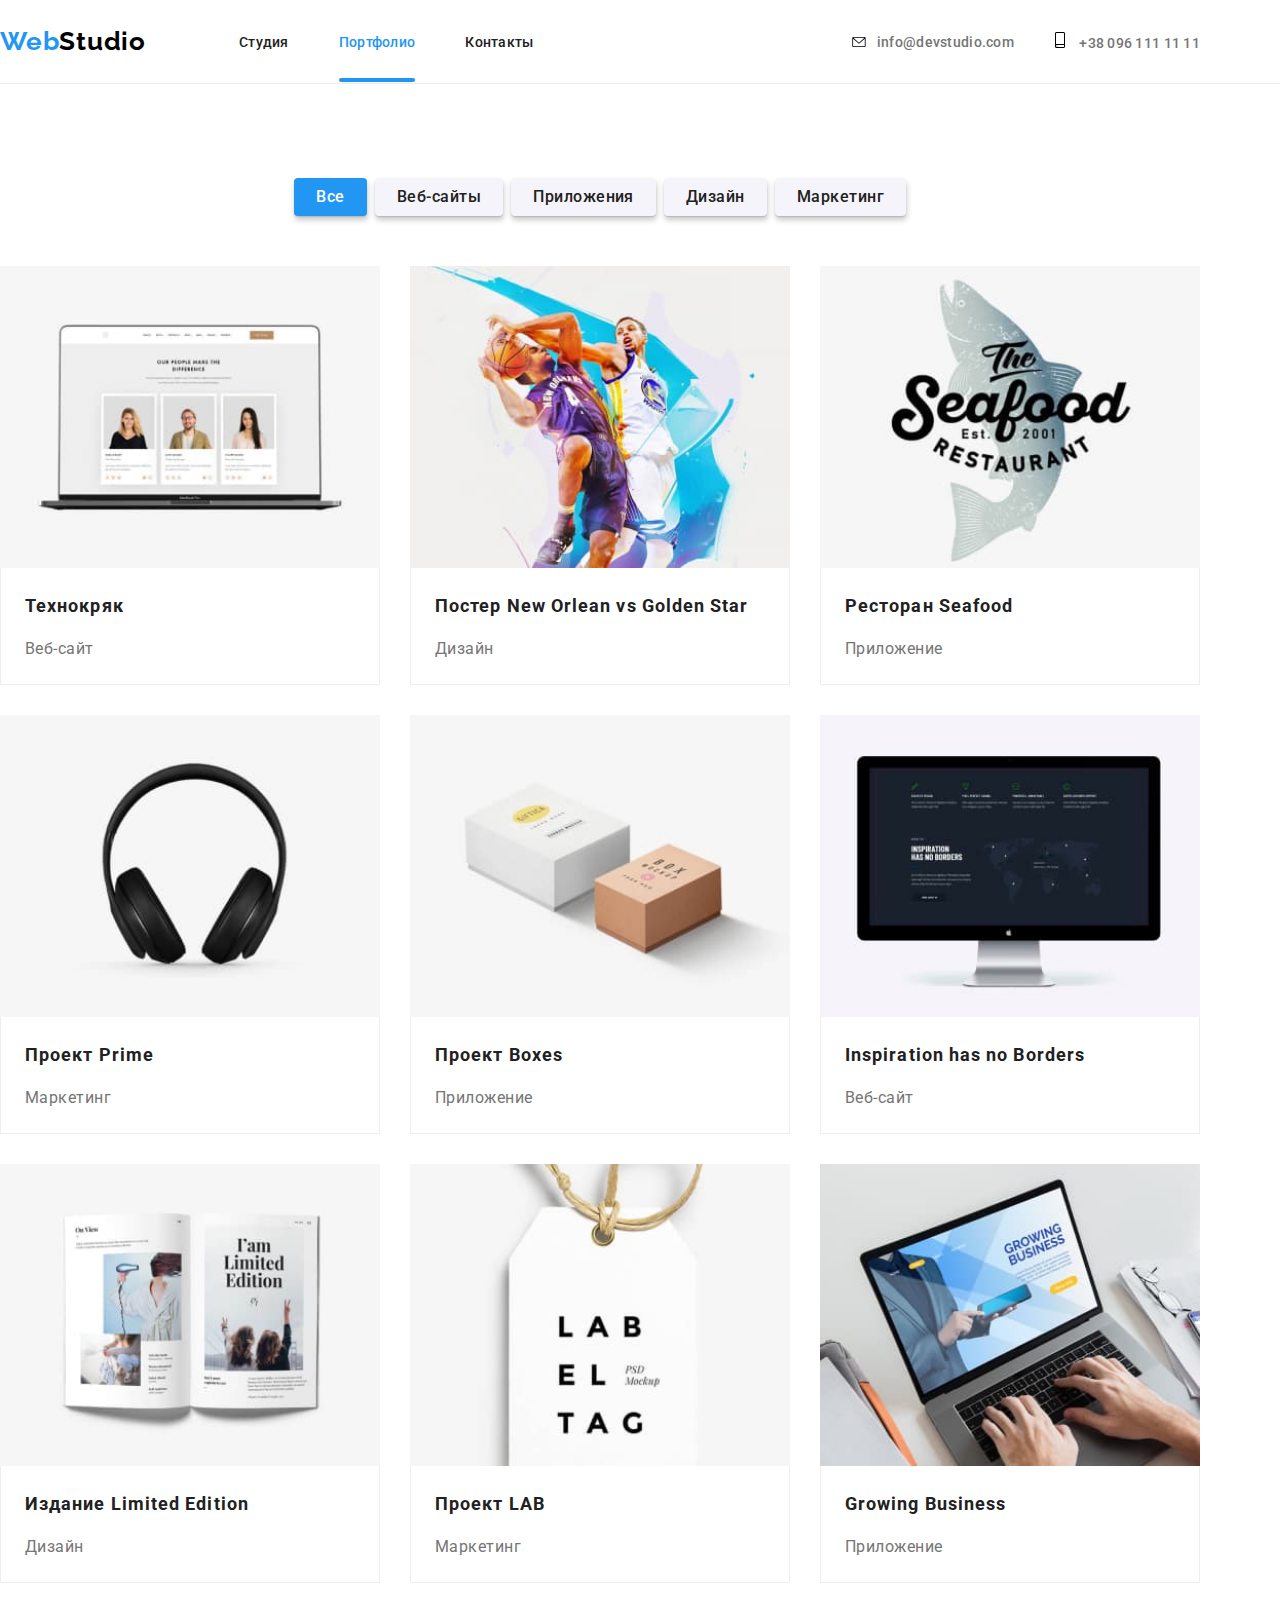
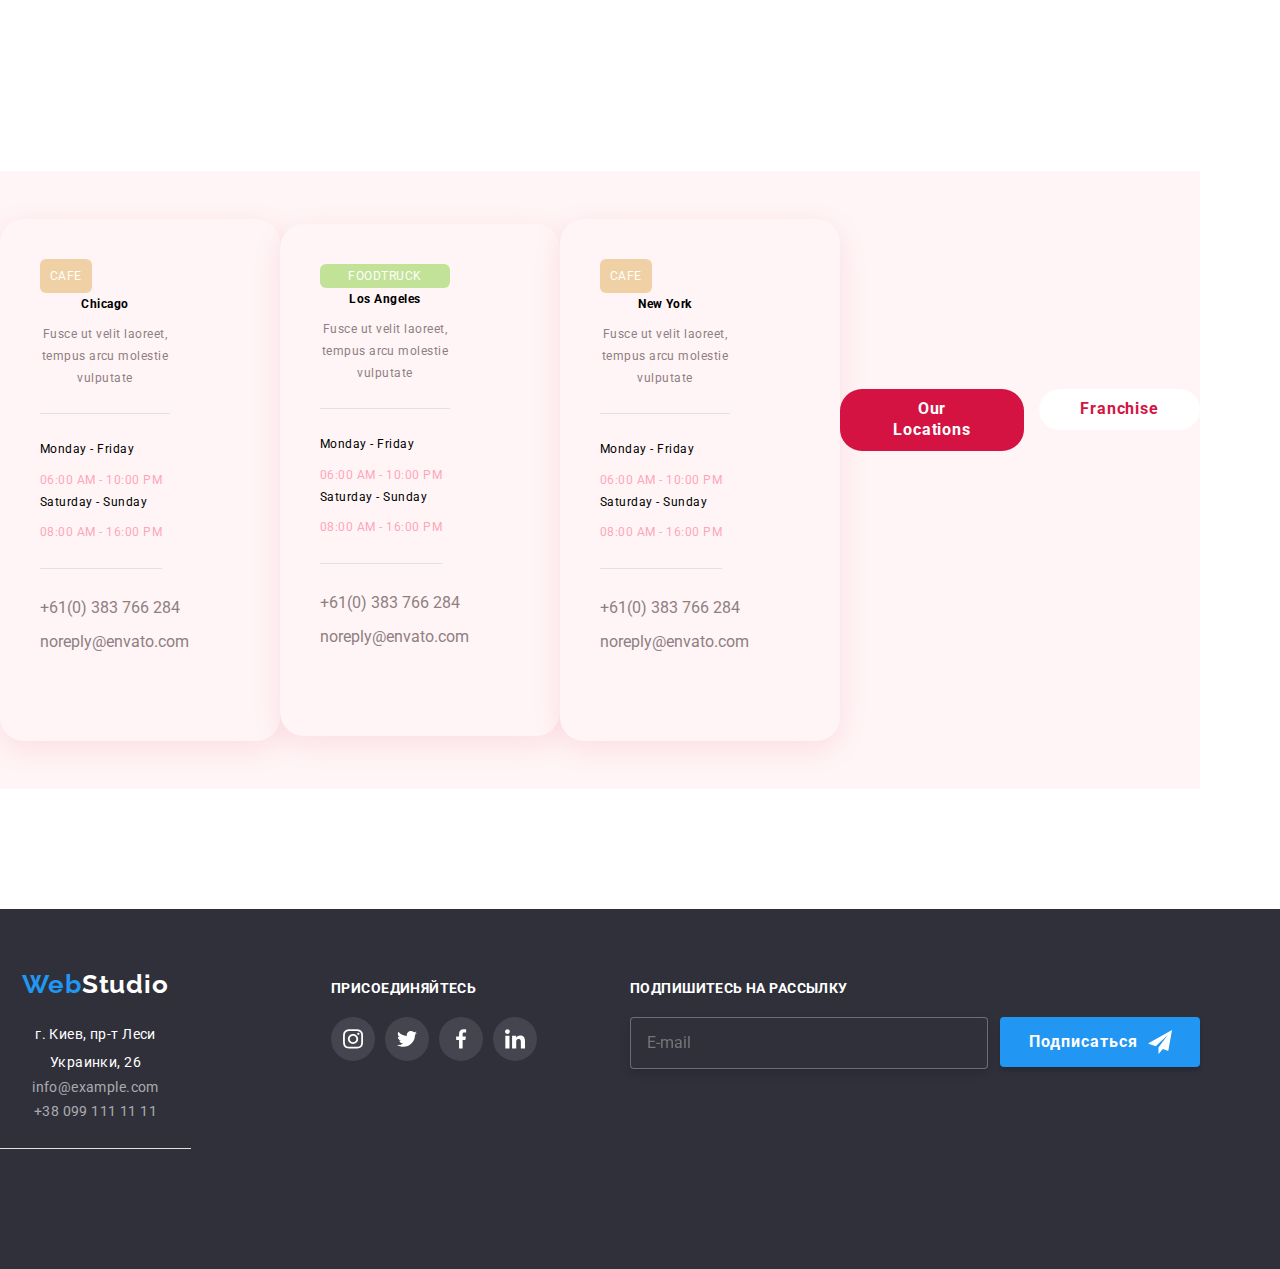
==== commit f7afaee6: "proba" ====
--- a/portfolio.html
+++ b/portfolio.html
@@ -309,11 +309,11 @@
 </div>
 </section>
  <!-- Contacts -->
- <section class="section">
-    <div class="container">
-      <h2 hidden>Contacts</h2>
+ <section class="section contacts-section">
+    <div class="container contacts-all">
+      <h2 hidden list>Contacts</h2>
       <div class="contacts">
-       <ul class="contacts-place">
+       <ul class="contacts-place list">
       <li class="contacts-place__item">
         <button type="button" class="contacts-place__btn link">CAFE</button>
       </li>
@@ -340,7 +340,7 @@
       </adress> 
     </div>
       <div class="contacts">
-        <ul class="contacts-place">
+        <ul class="contacts-place list">
           <li class="contacts-place__item">
             <button type="button" class="contacts-place__btn-1 link">FOODTRUCK</button>
           </li>
@@ -367,7 +367,7 @@
           </adress> 
       </div>
         <div class="contacts">
-      <ul class="contacts-place">
+      <ul class="contacts-place list">
           <li class="contacts-place__item">
             <button type="button" class="contacts-place__btn link">CAFE</button>
           </li>
--- a/css/main.min.css
+++ b/css/main.min.css
@@ -2,5 +2,5 @@
                      0px 1px 1px rgba(0, 0, 0, 0.14),
                       0px 2px 1px rgba(0, 0, 0, 0.2);--filters-shadow: 0px 1px 1px rgba(0, 0, 0, 0.12),
                     0px 4px 4px rgba(0, 0, 0, 0.06), 
-                    1px 4px 6px rgba(0, 0, 0, 0.16)}body{font-family:'Roboto', sans-serif;font-size:14px;font-weight:400;font-style:normal;background-color:#ffffff;color:var(--main-color)}a,input,textarea{color:currentColor}h1,h2,h3,h4,h5,h6,p,ul{padding:0;margin:0}.list{margin:0;padding:0}.list{list-style:none}.link{text-decoration:none}*,::after,::before{-webkit-box-sizing:border-box;box-sizing:border-box}.visually-hidden{position:absolute;-webkit-transform:scale(0);transform:scale(0);opacity:0}.container{max-width:480px;margin:0 auto;padding-left:15px;padding-right:15px}@media screen and (min-width: 768px){.container{max-width:768px}}@media screen and (min-width: 1200px){.container{max-width:1200px}}.header{border-bottom:1px solid #ECECEC}@media screen and (max-width: 767px){.header{padding-top:10px;padding-bottom:10px}}@media screen and (min-width: 768px){.header-container{display:-webkit-box;display:-ms-flexbox;display:flex;-webkit-box-align:center;-ms-flex-align:center;align-items:center}}.header-nav{display:-webkit-box;display:-ms-flexbox;display:flex;-webkit-box-align:center;-ms-flex-align:center;align-items:center;-webkit-box-pack:justify;-ms-flex-pack:justify;justify-content:space-between}.logo{font-family:'Raleway', sans-serif;font-weight:700;font-size:26px;line-height:1.19;letter-spacing:0.03em;border:none;color:var(--accent-color)}.logo--header{color:#000000}.header-nav__list{display:-webkit-box;display:-ms-flexbox;display:flex;-webkit-box-align:center;-ms-flex-align:center;align-items:center}@media screen and (max-width: 767px){.header-nav__list{display:none}}@media screen and (min-width: 768px){.header-nav__list{margin-left:88px}}@media screen and (min-width: 1200px){.header-nav__list{margin-left:93px}}.header-nav__list .header-nav__link--active{display:block;font-weight:500;font-size:14px;line-height:1.15;letter-spacing:0.02em;color:var(--accent-color)}@media screen and (min-width: 768px){.header-nav__list .header-nav__link--active{padding-top:32px;padding-bottom:32px}}.header-nav__list .header-nav__link--current{position:relative;color:var(--accent-color)}.header-nav__item+.header-nav__item{margin-left:50px}.header-nav__link{display:block;font-weight:500;font-size:14px;line-height:1.15;letter-spacing:0.02em;color:var(--second-title-color);-webkit-transition:color 250ms cubic-bezier(0.4, 0, 0.2, 1);transition:color 250ms cubic-bezier(0.4, 0, 0.2, 1)}@media screen and (min-width: 768px){.header-nav__link{padding-top:32px;padding-bottom:32px}}.header-nav__link:hover,.header-nav__link:focus{color:var(--accent-color)}.header-nav__link--active.header-nav__link--current::after{content:"";width:100%;height:4px;position:absolute;bottom:0px;left:0px;display:block;border-radius:4px;background:var(--accent-color);-webkit-transition:opacity 250ms cubic-bezier(0.4, 0, 0.2, 1);transition:opacity 250ms cubic-bezier(0.4, 0, 0.2, 1)}@media screen and (max-width: 767px){.connect{display:none}}@media screen and (min-width: 768px){.connect{margin-left:auto}}@media screen and (min-width: 1200px){.connect{display:-webkit-box;display:-ms-flexbox;display:flex}}.connect__item{-webkit-transition:fill 250ms cubic-bezier(0.4, 0, 0.2, 1);transition:fill 250ms cubic-bezier(0.4, 0, 0.2, 1)}@media screen and (min-width: 768px) and (max-width: 1199px){.connect__item{margin-bottom:10px}.connect__item:last-child{margin-bottom:0}}@media screen and (min-width: 1200px){.connect__item{display:-webkit-box;display:-ms-flexbox;display:flex;-webkit-box-align:center;-ms-flex-align:center;align-items:center}}.connect__item:hover,.connect__item:focus{fill:var(--accent-color)}@media screen and (min-width: 1200px){.connect__item+.connect__item{margin-left:30px}}.connect__link{display:block;margin-left:10px;font-weight:500;font-size:14px;line-height:1.15;letter-spacing:0.02em;color:var(--main-color);-webkit-transition:color 250ms cubic-bezier(0.4, 0, 0.2, 1);transition:color 250ms cubic-bezier(0.4, 0, 0.2, 1)}@media screen and (min-width: 1200px){.connect__link{padding-top:32px;padding-bottom:32px}}.connect__link:hover,.connect__link:focus{color:var(--accent-color)}.connect__icon{margin-right:10px;color:var(--main-color)}.header-btn{position:relative;display:-webkit-box;display:-ms-flexbox;display:flex;-webkit-box-align:center;-ms-flex-align:center;align-items:center;-webkit-box-pack:center;-ms-flex-pack:center;justify-content:center;border:none;fill:#000000;background-color:transparent;width:40px;height:40px;padding:0;cursor:pointer;z-index:10;-webkit-transition:fill 250ms cubic-bezier(0.4, 0, 0.2, 1);transition:fill 250ms cubic-bezier(0.4, 0, 0.2, 1)}@media screen and (min-width: 768px){.header-btn{display:none}}.header-btn:hover,.header-btn:focus{fill:var(--accent-color)}.header-btn .header-btn__icon-open{opacity:1}.header-btn.is-open .header-btn__icon-open{opacity:0}.header-btn .header-btn__icon-close{opacity:0}.header-btn.is-open .header-btn__icon-close{opacity:1}.mobile-btn{position:fixed;top:0;left:0;-webkit-transform:translateX(100%);transform:translateX(100%);background-color:#fff;width:100%;height:100%;padding:48px 40px;-webkit-transition:-webkit-transform 250ms cubic-bezier(0.4, 0, 0.2, 1);transition:-webkit-transform 250ms cubic-bezier(0.4, 0, 0.2, 1);transition:transform 250ms cubic-bezier(0.4, 0, 0.2, 1);transition:transform 250ms cubic-bezier(0.4, 0, 0.2, 1), -webkit-transform 250ms cubic-bezier(0.4, 0, 0.2, 1);display:-webkit-box;display:-ms-flexbox;display:flex;-webkit-box-orient:vertical;-webkit-box-direction:normal;-ms-flex-direction:column;flex-direction:column;z-index:10}.mobile-btn.is-open{-webkit-transform:translateX(0);transform:translateX(0)}.mobile-btn__item{margin-bottom:32px}.mobile-btn__item:last-child{margin-bottom:0}.mobile-btn__link{font-family:'Roboto';font-style:normal;font-weight:500;font-size:40px;line-height:1.17;letter-spacing:0.02em;color:var(--second-title-color);-webkit-transition:color 250ms cubic-bezier(0.4, 0, 0.2, 1);transition:color 250ms cubic-bezier(0.4, 0, 0.2, 1)}.mobile-btn__link:hover,.mobile-btn__link:focus{color:var(--accent-color)}.mobile-btn__link--active{font-family:'Roboto';font-style:normal;font-weight:500;font-size:40px;line-height:1.17;letter-spacing:0.02em;color:#2196F3}.mobile-btn-connect__list{margin-top:auto;margin-bottom:64px}.mobile-btn-connect__item{margin-bottom:32px}.mobile-btn-connect__item:last-child{margin-bottom:0}.mobile-btn-connect__link{font-family:'Roboto';font-style:normal;font-weight:500}.mobile-btn-connect__link--phone{font-size:34px;line-height:1.18;letter-spacing:0.02em;color:#2196F3}@media screen and (max-width: 479px){.mobile-btn-connect__link--phone{font-size:24px}}.mobile-btn-connect__link--mail{font-size:24px;line-height:1.17;letter-spacing:0.02em;color:#757575}.mobile-soc-list{display:-webkit-box;display:-ms-flexbox;display:flex;-ms-flex-wrap:wrap;flex-wrap:wrap;gap:10px}.mobile-soc-list__link{font-family:'Roboto';font-style:normal;font-weight:500;font-size:18px;line-height:1.22;letter-spacing:0.02em;color:#2196F3}.mobile-soc-list__item:not(:last-child) .mobile-soc-list__link{padding-right:10px;border-right:1px solid rgba(33,33,33,0.2)}.hero{max-width:1600px;margin:0 auto;text-align:center;background-color:var(--hero-btn-color);background-repeat:no-repeat;background-position:center;background-size:cover}@media screen and (max-width: 767px){.hero{padding:118px 0;background-image:-webkit-gradient(linear, left top, left bottom, from(var(--hero-overlay)), to(var(--hero-overlay))),url(../images/hero-mob480.jpg);background-image:linear-gradient(var(--hero-overlay), var(--hero-overlay)),url(../images/hero-mob480.jpg)}}@media screen and (min-width: 768px){.hero{padding:118px 0;background-image:-webkit-gradient(linear, left top, left bottom, from(var(--hero-overlay)), to(var(--hero-overlay))),url(../images/hero-tab768.jpg);background-image:linear-gradient(var(--hero-overlay), var(--hero-overlay)),url(../images/hero-tab768.jpg)}}@media screen and (min-width: 1200px){.hero{padding-top:200px;padding-bottom:200px;background-image:-webkit-gradient(linear, left top, left bottom, from(rgba(47,48,58,0.4)), to(rgba(47,48,58,0.4))),url(../images/hero-dt1600.jpg);background-image:linear-gradient(rgba(47,48,58,0.4), rgba(47,48,58,0.4)),url(../images/hero-dt1600.jpg)}}@media screen and (min-device-pixel-ratio: 2) and (max-width: 767px), screen and (-webkit-min-device-pixel-ratio: 2) and (max-width: 767px), screen and (min-resolution: 192dpi) and (max-width: 767px), screen and (min-resolution: 2dppx) and (max-width: 767px){.hero{background-image:-webkit-gradient(linear, left top, left bottom, from(var(--hero-overlay)), to(var(--hero-overlay))),url(../images/hero-mob960.jpg);background-image:linear-gradient(var(--hero-overlay), var(--hero-overlay)),url(../images/hero-mob960.jpg)}}@media screen and (min-device-pixel-ratio: 2) and (min-width: 768px), screen and (-webkit-min-device-pixel-ratio: 2) and (min-width: 768px), screen and (min-resolution: 192dpi) and (min-width: 768px), screen and (min-resolution: 2dppx) and (min-width: 768px){.hero{background-image:-webkit-gradient(linear, left top, left bottom, from(var(--hero-overlay)), to(var(--hero-overlay))),url(../images/hero-tab1536.jpg);background-image:linear-gradient(var(--hero-overlay), var(--hero-overlay)),url(../images/hero-tab1536.jpg)}}@media screen and (min-device-pixel-ratio: 2) and (min-width: 1200px), screen and (-webkit-min-device-pixel-ratio: 2) and (min-width: 1200px), screen and (min-resolution: 192dpi) and (min-width: 1200px), screen and (min-resolution: 2dppx) and (min-width: 1200px){.hero{background-image:-webkit-gradient(linear, left top, left bottom, from(rgba(47,48,58,0.4)), to(rgba(47,48,58,0.4))),url(../images/hero-dt3200.jpg);background-image:linear-gradient(rgba(47,48,58,0.4), rgba(47,48,58,0.4)),url(../images/hero-dt3200.jpg)}}.hero__title{margin:0 auto;margin-bottom:30px;font-family:inherit;font-weight:900;font-size:26px;line-height:1.62;letter-spacing:0.06em;text-transform:uppercase;color:var(--first-title-color)}@media screen and (min-width: 480px){.hero__title{width:360px}}@media screen and (min-width: 1200px){.hero__title{width:696px;font-size:44px;line-height:1.36}}.hero__btn{border:none;margin:0 auto;font-weight:700;font-size:16px;line-height:1.88;display:block;cursor:pointer;border-radius:4px;padding:10px 32px;min-width:200px;letter-spacing:0.06em;color:var(--first-btn-color);background-color:#2196F3;-webkit-transition:background-color 250ms cubic-bezier(0.4, 0, 0.2, 1),color 250ms cubic-bezier(0.4, 0, 0.2, 1);transition:background-color 250ms cubic-bezier(0.4, 0, 0.2, 1),color 250ms cubic-bezier(0.4, 0, 0.2, 1)}.hero__btn:hover,.hero__btn:focus{color:var(--first-btn-color);background-color:#188CE8}.backdrop{position:fixed;width:100%;height:100%;top:0px;z-index:100;background-color:rgba(0,0,0,0.2);-webkit-transition-property:opacity;transition-property:opacity;-webkit-transition-duration:250ms;transition-duration:250ms;-webkit-transition-timing-function:cubic-bezier(0.4, 0, 0.2, 1);transition-timing-function:cubic-bezier(0.4, 0, 0.2, 1)}.backdrop.is-hidden{opacity:0;visibility:hidden;pointer-events:none}.modal{position:absolute;top:50%;left:50%;-webkit-transform:translate(-50%, -50%) rotate(360deg) scale(1);transform:translate(-50%, -50%) rotate(360deg) scale(1);max-width:450px;min-height:581px;padding:40px;background-color:var(--first-title-color);-webkit-box-shadow:0px 1px 3px rgba(0,0,0,0.12),0px 1px 1px rgba(0,0,0,0.14),0px 2px 1px rgba(0,0,0,0.2);box-shadow:0px 1px 3px rgba(0,0,0,0.12),0px 1px 1px rgba(0,0,0,0.14),0px 2px 1px rgba(0,0,0,0.2);border-radius:4px;-webkit-transition:-webkit-transform 250ms cubic-bezier(0.4, 0, 0.2, 1),-webkit-box-shadow 250ms cubic-bezier(0.4, 0, 0.2, 1);transition:-webkit-transform 250ms cubic-bezier(0.4, 0, 0.2, 1),-webkit-box-shadow 250ms cubic-bezier(0.4, 0, 0.2, 1);transition:transform 250ms cubic-bezier(0.4, 0, 0.2, 1),box-shadow 250ms cubic-bezier(0.4, 0, 0.2, 1);transition:transform 250ms cubic-bezier(0.4, 0, 0.2, 1),box-shadow 250ms cubic-bezier(0.4, 0, 0.2, 1),-webkit-transform 250ms cubic-bezier(0.4, 0, 0.2, 1),-webkit-box-shadow 250ms cubic-bezier(0.4, 0, 0.2, 1)}@media screen and (min-width: 480px) and (max-width: 1199px){.modal{width:100%}}@media screen and (min-width: 1200px){.modal{width:528px}}.modal__close-btn{position:absolute;cursor:pointer;top:8px;right:8px;display:-webkit-box;display:-ms-flexbox;display:flex;-webkit-box-pack:center;-ms-flex-pack:center;justify-content:center;-webkit-box-align:center;-ms-flex-align:center;align-items:center;width:30px;height:30px;padding:0;border-radius:50%;fill:var(--second-title-color);background-color:var(--white-color);border:1px solid rgba(0,0,0,0.1);-webkit-transition:fill 250ms cubic-bezier(0.4, 0, 0.2, 1);transition:fill 250ms cubic-bezier(0.4, 0, 0.2, 1)}.modal__close-btn:hover,.modal__close-btn:focus{fill:#188CE8}.modal-form__title{display:block;margin-bottom:12px;font-weight:700;font-size:20px;line-height:1.15;text-align:center;letter-spacing:0.03em;color:var(--second-title-color)}.modal-form__group{position:relative;display:block;margin-bottom:10px}.modal-form__group:nth-last-of-type(2){margin-bottom:20px}.modal-form__group:last-of-type{display:-webkit-box;display:-ms-flexbox;display:flex;-webkit-box-align:center;-ms-flex-align:center;align-items:center;-webkit-box-pack:center;-ms-flex-pack:center;justify-content:center;margin-bottom:30px}.modal-form__tag{margin-bottom:4px;display:block;font-size:12px;line-height:1.16;letter-spacing:0.01em;color:var(--main-color)}.modal-form__input{width:100%;height:40px;padding:0;padding-left:42px;border:1px solid rgba(33,33,33,0.2);border-radius:4px;outline:transparent;-webkit-transition:border-color 250ms cubic-bezier(0.4, 0, 0.2, 1);transition:border-color 250ms cubic-bezier(0.4, 0, 0.2, 1)}.modal-form__input:hover,.modal-form__input:focus{border-color:#2196F3}.modal-form__icon{position:absolute;bottom:12px;left:15px;fill:var(--second-title-color);-webkit-transition:fill 250ms cubic-bezier(0.4, 0, 0.2, 1);transition:fill 250ms cubic-bezier(0.4, 0, 0.2, 1)}.modal-form__input:hover+.modal-form__icon,.modal-form__input:focus+.modal-form__icon{fill:#2196F3}.modal-form__textarea{padding:12px 16px;width:100%;height:120px;border:1px solid rgba(33,33,33,0.2);border-radius:4px;resize:none;outline:transparent;-webkit-transition:border 250ms cubic-bezier(0.4, 0, 0.2, 1);transition:border 250ms cubic-bezier(0.4, 0, 0.2, 1)}.modal-form__textarea:hover,.modal-form__textarea:focus{border-color:#188CE8}.modal-form__textarea::-webkit-input-placeholder{font-size:14px;line-height:1.33;letter-spacing:0.01em;color:rgba(117,117,117,0.5)}.modal-form__textarea:-ms-input-placeholder{font-size:14px;line-height:1.33;letter-spacing:0.01em;color:rgba(117,117,117,0.5)}.modal-form__textarea::-ms-input-placeholder{font-size:14px;line-height:1.33;letter-spacing:0.01em;color:rgba(117,117,117,0.5)}.modal-form__textarea::placeholder{font-size:14px;line-height:1.33;letter-spacing:0.01em;color:rgba(117,117,117,0.5)}.modal-field-checkbox__group{display:-webkit-box;display:-ms-flexbox;display:flex;-webkit-box-align:center;-ms-flex-align:center;align-items:center;-webkit-box-pack:center;-ms-flex-pack:center;justify-content:center;width:16px;height:15px;margin-right:7px;border:2px solid var(--second-title-color);border-radius:2px;-webkit-transition:background-color 250ms cubic-bezier(0.4, 0, 0.2, 1),border 250ms cubic-bezier(0.4, 0, 0.2, 1);transition:background-color 250ms cubic-bezier(0.4, 0, 0.2, 1),border 250ms cubic-bezier(0.4, 0, 0.2, 1)}.modal-field-checkbox:checked+.modal-field-checkbox__group{border-color:transparent;background-color:#188CE8}.modal-field-checkbox__icon{fill:var(--first-title-color)}.modal-field-checkbox__agreement{display:inline-block;font-size:14px;line-height:1.71;letter-spacing:0.03em;color:var(--main-color)}@media screen and (max-width: 1199px){.modal-field-checkbox__agreement{font-size:12px}}.modal-field-checkbox__rules{display:inline-block;-webkit-text-decoration-line:underline;text-decoration-line:underline;text-underline-position:under;color:var(--accent-color)}.modal-form__btn-send-modal{display:block;margin:0 auto;padding:10px 55px 10px 56px;min-height:50px;min-width:200px;cursor:pointer;border:none;font-weight:700;font-size:16px;line-height:1.87;letter-spacing:0.06em;text-align:center;color:var(--first-title-color);background-color:var(--accent-color);-webkit-box-shadow:0px 4px 4px rgba(0,0,0,0.15);box-shadow:0px 4px 4px rgba(0,0,0,0.15);outline:rgba(0,0,0,0);border-radius:4px;-webkit-transition:background-color 250ms cubic-bezier(0.4, 0, 0.2, 1),color 250ms cubic-bezier(0.4, 0, 0.2, 1);transition:background-color 250ms cubic-bezier(0.4, 0, 0.2, 1),color 250ms cubic-bezier(0.4, 0, 0.2, 1)}.modal-form__btn-send-modal:hover,.modal-form__btn-send-modal:focus{color:var(--first-btn-color);background-color:#188CE8}img{display:block;max-width:100%;height:auto;width:100%}.section{padding-bottom:0}@media screen and (max-width: 1199px){.section{padding-top:60px;padding-bottom:60px;margin-left:auto;margin-right:auto}}@media screen and (min-width: 1200px){.section{padding-top:94px}}@media screen and (min-width: 768px){.specifics__list{display:-webkit-box;display:-ms-flexbox;display:flex;-ms-flex-wrap:wrap;flex-wrap:wrap;gap:30px}}.specifics-soc{display:-webkit-box;display:-ms-flexbox;display:flex;height:120px;margin-bottom:30px;-webkit-box-align:center;-ms-flex-align:center;align-items:center;-webkit-box-pack:center;-ms-flex-pack:center;justify-content:center;background-color:#F5F4FA;border-radius:4px}.specifics-title{margin-bottom:10px;font-weight:700;line-height:1.14;letter-spacing:0.03em;text-transform:uppercase;text-align:center;color:var(--second-title-color)}@media screen and (min-width: 768px){.specifics-title{text-align:left}}.specifics-title__about{line-height:1.71;letter-spacing:0.03em;color:var(--main-color)}@media screen and (max-width: 767px){.specifics__item{margin-bottom:30px}.specifics__item:last-child{margin-bottom:0}}@media screen and (min-width: 768px){.specifics__item{-ms-flex-preferred-size:354px;flex-basis:354px}}@media screen and (min-width: 1200px){.specifics__item{-ms-flex-preferred-size:270px;flex-basis:270px}}.about{padding-bottom:94px}@media screen and (max-width: 1199px){.about{padding-top:0;padding-bottom:0}}.about__title{margin-top:0;margin-bottom:50px;padding-top:0;font-weight:700;font-size:36px;line-height:1.17;text-align:center;letter-spacing:0.03em;color:var(--second-title-color)}@media screen and (max-width: 1199px){.about__title{display:none}}.about__list{display:-webkit-box;display:-ms-flexbox;display:flex}@media screen and (max-width: 1199px){.about__list{display:none}}.about__item-1{margin-left:0}.over--about__item{position:relative;overflow:hidden}.about__over{position:absolute;bottom:0;left:0;width:100%;height:70px;background-color:rgba(47,48,58,0.8)}.about__text{padding-top:27px;padding-bottom:27px;margin:0;display:-webkit-box;display:-ms-flexbox;display:flex;-webkit-box-align:center;-ms-flex-align:center;align-items:center;-webkit-box-pack:center;-ms-flex-pack:center;justify-content:center;font-weight:700;font-size:14px;line-height:1.14;text-align:center;letter-spacing:0.03em;text-transform:uppercase;color:var(--first-title-color)}.about__item{margin-left:30px}.teames{background-color:var(--teames-bg-color)}@media screen and (min-width: 1200px){.teames{padding-bottom:94px}}.teames__title{margin-bottom:30px;font-weight:700;font-size:28px;line-height:1.17;text-align:center;letter-spacing:0.03em;color:var(--second-title-color)}@media screen and (min-width: 1200px){.teames__title{font-size:36px}}.teames-list{display:-webkit-box;display:-ms-flexbox;display:flex;-ms-flex-wrap:wrap;flex-wrap:wrap}@media screen and (min-width: 768px){.teames-list{display:-webkit-box;display:-ms-flexbox;display:flex;-ms-flex-wrap:wrap;flex-wrap:wrap;gap:30px}}.teames-list__item-1{width:100%;background:var(--first-title-color);-webkit-box-shadow:var(--card-shadow);box-shadow:var(--card-shadow);border-radius:0px 0px 4px 4px}@media screen and (max-width: 767px){.teames-list__item-1{margin-bottom:30px}.teames-list__item-1:last-child{margin-bottom:0}}@media screen and (min-width: 768px){.teames-list__item-1{max-width:768px;-ms-flex-preferred-size:calc((100% - 30px)/2);flex-basis:calc((100% - 30px)/2)}}@media screen and (min-width: 1200px){.teames-list__item-1{max-width:1200px;-ms-flex-preferred-size:calc((100% - 90px)/4);flex-basis:calc((100% - 90px)/4)}}.border-teames{margin-top:30px;margin-bottom:30px}.border-teames__names{padding-bottom:10px;font-weight:500;font-size:16px;line-height:1.19;text-align:center;letter-spacing:0.03em;color:var(--second-title-color)}.border-teames__proffesion{padding-bottom:16px;font-weight:400;font-size:16px;line-height:1.19;text-align:center;letter-spacing:0.03em;color:var(--main-color)}.teames-soc-list{display:-webkit-box;display:-ms-flexbox;display:flex;-webkit-box-pack:center;-ms-flex-pack:center;justify-content:center;-webkit-box-align:center;-ms-flex-align:center;align-items:center}.teames-soc-list__item+.teames-soc-list__item{margin-left:10px}.teames-soc-list__link{width:44px;height:44px;background-color:transparent;border-radius:50%;display:-webkit-box;display:-ms-flexbox;display:flex;-webkit-box-pack:center;-ms-flex-pack:center;justify-content:center;-webkit-box-align:center;-ms-flex-align:center;align-items:center;-webkit-transition:background-color 250ms cubic-bezier(0.4, 0, 0.2, 1),fill 250ms cubic-bezier(0.4, 0, 0.2, 1);transition:background-color 250ms cubic-bezier(0.4, 0, 0.2, 1),fill 250ms cubic-bezier(0.4, 0, 0.2, 1)}.teames-soc-list__link:hover,.teames-soc-list__link:focus{background-color:#2196F3}.teames-soc-list__icon{fill:#AFB1B8;-webkit-transition:fill 250ms cubic-bezier(0.4, 0, 0.2, 1);transition:fill 250ms cubic-bezier(0.4, 0, 0.2, 1)}.teames-soc-list__link:hover .teames-soc-list__icon,.teames-soc-list__link:focus .teames-soc-list__icon{fill:#FFFFFF}.teames-list__item{width:100%;background:var(--first-title-color);-webkit-box-shadow:var(--card-shadow);box-shadow:var(--card-shadow);border-radius:0px 0px 4px 4px}@media screen and (max-width: 767px){.teames-list__item{margin-bottom:30px}.teames-list__item:last-child{margin-bottom:0}}@media screen and (min-width: 768px){.teames-list__item{max-width:768px;-ms-flex-preferred-size:calc((100% - 30px)/2);flex-basis:calc((100% - 30px)/2)}}@media screen and (min-width: 1200px){.teames-list__item{max-width:1200px;-ms-flex-preferred-size:calc((100% - 90px)/4);flex-basis:calc((100% - 90px)/4)}}@media screen and (min-width: 1200px){.regular-clientes{padding-bottom:94px}}.regular-clientes__title{display:-webkit-box;display:-ms-flexbox;display:flex;-webkit-box-pack:center;-ms-flex-pack:center;justify-content:center;margin-top:0;margin-bottom:30px;font-weight:700;font-size:28px;line-height:1.17;text-align:center;letter-spacing:0.03em;color:var(--second-title-color)}.regular-clientes-list{display:-webkit-box;display:-ms-flexbox;display:flex;-webkit-box-align:center;-ms-flex-align:center;align-items:center;-webkit-box-pack:center;-ms-flex-pack:center;justify-content:center;margin:0 auto;-ms-flex-wrap:wrap;flex-wrap:wrap;gap:30px}.regular-clientes-list__item{display:-webkit-box;display:-ms-flexbox;display:flex;-webkit-box-align:center;-ms-flex-align:center;align-items:center;-webkit-box-pack:center;-ms-flex-pack:center;justify-content:center;padding:16px;background-color:transparent;border:1px solid #AFB1B8;border-radius:4px;-webkit-transition:border 250ms cubic-bezier(0.4, 0, 0.2, 1),fill 250ms cubic-bezier(0.4, 0, 0.2, 1);transition:border 250ms cubic-bezier(0.4, 0, 0.2, 1),fill 250ms cubic-bezier(0.4, 0, 0.2, 1)}@media screen and (max-width: 767px){.regular-clientes-list__item{-ms-flex-preferred-size:calc((100% - 30px)/2);flex-basis:calc((100% - 30px)/2);padding:12px}}@media screen and (min-width: 768px){.regular-clientes-list__item{-ms-flex-preferred-size:calc((100% - 60px)/3);flex-basis:calc((100% - 60px)/3)}}@media screen and (min-width: 1200px){.regular-clientes-list__item{-ms-flex-preferred-size:calc((100% - 150px)/6);flex-basis:calc((100% - 150px)/6)}}.regular-clientes-list__item:hover,.regular-clientes-list__item:focus{border:1px solid #2196F3}.regular-clientes-list__link{display:-webkit-box;display:-ms-flexbox;display:flex;-webkit-box-pack:center;-ms-flex-pack:center;justify-content:center;-webkit-box-align:center;-ms-flex-align:center;align-items:center}.regular-clientes-list__icon{display:-webkit-box;display:-ms-flexbox;display:flex;-webkit-box-align:center;-ms-flex-align:center;align-items:center;fill:#AFB1B8;-webkit-transition:fill 250ms cubic-bezier(0.4, 0, 0.2, 1);transition:fill 250ms cubic-bezier(0.4, 0, 0.2, 1)}.regular-clientes-list__link:hover .regular-clientes-list__icon,.regular-clientes-list__link:focus .regular-clientes-list__icon{fill:#2196F3}.footer{padding-top:60px;padding-bottom:60px;background-color:#2F303A}.footer-container{-webkit-box-pack:start;-ms-flex-pack:start;justify-content:flex-start;-webkit-box-align:baseline;-ms-flex-align:baseline;align-items:baseline}@media screen and (min-width: 1200px){.footer-container{display:-webkit-box;display:-ms-flexbox;display:flex}}.footer-adress-soc{margin-bottom:60px}@media screen and (min-width: 768px){.footer-adress-soc{display:-webkit-box;display:-ms-flexbox;display:flex;-webkit-box-pack:center;-ms-flex-pack:center;justify-content:center;-webkit-box-align:baseline;-ms-flex-align:baseline;align-items:baseline}}.adress{text-align:center;margin-bottom:60px;color:var(--first-title-color)}@media screen and (min-width: 768px){.adress{max-width:768px;-webkit-box-pack:center;-ms-flex-pack:center;justify-content:center;-webkit-box-align:center;-ms-flex-align:center;align-items:center;margin:0}}@media screen and (min-width: 1200px){.adress{margin-right:70px}}.logo--footer{margin-bottom:20px;color:var(--first-title-color)}@media screen and (max-width: 1199px){.logo--footer{-webkit-box-pack:center;-ms-flex-pack:center;justify-content:center;-webkit-box-align:center;-ms-flex-align:center;align-items:center}}.footer-adress{margin-top:20px;font-style:normal}@media screen and (max-width: 1199px){.footer-adress-list__item{margin-bottom:9px}}.footer-adress-list__link-1{font-size:14px;line-height:2;letter-spacing:0.03em;color:var(--first-title-color)}.footer-adress-list__link{font-size:14px;line-height:1.71;letter-spacing:0.03em;color:rgba(255,255,255,0.6)}@media screen and (min-width: 768px){.footer-soc{margin-left:165px}}@media screen and (min-width: 1200px){.footer-soc{margin-left:70px;margin-right:93px}}.footer-soc__title{margin-top:0;margin-bottom:20px;font-weight:700;font-size:14px;line-height:1.14;letter-spacing:0.03em;text-transform:uppercase;color:var(--first-title-color)}@media screen and (max-width: 1199px){.footer-soc__title{text-align:center}}.footer-soc-list{display:-webkit-box;display:-ms-flexbox;display:flex;gap:10px}@media screen and (max-width: 767px){.footer-soc-list{-webkit-box-pack:center;-ms-flex-pack:center;justify-content:center;-webkit-box-align:center;-ms-flex-align:center;align-items:center}}.footer-soc-list__item+.footer-soc-list__item{display:-webkit-box;display:-ms-flexbox;display:flex;-webkit-box-align:baseline;-ms-flex-align:baseline;align-items:baseline}.footer-soc-list__link{width:44px;height:44px;background-color:transparent;border-radius:50%;display:-webkit-box;display:-ms-flexbox;display:flex;-webkit-box-pack:center;-ms-flex-pack:center;justify-content:center;-webkit-box-align:center;-ms-flex-align:center;align-items:center;background-color:rgba(255,255,255,0.1);-webkit-transition:background-color 250ms cubic-bezier(0.4, 0, 0.2, 1),fill 250ms cubic-bezier(0.4, 0, 0.2, 1);transition:background-color 250ms cubic-bezier(0.4, 0, 0.2, 1),fill 250ms cubic-bezier(0.4, 0, 0.2, 1)}.footer-soc-list__link:hover,.footer-soc-list__link:focus{background-color:var(--accent-color)}.footer-soc-list__icon{fill:var(--first-title-color);-webkit-transition:fill 250ms cubic-bezier(0.4, 0, 0.2, 1);transition:fill 250ms cubic-bezier(0.4, 0, 0.2, 1)}.footer-soc-list__link:hover .footer-soc-list__icon,.footer-soc-list__link:focus .footer-soc-list__icon{fill:var(--first-title-color)}.footer-subscribe{margin:0 auto}@media screen and (min-width: 1200px){.footer-subscribe{margin-left:auto}}.footer-subscribe__title{margin-top:0;margin-bottom:20px;font-weight:700;font-size:14px;line-height:1.14;letter-spacing:0.03em;text-transform:uppercase;color:var(--first-title-color)}@media screen and (max-width: 1199px){.footer-subscribe__title{text-align:center}}@media screen and (max-width: 1199px){.footer-subscribe-form{text-align:center;margin:0 auto}}@media screen and (min-width: 1200px){.footer-subscribe-form{display:-webkit-box;display:-ms-flexbox;display:flex;margin-left:auto}}.footer-subscribe-form__mail{width:100%;max-width:450px;margin-bottom:20px;padding-left:16px;padding-top:15px;padding-bottom:15px;font-size:16px;line-height:1.25;border:1px solid rgba(255,255,255,0.3);-webkit-filter:drop-shadow(0px 4px 4px rgba(0,0,0,0.15));filter:drop-shadow(0px 4px 4px rgba(0,0,0,0.15));border-radius:4px;background-color:#2f303a;outline:none;color:rgba(255,255,255,0.6);-webkit-transition:border-color 250ms cubic-bezier(0.4, 0, 0.2, 1);transition:border-color 250ms cubic-bezier(0.4, 0, 0.2, 1)}@media screen and (min-width: 480px){.footer-subscribe-form__mail{max-width:768px;display:block;margin:0 auto;margin-bottom:20px}}@media screen and (min-width: 480px){.footer-subscribe-form__mail{width:450px}}@media screen and (min-width: 1200px){.footer-subscribe-form__mail{width:358px}}.footer-subscribe-form__btn--send{padding:10px 28px;position:relative;padding:10px 62px 10px 29px;min-width:200px;height:50px;line-height:1.87;letter-spacing:0.06em;display:-webkit-box;display:-ms-flexbox;display:flex;-webkit-box-align:center;-ms-flex-align:center;align-items:center;-webkit-box-pack:center;-ms-flex-pack:center;justify-content:center;border:none;cursor:pointer;font-weight:700;font-size:16px;color:var(--first-title-color);background-color:var(--accent-color);outline:rgba(0,0,0,0);-webkit-box-shadow:0px 4px 4px rgba(0,0,0,0.15);box-shadow:0px 4px 4px rgba(0,0,0,0.15);border-radius:4px;-webkit-transition:background-color 250ms cubic-bezier(0.4, 0, 0.2, 1),-webkit-box-shadow 250ms cubic-bezier(0.4, 0, 0.2, 1);transition:background-color 250ms cubic-bezier(0.4, 0, 0.2, 1),-webkit-box-shadow 250ms cubic-bezier(0.4, 0, 0.2, 1);transition:background-color 250ms cubic-bezier(0.4, 0, 0.2, 1),box-shadow 250ms cubic-bezier(0.4, 0, 0.2, 1);transition:background-color 250ms cubic-bezier(0.4, 0, 0.2, 1),box-shadow 250ms cubic-bezier(0.4, 0, 0.2, 1),-webkit-box-shadow 250ms cubic-bezier(0.4, 0, 0.2, 1)}@media screen and (max-width: 1199px){.footer-subscribe-form__btn--send{margin:0 auto}}@media screen and (min-width: 1200px){.footer-subscribe-form__btn--send{margin-left:12px}}.footer-subscribe-form__btn--send:hover,.footer-subscribe-form__btn--send:focus{background-color:var(--accent-color)}.footer-subscribe-form__icon{position:absolute;right:28px}.filter{margin-bottom:50px;-webkit-box-pack:center;-ms-flex-pack:center;justify-content:center;display:-webkit-box;display:-ms-flexbox;display:flex}@media screen and (max-width: 480px){.filter{display:-webkit-box;display:-ms-flexbox;display:flex;-ms-flex-wrap:wrap;flex-wrap:wrap;-webkit-box-pack:start;-ms-flex-pack:start;justify-content:start}}@media screen and (max-width: 480px){.filter__item{margin-bottom:15px}}.filter__item:not(:last-child){margin-right:8px}.filter__btn--active{min-width:73px;padding:6px 22px;display:inline-block;background:#F5F4FA;border-radius:4px;font-weight:500;font-size:16px;line-height:1.62;text-align:center;cursor:pointer;border:none;letter-spacing:0.03em;color:var(--first-title-color);background-color:var(--accent-color);-webkit-box-shadow:var(--filters-shadow);box-shadow:var(--filters-shadow);-webkit-transition:background-color 250ms cubic-bezier(0.4, 0, 0.2, 1),color 250ms cubic-bezier(0.4, 0, 0.2, 1),-webkit-box-shadow 250ms cubic-bezier(0.4, 0, 0.2, 1);transition:background-color 250ms cubic-bezier(0.4, 0, 0.2, 1),color 250ms cubic-bezier(0.4, 0, 0.2, 1),-webkit-box-shadow 250ms cubic-bezier(0.4, 0, 0.2, 1);transition:background-color 250ms cubic-bezier(0.4, 0, 0.2, 1),color 250ms cubic-bezier(0.4, 0, 0.2, 1),box-shadow 250ms cubic-bezier(0.4, 0, 0.2, 1);transition:background-color 250ms cubic-bezier(0.4, 0, 0.2, 1),color 250ms cubic-bezier(0.4, 0, 0.2, 1),box-shadow 250ms cubic-bezier(0.4, 0, 0.2, 1),-webkit-box-shadow 250ms cubic-bezier(0.4, 0, 0.2, 1)}.filter__btn--active:hover,.filter__btn--active:focus{color:var(--second-title-color)}.filter__btn{min-width:73px;display:inline-block;padding:6px 22px;background:#F5F4FA;border-radius:4px;font-weight:500;font-size:16px;line-height:1.62;text-align:center;cursor:pointer;border:none;letter-spacing:0.03em;color:var(--second-title-color);-webkit-box-shadow:var(--filters-shadow);box-shadow:var(--filters-shadow);-webkit-transition:background-color 250ms cubic-bezier(0.4, 0, 0.2, 1),color 250ms cubic-bezier(0.4, 0, 0.2, 1),-webkit-box-shadow 250ms cubic-bezier(0.4, 0, 0.2, 1);transition:background-color 250ms cubic-bezier(0.4, 0, 0.2, 1),color 250ms cubic-bezier(0.4, 0, 0.2, 1),-webkit-box-shadow 250ms cubic-bezier(0.4, 0, 0.2, 1);transition:background-color 250ms cubic-bezier(0.4, 0, 0.2, 1),color 250ms cubic-bezier(0.4, 0, 0.2, 1),box-shadow 250ms cubic-bezier(0.4, 0, 0.2, 1);transition:background-color 250ms cubic-bezier(0.4, 0, 0.2, 1),color 250ms cubic-bezier(0.4, 0, 0.2, 1),box-shadow 250ms cubic-bezier(0.4, 0, 0.2, 1),-webkit-box-shadow 250ms cubic-bezier(0.4, 0, 0.2, 1)}.filter__btn:hover,.filter__btn:focus{color:var(--first-title-color);background-color:var(--accent-color)}@media screen and (min-width: 1200px){.portfolio-section{padding-bottom:94px}}.project-list{display:-webkit-box;display:-ms-flexbox;display:flex;-ms-flex-wrap:wrap;flex-wrap:wrap;gap:30px}@media screen and (max-width: 767px){.project-list{display:block}}.project-list__item{display:-webkit-box;display:-ms-flexbox;display:flex;-webkit-box-orient:vertical;-webkit-box-direction:normal;-ms-flex-direction:column;flex-direction:column;background:#FFFFFF;-webkit-transition:-webkit-box-shadow 250ms cubic-bezier(0.4, 0, 0.2, 1);transition:-webkit-box-shadow 250ms cubic-bezier(0.4, 0, 0.2, 1);transition:box-shadow 250ms cubic-bezier(0.4, 0, 0.2, 1);transition:box-shadow 250ms cubic-bezier(0.4, 0, 0.2, 1), -webkit-box-shadow 250ms cubic-bezier(0.4, 0, 0.2, 1)}@media screen and (max-width: 767px){.project-list__item{margin-bottom:30px}}@media screen and (min-width: 768px){.project-list__item{-ms-flex-preferred-size:calc((100% - 30px)/2);flex-basis:calc((100% - 30px)/2)}}@media screen and (min-width: 1200px){.project-list__item{-ms-flex-preferred-size:calc((100% - 60px)/3);flex-basis:calc((100% - 60px)/3)}}.project-list__item:hover,.project-list__item:focus{-webkit-box-shadow:0px 1px 1px rgba(0,0,0,0.12),0px 4px 4px rgba(0,0,0,0.06),1px 4px 6px rgba(0,0,0,0.16);box-shadow:0px 1px 1px rgba(0,0,0,0.12),0px 4px 4px rgba(0,0,0,0.06),1px 4px 6px rgba(0,0,0,0.16)}.over--project-list__item{position:relative;overflow:hidden}.project-over{position:absolute;top:0;left:0;background-color:var(--accent-color);-webkit-transform:translateY(101%);transform:translateY(101%)}@media screen and (min-width: 320px){.project-over{display:-webkit-box;display:-ms-flexbox;display:flex;-webkit-box-align:center;-ms-flex-align:center;align-items:center;width:100%;height:100%;padding:10px;font-size:18px}}.project-list__item:hover .project-over,.project-list__item:focus .project-over{-webkit-transform:translateY(0);transform:translateY(0);-webkit-transition:-webkit-transform 250ms ease;transition:-webkit-transform 250ms ease;transition:transform 250ms ease;transition:transform 250ms ease, -webkit-transform 250ms ease}.project-over__text{padding:24px 24px;display:-webkit-box;display:-ms-flexbox;display:flex;-webkit-box-align:center;-ms-flex-align:center;align-items:center;-webkit-box-pack:center;-ms-flex-pack:center;justify-content:center;color:var(--first-title-color);font-size:14px;line-height:1.56;letter-spacing:0.03em}@media screen and (min-width: 480px){.project-over__text{display:-webkit-box;display:-ms-flexbox;display:flex;-webkit-box-align:center;-ms-flex-align:center;align-items:center;padding:77px 24px;font-size:18px}}.border{padding:20px 24px;text-align:left;border:1px solid #EEEEEE;border-top:none;-webkit-box-flex:1;-ms-flex-positive:1;flex-grow:1}.border__title{margin-top:0;margin-bottom:10px;font-weight:700;font-size:18px;line-height:2.00;letter-spacing:0.06em;color:var(--second-title-color)}@media screen and (max-width: 1199px){.border__title{margin-bottom:4px}}.border__about{font-weight:400;font-size:16px;line-height:1.88;letter-spacing:0.03em;color:var(--main-color)}
+                    1px 4px 6px rgba(0, 0, 0, 0.16)}body{font-family:'Roboto', sans-serif;font-size:14px;font-weight:400;font-style:normal;background-color:#ffffff;color:var(--main-color)}a,input,textarea{color:currentColor}h1,h2,h3,h4,h5,h6,p,ul{padding:0;margin:0}.list{margin:0;padding:0}.list{list-style:none}.link{text-decoration:none}*,::after,::before{-webkit-box-sizing:border-box;box-sizing:border-box}.visually-hidden{position:absolute;-webkit-transform:scale(0);transform:scale(0);opacity:0}@media screen and (min-width: 1200px){.container{max-width:1200px}}.header{border-bottom:1px solid #ECECEC}@media screen and (max-width: 767px){.header{padding-top:10px;padding-bottom:10px}}@media screen and (min-width: 768px){.header-container{display:-webkit-box;display:-ms-flexbox;display:flex;-webkit-box-align:center;-ms-flex-align:center;align-items:center}}.header-nav{display:-webkit-box;display:-ms-flexbox;display:flex;-webkit-box-align:center;-ms-flex-align:center;align-items:center;-webkit-box-pack:justify;-ms-flex-pack:justify;justify-content:space-between}.logo{font-family:'Raleway', sans-serif;font-weight:700;font-size:26px;line-height:1.19;letter-spacing:0.03em;border:none;color:var(--accent-color)}.logo--header{color:#000000}.header-nav__list{display:-webkit-box;display:-ms-flexbox;display:flex;-webkit-box-align:center;-ms-flex-align:center;align-items:center}@media screen and (max-width: 767px){.header-nav__list{display:none}}@media screen and (min-width: 768px){.header-nav__list{margin-left:88px}}@media screen and (min-width: 1200px){.header-nav__list{margin-left:93px}}.header-nav__list .header-nav__link--active{display:block;font-weight:500;font-size:14px;line-height:1.15;letter-spacing:0.02em;color:var(--accent-color)}@media screen and (min-width: 768px){.header-nav__list .header-nav__link--active{padding-top:32px;padding-bottom:32px}}.header-nav__list .header-nav__link--current{position:relative;color:var(--accent-color)}.header-nav__item+.header-nav__item{margin-left:50px}.header-nav__link{display:block;font-weight:500;font-size:14px;line-height:1.15;letter-spacing:0.02em;color:var(--second-title-color);-webkit-transition:color 250ms cubic-bezier(0.4, 0, 0.2, 1);transition:color 250ms cubic-bezier(0.4, 0, 0.2, 1)}@media screen and (min-width: 768px){.header-nav__link{padding-top:32px;padding-bottom:32px}}.header-nav__link:hover,.header-nav__link:focus{color:var(--accent-color)}.header-nav__link--active.header-nav__link--current::after{content:"";width:100%;height:4px;position:absolute;bottom:0px;left:0px;display:block;border-radius:4px;background:var(--accent-color);-webkit-transition:opacity 250ms cubic-bezier(0.4, 0, 0.2, 1);transition:opacity 250ms cubic-bezier(0.4, 0, 0.2, 1)}@media screen and (max-width: 767px){.connect{display:none}}@media screen and (min-width: 768px){.connect{margin-left:auto}}@media screen and (min-width: 1200px){.connect{display:-webkit-box;display:-ms-flexbox;display:flex}}.connect__item{-webkit-transition:fill 250ms cubic-bezier(0.4, 0, 0.2, 1);transition:fill 250ms cubic-bezier(0.4, 0, 0.2, 1)}@media screen and (min-width: 768px) and (max-width: 1199px){.connect__item{margin-bottom:10px}.connect__item:last-child{margin-bottom:0}}@media screen and (min-width: 1200px){.connect__item{display:-webkit-box;display:-ms-flexbox;display:flex;-webkit-box-align:center;-ms-flex-align:center;align-items:center}}.connect__item:hover,.connect__item:focus{fill:var(--accent-color)}@media screen and (min-width: 1200px){.connect__item+.connect__item{margin-left:30px}}.connect__link{display:block;margin-left:10px;font-weight:500;font-size:14px;line-height:1.15;letter-spacing:0.02em;color:var(--main-color);-webkit-transition:color 250ms cubic-bezier(0.4, 0, 0.2, 1);transition:color 250ms cubic-bezier(0.4, 0, 0.2, 1)}@media screen and (min-width: 1200px){.connect__link{padding-top:32px;padding-bottom:32px}}.connect__link:hover,.connect__link:focus{color:var(--accent-color)}.connect__icon{margin-right:10px;color:var(--main-color)}.header-btn{position:relative;display:-webkit-box;display:-ms-flexbox;display:flex;-webkit-box-align:center;-ms-flex-align:center;align-items:center;-webkit-box-pack:center;-ms-flex-pack:center;justify-content:center;border:none;fill:#000000;background-color:transparent;width:40px;height:40px;padding:0;cursor:pointer;z-index:10;-webkit-transition:fill 250ms cubic-bezier(0.4, 0, 0.2, 1);transition:fill 250ms cubic-bezier(0.4, 0, 0.2, 1)}@media screen and (min-width: 768px){.header-btn{display:none}}.header-btn:hover,.header-btn:focus{fill:var(--accent-color)}.header-btn .header-btn__icon-open{opacity:1}.header-btn.is-open .header-btn__icon-open{opacity:0}.header-btn .header-btn__icon-close{opacity:0}.header-btn.is-open .header-btn__icon-close{opacity:1}.mobile-btn{position:fixed;top:0;left:0;-webkit-transform:translateX(100%);transform:translateX(100%);background-color:#fff;width:100%;height:100%;padding:48px 40px;-webkit-transition:-webkit-transform 250ms cubic-bezier(0.4, 0, 0.2, 1);transition:-webkit-transform 250ms cubic-bezier(0.4, 0, 0.2, 1);transition:transform 250ms cubic-bezier(0.4, 0, 0.2, 1);transition:transform 250ms cubic-bezier(0.4, 0, 0.2, 1), -webkit-transform 250ms cubic-bezier(0.4, 0, 0.2, 1);display:-webkit-box;display:-ms-flexbox;display:flex;-webkit-box-orient:vertical;-webkit-box-direction:normal;-ms-flex-direction:column;flex-direction:column;z-index:10}.mobile-btn.is-open{-webkit-transform:translateX(0);transform:translateX(0)}.mobile-btn__item{margin-bottom:32px}.mobile-btn__item:last-child{margin-bottom:0}.mobile-btn__link{font-family:'Roboto';font-style:normal;font-weight:500;font-size:40px;line-height:1.17;letter-spacing:0.02em;color:var(--second-title-color);-webkit-transition:color 250ms cubic-bezier(0.4, 0, 0.2, 1);transition:color 250ms cubic-bezier(0.4, 0, 0.2, 1)}.mobile-btn__link:hover,.mobile-btn__link:focus{color:var(--accent-color)}.mobile-btn__link--active{font-family:'Roboto';font-style:normal;font-weight:500;font-size:40px;line-height:1.17;letter-spacing:0.02em;color:#2196F3}.mobile-btn-connect__list{margin-top:auto;margin-bottom:64px}.mobile-btn-connect__item{margin-bottom:32px}.mobile-btn-connect__item:last-child{margin-bottom:0}.mobile-btn-connect__link{font-family:'Roboto';font-style:normal;font-weight:500}.mobile-btn-connect__link--phone{font-size:34px;line-height:1.18;letter-spacing:0.02em;color:#2196F3}@media screen and (max-width: 479px){.mobile-btn-connect__link--phone{font-size:24px}}.mobile-btn-connect__link--mail{font-size:24px;line-height:1.17;letter-spacing:0.02em;color:#757575}.mobile-soc-list{display:-webkit-box;display:-ms-flexbox;display:flex;-ms-flex-wrap:wrap;flex-wrap:wrap;gap:10px}.mobile-soc-list__link{font-family:'Roboto';font-style:normal;font-weight:500;font-size:18px;line-height:1.22;letter-spacing:0.02em;color:#2196F3}.mobile-soc-list__item:not(:last-child) .mobile-soc-list__link{padding-right:10px;border-right:1px solid rgba(33,33,33,0.2)}.hero{max-width:1600px;margin:0 auto;text-align:center;background-color:var(--hero-btn-color);background-repeat:no-repeat;background-position:center;background-size:cover}@media screen and (max-width: 767px){.hero{padding:118px 0;background-image:-webkit-gradient(linear, left top, left bottom, from(var(--hero-overlay)), to(var(--hero-overlay))),url(../images/hero-mob480.jpg);background-image:linear-gradient(var(--hero-overlay), var(--hero-overlay)),url(../images/hero-mob480.jpg)}}@media screen and (min-width: 768px){.hero{padding:118px 0;background-image:-webkit-gradient(linear, left top, left bottom, from(var(--hero-overlay)), to(var(--hero-overlay))),url(../images/hero-tab768.jpg);background-image:linear-gradient(var(--hero-overlay), var(--hero-overlay)),url(../images/hero-tab768.jpg)}}@media screen and (min-width: 1200px){.hero{padding-top:200px;padding-bottom:200px;background-image:-webkit-gradient(linear, left top, left bottom, from(rgba(47,48,58,0.4)), to(rgba(47,48,58,0.4))),url(../images/hero-dt1600.jpg);background-image:linear-gradient(rgba(47,48,58,0.4), rgba(47,48,58,0.4)),url(../images/hero-dt1600.jpg)}}@media screen and (min-device-pixel-ratio: 2) and (max-width: 767px), screen and (-webkit-min-device-pixel-ratio: 2) and (max-width: 767px), screen and (min-resolution: 192dpi) and (max-width: 767px), screen and (min-resolution: 2dppx) and (max-width: 767px){.hero{background-image:-webkit-gradient(linear, left top, left bottom, from(var(--hero-overlay)), to(var(--hero-overlay))),url(../images/hero-mob960.jpg);background-image:linear-gradient(var(--hero-overlay), var(--hero-overlay)),url(../images/hero-mob960.jpg)}}@media screen and (min-device-pixel-ratio: 2) and (min-width: 768px), screen and (-webkit-min-device-pixel-ratio: 2) and (min-width: 768px), screen and (min-resolution: 192dpi) and (min-width: 768px), screen and (min-resolution: 2dppx) and (min-width: 768px){.hero{background-image:-webkit-gradient(linear, left top, left bottom, from(var(--hero-overlay)), to(var(--hero-overlay))),url(../images/hero-tab1536.jpg);background-image:linear-gradient(var(--hero-overlay), var(--hero-overlay)),url(../images/hero-tab1536.jpg)}}@media screen and (min-device-pixel-ratio: 2) and (min-width: 1200px), screen and (-webkit-min-device-pixel-ratio: 2) and (min-width: 1200px), screen and (min-resolution: 192dpi) and (min-width: 1200px), screen and (min-resolution: 2dppx) and (min-width: 1200px){.hero{background-image:-webkit-gradient(linear, left top, left bottom, from(rgba(47,48,58,0.4)), to(rgba(47,48,58,0.4))),url(../images/hero-dt3200.jpg);background-image:linear-gradient(rgba(47,48,58,0.4), rgba(47,48,58,0.4)),url(../images/hero-dt3200.jpg)}}.hero__title{margin:0 auto;margin-bottom:30px;font-family:inherit;font-weight:900;font-size:26px;line-height:1.62;letter-spacing:0.06em;text-transform:uppercase;color:var(--first-title-color)}@media screen and (min-width: 480px){.hero__title{width:360px}}@media screen and (min-width: 1200px){.hero__title{width:696px;font-size:44px;line-height:1.36}}.hero__btn{border:none;margin:0 auto;font-weight:700;font-size:16px;line-height:1.88;display:block;cursor:pointer;border-radius:4px;padding:10px 32px;min-width:200px;letter-spacing:0.06em;color:var(--first-btn-color);background-color:#2196F3;-webkit-transition:background-color 250ms cubic-bezier(0.4, 0, 0.2, 1),color 250ms cubic-bezier(0.4, 0, 0.2, 1);transition:background-color 250ms cubic-bezier(0.4, 0, 0.2, 1),color 250ms cubic-bezier(0.4, 0, 0.2, 1)}.hero__btn:hover,.hero__btn:focus{color:var(--first-btn-color);background-color:#188CE8}.backdrop{position:fixed;width:100%;height:100%;top:0px;z-index:100;background-color:rgba(0,0,0,0.2);-webkit-transition-property:opacity;transition-property:opacity;-webkit-transition-duration:250ms;transition-duration:250ms;-webkit-transition-timing-function:cubic-bezier(0.4, 0, 0.2, 1);transition-timing-function:cubic-bezier(0.4, 0, 0.2, 1)}.backdrop.is-hidden{opacity:0;visibility:hidden;pointer-events:none}.modal{position:absolute;top:50%;left:50%;-webkit-transform:translate(-50%, -50%) rotate(360deg) scale(1);transform:translate(-50%, -50%) rotate(360deg) scale(1);max-width:450px;min-height:581px;padding:40px;background-color:var(--first-title-color);-webkit-box-shadow:0px 1px 3px rgba(0,0,0,0.12),0px 1px 1px rgba(0,0,0,0.14),0px 2px 1px rgba(0,0,0,0.2);box-shadow:0px 1px 3px rgba(0,0,0,0.12),0px 1px 1px rgba(0,0,0,0.14),0px 2px 1px rgba(0,0,0,0.2);border-radius:4px;-webkit-transition:-webkit-transform 250ms cubic-bezier(0.4, 0, 0.2, 1),-webkit-box-shadow 250ms cubic-bezier(0.4, 0, 0.2, 1);transition:-webkit-transform 250ms cubic-bezier(0.4, 0, 0.2, 1),-webkit-box-shadow 250ms cubic-bezier(0.4, 0, 0.2, 1);transition:transform 250ms cubic-bezier(0.4, 0, 0.2, 1),box-shadow 250ms cubic-bezier(0.4, 0, 0.2, 1);transition:transform 250ms cubic-bezier(0.4, 0, 0.2, 1),box-shadow 250ms cubic-bezier(0.4, 0, 0.2, 1),-webkit-transform 250ms cubic-bezier(0.4, 0, 0.2, 1),-webkit-box-shadow 250ms cubic-bezier(0.4, 0, 0.2, 1)}@media screen and (min-width: 480px) and (max-width: 1199px){.modal{width:100%}}@media screen and (min-width: 1200px){.modal{width:528px}}.modal__close-btn{position:absolute;cursor:pointer;top:8px;right:8px;display:-webkit-box;display:-ms-flexbox;display:flex;-webkit-box-pack:center;-ms-flex-pack:center;justify-content:center;-webkit-box-align:center;-ms-flex-align:center;align-items:center;width:30px;height:30px;padding:0;border-radius:50%;fill:var(--second-title-color);background-color:var(--white-color);border:1px solid rgba(0,0,0,0.1);-webkit-transition:fill 250ms cubic-bezier(0.4, 0, 0.2, 1);transition:fill 250ms cubic-bezier(0.4, 0, 0.2, 1)}.modal__close-btn:hover,.modal__close-btn:focus{fill:#188CE8}.modal-form__title{display:block;margin-bottom:12px;font-weight:700;font-size:20px;line-height:1.15;text-align:center;letter-spacing:0.03em;color:var(--second-title-color)}.modal-form__group{position:relative;display:block;margin-bottom:10px}.modal-form__group:nth-last-of-type(2){margin-bottom:20px}.modal-form__group:last-of-type{display:-webkit-box;display:-ms-flexbox;display:flex;-webkit-box-align:center;-ms-flex-align:center;align-items:center;-webkit-box-pack:center;-ms-flex-pack:center;justify-content:center;margin-bottom:30px}.modal-form__tag{margin-bottom:4px;display:block;font-size:12px;line-height:1.16;letter-spacing:0.01em;color:var(--main-color)}.modal-form__input{width:100%;height:40px;padding:0;padding-left:42px;border:1px solid rgba(33,33,33,0.2);border-radius:4px;outline:transparent;-webkit-transition:border-color 250ms cubic-bezier(0.4, 0, 0.2, 1);transition:border-color 250ms cubic-bezier(0.4, 0, 0.2, 1)}.modal-form__input:hover,.modal-form__input:focus{border-color:#2196F3}.modal-form__icon{position:absolute;bottom:12px;left:15px;fill:var(--second-title-color);-webkit-transition:fill 250ms cubic-bezier(0.4, 0, 0.2, 1);transition:fill 250ms cubic-bezier(0.4, 0, 0.2, 1)}.modal-form__input:hover+.modal-form__icon,.modal-form__input:focus+.modal-form__icon{fill:#2196F3}.modal-form__textarea{padding:12px 16px;width:100%;height:120px;border:1px solid rgba(33,33,33,0.2);border-radius:4px;resize:none;outline:transparent;-webkit-transition:border 250ms cubic-bezier(0.4, 0, 0.2, 1);transition:border 250ms cubic-bezier(0.4, 0, 0.2, 1)}.modal-form__textarea:hover,.modal-form__textarea:focus{border-color:#188CE8}.modal-form__textarea::-webkit-input-placeholder{font-size:14px;line-height:1.33;letter-spacing:0.01em;color:rgba(117,117,117,0.5)}.modal-form__textarea:-ms-input-placeholder{font-size:14px;line-height:1.33;letter-spacing:0.01em;color:rgba(117,117,117,0.5)}.modal-form__textarea::-ms-input-placeholder{font-size:14px;line-height:1.33;letter-spacing:0.01em;color:rgba(117,117,117,0.5)}.modal-form__textarea::placeholder{font-size:14px;line-height:1.33;letter-spacing:0.01em;color:rgba(117,117,117,0.5)}.modal-field-checkbox__group{display:-webkit-box;display:-ms-flexbox;display:flex;-webkit-box-align:center;-ms-flex-align:center;align-items:center;-webkit-box-pack:center;-ms-flex-pack:center;justify-content:center;width:16px;height:15px;margin-right:7px;border:2px solid var(--second-title-color);border-radius:2px;-webkit-transition:background-color 250ms cubic-bezier(0.4, 0, 0.2, 1),border 250ms cubic-bezier(0.4, 0, 0.2, 1);transition:background-color 250ms cubic-bezier(0.4, 0, 0.2, 1),border 250ms cubic-bezier(0.4, 0, 0.2, 1)}.modal-field-checkbox:checked+.modal-field-checkbox__group{border-color:transparent;background-color:#188CE8}.modal-field-checkbox__icon{fill:var(--first-title-color)}.modal-field-checkbox__agreement{display:inline-block;font-size:14px;line-height:1.71;letter-spacing:0.03em;color:var(--main-color)}@media screen and (max-width: 1199px){.modal-field-checkbox__agreement{font-size:12px}}.modal-field-checkbox__rules{display:inline-block;-webkit-text-decoration-line:underline;text-decoration-line:underline;text-underline-position:under;color:var(--accent-color)}.modal-form__btn-send-modal{display:block;margin:0 auto;padding:10px 55px 10px 56px;min-height:50px;min-width:200px;cursor:pointer;border:none;font-weight:700;font-size:16px;line-height:1.87;letter-spacing:0.06em;text-align:center;color:var(--first-title-color);background-color:var(--accent-color);-webkit-box-shadow:0px 4px 4px rgba(0,0,0,0.15);box-shadow:0px 4px 4px rgba(0,0,0,0.15);outline:rgba(0,0,0,0);border-radius:4px;-webkit-transition:background-color 250ms cubic-bezier(0.4, 0, 0.2, 1),color 250ms cubic-bezier(0.4, 0, 0.2, 1);transition:background-color 250ms cubic-bezier(0.4, 0, 0.2, 1),color 250ms cubic-bezier(0.4, 0, 0.2, 1)}.modal-form__btn-send-modal:hover,.modal-form__btn-send-modal:focus{color:var(--first-btn-color);background-color:#188CE8}img{display:block;max-width:100%;height:auto;width:100%}.section{padding-bottom:0}@media screen and (max-width: 1199px){.section{padding-top:60px;padding-bottom:60px;margin-left:auto;margin-right:auto}}@media screen and (min-width: 1200px){.section{padding-top:94px}}@media screen and (min-width: 768px){.specifics__list{display:-webkit-box;display:-ms-flexbox;display:flex;-ms-flex-wrap:wrap;flex-wrap:wrap;gap:30px}}.specifics-soc{display:-webkit-box;display:-ms-flexbox;display:flex;height:120px;margin-bottom:30px;-webkit-box-align:center;-ms-flex-align:center;align-items:center;-webkit-box-pack:center;-ms-flex-pack:center;justify-content:center;background-color:#F5F4FA;border-radius:4px}.specifics-title{margin-bottom:10px;font-weight:700;line-height:1.14;letter-spacing:0.03em;text-transform:uppercase;text-align:center;color:var(--second-title-color)}@media screen and (min-width: 768px){.specifics-title{text-align:left}}.specifics-title__about{line-height:1.71;letter-spacing:0.03em;color:var(--main-color)}@media screen and (max-width: 767px){.specifics__item{margin-bottom:30px}.specifics__item:last-child{margin-bottom:0}}@media screen and (min-width: 768px){.specifics__item{-ms-flex-preferred-size:354px;flex-basis:354px}}@media screen and (min-width: 1200px){.specifics__item{-ms-flex-preferred-size:270px;flex-basis:270px}}.about{padding-bottom:94px}@media screen and (max-width: 1199px){.about{padding-top:0;padding-bottom:0}}.about__title{margin-top:0;margin-bottom:50px;padding-top:0;font-weight:700;font-size:36px;line-height:1.17;text-align:center;letter-spacing:0.03em;color:var(--second-title-color)}@media screen and (max-width: 1199px){.about__title{display:none}}.about__list{display:-webkit-box;display:-ms-flexbox;display:flex}@media screen and (max-width: 1199px){.about__list{display:none}}.about__item-1{margin-left:0}.over--about__item{position:relative;overflow:hidden}.about__over{position:absolute;bottom:0;left:0;width:100%;height:70px;background-color:rgba(47,48,58,0.8)}.about__text{padding-top:27px;padding-bottom:27px;margin:0;display:-webkit-box;display:-ms-flexbox;display:flex;-webkit-box-align:center;-ms-flex-align:center;align-items:center;-webkit-box-pack:center;-ms-flex-pack:center;justify-content:center;font-weight:700;font-size:14px;line-height:1.14;text-align:center;letter-spacing:0.03em;text-transform:uppercase;color:var(--first-title-color)}.about__item{margin-left:30px}.teames{background-color:var(--teames-bg-color)}@media screen and (min-width: 1200px){.teames{padding-bottom:94px}}.teames__title{margin-bottom:30px;font-weight:700;font-size:28px;line-height:1.17;text-align:center;letter-spacing:0.03em;color:var(--second-title-color)}@media screen and (min-width: 1200px){.teames__title{font-size:36px}}.teames-list{display:-webkit-box;display:-ms-flexbox;display:flex;-ms-flex-wrap:wrap;flex-wrap:wrap}@media screen and (min-width: 768px){.teames-list{display:-webkit-box;display:-ms-flexbox;display:flex;-ms-flex-wrap:wrap;flex-wrap:wrap;gap:30px}}.teames-list__item-1{width:100%;background:var(--first-title-color);-webkit-box-shadow:var(--card-shadow);box-shadow:var(--card-shadow);border-radius:0px 0px 4px 4px}@media screen and (max-width: 767px){.teames-list__item-1{margin-bottom:30px}.teames-list__item-1:last-child{margin-bottom:0}}@media screen and (min-width: 768px){.teames-list__item-1{max-width:768px;-ms-flex-preferred-size:calc((100% - 30px)/2);flex-basis:calc((100% - 30px)/2)}}@media screen and (min-width: 1200px){.teames-list__item-1{max-width:1200px;-ms-flex-preferred-size:calc((100% - 90px)/4);flex-basis:calc((100% - 90px)/4)}}.border-teames{margin-top:30px;margin-bottom:30px}.border-teames__names{padding-bottom:10px;font-weight:500;font-size:16px;line-height:1.19;text-align:center;letter-spacing:0.03em;color:var(--second-title-color)}.border-teames__proffesion{padding-bottom:16px;font-weight:400;font-size:16px;line-height:1.19;text-align:center;letter-spacing:0.03em;color:var(--main-color)}.teames-soc-list{display:-webkit-box;display:-ms-flexbox;display:flex;-webkit-box-pack:center;-ms-flex-pack:center;justify-content:center;-webkit-box-align:center;-ms-flex-align:center;align-items:center}.teames-soc-list__item+.teames-soc-list__item{margin-left:10px}.teames-soc-list__link{width:44px;height:44px;background-color:transparent;border-radius:50%;display:-webkit-box;display:-ms-flexbox;display:flex;-webkit-box-pack:center;-ms-flex-pack:center;justify-content:center;-webkit-box-align:center;-ms-flex-align:center;align-items:center;-webkit-transition:background-color 250ms cubic-bezier(0.4, 0, 0.2, 1),fill 250ms cubic-bezier(0.4, 0, 0.2, 1);transition:background-color 250ms cubic-bezier(0.4, 0, 0.2, 1),fill 250ms cubic-bezier(0.4, 0, 0.2, 1)}.teames-soc-list__link:hover,.teames-soc-list__link:focus{background-color:#2196F3}.teames-soc-list__icon{fill:#AFB1B8;-webkit-transition:fill 250ms cubic-bezier(0.4, 0, 0.2, 1);transition:fill 250ms cubic-bezier(0.4, 0, 0.2, 1)}.teames-soc-list__link:hover .teames-soc-list__icon,.teames-soc-list__link:focus .teames-soc-list__icon{fill:#FFFFFF}.teames-list__item{width:100%;background:var(--first-title-color);-webkit-box-shadow:var(--card-shadow);box-shadow:var(--card-shadow);border-radius:0px 0px 4px 4px}@media screen and (max-width: 767px){.teames-list__item{margin-bottom:30px}.teames-list__item:last-child{margin-bottom:0}}@media screen and (min-width: 768px){.teames-list__item{max-width:768px;-ms-flex-preferred-size:calc((100% - 30px)/2);flex-basis:calc((100% - 30px)/2)}}@media screen and (min-width: 1200px){.teames-list__item{max-width:1200px;-ms-flex-preferred-size:calc((100% - 90px)/4);flex-basis:calc((100% - 90px)/4)}}@media screen and (min-width: 1200px){.regular-clientes{padding-bottom:94px}}.regular-clientes__title{display:-webkit-box;display:-ms-flexbox;display:flex;-webkit-box-pack:center;-ms-flex-pack:center;justify-content:center;margin-top:0;margin-bottom:30px;font-weight:700;font-size:28px;line-height:1.17;text-align:center;letter-spacing:0.03em;color:var(--second-title-color)}.regular-clientes-list{display:-webkit-box;display:-ms-flexbox;display:flex;-webkit-box-align:center;-ms-flex-align:center;align-items:center;-webkit-box-pack:center;-ms-flex-pack:center;justify-content:center;margin:0 auto;-ms-flex-wrap:wrap;flex-wrap:wrap;gap:30px}.regular-clientes-list__item{display:-webkit-box;display:-ms-flexbox;display:flex;-webkit-box-align:center;-ms-flex-align:center;align-items:center;-webkit-box-pack:center;-ms-flex-pack:center;justify-content:center;padding:16px;background-color:transparent;border:1px solid #AFB1B8;border-radius:4px;-webkit-transition:border 250ms cubic-bezier(0.4, 0, 0.2, 1),fill 250ms cubic-bezier(0.4, 0, 0.2, 1);transition:border 250ms cubic-bezier(0.4, 0, 0.2, 1),fill 250ms cubic-bezier(0.4, 0, 0.2, 1)}@media screen and (max-width: 767px){.regular-clientes-list__item{-ms-flex-preferred-size:calc((100% - 30px)/2);flex-basis:calc((100% - 30px)/2);padding:12px}}@media screen and (min-width: 768px){.regular-clientes-list__item{-ms-flex-preferred-size:calc((100% - 60px)/3);flex-basis:calc((100% - 60px)/3)}}@media screen and (min-width: 1200px){.regular-clientes-list__item{-ms-flex-preferred-size:calc((100% - 150px)/6);flex-basis:calc((100% - 150px)/6)}}.regular-clientes-list__item:hover,.regular-clientes-list__item:focus{border:1px solid #2196F3}.regular-clientes-list__link{display:-webkit-box;display:-ms-flexbox;display:flex;-webkit-box-pack:center;-ms-flex-pack:center;justify-content:center;-webkit-box-align:center;-ms-flex-align:center;align-items:center}.regular-clientes-list__icon{display:-webkit-box;display:-ms-flexbox;display:flex;-webkit-box-align:center;-ms-flex-align:center;align-items:center;fill:#AFB1B8;-webkit-transition:fill 250ms cubic-bezier(0.4, 0, 0.2, 1);transition:fill 250ms cubic-bezier(0.4, 0, 0.2, 1)}.regular-clientes-list__link:hover .regular-clientes-list__icon,.regular-clientes-list__link:focus .regular-clientes-list__icon{fill:#2196F3}.footer{padding-top:60px;padding-bottom:60px;background-color:#2F303A}.footer-container{-webkit-box-pack:start;-ms-flex-pack:start;justify-content:flex-start;-webkit-box-align:baseline;-ms-flex-align:baseline;align-items:baseline}@media screen and (min-width: 1200px){.footer-container{display:-webkit-box;display:-ms-flexbox;display:flex}}.footer-adress-soc{margin-bottom:60px}@media screen and (min-width: 768px){.footer-adress-soc{display:-webkit-box;display:-ms-flexbox;display:flex;-webkit-box-pack:center;-ms-flex-pack:center;justify-content:center;-webkit-box-align:baseline;-ms-flex-align:baseline;align-items:baseline}}.adress{text-align:center;margin-bottom:60px;color:var(--first-title-color)}@media screen and (min-width: 768px){.adress{max-width:768px;-webkit-box-pack:center;-ms-flex-pack:center;justify-content:center;-webkit-box-align:center;-ms-flex-align:center;align-items:center;margin:0}}@media screen and (min-width: 1200px){.adress{margin-right:70px}}.logo--footer{margin-bottom:20px;color:var(--first-title-color)}@media screen and (max-width: 1199px){.logo--footer{-webkit-box-pack:center;-ms-flex-pack:center;justify-content:center;-webkit-box-align:center;-ms-flex-align:center;align-items:center}}.footer-adress{margin-top:20px;font-style:normal}@media screen and (max-width: 1199px){.footer-adress-list__item{margin-bottom:9px}}.footer-adress-list__link-1{font-size:14px;line-height:2;letter-spacing:0.03em;color:var(--first-title-color)}.footer-adress-list__link{font-size:14px;line-height:1.71;letter-spacing:0.03em;color:rgba(255,255,255,0.6)}@media screen and (min-width: 768px){.footer-soc{margin-left:165px}}@media screen and (min-width: 1200px){.footer-soc{margin-left:70px;margin-right:93px}}.footer-soc__title{margin-top:0;margin-bottom:20px;font-weight:700;font-size:14px;line-height:1.14;letter-spacing:0.03em;text-transform:uppercase;color:var(--first-title-color)}@media screen and (max-width: 1199px){.footer-soc__title{text-align:center}}.footer-soc-list{display:-webkit-box;display:-ms-flexbox;display:flex;gap:10px}@media screen and (max-width: 767px){.footer-soc-list{-webkit-box-pack:center;-ms-flex-pack:center;justify-content:center;-webkit-box-align:center;-ms-flex-align:center;align-items:center}}.footer-soc-list__item+.footer-soc-list__item{display:-webkit-box;display:-ms-flexbox;display:flex;-webkit-box-align:baseline;-ms-flex-align:baseline;align-items:baseline}.footer-soc-list__link{width:44px;height:44px;background-color:transparent;border-radius:50%;display:-webkit-box;display:-ms-flexbox;display:flex;-webkit-box-pack:center;-ms-flex-pack:center;justify-content:center;-webkit-box-align:center;-ms-flex-align:center;align-items:center;background-color:rgba(255,255,255,0.1);-webkit-transition:background-color 250ms cubic-bezier(0.4, 0, 0.2, 1),fill 250ms cubic-bezier(0.4, 0, 0.2, 1);transition:background-color 250ms cubic-bezier(0.4, 0, 0.2, 1),fill 250ms cubic-bezier(0.4, 0, 0.2, 1)}.footer-soc-list__link:hover,.footer-soc-list__link:focus{background-color:var(--accent-color)}.footer-soc-list__icon{fill:var(--first-title-color);-webkit-transition:fill 250ms cubic-bezier(0.4, 0, 0.2, 1);transition:fill 250ms cubic-bezier(0.4, 0, 0.2, 1)}.footer-soc-list__link:hover .footer-soc-list__icon,.footer-soc-list__link:focus .footer-soc-list__icon{fill:var(--first-title-color)}.footer-subscribe{margin:0 auto}@media screen and (min-width: 1200px){.footer-subscribe{margin-left:auto}}.footer-subscribe__title{margin-top:0;margin-bottom:20px;font-weight:700;font-size:14px;line-height:1.14;letter-spacing:0.03em;text-transform:uppercase;color:var(--first-title-color)}@media screen and (max-width: 1199px){.footer-subscribe__title{text-align:center}}@media screen and (max-width: 1199px){.footer-subscribe-form{text-align:center;margin:0 auto}}@media screen and (min-width: 1200px){.footer-subscribe-form{display:-webkit-box;display:-ms-flexbox;display:flex;margin-left:auto}}.footer-subscribe-form__mail{width:100%;max-width:450px;margin-bottom:20px;padding-left:16px;padding-top:15px;padding-bottom:15px;font-size:16px;line-height:1.25;border:1px solid rgba(255,255,255,0.3);-webkit-filter:drop-shadow(0px 4px 4px rgba(0,0,0,0.15));filter:drop-shadow(0px 4px 4px rgba(0,0,0,0.15));border-radius:4px;background-color:#2f303a;outline:none;color:rgba(255,255,255,0.6);-webkit-transition:border-color 250ms cubic-bezier(0.4, 0, 0.2, 1);transition:border-color 250ms cubic-bezier(0.4, 0, 0.2, 1)}@media screen and (min-width: 480px){.footer-subscribe-form__mail{max-width:768px;display:block;margin:0 auto;margin-bottom:20px}}@media screen and (min-width: 480px){.footer-subscribe-form__mail{width:450px}}@media screen and (min-width: 1200px){.footer-subscribe-form__mail{width:358px}}.footer-subscribe-form__btn--send{padding:10px 28px;position:relative;padding:10px 62px 10px 29px;min-width:200px;height:50px;line-height:1.87;letter-spacing:0.06em;display:-webkit-box;display:-ms-flexbox;display:flex;-webkit-box-align:center;-ms-flex-align:center;align-items:center;-webkit-box-pack:center;-ms-flex-pack:center;justify-content:center;border:none;cursor:pointer;font-weight:700;font-size:16px;color:var(--first-title-color);background-color:var(--accent-color);outline:rgba(0,0,0,0);-webkit-box-shadow:0px 4px 4px rgba(0,0,0,0.15);box-shadow:0px 4px 4px rgba(0,0,0,0.15);border-radius:4px;-webkit-transition:background-color 250ms cubic-bezier(0.4, 0, 0.2, 1),-webkit-box-shadow 250ms cubic-bezier(0.4, 0, 0.2, 1);transition:background-color 250ms cubic-bezier(0.4, 0, 0.2, 1),-webkit-box-shadow 250ms cubic-bezier(0.4, 0, 0.2, 1);transition:background-color 250ms cubic-bezier(0.4, 0, 0.2, 1),box-shadow 250ms cubic-bezier(0.4, 0, 0.2, 1);transition:background-color 250ms cubic-bezier(0.4, 0, 0.2, 1),box-shadow 250ms cubic-bezier(0.4, 0, 0.2, 1),-webkit-box-shadow 250ms cubic-bezier(0.4, 0, 0.2, 1)}@media screen and (max-width: 1199px){.footer-subscribe-form__btn--send{margin:0 auto}}@media screen and (min-width: 1200px){.footer-subscribe-form__btn--send{margin-left:12px}}.footer-subscribe-form__btn--send:hover,.footer-subscribe-form__btn--send:focus{background-color:var(--accent-color)}.footer-subscribe-form__icon{position:absolute;right:28px}.filter{margin-bottom:50px;-webkit-box-pack:center;-ms-flex-pack:center;justify-content:center;display:-webkit-box;display:-ms-flexbox;display:flex}@media screen and (max-width: 480px){.filter{display:-webkit-box;display:-ms-flexbox;display:flex;-ms-flex-wrap:wrap;flex-wrap:wrap;-webkit-box-pack:start;-ms-flex-pack:start;justify-content:start}}@media screen and (max-width: 480px){.filter__item{margin-bottom:15px}}.filter__item:not(:last-child){margin-right:8px}.filter__btn--active{min-width:73px;padding:6px 22px;display:inline-block;background:#F5F4FA;border-radius:4px;font-weight:500;font-size:16px;line-height:1.62;text-align:center;cursor:pointer;border:none;letter-spacing:0.03em;color:var(--first-title-color);background-color:var(--accent-color);-webkit-box-shadow:var(--filters-shadow);box-shadow:var(--filters-shadow);-webkit-transition:background-color 250ms cubic-bezier(0.4, 0, 0.2, 1),color 250ms cubic-bezier(0.4, 0, 0.2, 1),-webkit-box-shadow 250ms cubic-bezier(0.4, 0, 0.2, 1);transition:background-color 250ms cubic-bezier(0.4, 0, 0.2, 1),color 250ms cubic-bezier(0.4, 0, 0.2, 1),-webkit-box-shadow 250ms cubic-bezier(0.4, 0, 0.2, 1);transition:background-color 250ms cubic-bezier(0.4, 0, 0.2, 1),color 250ms cubic-bezier(0.4, 0, 0.2, 1),box-shadow 250ms cubic-bezier(0.4, 0, 0.2, 1);transition:background-color 250ms cubic-bezier(0.4, 0, 0.2, 1),color 250ms cubic-bezier(0.4, 0, 0.2, 1),box-shadow 250ms cubic-bezier(0.4, 0, 0.2, 1),-webkit-box-shadow 250ms cubic-bezier(0.4, 0, 0.2, 1)}.filter__btn--active:hover,.filter__btn--active:focus{color:var(--second-title-color)}.filter__btn{min-width:73px;display:inline-block;padding:6px 22px;background:#F5F4FA;border-radius:4px;font-weight:500;font-size:16px;line-height:1.62;text-align:center;cursor:pointer;border:none;letter-spacing:0.03em;color:var(--second-title-color);-webkit-box-shadow:var(--filters-shadow);box-shadow:var(--filters-shadow);-webkit-transition:background-color 250ms cubic-bezier(0.4, 0, 0.2, 1),color 250ms cubic-bezier(0.4, 0, 0.2, 1),-webkit-box-shadow 250ms cubic-bezier(0.4, 0, 0.2, 1);transition:background-color 250ms cubic-bezier(0.4, 0, 0.2, 1),color 250ms cubic-bezier(0.4, 0, 0.2, 1),-webkit-box-shadow 250ms cubic-bezier(0.4, 0, 0.2, 1);transition:background-color 250ms cubic-bezier(0.4, 0, 0.2, 1),color 250ms cubic-bezier(0.4, 0, 0.2, 1),box-shadow 250ms cubic-bezier(0.4, 0, 0.2, 1);transition:background-color 250ms cubic-bezier(0.4, 0, 0.2, 1),color 250ms cubic-bezier(0.4, 0, 0.2, 1),box-shadow 250ms cubic-bezier(0.4, 0, 0.2, 1),-webkit-box-shadow 250ms cubic-bezier(0.4, 0, 0.2, 1)}.filter__btn:hover,.filter__btn:focus{color:var(--first-title-color);background-color:var(--accent-color)}@media screen and (min-width: 1200px){.portfolio-section{padding-bottom:94px}}.project-list{display:-webkit-box;display:-ms-flexbox;display:flex;-ms-flex-wrap:wrap;flex-wrap:wrap;gap:30px}@media screen and (max-width: 767px){.project-list{display:block}}.project-list__item{display:-webkit-box;display:-ms-flexbox;display:flex;-webkit-box-orient:vertical;-webkit-box-direction:normal;-ms-flex-direction:column;flex-direction:column;background:#FFFFFF;-webkit-transition:-webkit-box-shadow 250ms cubic-bezier(0.4, 0, 0.2, 1);transition:-webkit-box-shadow 250ms cubic-bezier(0.4, 0, 0.2, 1);transition:box-shadow 250ms cubic-bezier(0.4, 0, 0.2, 1);transition:box-shadow 250ms cubic-bezier(0.4, 0, 0.2, 1), -webkit-box-shadow 250ms cubic-bezier(0.4, 0, 0.2, 1)}@media screen and (max-width: 767px){.project-list__item{margin-bottom:30px}}@media screen and (min-width: 768px){.project-list__item{-ms-flex-preferred-size:calc((100% - 30px)/2);flex-basis:calc((100% - 30px)/2)}}@media screen and (min-width: 1200px){.project-list__item{-ms-flex-preferred-size:calc((100% - 60px)/3);flex-basis:calc((100% - 60px)/3)}}.project-list__item:hover,.project-list__item:focus{-webkit-box-shadow:0px 1px 1px rgba(0,0,0,0.12),0px 4px 4px rgba(0,0,0,0.06),1px 4px 6px rgba(0,0,0,0.16);box-shadow:0px 1px 1px rgba(0,0,0,0.12),0px 4px 4px rgba(0,0,0,0.06),1px 4px 6px rgba(0,0,0,0.16)}.over--project-list__item{position:relative;overflow:hidden}.project-over{position:absolute;top:0;left:0;background-color:var(--accent-color);-webkit-transform:translateY(101%);transform:translateY(101%)}@media screen and (min-width: 320px){.project-over{display:-webkit-box;display:-ms-flexbox;display:flex;-webkit-box-align:center;-ms-flex-align:center;align-items:center;width:100%;height:100%;padding:10px;font-size:18px}}.project-list__item:hover .project-over,.project-list__item:focus .project-over{-webkit-transform:translateY(0);transform:translateY(0);-webkit-transition:-webkit-transform 250ms ease;transition:-webkit-transform 250ms ease;transition:transform 250ms ease;transition:transform 250ms ease, -webkit-transform 250ms ease}.project-over__text{padding:24px 24px;display:-webkit-box;display:-ms-flexbox;display:flex;-webkit-box-align:center;-ms-flex-align:center;align-items:center;-webkit-box-pack:center;-ms-flex-pack:center;justify-content:center;color:var(--first-title-color);font-size:14px;line-height:1.56;letter-spacing:0.03em}@media screen and (min-width: 480px){.project-over__text{display:-webkit-box;display:-ms-flexbox;display:flex;-webkit-box-align:center;-ms-flex-align:center;align-items:center;padding:77px 24px;font-size:18px}}.border{padding:20px 24px;text-align:left;border:1px solid #EEEEEE;border-top:none;-webkit-box-flex:1;-ms-flex-positive:1;flex-grow:1}.border__title{margin-top:0;margin-bottom:10px;font-weight:700;font-size:18px;line-height:2.00;letter-spacing:0.06em;color:var(--second-title-color)}@media screen and (max-width: 1199px){.border__title{margin-bottom:4px}}.border__about{font-weight:400;font-size:16px;line-height:1.88;letter-spacing:0.03em;color:var(--main-color)}@media screen and (min-width: 1200px){.contacts-section{padding-bottom:120px}}.contacts-all{width:100%;padding-top:48px;padding-bottom:48px;display:-webkit-box;display:-ms-flexbox;display:flex;-webkit-box-pack:center;-ms-flex-pack:center;justify-content:center;-webkit-box-align:center;-ms-flex-align:center;align-items:center;background-color:#FFF5F6}@media screen and (max-width: 767px){.contacts-all{display:-webkit-box;display:-ms-flexbox;display:flex;-ms-flex-wrap:wrap;flex-wrap:wrap;gap:20px}}.contacts{display:-webkit-box;display:-ms-flexbox;display:flex;-webkit-box-align:start;-ms-flex-align:start;align-items:flex-start;-webkit-box-orient:vertical;-webkit-box-direction:normal;-ms-flex-direction:column;flex-direction:column;max-width:280px;padding:40px;background-color:#FFF5F6;-webkit-box-shadow:0px 8px 30px rgba(212,20,67,0.1);box-shadow:0px 8px 30px rgba(212,20,67,0.1);border-radius:24px;background-color:#FFF5F6}.contacts:last-child{margin-right:0}@media screen and (max-width: 767px){.contacts{margin-right:33px}}@media screen and (max-width: 1199px){.contacts{padding:40px 32px}}@media screen and (min-width: 1200px){.contacts{padding:40px}}.contacts-place{-webkit-box-pack:center;-ms-flex-pack:center;justify-content:center;-webkit-box-align:center;-ms-flex-align:center;align-items:center;display:-webkit-box;display:-ms-flexbox;display:flex}@media screen and (max-width: 767px){.contacts-place{margin-bottom:20px}}.contacts-place__btn{max-width:80px;padding:6px 10px;background:#F0D1A5;border-radius:6px;font-size:12px;line-height:1.86;text-align:center;letter-spacing:0.04em;cursor:pointer;border:none;color:#FFFFFF}.contacts-place__btn-1{min-width:130px;display:inline-block;background:#C2E297;border-radius:6px;font-size:12px;line-height:1.86;text-align:center;-webkit-box-pack:center;-ms-flex-pack:center;justify-content:center;-webkit-box-align:center;-ms-flex-align:center;align-items:center;letter-spacing:0.04em;cursor:pointer;border:none;color:#FFFFFF}.adress{padding-bottom:24px;border-bottom:1px solid #E1E1E1}.adress__title{margin-bottom:8px;font-size:12px;line-height:1.86;letter-spacing:0.04em;color:#000000}.adress__about{font-size:12px;line-height:1.83;letter-spacing:0.04em;color:#907E82}.work{padding-top:24px;padding-bottom:24px;border-bottom:1px solid #E1E1E1}.work__day{margin-bottom:8px;font-size:12px;line-height:1.86;letter-spacing:0.04em;color:#000000}.work__time{font-size:12px;line-height:1.86;letter-spacing:0.04em;color:#FFA5BA}.adress-contact{padding-top:24px}.adress-contact__list{padding-bottom:40px}.adress-contact__item{margin-bottom:5px}.adress-contact__link{font-size:16px;line-height:1.83;color:#907E82}@media screen and (max-width: 767px){.button{margin-left:78px;margin-right:80px;display:block}}.contacts-btn{padding-bottom:120px}@media screen and (max-width: 767px){.contacts-btn{margin-left:78px;margin-right:80px;padding-top:32px;padding-bottom:48px}}@media screen and (min-width: 768px){.contacts-btn{display:-webkit-box;display:-ms-flexbox;display:flex}}@media screen and (max-width: 767px){.contacts-btn__item{margin-bottom:10px}.contacts-btn__item:last-child{margin-bottom:0}}@media screen and (min-width: 768px){.contacts-btn__item{margin-right:15px}.contacts-btn__item:last-child{margin-right:0}}.btn--active{border:none;margin:0 auto;font-weight:700;font-size:16px;line-height:1.31;display:-webkit-box;display:-ms-flexbox;display:flex;-webkit-box-align:center;-ms-flex-align:center;align-items:center;text-align:center;color:#FFFFFF;display:block;cursor:pointer;padding:10px 39px;min-width:161px;letter-spacing:0.06em;background:#D41342;border-radius:22px;-webkit-transition:background-color 250ms cubic-bezier(0.4, 0, 0.2, 1),color 250ms cubic-bezier(0.4, 0, 0.2, 1);transition:background-color 250ms cubic-bezier(0.4, 0, 0.2, 1),color 250ms cubic-bezier(0.4, 0, 0.2, 1)}.btn--active:hover,.btn--active:focus{color:#D41443;background-color:#FFFFFF}.btn{border:none;margin:0 auto;font-weight:700;font-size:16px;line-height:1.31;display:-webkit-box;display:-ms-flexbox;display:flex;-webkit-box-align:center;-ms-flex-align:center;align-items:center;text-align:center;color:#D41443;display:block;cursor:pointer;padding:10px 35px;min-width:161px;letter-spacing:0.06em;background:#FFFFFF;border-radius:22px;-webkit-transition:background-color 250ms cubic-bezier(0.4, 0, 0.2, 1),color 250ms cubic-bezier(0.4, 0, 0.2, 1);transition:background-color 250ms cubic-bezier(0.4, 0, 0.2, 1),color 250ms cubic-bezier(0.4, 0, 0.2, 1)}.btn:hover,.btn:focus{color:#FFFFFF;background-color:#D41342}
 /*# sourceMappingURL=main.min.css.map */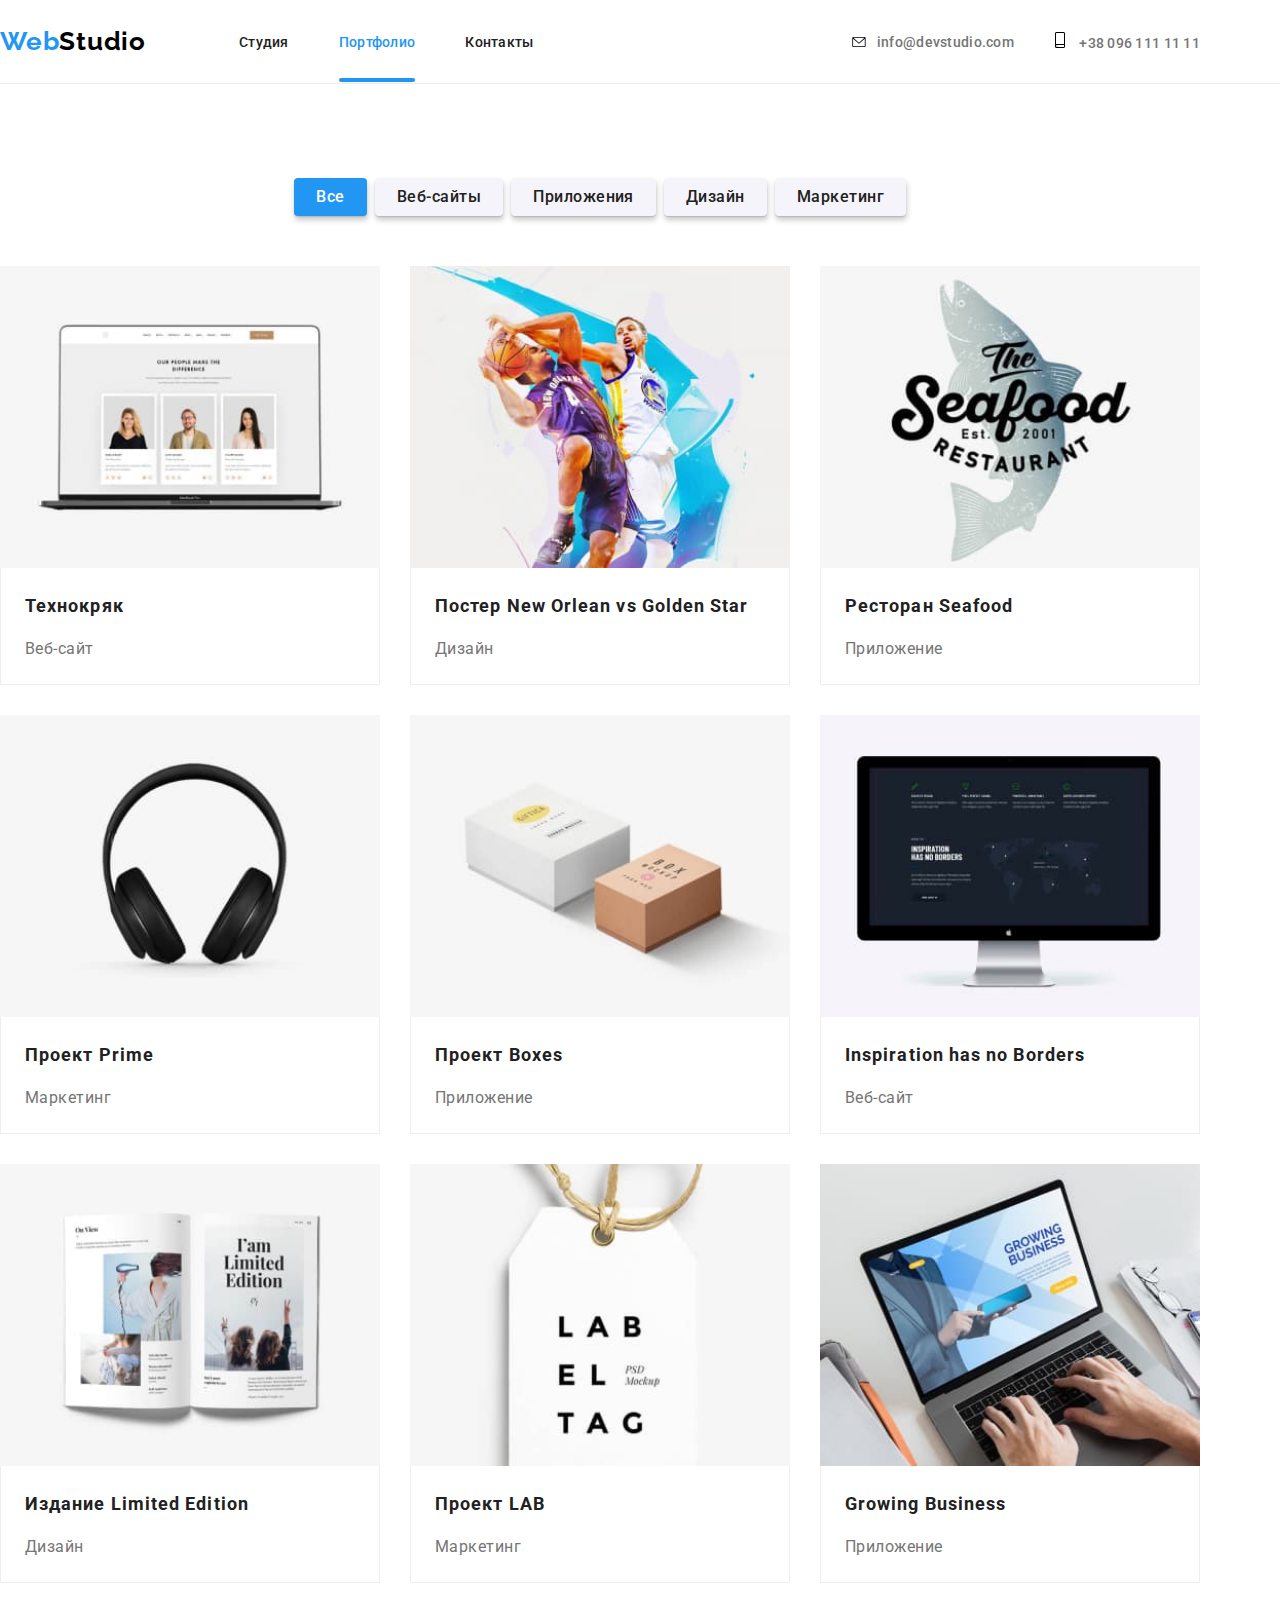
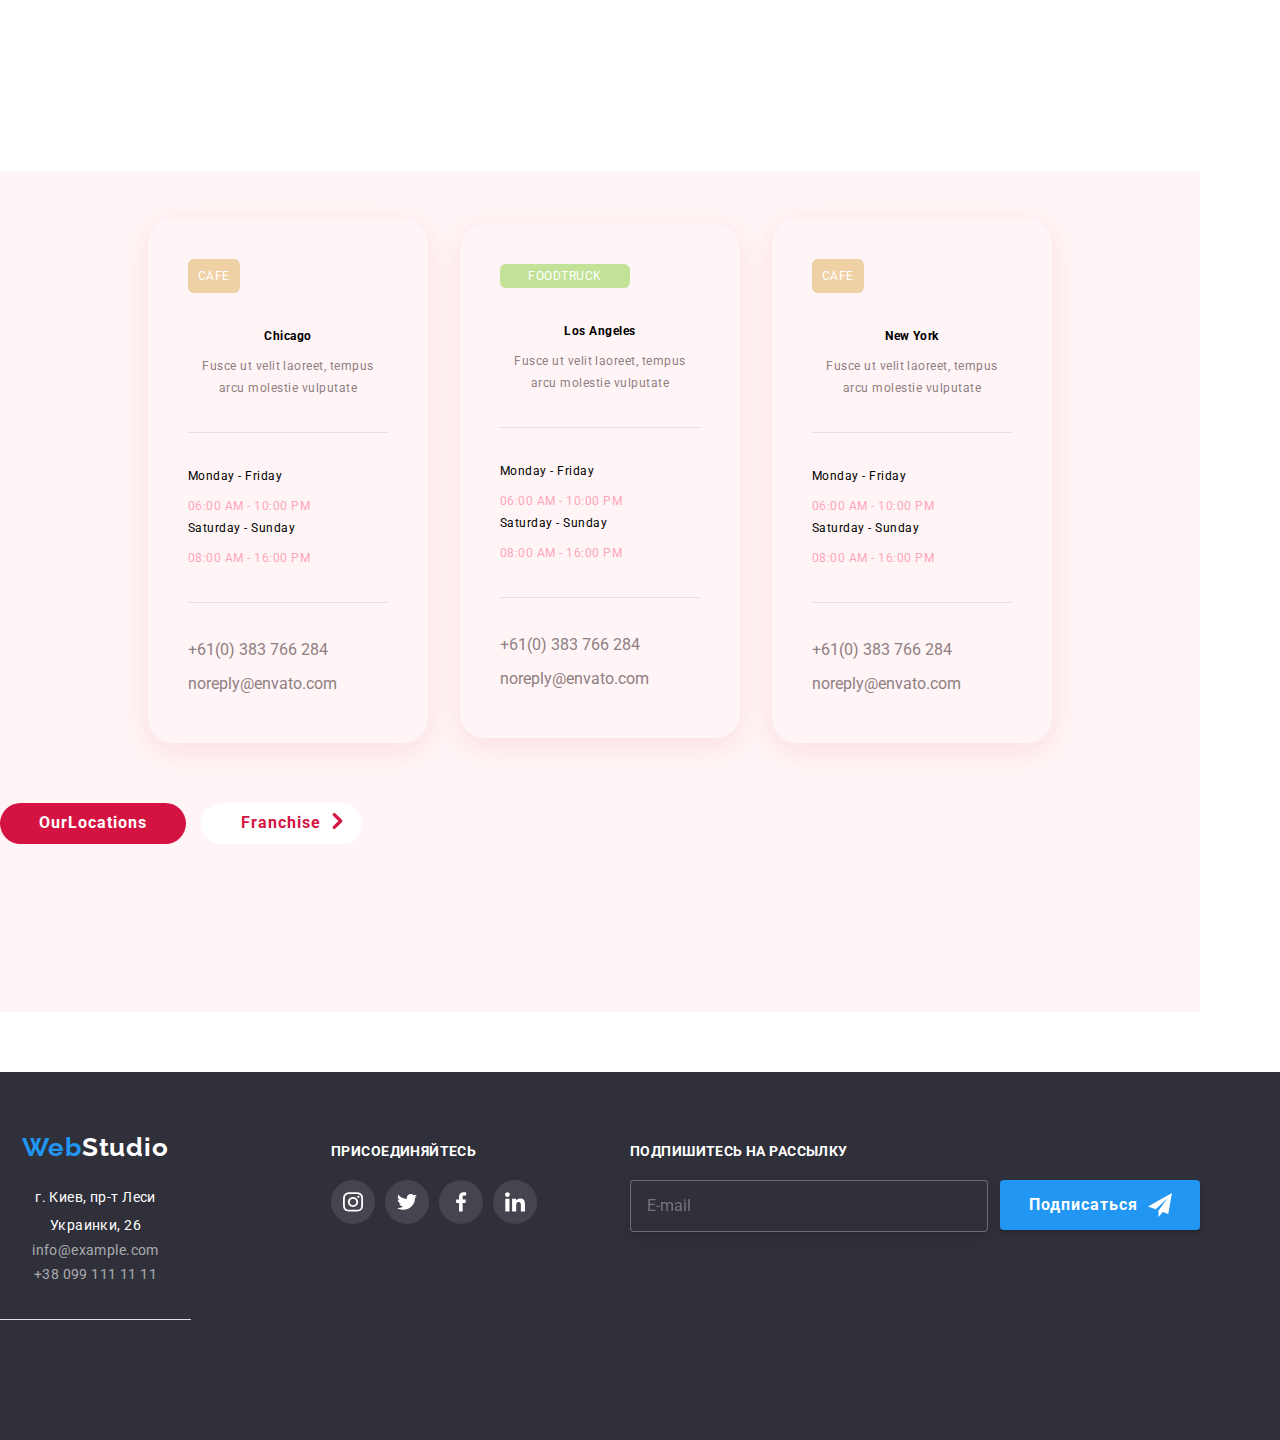
==== commit 7fffe741: "end1" ====
--- a/portfolio.html
+++ b/portfolio.html
@@ -311,7 +311,7 @@
  <!-- Contacts -->
  <section class="section contacts-section">
     <div class="container contacts-all">
-      <h2 hidden list>Contacts</h2>
+      <h2 hidden>Contacts</h2>
       <div class="contacts">
        <ul class="contacts-place list">
       <li class="contacts-place__item">
@@ -366,7 +366,7 @@
             </ul>
           </adress> 
       </div>
-        <div class="contacts">
+        <div class="contacts contacts-end">
       <ul class="contacts-place list">
           <li class="contacts-place__item">
             <button type="button" class="contacts-place__btn link">CAFE</button>
@@ -393,13 +393,23 @@
             </ul>
           </adress> 
       </div>
-      <div class="button">
+      <div class="button break">
       <ul class="contacts-btn list">
         <li class="contacts-btn__item">
-          <button type="button" class="btn--active link">Our Locations</button>
+          <button type="button" class="btn--active link">OurLocations
+            <svg class="contacts-btn__icon--active" width="16" height="16">
+                <use href="./images/icons.svg#icon-vector">
+                </use>
+              </svg>
+          </button>
         </li>
         <li class="contacts-btn__item">
-          <button type="button" class="btn link">Franchise</button>
+          <button type="button" class="btn link">Franchise
+            <svg class="contacts-btn__icon" width="16" height="16">
+                <use href="./images/icons.svg#icon-vector">
+                </use>
+              </svg>
+          </button>
         </li>
       </ul>
     </div>
--- a/css/main.min.css
+++ b/css/main.min.css
@@ -2,5 +2,5 @@
                      0px 1px 1px rgba(0, 0, 0, 0.14),
                       0px 2px 1px rgba(0, 0, 0, 0.2);--filters-shadow: 0px 1px 1px rgba(0, 0, 0, 0.12),
                     0px 4px 4px rgba(0, 0, 0, 0.06), 
-                    1px 4px 6px rgba(0, 0, 0, 0.16)}body{font-family:'Roboto', sans-serif;font-size:14px;font-weight:400;font-style:normal;background-color:#ffffff;color:var(--main-color)}a,input,textarea{color:currentColor}h1,h2,h3,h4,h5,h6,p,ul{padding:0;margin:0}.list{margin:0;padding:0}.list{list-style:none}.link{text-decoration:none}*,::after,::before{-webkit-box-sizing:border-box;box-sizing:border-box}.visually-hidden{position:absolute;-webkit-transform:scale(0);transform:scale(0);opacity:0}@media screen and (min-width: 1200px){.container{max-width:1200px}}.header{border-bottom:1px solid #ECECEC}@media screen and (max-width: 767px){.header{padding-top:10px;padding-bottom:10px}}@media screen and (min-width: 768px){.header-container{display:-webkit-box;display:-ms-flexbox;display:flex;-webkit-box-align:center;-ms-flex-align:center;align-items:center}}.header-nav{display:-webkit-box;display:-ms-flexbox;display:flex;-webkit-box-align:center;-ms-flex-align:center;align-items:center;-webkit-box-pack:justify;-ms-flex-pack:justify;justify-content:space-between}.logo{font-family:'Raleway', sans-serif;font-weight:700;font-size:26px;line-height:1.19;letter-spacing:0.03em;border:none;color:var(--accent-color)}.logo--header{color:#000000}.header-nav__list{display:-webkit-box;display:-ms-flexbox;display:flex;-webkit-box-align:center;-ms-flex-align:center;align-items:center}@media screen and (max-width: 767px){.header-nav__list{display:none}}@media screen and (min-width: 768px){.header-nav__list{margin-left:88px}}@media screen and (min-width: 1200px){.header-nav__list{margin-left:93px}}.header-nav__list .header-nav__link--active{display:block;font-weight:500;font-size:14px;line-height:1.15;letter-spacing:0.02em;color:var(--accent-color)}@media screen and (min-width: 768px){.header-nav__list .header-nav__link--active{padding-top:32px;padding-bottom:32px}}.header-nav__list .header-nav__link--current{position:relative;color:var(--accent-color)}.header-nav__item+.header-nav__item{margin-left:50px}.header-nav__link{display:block;font-weight:500;font-size:14px;line-height:1.15;letter-spacing:0.02em;color:var(--second-title-color);-webkit-transition:color 250ms cubic-bezier(0.4, 0, 0.2, 1);transition:color 250ms cubic-bezier(0.4, 0, 0.2, 1)}@media screen and (min-width: 768px){.header-nav__link{padding-top:32px;padding-bottom:32px}}.header-nav__link:hover,.header-nav__link:focus{color:var(--accent-color)}.header-nav__link--active.header-nav__link--current::after{content:"";width:100%;height:4px;position:absolute;bottom:0px;left:0px;display:block;border-radius:4px;background:var(--accent-color);-webkit-transition:opacity 250ms cubic-bezier(0.4, 0, 0.2, 1);transition:opacity 250ms cubic-bezier(0.4, 0, 0.2, 1)}@media screen and (max-width: 767px){.connect{display:none}}@media screen and (min-width: 768px){.connect{margin-left:auto}}@media screen and (min-width: 1200px){.connect{display:-webkit-box;display:-ms-flexbox;display:flex}}.connect__item{-webkit-transition:fill 250ms cubic-bezier(0.4, 0, 0.2, 1);transition:fill 250ms cubic-bezier(0.4, 0, 0.2, 1)}@media screen and (min-width: 768px) and (max-width: 1199px){.connect__item{margin-bottom:10px}.connect__item:last-child{margin-bottom:0}}@media screen and (min-width: 1200px){.connect__item{display:-webkit-box;display:-ms-flexbox;display:flex;-webkit-box-align:center;-ms-flex-align:center;align-items:center}}.connect__item:hover,.connect__item:focus{fill:var(--accent-color)}@media screen and (min-width: 1200px){.connect__item+.connect__item{margin-left:30px}}.connect__link{display:block;margin-left:10px;font-weight:500;font-size:14px;line-height:1.15;letter-spacing:0.02em;color:var(--main-color);-webkit-transition:color 250ms cubic-bezier(0.4, 0, 0.2, 1);transition:color 250ms cubic-bezier(0.4, 0, 0.2, 1)}@media screen and (min-width: 1200px){.connect__link{padding-top:32px;padding-bottom:32px}}.connect__link:hover,.connect__link:focus{color:var(--accent-color)}.connect__icon{margin-right:10px;color:var(--main-color)}.header-btn{position:relative;display:-webkit-box;display:-ms-flexbox;display:flex;-webkit-box-align:center;-ms-flex-align:center;align-items:center;-webkit-box-pack:center;-ms-flex-pack:center;justify-content:center;border:none;fill:#000000;background-color:transparent;width:40px;height:40px;padding:0;cursor:pointer;z-index:10;-webkit-transition:fill 250ms cubic-bezier(0.4, 0, 0.2, 1);transition:fill 250ms cubic-bezier(0.4, 0, 0.2, 1)}@media screen and (min-width: 768px){.header-btn{display:none}}.header-btn:hover,.header-btn:focus{fill:var(--accent-color)}.header-btn .header-btn__icon-open{opacity:1}.header-btn.is-open .header-btn__icon-open{opacity:0}.header-btn .header-btn__icon-close{opacity:0}.header-btn.is-open .header-btn__icon-close{opacity:1}.mobile-btn{position:fixed;top:0;left:0;-webkit-transform:translateX(100%);transform:translateX(100%);background-color:#fff;width:100%;height:100%;padding:48px 40px;-webkit-transition:-webkit-transform 250ms cubic-bezier(0.4, 0, 0.2, 1);transition:-webkit-transform 250ms cubic-bezier(0.4, 0, 0.2, 1);transition:transform 250ms cubic-bezier(0.4, 0, 0.2, 1);transition:transform 250ms cubic-bezier(0.4, 0, 0.2, 1), -webkit-transform 250ms cubic-bezier(0.4, 0, 0.2, 1);display:-webkit-box;display:-ms-flexbox;display:flex;-webkit-box-orient:vertical;-webkit-box-direction:normal;-ms-flex-direction:column;flex-direction:column;z-index:10}.mobile-btn.is-open{-webkit-transform:translateX(0);transform:translateX(0)}.mobile-btn__item{margin-bottom:32px}.mobile-btn__item:last-child{margin-bottom:0}.mobile-btn__link{font-family:'Roboto';font-style:normal;font-weight:500;font-size:40px;line-height:1.17;letter-spacing:0.02em;color:var(--second-title-color);-webkit-transition:color 250ms cubic-bezier(0.4, 0, 0.2, 1);transition:color 250ms cubic-bezier(0.4, 0, 0.2, 1)}.mobile-btn__link:hover,.mobile-btn__link:focus{color:var(--accent-color)}.mobile-btn__link--active{font-family:'Roboto';font-style:normal;font-weight:500;font-size:40px;line-height:1.17;letter-spacing:0.02em;color:#2196F3}.mobile-btn-connect__list{margin-top:auto;margin-bottom:64px}.mobile-btn-connect__item{margin-bottom:32px}.mobile-btn-connect__item:last-child{margin-bottom:0}.mobile-btn-connect__link{font-family:'Roboto';font-style:normal;font-weight:500}.mobile-btn-connect__link--phone{font-size:34px;line-height:1.18;letter-spacing:0.02em;color:#2196F3}@media screen and (max-width: 479px){.mobile-btn-connect__link--phone{font-size:24px}}.mobile-btn-connect__link--mail{font-size:24px;line-height:1.17;letter-spacing:0.02em;color:#757575}.mobile-soc-list{display:-webkit-box;display:-ms-flexbox;display:flex;-ms-flex-wrap:wrap;flex-wrap:wrap;gap:10px}.mobile-soc-list__link{font-family:'Roboto';font-style:normal;font-weight:500;font-size:18px;line-height:1.22;letter-spacing:0.02em;color:#2196F3}.mobile-soc-list__item:not(:last-child) .mobile-soc-list__link{padding-right:10px;border-right:1px solid rgba(33,33,33,0.2)}.hero{max-width:1600px;margin:0 auto;text-align:center;background-color:var(--hero-btn-color);background-repeat:no-repeat;background-position:center;background-size:cover}@media screen and (max-width: 767px){.hero{padding:118px 0;background-image:-webkit-gradient(linear, left top, left bottom, from(var(--hero-overlay)), to(var(--hero-overlay))),url(../images/hero-mob480.jpg);background-image:linear-gradient(var(--hero-overlay), var(--hero-overlay)),url(../images/hero-mob480.jpg)}}@media screen and (min-width: 768px){.hero{padding:118px 0;background-image:-webkit-gradient(linear, left top, left bottom, from(var(--hero-overlay)), to(var(--hero-overlay))),url(../images/hero-tab768.jpg);background-image:linear-gradient(var(--hero-overlay), var(--hero-overlay)),url(../images/hero-tab768.jpg)}}@media screen and (min-width: 1200px){.hero{padding-top:200px;padding-bottom:200px;background-image:-webkit-gradient(linear, left top, left bottom, from(rgba(47,48,58,0.4)), to(rgba(47,48,58,0.4))),url(../images/hero-dt1600.jpg);background-image:linear-gradient(rgba(47,48,58,0.4), rgba(47,48,58,0.4)),url(../images/hero-dt1600.jpg)}}@media screen and (min-device-pixel-ratio: 2) and (max-width: 767px), screen and (-webkit-min-device-pixel-ratio: 2) and (max-width: 767px), screen and (min-resolution: 192dpi) and (max-width: 767px), screen and (min-resolution: 2dppx) and (max-width: 767px){.hero{background-image:-webkit-gradient(linear, left top, left bottom, from(var(--hero-overlay)), to(var(--hero-overlay))),url(../images/hero-mob960.jpg);background-image:linear-gradient(var(--hero-overlay), var(--hero-overlay)),url(../images/hero-mob960.jpg)}}@media screen and (min-device-pixel-ratio: 2) and (min-width: 768px), screen and (-webkit-min-device-pixel-ratio: 2) and (min-width: 768px), screen and (min-resolution: 192dpi) and (min-width: 768px), screen and (min-resolution: 2dppx) and (min-width: 768px){.hero{background-image:-webkit-gradient(linear, left top, left bottom, from(var(--hero-overlay)), to(var(--hero-overlay))),url(../images/hero-tab1536.jpg);background-image:linear-gradient(var(--hero-overlay), var(--hero-overlay)),url(../images/hero-tab1536.jpg)}}@media screen and (min-device-pixel-ratio: 2) and (min-width: 1200px), screen and (-webkit-min-device-pixel-ratio: 2) and (min-width: 1200px), screen and (min-resolution: 192dpi) and (min-width: 1200px), screen and (min-resolution: 2dppx) and (min-width: 1200px){.hero{background-image:-webkit-gradient(linear, left top, left bottom, from(rgba(47,48,58,0.4)), to(rgba(47,48,58,0.4))),url(../images/hero-dt3200.jpg);background-image:linear-gradient(rgba(47,48,58,0.4), rgba(47,48,58,0.4)),url(../images/hero-dt3200.jpg)}}.hero__title{margin:0 auto;margin-bottom:30px;font-family:inherit;font-weight:900;font-size:26px;line-height:1.62;letter-spacing:0.06em;text-transform:uppercase;color:var(--first-title-color)}@media screen and (min-width: 480px){.hero__title{width:360px}}@media screen and (min-width: 1200px){.hero__title{width:696px;font-size:44px;line-height:1.36}}.hero__btn{border:none;margin:0 auto;font-weight:700;font-size:16px;line-height:1.88;display:block;cursor:pointer;border-radius:4px;padding:10px 32px;min-width:200px;letter-spacing:0.06em;color:var(--first-btn-color);background-color:#2196F3;-webkit-transition:background-color 250ms cubic-bezier(0.4, 0, 0.2, 1),color 250ms cubic-bezier(0.4, 0, 0.2, 1);transition:background-color 250ms cubic-bezier(0.4, 0, 0.2, 1),color 250ms cubic-bezier(0.4, 0, 0.2, 1)}.hero__btn:hover,.hero__btn:focus{color:var(--first-btn-color);background-color:#188CE8}.backdrop{position:fixed;width:100%;height:100%;top:0px;z-index:100;background-color:rgba(0,0,0,0.2);-webkit-transition-property:opacity;transition-property:opacity;-webkit-transition-duration:250ms;transition-duration:250ms;-webkit-transition-timing-function:cubic-bezier(0.4, 0, 0.2, 1);transition-timing-function:cubic-bezier(0.4, 0, 0.2, 1)}.backdrop.is-hidden{opacity:0;visibility:hidden;pointer-events:none}.modal{position:absolute;top:50%;left:50%;-webkit-transform:translate(-50%, -50%) rotate(360deg) scale(1);transform:translate(-50%, -50%) rotate(360deg) scale(1);max-width:450px;min-height:581px;padding:40px;background-color:var(--first-title-color);-webkit-box-shadow:0px 1px 3px rgba(0,0,0,0.12),0px 1px 1px rgba(0,0,0,0.14),0px 2px 1px rgba(0,0,0,0.2);box-shadow:0px 1px 3px rgba(0,0,0,0.12),0px 1px 1px rgba(0,0,0,0.14),0px 2px 1px rgba(0,0,0,0.2);border-radius:4px;-webkit-transition:-webkit-transform 250ms cubic-bezier(0.4, 0, 0.2, 1),-webkit-box-shadow 250ms cubic-bezier(0.4, 0, 0.2, 1);transition:-webkit-transform 250ms cubic-bezier(0.4, 0, 0.2, 1),-webkit-box-shadow 250ms cubic-bezier(0.4, 0, 0.2, 1);transition:transform 250ms cubic-bezier(0.4, 0, 0.2, 1),box-shadow 250ms cubic-bezier(0.4, 0, 0.2, 1);transition:transform 250ms cubic-bezier(0.4, 0, 0.2, 1),box-shadow 250ms cubic-bezier(0.4, 0, 0.2, 1),-webkit-transform 250ms cubic-bezier(0.4, 0, 0.2, 1),-webkit-box-shadow 250ms cubic-bezier(0.4, 0, 0.2, 1)}@media screen and (min-width: 480px) and (max-width: 1199px){.modal{width:100%}}@media screen and (min-width: 1200px){.modal{width:528px}}.modal__close-btn{position:absolute;cursor:pointer;top:8px;right:8px;display:-webkit-box;display:-ms-flexbox;display:flex;-webkit-box-pack:center;-ms-flex-pack:center;justify-content:center;-webkit-box-align:center;-ms-flex-align:center;align-items:center;width:30px;height:30px;padding:0;border-radius:50%;fill:var(--second-title-color);background-color:var(--white-color);border:1px solid rgba(0,0,0,0.1);-webkit-transition:fill 250ms cubic-bezier(0.4, 0, 0.2, 1);transition:fill 250ms cubic-bezier(0.4, 0, 0.2, 1)}.modal__close-btn:hover,.modal__close-btn:focus{fill:#188CE8}.modal-form__title{display:block;margin-bottom:12px;font-weight:700;font-size:20px;line-height:1.15;text-align:center;letter-spacing:0.03em;color:var(--second-title-color)}.modal-form__group{position:relative;display:block;margin-bottom:10px}.modal-form__group:nth-last-of-type(2){margin-bottom:20px}.modal-form__group:last-of-type{display:-webkit-box;display:-ms-flexbox;display:flex;-webkit-box-align:center;-ms-flex-align:center;align-items:center;-webkit-box-pack:center;-ms-flex-pack:center;justify-content:center;margin-bottom:30px}.modal-form__tag{margin-bottom:4px;display:block;font-size:12px;line-height:1.16;letter-spacing:0.01em;color:var(--main-color)}.modal-form__input{width:100%;height:40px;padding:0;padding-left:42px;border:1px solid rgba(33,33,33,0.2);border-radius:4px;outline:transparent;-webkit-transition:border-color 250ms cubic-bezier(0.4, 0, 0.2, 1);transition:border-color 250ms cubic-bezier(0.4, 0, 0.2, 1)}.modal-form__input:hover,.modal-form__input:focus{border-color:#2196F3}.modal-form__icon{position:absolute;bottom:12px;left:15px;fill:var(--second-title-color);-webkit-transition:fill 250ms cubic-bezier(0.4, 0, 0.2, 1);transition:fill 250ms cubic-bezier(0.4, 0, 0.2, 1)}.modal-form__input:hover+.modal-form__icon,.modal-form__input:focus+.modal-form__icon{fill:#2196F3}.modal-form__textarea{padding:12px 16px;width:100%;height:120px;border:1px solid rgba(33,33,33,0.2);border-radius:4px;resize:none;outline:transparent;-webkit-transition:border 250ms cubic-bezier(0.4, 0, 0.2, 1);transition:border 250ms cubic-bezier(0.4, 0, 0.2, 1)}.modal-form__textarea:hover,.modal-form__textarea:focus{border-color:#188CE8}.modal-form__textarea::-webkit-input-placeholder{font-size:14px;line-height:1.33;letter-spacing:0.01em;color:rgba(117,117,117,0.5)}.modal-form__textarea:-ms-input-placeholder{font-size:14px;line-height:1.33;letter-spacing:0.01em;color:rgba(117,117,117,0.5)}.modal-form__textarea::-ms-input-placeholder{font-size:14px;line-height:1.33;letter-spacing:0.01em;color:rgba(117,117,117,0.5)}.modal-form__textarea::placeholder{font-size:14px;line-height:1.33;letter-spacing:0.01em;color:rgba(117,117,117,0.5)}.modal-field-checkbox__group{display:-webkit-box;display:-ms-flexbox;display:flex;-webkit-box-align:center;-ms-flex-align:center;align-items:center;-webkit-box-pack:center;-ms-flex-pack:center;justify-content:center;width:16px;height:15px;margin-right:7px;border:2px solid var(--second-title-color);border-radius:2px;-webkit-transition:background-color 250ms cubic-bezier(0.4, 0, 0.2, 1),border 250ms cubic-bezier(0.4, 0, 0.2, 1);transition:background-color 250ms cubic-bezier(0.4, 0, 0.2, 1),border 250ms cubic-bezier(0.4, 0, 0.2, 1)}.modal-field-checkbox:checked+.modal-field-checkbox__group{border-color:transparent;background-color:#188CE8}.modal-field-checkbox__icon{fill:var(--first-title-color)}.modal-field-checkbox__agreement{display:inline-block;font-size:14px;line-height:1.71;letter-spacing:0.03em;color:var(--main-color)}@media screen and (max-width: 1199px){.modal-field-checkbox__agreement{font-size:12px}}.modal-field-checkbox__rules{display:inline-block;-webkit-text-decoration-line:underline;text-decoration-line:underline;text-underline-position:under;color:var(--accent-color)}.modal-form__btn-send-modal{display:block;margin:0 auto;padding:10px 55px 10px 56px;min-height:50px;min-width:200px;cursor:pointer;border:none;font-weight:700;font-size:16px;line-height:1.87;letter-spacing:0.06em;text-align:center;color:var(--first-title-color);background-color:var(--accent-color);-webkit-box-shadow:0px 4px 4px rgba(0,0,0,0.15);box-shadow:0px 4px 4px rgba(0,0,0,0.15);outline:rgba(0,0,0,0);border-radius:4px;-webkit-transition:background-color 250ms cubic-bezier(0.4, 0, 0.2, 1),color 250ms cubic-bezier(0.4, 0, 0.2, 1);transition:background-color 250ms cubic-bezier(0.4, 0, 0.2, 1),color 250ms cubic-bezier(0.4, 0, 0.2, 1)}.modal-form__btn-send-modal:hover,.modal-form__btn-send-modal:focus{color:var(--first-btn-color);background-color:#188CE8}img{display:block;max-width:100%;height:auto;width:100%}.section{padding-bottom:0}@media screen and (max-width: 1199px){.section{padding-top:60px;padding-bottom:60px;margin-left:auto;margin-right:auto}}@media screen and (min-width: 1200px){.section{padding-top:94px}}@media screen and (min-width: 768px){.specifics__list{display:-webkit-box;display:-ms-flexbox;display:flex;-ms-flex-wrap:wrap;flex-wrap:wrap;gap:30px}}.specifics-soc{display:-webkit-box;display:-ms-flexbox;display:flex;height:120px;margin-bottom:30px;-webkit-box-align:center;-ms-flex-align:center;align-items:center;-webkit-box-pack:center;-ms-flex-pack:center;justify-content:center;background-color:#F5F4FA;border-radius:4px}.specifics-title{margin-bottom:10px;font-weight:700;line-height:1.14;letter-spacing:0.03em;text-transform:uppercase;text-align:center;color:var(--second-title-color)}@media screen and (min-width: 768px){.specifics-title{text-align:left}}.specifics-title__about{line-height:1.71;letter-spacing:0.03em;color:var(--main-color)}@media screen and (max-width: 767px){.specifics__item{margin-bottom:30px}.specifics__item:last-child{margin-bottom:0}}@media screen and (min-width: 768px){.specifics__item{-ms-flex-preferred-size:354px;flex-basis:354px}}@media screen and (min-width: 1200px){.specifics__item{-ms-flex-preferred-size:270px;flex-basis:270px}}.about{padding-bottom:94px}@media screen and (max-width: 1199px){.about{padding-top:0;padding-bottom:0}}.about__title{margin-top:0;margin-bottom:50px;padding-top:0;font-weight:700;font-size:36px;line-height:1.17;text-align:center;letter-spacing:0.03em;color:var(--second-title-color)}@media screen and (max-width: 1199px){.about__title{display:none}}.about__list{display:-webkit-box;display:-ms-flexbox;display:flex}@media screen and (max-width: 1199px){.about__list{display:none}}.about__item-1{margin-left:0}.over--about__item{position:relative;overflow:hidden}.about__over{position:absolute;bottom:0;left:0;width:100%;height:70px;background-color:rgba(47,48,58,0.8)}.about__text{padding-top:27px;padding-bottom:27px;margin:0;display:-webkit-box;display:-ms-flexbox;display:flex;-webkit-box-align:center;-ms-flex-align:center;align-items:center;-webkit-box-pack:center;-ms-flex-pack:center;justify-content:center;font-weight:700;font-size:14px;line-height:1.14;text-align:center;letter-spacing:0.03em;text-transform:uppercase;color:var(--first-title-color)}.about__item{margin-left:30px}.teames{background-color:var(--teames-bg-color)}@media screen and (min-width: 1200px){.teames{padding-bottom:94px}}.teames__title{margin-bottom:30px;font-weight:700;font-size:28px;line-height:1.17;text-align:center;letter-spacing:0.03em;color:var(--second-title-color)}@media screen and (min-width: 1200px){.teames__title{font-size:36px}}.teames-list{display:-webkit-box;display:-ms-flexbox;display:flex;-ms-flex-wrap:wrap;flex-wrap:wrap}@media screen and (min-width: 768px){.teames-list{display:-webkit-box;display:-ms-flexbox;display:flex;-ms-flex-wrap:wrap;flex-wrap:wrap;gap:30px}}.teames-list__item-1{width:100%;background:var(--first-title-color);-webkit-box-shadow:var(--card-shadow);box-shadow:var(--card-shadow);border-radius:0px 0px 4px 4px}@media screen and (max-width: 767px){.teames-list__item-1{margin-bottom:30px}.teames-list__item-1:last-child{margin-bottom:0}}@media screen and (min-width: 768px){.teames-list__item-1{max-width:768px;-ms-flex-preferred-size:calc((100% - 30px)/2);flex-basis:calc((100% - 30px)/2)}}@media screen and (min-width: 1200px){.teames-list__item-1{max-width:1200px;-ms-flex-preferred-size:calc((100% - 90px)/4);flex-basis:calc((100% - 90px)/4)}}.border-teames{margin-top:30px;margin-bottom:30px}.border-teames__names{padding-bottom:10px;font-weight:500;font-size:16px;line-height:1.19;text-align:center;letter-spacing:0.03em;color:var(--second-title-color)}.border-teames__proffesion{padding-bottom:16px;font-weight:400;font-size:16px;line-height:1.19;text-align:center;letter-spacing:0.03em;color:var(--main-color)}.teames-soc-list{display:-webkit-box;display:-ms-flexbox;display:flex;-webkit-box-pack:center;-ms-flex-pack:center;justify-content:center;-webkit-box-align:center;-ms-flex-align:center;align-items:center}.teames-soc-list__item+.teames-soc-list__item{margin-left:10px}.teames-soc-list__link{width:44px;height:44px;background-color:transparent;border-radius:50%;display:-webkit-box;display:-ms-flexbox;display:flex;-webkit-box-pack:center;-ms-flex-pack:center;justify-content:center;-webkit-box-align:center;-ms-flex-align:center;align-items:center;-webkit-transition:background-color 250ms cubic-bezier(0.4, 0, 0.2, 1),fill 250ms cubic-bezier(0.4, 0, 0.2, 1);transition:background-color 250ms cubic-bezier(0.4, 0, 0.2, 1),fill 250ms cubic-bezier(0.4, 0, 0.2, 1)}.teames-soc-list__link:hover,.teames-soc-list__link:focus{background-color:#2196F3}.teames-soc-list__icon{fill:#AFB1B8;-webkit-transition:fill 250ms cubic-bezier(0.4, 0, 0.2, 1);transition:fill 250ms cubic-bezier(0.4, 0, 0.2, 1)}.teames-soc-list__link:hover .teames-soc-list__icon,.teames-soc-list__link:focus .teames-soc-list__icon{fill:#FFFFFF}.teames-list__item{width:100%;background:var(--first-title-color);-webkit-box-shadow:var(--card-shadow);box-shadow:var(--card-shadow);border-radius:0px 0px 4px 4px}@media screen and (max-width: 767px){.teames-list__item{margin-bottom:30px}.teames-list__item:last-child{margin-bottom:0}}@media screen and (min-width: 768px){.teames-list__item{max-width:768px;-ms-flex-preferred-size:calc((100% - 30px)/2);flex-basis:calc((100% - 30px)/2)}}@media screen and (min-width: 1200px){.teames-list__item{max-width:1200px;-ms-flex-preferred-size:calc((100% - 90px)/4);flex-basis:calc((100% - 90px)/4)}}@media screen and (min-width: 1200px){.regular-clientes{padding-bottom:94px}}.regular-clientes__title{display:-webkit-box;display:-ms-flexbox;display:flex;-webkit-box-pack:center;-ms-flex-pack:center;justify-content:center;margin-top:0;margin-bottom:30px;font-weight:700;font-size:28px;line-height:1.17;text-align:center;letter-spacing:0.03em;color:var(--second-title-color)}.regular-clientes-list{display:-webkit-box;display:-ms-flexbox;display:flex;-webkit-box-align:center;-ms-flex-align:center;align-items:center;-webkit-box-pack:center;-ms-flex-pack:center;justify-content:center;margin:0 auto;-ms-flex-wrap:wrap;flex-wrap:wrap;gap:30px}.regular-clientes-list__item{display:-webkit-box;display:-ms-flexbox;display:flex;-webkit-box-align:center;-ms-flex-align:center;align-items:center;-webkit-box-pack:center;-ms-flex-pack:center;justify-content:center;padding:16px;background-color:transparent;border:1px solid #AFB1B8;border-radius:4px;-webkit-transition:border 250ms cubic-bezier(0.4, 0, 0.2, 1),fill 250ms cubic-bezier(0.4, 0, 0.2, 1);transition:border 250ms cubic-bezier(0.4, 0, 0.2, 1),fill 250ms cubic-bezier(0.4, 0, 0.2, 1)}@media screen and (max-width: 767px){.regular-clientes-list__item{-ms-flex-preferred-size:calc((100% - 30px)/2);flex-basis:calc((100% - 30px)/2);padding:12px}}@media screen and (min-width: 768px){.regular-clientes-list__item{-ms-flex-preferred-size:calc((100% - 60px)/3);flex-basis:calc((100% - 60px)/3)}}@media screen and (min-width: 1200px){.regular-clientes-list__item{-ms-flex-preferred-size:calc((100% - 150px)/6);flex-basis:calc((100% - 150px)/6)}}.regular-clientes-list__item:hover,.regular-clientes-list__item:focus{border:1px solid #2196F3}.regular-clientes-list__link{display:-webkit-box;display:-ms-flexbox;display:flex;-webkit-box-pack:center;-ms-flex-pack:center;justify-content:center;-webkit-box-align:center;-ms-flex-align:center;align-items:center}.regular-clientes-list__icon{display:-webkit-box;display:-ms-flexbox;display:flex;-webkit-box-align:center;-ms-flex-align:center;align-items:center;fill:#AFB1B8;-webkit-transition:fill 250ms cubic-bezier(0.4, 0, 0.2, 1);transition:fill 250ms cubic-bezier(0.4, 0, 0.2, 1)}.regular-clientes-list__link:hover .regular-clientes-list__icon,.regular-clientes-list__link:focus .regular-clientes-list__icon{fill:#2196F3}.footer{padding-top:60px;padding-bottom:60px;background-color:#2F303A}.footer-container{-webkit-box-pack:start;-ms-flex-pack:start;justify-content:flex-start;-webkit-box-align:baseline;-ms-flex-align:baseline;align-items:baseline}@media screen and (min-width: 1200px){.footer-container{display:-webkit-box;display:-ms-flexbox;display:flex}}.footer-adress-soc{margin-bottom:60px}@media screen and (min-width: 768px){.footer-adress-soc{display:-webkit-box;display:-ms-flexbox;display:flex;-webkit-box-pack:center;-ms-flex-pack:center;justify-content:center;-webkit-box-align:baseline;-ms-flex-align:baseline;align-items:baseline}}.adress{text-align:center;margin-bottom:60px;color:var(--first-title-color)}@media screen and (min-width: 768px){.adress{max-width:768px;-webkit-box-pack:center;-ms-flex-pack:center;justify-content:center;-webkit-box-align:center;-ms-flex-align:center;align-items:center;margin:0}}@media screen and (min-width: 1200px){.adress{margin-right:70px}}.logo--footer{margin-bottom:20px;color:var(--first-title-color)}@media screen and (max-width: 1199px){.logo--footer{-webkit-box-pack:center;-ms-flex-pack:center;justify-content:center;-webkit-box-align:center;-ms-flex-align:center;align-items:center}}.footer-adress{margin-top:20px;font-style:normal}@media screen and (max-width: 1199px){.footer-adress-list__item{margin-bottom:9px}}.footer-adress-list__link-1{font-size:14px;line-height:2;letter-spacing:0.03em;color:var(--first-title-color)}.footer-adress-list__link{font-size:14px;line-height:1.71;letter-spacing:0.03em;color:rgba(255,255,255,0.6)}@media screen and (min-width: 768px){.footer-soc{margin-left:165px}}@media screen and (min-width: 1200px){.footer-soc{margin-left:70px;margin-right:93px}}.footer-soc__title{margin-top:0;margin-bottom:20px;font-weight:700;font-size:14px;line-height:1.14;letter-spacing:0.03em;text-transform:uppercase;color:var(--first-title-color)}@media screen and (max-width: 1199px){.footer-soc__title{text-align:center}}.footer-soc-list{display:-webkit-box;display:-ms-flexbox;display:flex;gap:10px}@media screen and (max-width: 767px){.footer-soc-list{-webkit-box-pack:center;-ms-flex-pack:center;justify-content:center;-webkit-box-align:center;-ms-flex-align:center;align-items:center}}.footer-soc-list__item+.footer-soc-list__item{display:-webkit-box;display:-ms-flexbox;display:flex;-webkit-box-align:baseline;-ms-flex-align:baseline;align-items:baseline}.footer-soc-list__link{width:44px;height:44px;background-color:transparent;border-radius:50%;display:-webkit-box;display:-ms-flexbox;display:flex;-webkit-box-pack:center;-ms-flex-pack:center;justify-content:center;-webkit-box-align:center;-ms-flex-align:center;align-items:center;background-color:rgba(255,255,255,0.1);-webkit-transition:background-color 250ms cubic-bezier(0.4, 0, 0.2, 1),fill 250ms cubic-bezier(0.4, 0, 0.2, 1);transition:background-color 250ms cubic-bezier(0.4, 0, 0.2, 1),fill 250ms cubic-bezier(0.4, 0, 0.2, 1)}.footer-soc-list__link:hover,.footer-soc-list__link:focus{background-color:var(--accent-color)}.footer-soc-list__icon{fill:var(--first-title-color);-webkit-transition:fill 250ms cubic-bezier(0.4, 0, 0.2, 1);transition:fill 250ms cubic-bezier(0.4, 0, 0.2, 1)}.footer-soc-list__link:hover .footer-soc-list__icon,.footer-soc-list__link:focus .footer-soc-list__icon{fill:var(--first-title-color)}.footer-subscribe{margin:0 auto}@media screen and (min-width: 1200px){.footer-subscribe{margin-left:auto}}.footer-subscribe__title{margin-top:0;margin-bottom:20px;font-weight:700;font-size:14px;line-height:1.14;letter-spacing:0.03em;text-transform:uppercase;color:var(--first-title-color)}@media screen and (max-width: 1199px){.footer-subscribe__title{text-align:center}}@media screen and (max-width: 1199px){.footer-subscribe-form{text-align:center;margin:0 auto}}@media screen and (min-width: 1200px){.footer-subscribe-form{display:-webkit-box;display:-ms-flexbox;display:flex;margin-left:auto}}.footer-subscribe-form__mail{width:100%;max-width:450px;margin-bottom:20px;padding-left:16px;padding-top:15px;padding-bottom:15px;font-size:16px;line-height:1.25;border:1px solid rgba(255,255,255,0.3);-webkit-filter:drop-shadow(0px 4px 4px rgba(0,0,0,0.15));filter:drop-shadow(0px 4px 4px rgba(0,0,0,0.15));border-radius:4px;background-color:#2f303a;outline:none;color:rgba(255,255,255,0.6);-webkit-transition:border-color 250ms cubic-bezier(0.4, 0, 0.2, 1);transition:border-color 250ms cubic-bezier(0.4, 0, 0.2, 1)}@media screen and (min-width: 480px){.footer-subscribe-form__mail{max-width:768px;display:block;margin:0 auto;margin-bottom:20px}}@media screen and (min-width: 480px){.footer-subscribe-form__mail{width:450px}}@media screen and (min-width: 1200px){.footer-subscribe-form__mail{width:358px}}.footer-subscribe-form__btn--send{padding:10px 28px;position:relative;padding:10px 62px 10px 29px;min-width:200px;height:50px;line-height:1.87;letter-spacing:0.06em;display:-webkit-box;display:-ms-flexbox;display:flex;-webkit-box-align:center;-ms-flex-align:center;align-items:center;-webkit-box-pack:center;-ms-flex-pack:center;justify-content:center;border:none;cursor:pointer;font-weight:700;font-size:16px;color:var(--first-title-color);background-color:var(--accent-color);outline:rgba(0,0,0,0);-webkit-box-shadow:0px 4px 4px rgba(0,0,0,0.15);box-shadow:0px 4px 4px rgba(0,0,0,0.15);border-radius:4px;-webkit-transition:background-color 250ms cubic-bezier(0.4, 0, 0.2, 1),-webkit-box-shadow 250ms cubic-bezier(0.4, 0, 0.2, 1);transition:background-color 250ms cubic-bezier(0.4, 0, 0.2, 1),-webkit-box-shadow 250ms cubic-bezier(0.4, 0, 0.2, 1);transition:background-color 250ms cubic-bezier(0.4, 0, 0.2, 1),box-shadow 250ms cubic-bezier(0.4, 0, 0.2, 1);transition:background-color 250ms cubic-bezier(0.4, 0, 0.2, 1),box-shadow 250ms cubic-bezier(0.4, 0, 0.2, 1),-webkit-box-shadow 250ms cubic-bezier(0.4, 0, 0.2, 1)}@media screen and (max-width: 1199px){.footer-subscribe-form__btn--send{margin:0 auto}}@media screen and (min-width: 1200px){.footer-subscribe-form__btn--send{margin-left:12px}}.footer-subscribe-form__btn--send:hover,.footer-subscribe-form__btn--send:focus{background-color:var(--accent-color)}.footer-subscribe-form__icon{position:absolute;right:28px}.filter{margin-bottom:50px;-webkit-box-pack:center;-ms-flex-pack:center;justify-content:center;display:-webkit-box;display:-ms-flexbox;display:flex}@media screen and (max-width: 480px){.filter{display:-webkit-box;display:-ms-flexbox;display:flex;-ms-flex-wrap:wrap;flex-wrap:wrap;-webkit-box-pack:start;-ms-flex-pack:start;justify-content:start}}@media screen and (max-width: 480px){.filter__item{margin-bottom:15px}}.filter__item:not(:last-child){margin-right:8px}.filter__btn--active{min-width:73px;padding:6px 22px;display:inline-block;background:#F5F4FA;border-radius:4px;font-weight:500;font-size:16px;line-height:1.62;text-align:center;cursor:pointer;border:none;letter-spacing:0.03em;color:var(--first-title-color);background-color:var(--accent-color);-webkit-box-shadow:var(--filters-shadow);box-shadow:var(--filters-shadow);-webkit-transition:background-color 250ms cubic-bezier(0.4, 0, 0.2, 1),color 250ms cubic-bezier(0.4, 0, 0.2, 1),-webkit-box-shadow 250ms cubic-bezier(0.4, 0, 0.2, 1);transition:background-color 250ms cubic-bezier(0.4, 0, 0.2, 1),color 250ms cubic-bezier(0.4, 0, 0.2, 1),-webkit-box-shadow 250ms cubic-bezier(0.4, 0, 0.2, 1);transition:background-color 250ms cubic-bezier(0.4, 0, 0.2, 1),color 250ms cubic-bezier(0.4, 0, 0.2, 1),box-shadow 250ms cubic-bezier(0.4, 0, 0.2, 1);transition:background-color 250ms cubic-bezier(0.4, 0, 0.2, 1),color 250ms cubic-bezier(0.4, 0, 0.2, 1),box-shadow 250ms cubic-bezier(0.4, 0, 0.2, 1),-webkit-box-shadow 250ms cubic-bezier(0.4, 0, 0.2, 1)}.filter__btn--active:hover,.filter__btn--active:focus{color:var(--second-title-color)}.filter__btn{min-width:73px;display:inline-block;padding:6px 22px;background:#F5F4FA;border-radius:4px;font-weight:500;font-size:16px;line-height:1.62;text-align:center;cursor:pointer;border:none;letter-spacing:0.03em;color:var(--second-title-color);-webkit-box-shadow:var(--filters-shadow);box-shadow:var(--filters-shadow);-webkit-transition:background-color 250ms cubic-bezier(0.4, 0, 0.2, 1),color 250ms cubic-bezier(0.4, 0, 0.2, 1),-webkit-box-shadow 250ms cubic-bezier(0.4, 0, 0.2, 1);transition:background-color 250ms cubic-bezier(0.4, 0, 0.2, 1),color 250ms cubic-bezier(0.4, 0, 0.2, 1),-webkit-box-shadow 250ms cubic-bezier(0.4, 0, 0.2, 1);transition:background-color 250ms cubic-bezier(0.4, 0, 0.2, 1),color 250ms cubic-bezier(0.4, 0, 0.2, 1),box-shadow 250ms cubic-bezier(0.4, 0, 0.2, 1);transition:background-color 250ms cubic-bezier(0.4, 0, 0.2, 1),color 250ms cubic-bezier(0.4, 0, 0.2, 1),box-shadow 250ms cubic-bezier(0.4, 0, 0.2, 1),-webkit-box-shadow 250ms cubic-bezier(0.4, 0, 0.2, 1)}.filter__btn:hover,.filter__btn:focus{color:var(--first-title-color);background-color:var(--accent-color)}@media screen and (min-width: 1200px){.portfolio-section{padding-bottom:94px}}.project-list{display:-webkit-box;display:-ms-flexbox;display:flex;-ms-flex-wrap:wrap;flex-wrap:wrap;gap:30px}@media screen and (max-width: 767px){.project-list{display:block}}.project-list__item{display:-webkit-box;display:-ms-flexbox;display:flex;-webkit-box-orient:vertical;-webkit-box-direction:normal;-ms-flex-direction:column;flex-direction:column;background:#FFFFFF;-webkit-transition:-webkit-box-shadow 250ms cubic-bezier(0.4, 0, 0.2, 1);transition:-webkit-box-shadow 250ms cubic-bezier(0.4, 0, 0.2, 1);transition:box-shadow 250ms cubic-bezier(0.4, 0, 0.2, 1);transition:box-shadow 250ms cubic-bezier(0.4, 0, 0.2, 1), -webkit-box-shadow 250ms cubic-bezier(0.4, 0, 0.2, 1)}@media screen and (max-width: 767px){.project-list__item{margin-bottom:30px}}@media screen and (min-width: 768px){.project-list__item{-ms-flex-preferred-size:calc((100% - 30px)/2);flex-basis:calc((100% - 30px)/2)}}@media screen and (min-width: 1200px){.project-list__item{-ms-flex-preferred-size:calc((100% - 60px)/3);flex-basis:calc((100% - 60px)/3)}}.project-list__item:hover,.project-list__item:focus{-webkit-box-shadow:0px 1px 1px rgba(0,0,0,0.12),0px 4px 4px rgba(0,0,0,0.06),1px 4px 6px rgba(0,0,0,0.16);box-shadow:0px 1px 1px rgba(0,0,0,0.12),0px 4px 4px rgba(0,0,0,0.06),1px 4px 6px rgba(0,0,0,0.16)}.over--project-list__item{position:relative;overflow:hidden}.project-over{position:absolute;top:0;left:0;background-color:var(--accent-color);-webkit-transform:translateY(101%);transform:translateY(101%)}@media screen and (min-width: 320px){.project-over{display:-webkit-box;display:-ms-flexbox;display:flex;-webkit-box-align:center;-ms-flex-align:center;align-items:center;width:100%;height:100%;padding:10px;font-size:18px}}.project-list__item:hover .project-over,.project-list__item:focus .project-over{-webkit-transform:translateY(0);transform:translateY(0);-webkit-transition:-webkit-transform 250ms ease;transition:-webkit-transform 250ms ease;transition:transform 250ms ease;transition:transform 250ms ease, -webkit-transform 250ms ease}.project-over__text{padding:24px 24px;display:-webkit-box;display:-ms-flexbox;display:flex;-webkit-box-align:center;-ms-flex-align:center;align-items:center;-webkit-box-pack:center;-ms-flex-pack:center;justify-content:center;color:var(--first-title-color);font-size:14px;line-height:1.56;letter-spacing:0.03em}@media screen and (min-width: 480px){.project-over__text{display:-webkit-box;display:-ms-flexbox;display:flex;-webkit-box-align:center;-ms-flex-align:center;align-items:center;padding:77px 24px;font-size:18px}}.border{padding:20px 24px;text-align:left;border:1px solid #EEEEEE;border-top:none;-webkit-box-flex:1;-ms-flex-positive:1;flex-grow:1}.border__title{margin-top:0;margin-bottom:10px;font-weight:700;font-size:18px;line-height:2.00;letter-spacing:0.06em;color:var(--second-title-color)}@media screen and (max-width: 1199px){.border__title{margin-bottom:4px}}.border__about{font-weight:400;font-size:16px;line-height:1.88;letter-spacing:0.03em;color:var(--main-color)}@media screen and (min-width: 1200px){.contacts-section{padding-bottom:120px}}.contacts-all{width:100%;padding-top:48px;padding-bottom:48px;display:-webkit-box;display:-ms-flexbox;display:flex;-webkit-box-pack:center;-ms-flex-pack:center;justify-content:center;-webkit-box-align:center;-ms-flex-align:center;align-items:center;background-color:#FFF5F6}@media screen and (max-width: 767px){.contacts-all{display:-webkit-box;display:-ms-flexbox;display:flex;-ms-flex-wrap:wrap;flex-wrap:wrap;gap:20px}}.contacts{display:-webkit-box;display:-ms-flexbox;display:flex;-webkit-box-align:start;-ms-flex-align:start;align-items:flex-start;-webkit-box-orient:vertical;-webkit-box-direction:normal;-ms-flex-direction:column;flex-direction:column;max-width:280px;padding:40px;background-color:#FFF5F6;-webkit-box-shadow:0px 8px 30px rgba(212,20,67,0.1);box-shadow:0px 8px 30px rgba(212,20,67,0.1);border-radius:24px;background-color:#FFF5F6}.contacts:last-child{margin-right:0}@media screen and (max-width: 767px){.contacts{margin-right:33px}}@media screen and (max-width: 1199px){.contacts{padding:40px 32px}}@media screen and (min-width: 1200px){.contacts{padding:40px}}.contacts-place{-webkit-box-pack:center;-ms-flex-pack:center;justify-content:center;-webkit-box-align:center;-ms-flex-align:center;align-items:center;display:-webkit-box;display:-ms-flexbox;display:flex}@media screen and (max-width: 767px){.contacts-place{margin-bottom:20px}}.contacts-place__btn{max-width:80px;padding:6px 10px;background:#F0D1A5;border-radius:6px;font-size:12px;line-height:1.86;text-align:center;letter-spacing:0.04em;cursor:pointer;border:none;color:#FFFFFF}.contacts-place__btn-1{min-width:130px;display:inline-block;background:#C2E297;border-radius:6px;font-size:12px;line-height:1.86;text-align:center;-webkit-box-pack:center;-ms-flex-pack:center;justify-content:center;-webkit-box-align:center;-ms-flex-align:center;align-items:center;letter-spacing:0.04em;cursor:pointer;border:none;color:#FFFFFF}.adress{padding-bottom:24px;border-bottom:1px solid #E1E1E1}.adress__title{margin-bottom:8px;font-size:12px;line-height:1.86;letter-spacing:0.04em;color:#000000}.adress__about{font-size:12px;line-height:1.83;letter-spacing:0.04em;color:#907E82}.work{padding-top:24px;padding-bottom:24px;border-bottom:1px solid #E1E1E1}.work__day{margin-bottom:8px;font-size:12px;line-height:1.86;letter-spacing:0.04em;color:#000000}.work__time{font-size:12px;line-height:1.86;letter-spacing:0.04em;color:#FFA5BA}.adress-contact{padding-top:24px}.adress-contact__list{padding-bottom:40px}.adress-contact__item{margin-bottom:5px}.adress-contact__link{font-size:16px;line-height:1.83;color:#907E82}@media screen and (max-width: 767px){.button{margin-left:78px;margin-right:80px;display:block}}.contacts-btn{padding-bottom:120px}@media screen and (max-width: 767px){.contacts-btn{margin-left:78px;margin-right:80px;padding-top:32px;padding-bottom:48px}}@media screen and (min-width: 768px){.contacts-btn{display:-webkit-box;display:-ms-flexbox;display:flex}}@media screen and (max-width: 767px){.contacts-btn__item{margin-bottom:10px}.contacts-btn__item:last-child{margin-bottom:0}}@media screen and (min-width: 768px){.contacts-btn__item{margin-right:15px}.contacts-btn__item:last-child{margin-right:0}}.btn--active{border:none;margin:0 auto;font-weight:700;font-size:16px;line-height:1.31;display:-webkit-box;display:-ms-flexbox;display:flex;-webkit-box-align:center;-ms-flex-align:center;align-items:center;text-align:center;color:#FFFFFF;display:block;cursor:pointer;padding:10px 39px;min-width:161px;letter-spacing:0.06em;background:#D41342;border-radius:22px;-webkit-transition:background-color 250ms cubic-bezier(0.4, 0, 0.2, 1),color 250ms cubic-bezier(0.4, 0, 0.2, 1);transition:background-color 250ms cubic-bezier(0.4, 0, 0.2, 1),color 250ms cubic-bezier(0.4, 0, 0.2, 1)}.btn--active:hover,.btn--active:focus{color:#D41443;background-color:#FFFFFF}.btn{border:none;margin:0 auto;font-weight:700;font-size:16px;line-height:1.31;display:-webkit-box;display:-ms-flexbox;display:flex;-webkit-box-align:center;-ms-flex-align:center;align-items:center;text-align:center;color:#D41443;display:block;cursor:pointer;padding:10px 35px;min-width:161px;letter-spacing:0.06em;background:#FFFFFF;border-radius:22px;-webkit-transition:background-color 250ms cubic-bezier(0.4, 0, 0.2, 1),color 250ms cubic-bezier(0.4, 0, 0.2, 1);transition:background-color 250ms cubic-bezier(0.4, 0, 0.2, 1),color 250ms cubic-bezier(0.4, 0, 0.2, 1)}.btn:hover,.btn:focus{color:#FFFFFF;background-color:#D41342}
+                    1px 4px 6px rgba(0, 0, 0, 0.16)}body{font-family:'Roboto', sans-serif;font-size:14px;font-weight:400;font-style:normal;background-color:#ffffff;color:var(--main-color)}a,input,textarea{color:currentColor}h1,h2,h3,h4,h5,h6,p,ul{padding:0;margin:0}.list{margin:0;padding:0}.list{list-style:none}.link{text-decoration:none}*,::after,::before{-webkit-box-sizing:border-box;box-sizing:border-box}.visually-hidden{position:absolute;-webkit-transform:scale(0);transform:scale(0);opacity:0}@media screen and (min-width: 1200px){.container{max-width:1200px}}.header{border-bottom:1px solid #ECECEC}@media screen and (max-width: 767px){.header{padding-top:10px;padding-bottom:10px}}@media screen and (min-width: 768px){.header-container{display:-webkit-box;display:-ms-flexbox;display:flex;-webkit-box-align:center;-ms-flex-align:center;align-items:center}}.header-nav{display:-webkit-box;display:-ms-flexbox;display:flex;-webkit-box-align:center;-ms-flex-align:center;align-items:center;-webkit-box-pack:justify;-ms-flex-pack:justify;justify-content:space-between}.logo{font-family:'Raleway', sans-serif;font-weight:700;font-size:26px;line-height:1.19;letter-spacing:0.03em;border:none;color:var(--accent-color)}.logo--header{color:#000000}.header-nav__list{display:-webkit-box;display:-ms-flexbox;display:flex;-webkit-box-align:center;-ms-flex-align:center;align-items:center}@media screen and (max-width: 767px){.header-nav__list{display:none}}@media screen and (min-width: 768px){.header-nav__list{margin-left:88px}}@media screen and (min-width: 1200px){.header-nav__list{margin-left:93px}}.header-nav__list .header-nav__link--active{display:block;font-weight:500;font-size:14px;line-height:1.15;letter-spacing:0.02em;color:var(--accent-color)}@media screen and (min-width: 768px){.header-nav__list .header-nav__link--active{padding-top:32px;padding-bottom:32px}}.header-nav__list .header-nav__link--current{position:relative;color:var(--accent-color)}.header-nav__item+.header-nav__item{margin-left:50px}.header-nav__link{display:block;font-weight:500;font-size:14px;line-height:1.15;letter-spacing:0.02em;color:var(--second-title-color);-webkit-transition:color 250ms cubic-bezier(0.4, 0, 0.2, 1);transition:color 250ms cubic-bezier(0.4, 0, 0.2, 1)}@media screen and (min-width: 768px){.header-nav__link{padding-top:32px;padding-bottom:32px}}.header-nav__link:hover,.header-nav__link:focus{color:var(--accent-color)}.header-nav__link--active.header-nav__link--current::after{content:"";width:100%;height:4px;position:absolute;bottom:0px;left:0px;display:block;border-radius:4px;background:var(--accent-color);-webkit-transition:opacity 250ms cubic-bezier(0.4, 0, 0.2, 1);transition:opacity 250ms cubic-bezier(0.4, 0, 0.2, 1)}@media screen and (max-width: 767px){.connect{display:none}}@media screen and (min-width: 768px){.connect{margin-left:auto}}@media screen and (min-width: 1200px){.connect{display:-webkit-box;display:-ms-flexbox;display:flex}}.connect__item{-webkit-transition:fill 250ms cubic-bezier(0.4, 0, 0.2, 1);transition:fill 250ms cubic-bezier(0.4, 0, 0.2, 1)}@media screen and (min-width: 768px) and (max-width: 1199px){.connect__item{margin-bottom:10px}.connect__item:last-child{margin-bottom:0}}@media screen and (min-width: 1200px){.connect__item{display:-webkit-box;display:-ms-flexbox;display:flex;-webkit-box-align:center;-ms-flex-align:center;align-items:center}}.connect__item:hover,.connect__item:focus{fill:var(--accent-color)}@media screen and (min-width: 1200px){.connect__item+.connect__item{margin-left:30px}}.connect__link{display:block;margin-left:10px;font-weight:500;font-size:14px;line-height:1.15;letter-spacing:0.02em;color:var(--main-color);-webkit-transition:color 250ms cubic-bezier(0.4, 0, 0.2, 1);transition:color 250ms cubic-bezier(0.4, 0, 0.2, 1)}@media screen and (min-width: 1200px){.connect__link{padding-top:32px;padding-bottom:32px}}.connect__link:hover,.connect__link:focus{color:var(--accent-color)}.connect__icon{margin-right:10px;color:var(--main-color)}.header-btn{position:relative;display:-webkit-box;display:-ms-flexbox;display:flex;-webkit-box-align:center;-ms-flex-align:center;align-items:center;-webkit-box-pack:center;-ms-flex-pack:center;justify-content:center;border:none;fill:#000000;background-color:transparent;width:40px;height:40px;padding:0;cursor:pointer;z-index:10;-webkit-transition:fill 250ms cubic-bezier(0.4, 0, 0.2, 1);transition:fill 250ms cubic-bezier(0.4, 0, 0.2, 1)}@media screen and (min-width: 768px){.header-btn{display:none}}.header-btn:hover,.header-btn:focus{fill:var(--accent-color)}.header-btn .header-btn__icon-open{opacity:1}.header-btn.is-open .header-btn__icon-open{opacity:0}.header-btn .header-btn__icon-close{opacity:0}.header-btn.is-open .header-btn__icon-close{opacity:1}.mobile-btn{position:fixed;top:0;left:0;-webkit-transform:translateX(100%);transform:translateX(100%);background-color:#fff;width:100%;height:100%;padding:48px 40px;-webkit-transition:-webkit-transform 250ms cubic-bezier(0.4, 0, 0.2, 1);transition:-webkit-transform 250ms cubic-bezier(0.4, 0, 0.2, 1);transition:transform 250ms cubic-bezier(0.4, 0, 0.2, 1);transition:transform 250ms cubic-bezier(0.4, 0, 0.2, 1), -webkit-transform 250ms cubic-bezier(0.4, 0, 0.2, 1);display:-webkit-box;display:-ms-flexbox;display:flex;-webkit-box-orient:vertical;-webkit-box-direction:normal;-ms-flex-direction:column;flex-direction:column;z-index:10}.mobile-btn.is-open{-webkit-transform:translateX(0);transform:translateX(0)}.mobile-btn__item{margin-bottom:32px}.mobile-btn__item:last-child{margin-bottom:0}.mobile-btn__link{font-family:'Roboto';font-style:normal;font-weight:500;font-size:40px;line-height:1.17;letter-spacing:0.02em;color:var(--second-title-color);-webkit-transition:color 250ms cubic-bezier(0.4, 0, 0.2, 1);transition:color 250ms cubic-bezier(0.4, 0, 0.2, 1)}.mobile-btn__link:hover,.mobile-btn__link:focus{color:var(--accent-color)}.mobile-btn__link--active{font-family:'Roboto';font-style:normal;font-weight:500;font-size:40px;line-height:1.17;letter-spacing:0.02em;color:#2196F3}.mobile-btn-connect__list{margin-top:auto;margin-bottom:64px}.mobile-btn-connect__item{margin-bottom:32px}.mobile-btn-connect__item:last-child{margin-bottom:0}.mobile-btn-connect__link{font-family:'Roboto';font-style:normal;font-weight:500}.mobile-btn-connect__link--phone{font-size:34px;line-height:1.18;letter-spacing:0.02em;color:#2196F3}@media screen and (max-width: 479px){.mobile-btn-connect__link--phone{font-size:24px}}.mobile-btn-connect__link--mail{font-size:24px;line-height:1.17;letter-spacing:0.02em;color:#757575}.mobile-soc-list{display:-webkit-box;display:-ms-flexbox;display:flex;-ms-flex-wrap:wrap;flex-wrap:wrap;gap:10px}.mobile-soc-list__link{font-family:'Roboto';font-style:normal;font-weight:500;font-size:18px;line-height:1.22;letter-spacing:0.02em;color:#2196F3}.mobile-soc-list__item:not(:last-child) .mobile-soc-list__link{padding-right:10px;border-right:1px solid rgba(33,33,33,0.2)}.hero{max-width:1600px;margin:0 auto;text-align:center;background-color:var(--hero-btn-color);background-repeat:no-repeat;background-position:center;background-size:cover}@media screen and (max-width: 767px){.hero{padding:118px 0;background-image:-webkit-gradient(linear, left top, left bottom, from(var(--hero-overlay)), to(var(--hero-overlay))),url(../images/hero-mob480.jpg);background-image:linear-gradient(var(--hero-overlay), var(--hero-overlay)),url(../images/hero-mob480.jpg)}}@media screen and (min-width: 768px){.hero{padding:118px 0;background-image:-webkit-gradient(linear, left top, left bottom, from(var(--hero-overlay)), to(var(--hero-overlay))),url(../images/hero-tab768.jpg);background-image:linear-gradient(var(--hero-overlay), var(--hero-overlay)),url(../images/hero-tab768.jpg)}}@media screen and (min-width: 1200px){.hero{padding-top:200px;padding-bottom:200px;background-image:-webkit-gradient(linear, left top, left bottom, from(rgba(47,48,58,0.4)), to(rgba(47,48,58,0.4))),url(../images/hero-dt1600.jpg);background-image:linear-gradient(rgba(47,48,58,0.4), rgba(47,48,58,0.4)),url(../images/hero-dt1600.jpg)}}@media screen and (min-device-pixel-ratio: 2) and (max-width: 767px), screen and (-webkit-min-device-pixel-ratio: 2) and (max-width: 767px), screen and (min-resolution: 192dpi) and (max-width: 767px), screen and (min-resolution: 2dppx) and (max-width: 767px){.hero{background-image:-webkit-gradient(linear, left top, left bottom, from(var(--hero-overlay)), to(var(--hero-overlay))),url(../images/hero-mob960.jpg);background-image:linear-gradient(var(--hero-overlay), var(--hero-overlay)),url(../images/hero-mob960.jpg)}}@media screen and (min-device-pixel-ratio: 2) and (min-width: 768px), screen and (-webkit-min-device-pixel-ratio: 2) and (min-width: 768px), screen and (min-resolution: 192dpi) and (min-width: 768px), screen and (min-resolution: 2dppx) and (min-width: 768px){.hero{background-image:-webkit-gradient(linear, left top, left bottom, from(var(--hero-overlay)), to(var(--hero-overlay))),url(../images/hero-tab1536.jpg);background-image:linear-gradient(var(--hero-overlay), var(--hero-overlay)),url(../images/hero-tab1536.jpg)}}@media screen and (min-device-pixel-ratio: 2) and (min-width: 1200px), screen and (-webkit-min-device-pixel-ratio: 2) and (min-width: 1200px), screen and (min-resolution: 192dpi) and (min-width: 1200px), screen and (min-resolution: 2dppx) and (min-width: 1200px){.hero{background-image:-webkit-gradient(linear, left top, left bottom, from(rgba(47,48,58,0.4)), to(rgba(47,48,58,0.4))),url(../images/hero-dt3200.jpg);background-image:linear-gradient(rgba(47,48,58,0.4), rgba(47,48,58,0.4)),url(../images/hero-dt3200.jpg)}}.hero__title{margin:0 auto;margin-bottom:30px;font-family:inherit;font-weight:900;font-size:26px;line-height:1.62;letter-spacing:0.06em;text-transform:uppercase;color:var(--first-title-color)}@media screen and (min-width: 480px){.hero__title{width:360px}}@media screen and (min-width: 1200px){.hero__title{width:696px;font-size:44px;line-height:1.36}}.hero__btn{border:none;margin:0 auto;font-weight:700;font-size:16px;line-height:1.88;display:block;cursor:pointer;border-radius:4px;padding:10px 32px;min-width:200px;letter-spacing:0.06em;color:var(--first-btn-color);background-color:#2196F3;-webkit-transition:background-color 250ms cubic-bezier(0.4, 0, 0.2, 1),color 250ms cubic-bezier(0.4, 0, 0.2, 1);transition:background-color 250ms cubic-bezier(0.4, 0, 0.2, 1),color 250ms cubic-bezier(0.4, 0, 0.2, 1)}.hero__btn:hover,.hero__btn:focus{color:var(--first-btn-color);background-color:#188CE8}.backdrop{position:fixed;width:100%;height:100%;top:0px;z-index:100;background-color:rgba(0,0,0,0.2);-webkit-transition-property:opacity;transition-property:opacity;-webkit-transition-duration:250ms;transition-duration:250ms;-webkit-transition-timing-function:cubic-bezier(0.4, 0, 0.2, 1);transition-timing-function:cubic-bezier(0.4, 0, 0.2, 1)}.backdrop.is-hidden{opacity:0;visibility:hidden;pointer-events:none}.modal{position:absolute;top:50%;left:50%;-webkit-transform:translate(-50%, -50%) rotate(360deg) scale(1);transform:translate(-50%, -50%) rotate(360deg) scale(1);max-width:450px;min-height:581px;padding:40px;background-color:var(--first-title-color);-webkit-box-shadow:0px 1px 3px rgba(0,0,0,0.12),0px 1px 1px rgba(0,0,0,0.14),0px 2px 1px rgba(0,0,0,0.2);box-shadow:0px 1px 3px rgba(0,0,0,0.12),0px 1px 1px rgba(0,0,0,0.14),0px 2px 1px rgba(0,0,0,0.2);border-radius:4px;-webkit-transition:-webkit-transform 250ms cubic-bezier(0.4, 0, 0.2, 1),-webkit-box-shadow 250ms cubic-bezier(0.4, 0, 0.2, 1);transition:-webkit-transform 250ms cubic-bezier(0.4, 0, 0.2, 1),-webkit-box-shadow 250ms cubic-bezier(0.4, 0, 0.2, 1);transition:transform 250ms cubic-bezier(0.4, 0, 0.2, 1),box-shadow 250ms cubic-bezier(0.4, 0, 0.2, 1);transition:transform 250ms cubic-bezier(0.4, 0, 0.2, 1),box-shadow 250ms cubic-bezier(0.4, 0, 0.2, 1),-webkit-transform 250ms cubic-bezier(0.4, 0, 0.2, 1),-webkit-box-shadow 250ms cubic-bezier(0.4, 0, 0.2, 1)}@media screen and (min-width: 480px) and (max-width: 1199px){.modal{width:100%}}@media screen and (min-width: 1200px){.modal{width:528px}}.modal__close-btn{position:absolute;cursor:pointer;top:8px;right:8px;display:-webkit-box;display:-ms-flexbox;display:flex;-webkit-box-pack:center;-ms-flex-pack:center;justify-content:center;-webkit-box-align:center;-ms-flex-align:center;align-items:center;width:30px;height:30px;padding:0;border-radius:50%;fill:var(--second-title-color);background-color:var(--white-color);border:1px solid rgba(0,0,0,0.1);-webkit-transition:fill 250ms cubic-bezier(0.4, 0, 0.2, 1);transition:fill 250ms cubic-bezier(0.4, 0, 0.2, 1)}.modal__close-btn:hover,.modal__close-btn:focus{fill:#188CE8}.modal-form__title{display:block;margin-bottom:12px;font-weight:700;font-size:20px;line-height:1.15;text-align:center;letter-spacing:0.03em;color:var(--second-title-color)}.modal-form__group{position:relative;display:block;margin-bottom:10px}.modal-form__group:nth-last-of-type(2){margin-bottom:20px}.modal-form__group:last-of-type{display:-webkit-box;display:-ms-flexbox;display:flex;-webkit-box-align:center;-ms-flex-align:center;align-items:center;-webkit-box-pack:center;-ms-flex-pack:center;justify-content:center;margin-bottom:30px}.modal-form__tag{margin-bottom:4px;display:block;font-size:12px;line-height:1.16;letter-spacing:0.01em;color:var(--main-color)}.modal-form__input{width:100%;height:40px;padding:0;padding-left:42px;border:1px solid rgba(33,33,33,0.2);border-radius:4px;outline:transparent;-webkit-transition:border-color 250ms cubic-bezier(0.4, 0, 0.2, 1);transition:border-color 250ms cubic-bezier(0.4, 0, 0.2, 1)}.modal-form__input:hover,.modal-form__input:focus{border-color:#2196F3}.modal-form__icon{position:absolute;bottom:12px;left:15px;fill:var(--second-title-color);-webkit-transition:fill 250ms cubic-bezier(0.4, 0, 0.2, 1);transition:fill 250ms cubic-bezier(0.4, 0, 0.2, 1)}.modal-form__input:hover+.modal-form__icon,.modal-form__input:focus+.modal-form__icon{fill:#2196F3}.modal-form__textarea{padding:12px 16px;width:100%;height:120px;border:1px solid rgba(33,33,33,0.2);border-radius:4px;resize:none;outline:transparent;-webkit-transition:border 250ms cubic-bezier(0.4, 0, 0.2, 1);transition:border 250ms cubic-bezier(0.4, 0, 0.2, 1)}.modal-form__textarea:hover,.modal-form__textarea:focus{border-color:#188CE8}.modal-form__textarea::-webkit-input-placeholder{font-size:14px;line-height:1.33;letter-spacing:0.01em;color:rgba(117,117,117,0.5)}.modal-form__textarea:-ms-input-placeholder{font-size:14px;line-height:1.33;letter-spacing:0.01em;color:rgba(117,117,117,0.5)}.modal-form__textarea::-ms-input-placeholder{font-size:14px;line-height:1.33;letter-spacing:0.01em;color:rgba(117,117,117,0.5)}.modal-form__textarea::placeholder{font-size:14px;line-height:1.33;letter-spacing:0.01em;color:rgba(117,117,117,0.5)}.modal-field-checkbox__group{display:-webkit-box;display:-ms-flexbox;display:flex;-webkit-box-align:center;-ms-flex-align:center;align-items:center;-webkit-box-pack:center;-ms-flex-pack:center;justify-content:center;width:16px;height:15px;margin-right:7px;border:2px solid var(--second-title-color);border-radius:2px;-webkit-transition:background-color 250ms cubic-bezier(0.4, 0, 0.2, 1),border 250ms cubic-bezier(0.4, 0, 0.2, 1);transition:background-color 250ms cubic-bezier(0.4, 0, 0.2, 1),border 250ms cubic-bezier(0.4, 0, 0.2, 1)}.modal-field-checkbox:checked+.modal-field-checkbox__group{border-color:transparent;background-color:#188CE8}.modal-field-checkbox__icon{fill:var(--first-title-color)}.modal-field-checkbox__agreement{display:inline-block;font-size:14px;line-height:1.71;letter-spacing:0.03em;color:var(--main-color)}@media screen and (max-width: 1199px){.modal-field-checkbox__agreement{font-size:12px}}.modal-field-checkbox__rules{display:inline-block;-webkit-text-decoration-line:underline;text-decoration-line:underline;text-underline-position:under;color:var(--accent-color)}.modal-form__btn-send-modal{display:block;margin:0 auto;padding:10px 55px 10px 56px;min-height:50px;min-width:200px;cursor:pointer;border:none;font-weight:700;font-size:16px;line-height:1.87;letter-spacing:0.06em;text-align:center;color:var(--first-title-color);background-color:var(--accent-color);-webkit-box-shadow:0px 4px 4px rgba(0,0,0,0.15);box-shadow:0px 4px 4px rgba(0,0,0,0.15);outline:rgba(0,0,0,0);border-radius:4px;-webkit-transition:background-color 250ms cubic-bezier(0.4, 0, 0.2, 1),color 250ms cubic-bezier(0.4, 0, 0.2, 1);transition:background-color 250ms cubic-bezier(0.4, 0, 0.2, 1),color 250ms cubic-bezier(0.4, 0, 0.2, 1)}.modal-form__btn-send-modal:hover,.modal-form__btn-send-modal:focus{color:var(--first-btn-color);background-color:#188CE8}img{display:block;max-width:100%;height:auto;width:100%}.section{padding-bottom:0}@media screen and (max-width: 1199px){.section{padding-top:60px;padding-bottom:60px;margin-left:auto;margin-right:auto}}@media screen and (min-width: 1200px){.section{padding-top:94px}}@media screen and (min-width: 768px){.specifics__list{display:-webkit-box;display:-ms-flexbox;display:flex;-ms-flex-wrap:wrap;flex-wrap:wrap;gap:30px}}.specifics-soc{display:-webkit-box;display:-ms-flexbox;display:flex;height:120px;margin-bottom:30px;-webkit-box-align:center;-ms-flex-align:center;align-items:center;-webkit-box-pack:center;-ms-flex-pack:center;justify-content:center;background-color:#F5F4FA;border-radius:4px}.specifics-title{margin-bottom:10px;font-weight:700;line-height:1.14;letter-spacing:0.03em;text-transform:uppercase;text-align:center;color:var(--second-title-color)}@media screen and (min-width: 768px){.specifics-title{text-align:left}}.specifics-title__about{line-height:1.71;letter-spacing:0.03em;color:var(--main-color)}@media screen and (max-width: 767px){.specifics__item{margin-bottom:30px}.specifics__item:last-child{margin-bottom:0}}@media screen and (min-width: 768px){.specifics__item{-ms-flex-preferred-size:354px;flex-basis:354px}}@media screen and (min-width: 1200px){.specifics__item{-ms-flex-preferred-size:270px;flex-basis:270px}}.about{padding-bottom:94px}@media screen and (max-width: 1199px){.about{padding-top:0;padding-bottom:0}}.about__title{margin-top:0;margin-bottom:50px;padding-top:0;font-weight:700;font-size:36px;line-height:1.17;text-align:center;letter-spacing:0.03em;color:var(--second-title-color)}@media screen and (max-width: 1199px){.about__title{display:none}}.about__list{display:-webkit-box;display:-ms-flexbox;display:flex}@media screen and (max-width: 1199px){.about__list{display:none}}.about__item-1{margin-left:0}.over--about__item{position:relative;overflow:hidden}.about__over{position:absolute;bottom:0;left:0;width:100%;height:70px;background-color:rgba(47,48,58,0.8)}.about__text{padding-top:27px;padding-bottom:27px;margin:0;display:-webkit-box;display:-ms-flexbox;display:flex;-webkit-box-align:center;-ms-flex-align:center;align-items:center;-webkit-box-pack:center;-ms-flex-pack:center;justify-content:center;font-weight:700;font-size:14px;line-height:1.14;text-align:center;letter-spacing:0.03em;text-transform:uppercase;color:var(--first-title-color)}.about__item{margin-left:30px}.teames{background-color:var(--teames-bg-color)}@media screen and (min-width: 1200px){.teames{padding-bottom:94px}}.teames__title{margin-bottom:30px;font-weight:700;font-size:28px;line-height:1.17;text-align:center;letter-spacing:0.03em;color:var(--second-title-color)}@media screen and (min-width: 1200px){.teames__title{font-size:36px}}.teames-list{display:-webkit-box;display:-ms-flexbox;display:flex;-ms-flex-wrap:wrap;flex-wrap:wrap}@media screen and (min-width: 768px){.teames-list{display:-webkit-box;display:-ms-flexbox;display:flex;-ms-flex-wrap:wrap;flex-wrap:wrap;gap:30px}}.teames-list__item-1{width:100%;background:var(--first-title-color);-webkit-box-shadow:var(--card-shadow);box-shadow:var(--card-shadow);border-radius:0px 0px 4px 4px}@media screen and (max-width: 767px){.teames-list__item-1{margin-bottom:30px}.teames-list__item-1:last-child{margin-bottom:0}}@media screen and (min-width: 768px){.teames-list__item-1{max-width:768px;-ms-flex-preferred-size:calc((100% - 30px)/2);flex-basis:calc((100% - 30px)/2)}}@media screen and (min-width: 1200px){.teames-list__item-1{max-width:1200px;-ms-flex-preferred-size:calc((100% - 90px)/4);flex-basis:calc((100% - 90px)/4)}}.border-teames{margin-top:30px;margin-bottom:30px}.border-teames__names{padding-bottom:10px;font-weight:500;font-size:16px;line-height:1.19;text-align:center;letter-spacing:0.03em;color:var(--second-title-color)}.border-teames__proffesion{padding-bottom:16px;font-weight:400;font-size:16px;line-height:1.19;text-align:center;letter-spacing:0.03em;color:var(--main-color)}.teames-soc-list{display:-webkit-box;display:-ms-flexbox;display:flex;-webkit-box-pack:center;-ms-flex-pack:center;justify-content:center;-webkit-box-align:center;-ms-flex-align:center;align-items:center}.teames-soc-list__item+.teames-soc-list__item{margin-left:10px}.teames-soc-list__link{width:44px;height:44px;background-color:transparent;border-radius:50%;display:-webkit-box;display:-ms-flexbox;display:flex;-webkit-box-pack:center;-ms-flex-pack:center;justify-content:center;-webkit-box-align:center;-ms-flex-align:center;align-items:center;-webkit-transition:background-color 250ms cubic-bezier(0.4, 0, 0.2, 1),fill 250ms cubic-bezier(0.4, 0, 0.2, 1);transition:background-color 250ms cubic-bezier(0.4, 0, 0.2, 1),fill 250ms cubic-bezier(0.4, 0, 0.2, 1)}.teames-soc-list__link:hover,.teames-soc-list__link:focus{background-color:#2196F3}.teames-soc-list__icon{fill:#AFB1B8;-webkit-transition:fill 250ms cubic-bezier(0.4, 0, 0.2, 1);transition:fill 250ms cubic-bezier(0.4, 0, 0.2, 1)}.teames-soc-list__link:hover .teames-soc-list__icon,.teames-soc-list__link:focus .teames-soc-list__icon{fill:#FFFFFF}.teames-list__item{width:100%;background:var(--first-title-color);-webkit-box-shadow:var(--card-shadow);box-shadow:var(--card-shadow);border-radius:0px 0px 4px 4px}@media screen and (max-width: 767px){.teames-list__item{margin-bottom:30px}.teames-list__item:last-child{margin-bottom:0}}@media screen and (min-width: 768px){.teames-list__item{max-width:768px;-ms-flex-preferred-size:calc((100% - 30px)/2);flex-basis:calc((100% - 30px)/2)}}@media screen and (min-width: 1200px){.teames-list__item{max-width:1200px;-ms-flex-preferred-size:calc((100% - 90px)/4);flex-basis:calc((100% - 90px)/4)}}@media screen and (min-width: 1200px){.regular-clientes{padding-bottom:94px}}.regular-clientes__title{display:-webkit-box;display:-ms-flexbox;display:flex;-webkit-box-pack:center;-ms-flex-pack:center;justify-content:center;margin-top:0;margin-bottom:30px;font-weight:700;font-size:28px;line-height:1.17;text-align:center;letter-spacing:0.03em;color:var(--second-title-color)}.regular-clientes-list{display:-webkit-box;display:-ms-flexbox;display:flex;-webkit-box-align:center;-ms-flex-align:center;align-items:center;-webkit-box-pack:center;-ms-flex-pack:center;justify-content:center;margin:0 auto;-ms-flex-wrap:wrap;flex-wrap:wrap;gap:30px}.regular-clientes-list__item{display:-webkit-box;display:-ms-flexbox;display:flex;-webkit-box-align:center;-ms-flex-align:center;align-items:center;-webkit-box-pack:center;-ms-flex-pack:center;justify-content:center;padding:16px;background-color:transparent;border:1px solid #AFB1B8;border-radius:4px;-webkit-transition:border 250ms cubic-bezier(0.4, 0, 0.2, 1),fill 250ms cubic-bezier(0.4, 0, 0.2, 1);transition:border 250ms cubic-bezier(0.4, 0, 0.2, 1),fill 250ms cubic-bezier(0.4, 0, 0.2, 1)}@media screen and (max-width: 767px){.regular-clientes-list__item{-ms-flex-preferred-size:calc((100% - 30px)/2);flex-basis:calc((100% - 30px)/2);padding:12px}}@media screen and (min-width: 768px){.regular-clientes-list__item{-ms-flex-preferred-size:calc((100% - 60px)/3);flex-basis:calc((100% - 60px)/3)}}@media screen and (min-width: 1200px){.regular-clientes-list__item{-ms-flex-preferred-size:calc((100% - 150px)/6);flex-basis:calc((100% - 150px)/6)}}.regular-clientes-list__item:hover,.regular-clientes-list__item:focus{border:1px solid #2196F3}.regular-clientes-list__link{display:-webkit-box;display:-ms-flexbox;display:flex;-webkit-box-pack:center;-ms-flex-pack:center;justify-content:center;-webkit-box-align:center;-ms-flex-align:center;align-items:center}.regular-clientes-list__icon{display:-webkit-box;display:-ms-flexbox;display:flex;-webkit-box-align:center;-ms-flex-align:center;align-items:center;fill:#AFB1B8;-webkit-transition:fill 250ms cubic-bezier(0.4, 0, 0.2, 1);transition:fill 250ms cubic-bezier(0.4, 0, 0.2, 1)}.regular-clientes-list__link:hover .regular-clientes-list__icon,.regular-clientes-list__link:focus .regular-clientes-list__icon{fill:#2196F3}.footer{padding-top:60px;padding-bottom:60px;background-color:#2F303A}.footer-container{-webkit-box-pack:start;-ms-flex-pack:start;justify-content:flex-start;-webkit-box-align:baseline;-ms-flex-align:baseline;align-items:baseline}@media screen and (min-width: 1200px){.footer-container{display:-webkit-box;display:-ms-flexbox;display:flex}}.footer-adress-soc{margin-bottom:60px}@media screen and (min-width: 768px){.footer-adress-soc{display:-webkit-box;display:-ms-flexbox;display:flex;-webkit-box-pack:center;-ms-flex-pack:center;justify-content:center;-webkit-box-align:baseline;-ms-flex-align:baseline;align-items:baseline}}.adress{text-align:center;margin-bottom:60px;color:var(--first-title-color)}@media screen and (min-width: 768px){.adress{max-width:768px;-webkit-box-pack:center;-ms-flex-pack:center;justify-content:center;-webkit-box-align:center;-ms-flex-align:center;align-items:center;margin:0}}@media screen and (min-width: 1200px){.adress{margin-right:70px}}.logo--footer{margin-bottom:20px;color:var(--first-title-color)}@media screen and (max-width: 1199px){.logo--footer{-webkit-box-pack:center;-ms-flex-pack:center;justify-content:center;-webkit-box-align:center;-ms-flex-align:center;align-items:center}}.footer-adress{margin-top:20px;font-style:normal}@media screen and (max-width: 1199px){.footer-adress-list__item{margin-bottom:9px}}.footer-adress-list__link-1{font-size:14px;line-height:2;letter-spacing:0.03em;color:var(--first-title-color)}.footer-adress-list__link{font-size:14px;line-height:1.71;letter-spacing:0.03em;color:rgba(255,255,255,0.6)}@media screen and (min-width: 768px){.footer-soc{margin-left:165px}}@media screen and (min-width: 1200px){.footer-soc{margin-left:70px;margin-right:93px}}.footer-soc__title{margin-top:0;margin-bottom:20px;font-weight:700;font-size:14px;line-height:1.14;letter-spacing:0.03em;text-transform:uppercase;color:var(--first-title-color)}@media screen and (max-width: 1199px){.footer-soc__title{text-align:center}}.footer-soc-list{display:-webkit-box;display:-ms-flexbox;display:flex;gap:10px}@media screen and (max-width: 767px){.footer-soc-list{-webkit-box-pack:center;-ms-flex-pack:center;justify-content:center;-webkit-box-align:center;-ms-flex-align:center;align-items:center}}.footer-soc-list__item+.footer-soc-list__item{display:-webkit-box;display:-ms-flexbox;display:flex;-webkit-box-align:baseline;-ms-flex-align:baseline;align-items:baseline}.footer-soc-list__link{width:44px;height:44px;background-color:transparent;border-radius:50%;display:-webkit-box;display:-ms-flexbox;display:flex;-webkit-box-pack:center;-ms-flex-pack:center;justify-content:center;-webkit-box-align:center;-ms-flex-align:center;align-items:center;background-color:rgba(255,255,255,0.1);-webkit-transition:background-color 250ms cubic-bezier(0.4, 0, 0.2, 1),fill 250ms cubic-bezier(0.4, 0, 0.2, 1);transition:background-color 250ms cubic-bezier(0.4, 0, 0.2, 1),fill 250ms cubic-bezier(0.4, 0, 0.2, 1)}.footer-soc-list__link:hover,.footer-soc-list__link:focus{background-color:var(--accent-color)}.footer-soc-list__icon{fill:var(--first-title-color);-webkit-transition:fill 250ms cubic-bezier(0.4, 0, 0.2, 1);transition:fill 250ms cubic-bezier(0.4, 0, 0.2, 1)}.footer-soc-list__link:hover .footer-soc-list__icon,.footer-soc-list__link:focus .footer-soc-list__icon{fill:var(--first-title-color)}.footer-subscribe{margin:0 auto}@media screen and (min-width: 1200px){.footer-subscribe{margin-left:auto}}.footer-subscribe__title{margin-top:0;margin-bottom:20px;font-weight:700;font-size:14px;line-height:1.14;letter-spacing:0.03em;text-transform:uppercase;color:var(--first-title-color)}@media screen and (max-width: 1199px){.footer-subscribe__title{text-align:center}}@media screen and (max-width: 1199px){.footer-subscribe-form{text-align:center;margin:0 auto}}@media screen and (min-width: 1200px){.footer-subscribe-form{display:-webkit-box;display:-ms-flexbox;display:flex;margin-left:auto}}.footer-subscribe-form__mail{width:100%;max-width:450px;margin-bottom:20px;padding-left:16px;padding-top:15px;padding-bottom:15px;font-size:16px;line-height:1.25;border:1px solid rgba(255,255,255,0.3);-webkit-filter:drop-shadow(0px 4px 4px rgba(0,0,0,0.15));filter:drop-shadow(0px 4px 4px rgba(0,0,0,0.15));border-radius:4px;background-color:#2f303a;outline:none;color:rgba(255,255,255,0.6);-webkit-transition:border-color 250ms cubic-bezier(0.4, 0, 0.2, 1);transition:border-color 250ms cubic-bezier(0.4, 0, 0.2, 1)}@media screen and (min-width: 480px){.footer-subscribe-form__mail{max-width:768px;display:block;margin:0 auto;margin-bottom:20px}}@media screen and (min-width: 480px){.footer-subscribe-form__mail{width:450px}}@media screen and (min-width: 1200px){.footer-subscribe-form__mail{width:358px}}.footer-subscribe-form__btn--send{padding:10px 28px;position:relative;padding:10px 62px 10px 29px;min-width:200px;height:50px;line-height:1.87;letter-spacing:0.06em;display:-webkit-box;display:-ms-flexbox;display:flex;-webkit-box-align:center;-ms-flex-align:center;align-items:center;-webkit-box-pack:center;-ms-flex-pack:center;justify-content:center;border:none;cursor:pointer;font-weight:700;font-size:16px;color:var(--first-title-color);background-color:var(--accent-color);outline:rgba(0,0,0,0);-webkit-box-shadow:0px 4px 4px rgba(0,0,0,0.15);box-shadow:0px 4px 4px rgba(0,0,0,0.15);border-radius:4px;-webkit-transition:background-color 250ms cubic-bezier(0.4, 0, 0.2, 1),-webkit-box-shadow 250ms cubic-bezier(0.4, 0, 0.2, 1);transition:background-color 250ms cubic-bezier(0.4, 0, 0.2, 1),-webkit-box-shadow 250ms cubic-bezier(0.4, 0, 0.2, 1);transition:background-color 250ms cubic-bezier(0.4, 0, 0.2, 1),box-shadow 250ms cubic-bezier(0.4, 0, 0.2, 1);transition:background-color 250ms cubic-bezier(0.4, 0, 0.2, 1),box-shadow 250ms cubic-bezier(0.4, 0, 0.2, 1),-webkit-box-shadow 250ms cubic-bezier(0.4, 0, 0.2, 1)}@media screen and (max-width: 1199px){.footer-subscribe-form__btn--send{margin:0 auto}}@media screen and (min-width: 1200px){.footer-subscribe-form__btn--send{margin-left:12px}}.footer-subscribe-form__btn--send:hover,.footer-subscribe-form__btn--send:focus{background-color:var(--accent-color)}.footer-subscribe-form__icon{position:absolute;right:28px}.filter{margin-bottom:50px;-webkit-box-pack:center;-ms-flex-pack:center;justify-content:center;display:-webkit-box;display:-ms-flexbox;display:flex}@media screen and (max-width: 480px){.filter{display:-webkit-box;display:-ms-flexbox;display:flex;-ms-flex-wrap:wrap;flex-wrap:wrap;-webkit-box-pack:start;-ms-flex-pack:start;justify-content:start}}@media screen and (max-width: 480px){.filter__item{margin-bottom:15px}}.filter__item:not(:last-child){margin-right:8px}.filter__btn--active{min-width:73px;padding:6px 22px;display:inline-block;background:#F5F4FA;border-radius:4px;font-weight:500;font-size:16px;line-height:1.62;text-align:center;cursor:pointer;border:none;letter-spacing:0.03em;color:var(--first-title-color);background-color:var(--accent-color);-webkit-box-shadow:var(--filters-shadow);box-shadow:var(--filters-shadow);-webkit-transition:background-color 250ms cubic-bezier(0.4, 0, 0.2, 1),color 250ms cubic-bezier(0.4, 0, 0.2, 1),-webkit-box-shadow 250ms cubic-bezier(0.4, 0, 0.2, 1);transition:background-color 250ms cubic-bezier(0.4, 0, 0.2, 1),color 250ms cubic-bezier(0.4, 0, 0.2, 1),-webkit-box-shadow 250ms cubic-bezier(0.4, 0, 0.2, 1);transition:background-color 250ms cubic-bezier(0.4, 0, 0.2, 1),color 250ms cubic-bezier(0.4, 0, 0.2, 1),box-shadow 250ms cubic-bezier(0.4, 0, 0.2, 1);transition:background-color 250ms cubic-bezier(0.4, 0, 0.2, 1),color 250ms cubic-bezier(0.4, 0, 0.2, 1),box-shadow 250ms cubic-bezier(0.4, 0, 0.2, 1),-webkit-box-shadow 250ms cubic-bezier(0.4, 0, 0.2, 1)}.filter__btn--active:hover,.filter__btn--active:focus{color:var(--second-title-color)}.filter__btn{min-width:73px;display:inline-block;padding:6px 22px;background:#F5F4FA;border-radius:4px;font-weight:500;font-size:16px;line-height:1.62;text-align:center;cursor:pointer;border:none;letter-spacing:0.03em;color:var(--second-title-color);-webkit-box-shadow:var(--filters-shadow);box-shadow:var(--filters-shadow);-webkit-transition:background-color 250ms cubic-bezier(0.4, 0, 0.2, 1),color 250ms cubic-bezier(0.4, 0, 0.2, 1),-webkit-box-shadow 250ms cubic-bezier(0.4, 0, 0.2, 1);transition:background-color 250ms cubic-bezier(0.4, 0, 0.2, 1),color 250ms cubic-bezier(0.4, 0, 0.2, 1),-webkit-box-shadow 250ms cubic-bezier(0.4, 0, 0.2, 1);transition:background-color 250ms cubic-bezier(0.4, 0, 0.2, 1),color 250ms cubic-bezier(0.4, 0, 0.2, 1),box-shadow 250ms cubic-bezier(0.4, 0, 0.2, 1);transition:background-color 250ms cubic-bezier(0.4, 0, 0.2, 1),color 250ms cubic-bezier(0.4, 0, 0.2, 1),box-shadow 250ms cubic-bezier(0.4, 0, 0.2, 1),-webkit-box-shadow 250ms cubic-bezier(0.4, 0, 0.2, 1)}.filter__btn:hover,.filter__btn:focus{color:var(--first-title-color);background-color:var(--accent-color)}@media screen and (min-width: 1200px){.portfolio-section{padding-bottom:94px}}.project-list{display:-webkit-box;display:-ms-flexbox;display:flex;-ms-flex-wrap:wrap;flex-wrap:wrap;gap:30px}@media screen and (max-width: 767px){.project-list{display:block}}.project-list__item{display:-webkit-box;display:-ms-flexbox;display:flex;-webkit-box-orient:vertical;-webkit-box-direction:normal;-ms-flex-direction:column;flex-direction:column;background:#FFFFFF;-webkit-transition:-webkit-box-shadow 250ms cubic-bezier(0.4, 0, 0.2, 1);transition:-webkit-box-shadow 250ms cubic-bezier(0.4, 0, 0.2, 1);transition:box-shadow 250ms cubic-bezier(0.4, 0, 0.2, 1);transition:box-shadow 250ms cubic-bezier(0.4, 0, 0.2, 1), -webkit-box-shadow 250ms cubic-bezier(0.4, 0, 0.2, 1)}@media screen and (max-width: 767px){.project-list__item{margin-bottom:30px}}@media screen and (min-width: 768px){.project-list__item{-ms-flex-preferred-size:calc((100% - 30px)/2);flex-basis:calc((100% - 30px)/2)}}@media screen and (min-width: 1200px){.project-list__item{-ms-flex-preferred-size:calc((100% - 60px)/3);flex-basis:calc((100% - 60px)/3)}}.project-list__item:hover,.project-list__item:focus{-webkit-box-shadow:0px 1px 1px rgba(0,0,0,0.12),0px 4px 4px rgba(0,0,0,0.06),1px 4px 6px rgba(0,0,0,0.16);box-shadow:0px 1px 1px rgba(0,0,0,0.12),0px 4px 4px rgba(0,0,0,0.06),1px 4px 6px rgba(0,0,0,0.16)}.over--project-list__item{position:relative;overflow:hidden}.project-over{position:absolute;top:0;left:0;background-color:var(--accent-color);-webkit-transform:translateY(101%);transform:translateY(101%)}@media screen and (min-width: 320px){.project-over{display:-webkit-box;display:-ms-flexbox;display:flex;-webkit-box-align:center;-ms-flex-align:center;align-items:center;width:100%;height:100%;padding:10px;font-size:18px}}.project-list__item:hover .project-over,.project-list__item:focus .project-over{-webkit-transform:translateY(0);transform:translateY(0);-webkit-transition:-webkit-transform 250ms ease;transition:-webkit-transform 250ms ease;transition:transform 250ms ease;transition:transform 250ms ease, -webkit-transform 250ms ease}.project-over__text{padding:24px 24px;display:-webkit-box;display:-ms-flexbox;display:flex;-webkit-box-align:center;-ms-flex-align:center;align-items:center;-webkit-box-pack:center;-ms-flex-pack:center;justify-content:center;color:var(--first-title-color);font-size:14px;line-height:1.56;letter-spacing:0.03em}@media screen and (min-width: 480px){.project-over__text{display:-webkit-box;display:-ms-flexbox;display:flex;-webkit-box-align:center;-ms-flex-align:center;align-items:center;padding:77px 24px;font-size:18px}}.border{padding:20px 24px;text-align:left;border:1px solid #EEEEEE;border-top:none;-webkit-box-flex:1;-ms-flex-positive:1;flex-grow:1}.border__title{margin-top:0;margin-bottom:10px;font-weight:700;font-size:18px;line-height:2.00;letter-spacing:0.06em;color:var(--second-title-color)}@media screen and (max-width: 1199px){.border__title{margin-bottom:4px}}.border__about{font-weight:400;font-size:16px;line-height:1.88;letter-spacing:0.03em;color:var(--main-color)}@media screen and (min-width: 768px){.contacts-section{padding-bottom:40px}}@media screen and (min-width: 1280px){.contacts-section{padding-bottom:60px}}.contacts-all{width:100%;padding-top:48px;padding-bottom:48px;display:-webkit-box;display:-ms-flexbox;display:flex;-webkit-box-pack:center;-ms-flex-pack:center;justify-content:center;-webkit-box-align:center;-ms-flex-align:center;align-items:center;background-color:#FFF5F6}@media screen and (max-width: 767px){.contacts-all{display:-webkit-box;display:-ms-flexbox;display:flex;-ms-flex-wrap:wrap;flex-wrap:wrap;gap:20px}}@media screen and (min-width: 1280px){.contacts-all{-ms-flex-wrap:wrap;flex-wrap:wrap}}.contacts{display:-webkit-box;display:-ms-flexbox;display:flex;-webkit-box-align:start;-ms-flex-align:start;align-items:flex-start;-webkit-box-orient:vertical;-webkit-box-direction:normal;-ms-flex-direction:column;flex-direction:column;max-width:280px;padding:40px;background-color:#FFF5F6;-webkit-box-shadow:0px 8px 30px rgba(212,20,67,0.1);box-shadow:0px 8px 30px rgba(212,20,67,0.1);border-radius:24px;background-color:#FFF5F6}@media screen and (max-width: 767px){.contacts{margin-right:33px}}@media screen and (max-width: 1279px){.contacts{padding:40px 32px;margin-right:32px}}@media screen and (min-width: 1280px){.contacts{padding:40px;margin-right:32px}}@media screen and (max-width: 767px){.contacts-end{margin-right:0}}@media screen and (min-width: 768px){.contacts-end{margin-right:0}}@media screen and (min-width: 1280px){.contacts-end{margin-right:0}}@media screen and (min-width: 768px){.break{-ms-flex-preferred-size:100%;flex-basis:100%;width:0}}.contacts-place{-webkit-box-pack:center;-ms-flex-pack:center;justify-content:center;-webkit-box-align:center;-ms-flex-align:center;align-items:center;display:-webkit-box;display:-ms-flexbox;display:flex}@media screen and (max-width: 767px){.contacts-place{margin-bottom:20px}}@media screen and (min-width: 1280px){.contacts-place{margin-bottom:32px}}.contacts-place__btn{max-width:80px;padding:6px 10px;background:#F0D1A5;border-radius:6px;font-size:12px;line-height:1.86;text-align:center;letter-spacing:0.04em;cursor:pointer;border:none;color:#FFFFFF}.contacts-place__btn-1{min-width:130px;display:inline-block;background:#C2E297;border-radius:6px;font-size:12px;line-height:1.86;text-align:center;-webkit-box-pack:center;-ms-flex-pack:center;justify-content:center;-webkit-box-align:center;-ms-flex-align:center;align-items:center;letter-spacing:0.04em;cursor:pointer;border:none;color:#FFFFFF}.adress{padding-bottom:24px;border-bottom:1px solid #E1E1E1}@media screen and (min-width: 768px){.adress{width:100%;padding-bottom:32px}}.adress__title{margin-bottom:8px;font-size:12px;line-height:1.86;letter-spacing:0.04em;color:#000000}.adress__about{font-size:12px;line-height:1.83;letter-spacing:0.04em;color:#907E82}.work{padding-top:24px;padding-bottom:24px;border-bottom:1px solid #E1E1E1}@media screen and (min-width: 768px){.work{width:100%;padding-top:32px;padding-bottom:32px}}.work__day{margin-bottom:8px;font-size:12px;line-height:1.86;letter-spacing:0.04em;color:#000000}.work__time{font-size:12px;line-height:1.86;letter-spacing:0.04em;color:#FFA5BA}.adress-contact{padding-top:24px}@media screen and (min-width: 768px){.adress-contact{padding-top:32px;padding-bottom:0}}.adress-contact__item{margin-bottom:5px}.adress-contact__link{font-size:16px;line-height:1.83;color:#907E82}@media screen and (max-width: 767px){.button{margin-left:78px;margin-right:80px;display:block}}@media screen and (min-width: 1280px){.button{margin-top:43px}}@media screen and (min-width: 1280px){.button{margin-top:60px}}.contacts-btn{padding-bottom:120px}@media screen and (max-width: 767px){.contacts-btn{margin-left:78px;margin-right:80px;padding-top:32px;padding-bottom:48px}}@media screen and (min-width: 768px){.contacts-btn{display:-webkit-box;display:-ms-flexbox;display:flex}}@media screen and (max-width: 767px){.contacts-btn__item{margin-bottom:10px}.contacts-btn__item:last-child{margin-bottom:0}}@media screen and (min-width: 768px){.contacts-btn__item{margin-right:15px}.contacts-btn__item:last-child{margin-right:0}}.btn--active{border:none;margin:0 auto;font-weight:700;font-size:16px;line-height:1.31;display:-webkit-box;display:-ms-flexbox;display:flex;-webkit-box-align:center;-ms-flex-align:center;align-items:center;text-align:center;position:relative;color:#FFFFFF;display:block;cursor:pointer;padding:10px 39px;min-width:161px;letter-spacing:0.06em;background:#D41342;border-radius:22px;-webkit-transition:background-color 250ms cubic-bezier(0.4, 0, 0.2, 1),color 250ms cubic-bezier(0.4, 0, 0.2, 1);transition:background-color 250ms cubic-bezier(0.4, 0, 0.2, 1),color 250ms cubic-bezier(0.4, 0, 0.2, 1)}.btn--active:hover,.btn--active:focus{color:#D41443;background-color:#FFFFFF}.contacts-btn__icon--active{position:absolute;right:17px;fill:currentColor;-webkit-transition:fill 250ms cubic-bezier(0.4, 0, 0.2, 1);transition:fill 250ms cubic-bezier(0.4, 0, 0.2, 1)}.contacts-btn__item:hover+.contacts-btn__icon--active,.contacts-btn__item:focus+.contacts-btn__icon--active{fill:#D41443}.btn{border:none;margin:0 auto;font-weight:700;font-size:16px;line-height:1.31;display:-webkit-box;display:-ms-flexbox;display:flex;-webkit-box-align:center;-ms-flex-align:center;align-items:center;text-align:center;position:relative;color:#D41443;display:block;cursor:pointer;padding:10px 35px;min-width:161px;letter-spacing:0.06em;background:#FFFFFF;border-radius:22px;-webkit-transition:background-color 250ms cubic-bezier(0.4, 0, 0.2, 1),color 250ms cubic-bezier(0.4, 0, 0.2, 1);transition:background-color 250ms cubic-bezier(0.4, 0, 0.2, 1),color 250ms cubic-bezier(0.4, 0, 0.2, 1)}.btn:hover,.btn:focus{color:#FFFFFF;background-color:#D41342}.contacts-btn__icon{position:absolute;right:17px;fill:#D41443;-webkit-transition:fill 250ms cubic-bezier(0.4, 0, 0.2, 1);transition:fill 250ms cubic-bezier(0.4, 0, 0.2, 1)}.contacts-btn__item:hover+.contacts-btn__icon,.contacts-btn__item:focus+.contacts-btn__icon{fill:#FFFFFF}
 /*# sourceMappingURL=main.min.css.map */